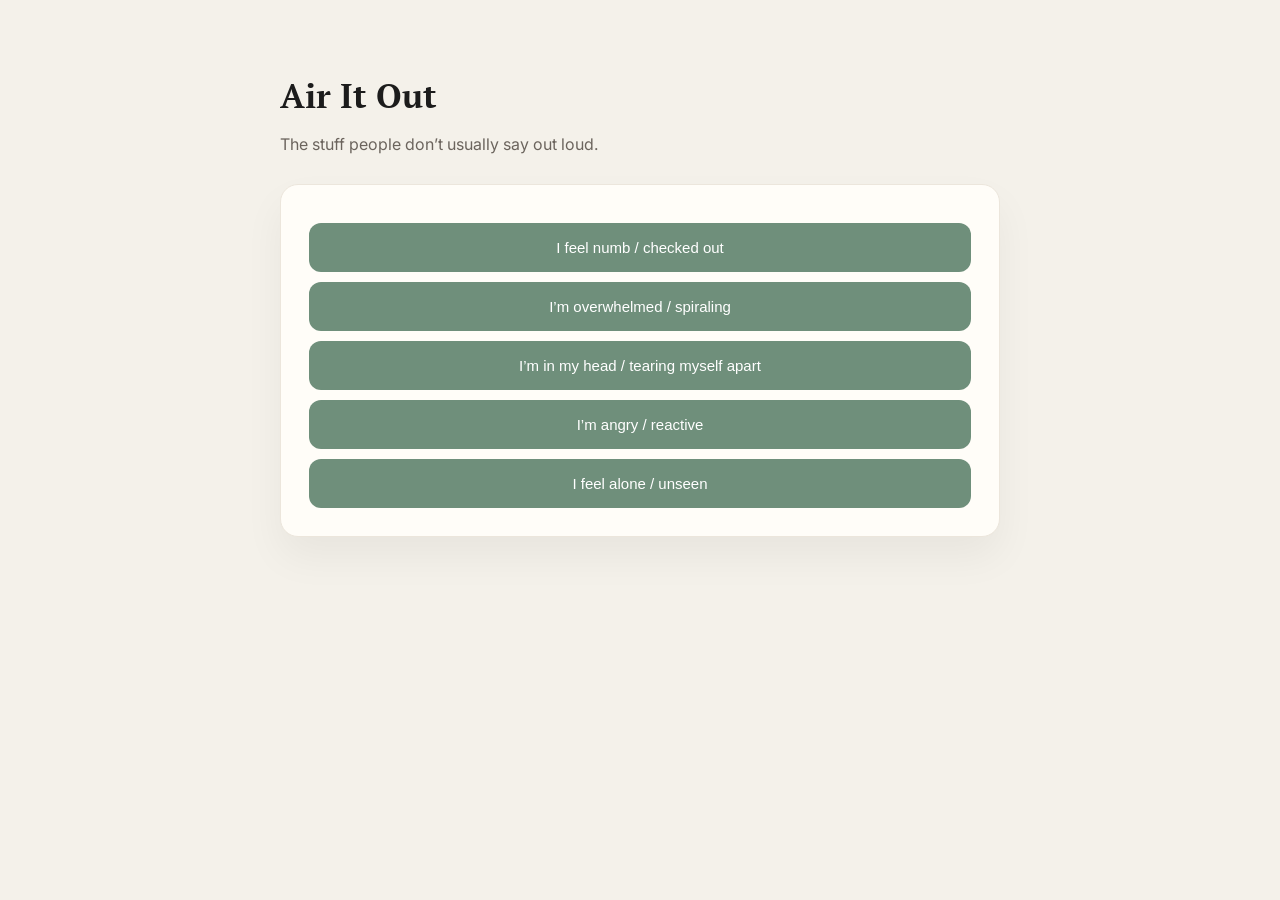
==== air-it-out.html @ 424b5f76 "Rename app.html to air-it-out.html" ====
<!DOCTYPE html>
<html lang="en">
<head>
<meta charset="UTF-8">
<meta name="viewport" content="width=device-width, initial-scale=1.0">
<title>Air It Out</title>

<link href="https://fonts.googleapis.com/css2?family=PT+Serif:wght@400;700&family=Inter:wght@300;400;500&display=swap" rel="stylesheet">

<style>
body{
margin:0;
background:#f4f1ea;
font-family:'Inter',sans-serif;
color:#1c1c1c;
}

.container{
max-width:720px;
margin:auto;
padding:50px 20px;
}

h1{
font-family:'PT Serif',serif;
font-size:34px;
margin-bottom:10px;
}

.tagline{
color:#6b645d;
margin-bottom:30px;
}

.card{
background:#fffdf8;
padding:28px;
border-radius:18px;
margin-top:20px;
box-shadow:0 20px 40px rgba(0,0,0,0.05);
border:1px solid #ece6dc;
animation:fade 0.5s ease;
}

@keyframes fade{
from{opacity:0; transform:translateY(10px);}
to{opacity:1; transform:translateY(0);}
}

button{
width:100%;
padding:16px;
margin-top:10px;
border:none;
border-radius:12px;
background:#6f8f7b;
color:white;
font-size:15px;
cursor:pointer;
}

button:hover{
background:#5e7c6b;
}

.secondary{
background:#e8e3ef;
color:#2d2633;
}

.hidden{
display:none;
}

textarea{
width:100%;
min-height:140px;
margin-top:12px;
padding:12px;
border-radius:10px;
border:1px solid #ddd;
}

.section{
margin-top:16px;
line-height:1.7;
}

.diagram{
background:#f3efe9;
padding:14px;
border-radius:10px;
margin-top:10px;
font-size:14px;
color:#555;
}
</style>
</head>

<body>

<div class="container">

<h1>Air It Out</h1>
<p class="tagline">The stuff people don’t usually say out loud.</p>

<!-- HOME -->

<div class="card" id="home">

<button onclick="start('numb')">I feel numb / checked out</button>
<button onclick="start('overwhelm')">I’m overwhelmed / spiraling</button>
<button onclick="start('self')">I’m in my head / tearing myself apart</button>
<button onclick="start('anger')">I’m angry / reactive</button>
<button onclick="start('invisible')">I feel alone / unseen</button>

</div>

<!-- MODULE -->

<div class="card hidden" id="module">

<div class="section" id="content"></div>

<button onclick="next()">continue</button>

</div>

<!-- ACTION -->

<div class="card hidden" id="action">

<div class="section" id="tool"></div>

<button onclick="next2()">continue</button>

</div>

<!-- REFLECTION -->

<div class="card hidden" id="reflectionCard">

<p><strong>say it how it actually is</strong></p>

<textarea id="reflection" placeholder="no filter. no perfect wording. just be honest."></textarea>

<button onclick="save()">save</button>
<button class="secondary" onclick="restart()">start over</button>

</div>

</div>

<script>

let state="";

function start(s){
state=s;
document.getElementById("home").classList.add("hidden");
document.getElementById("module").classList.remove("hidden");
loadContent();
}

function loadContent(){

let data={

numb:`
<strong>you’re not lazy. you just checked out.</strong><br><br>

at some point things got heavy<br>
and instead of breaking down<br>
you shut it off<br><br>

and now you’re here<br>
not really feeling anything<br>
but also not feeling good either<br><br>

you didn’t choose this randomly<br>
this is what happens when you’ve been pushing through too much<br><br>

you already know what needs to be done<br>
you’re not confused<br>
you’re just disconnected<br><br>

you’re not broken<br>
you’re just tired<br><br>

what you’ve been through didn’t break you<br>
it shaped how you move through the world<br>
and your story is becoming fuel for something
`,

overwhelm:`
<strong>you’re not losing control. you’re overloaded.</strong><br><br>

this isn’t just anxiety<br>
this is everything hitting at once<br><br>

everything you didn’t process<br>
everything you pushed through<br><br>

and now it’s all here<br><br>

the frustrating part is<br>
you already understand it<br><br>

but your body hasn’t caught up yet<br><br>

so you feel like you’re spiraling<br><br>

you’re not<br>
you’re just finally feeling it<br><br>

and you don’t need to solve everything tonight
`,

self:`
<strong>that voice in your head didn’t start with you.</strong><br><br>

the one telling you you’re not enough<br>
not attractive enough<br>
not good enough<br><br>

it feels like truth<br>
but it’s not neutral<br><br>

and yeah<br>
you know logically it’s not true<br><br>

but that doesn’t make it go away<br><br>

you don’t need to jump to loving yourself<br><br>

just start here:<br><br>

“maybe this voice isn’t the full truth either”
`,

anger:`
<strong>this isn’t just anger. this is buildup.</strong><br><br>

things you didn’t say<br>
things you let slide<br><br>

it stacked up<br><br>

and now it’s coming out<br><br>

you’re not crazy<br>
you hit a limit<br><br>

something in you needed to be heard
`,

invisible:`
<strong>feeling unseen hits deeper than people admit.</strong><br><br>

it makes you stop trying<br><br>

because what’s the point if no one really sees you<br><br>

but just because you’ve felt invisible<br>
doesn’t mean you are<br><br>

it just means you’ve been in spaces<br>
that didn’t know how to see you
`

};

document.getElementById("content").innerHTML=data[state];

document.getElementById("tool").innerHTML=`
<strong>don’t overthink this — just try one:</strong><br><br>

• press your feet into the ground<br>
• look around and name 5 things you see<br>
• write everything in your head without stopping for 2 minutes<br><br>

<strong>real talk:</strong><br>
you don’t need to fix everything right now
`;

}

function next(){
document.getElementById("module").classList.add("hidden");
document.getElementById("action").classList.remove("hidden");
}

function next2(){
document.getElementById("action").classList.add("hidden");
document.getElementById("reflectionCard").classList.remove("hidden");
}

function save(){
localStorage.setItem("air_it_out_reflection", document.getElementById("reflection").value);
alert("saved.");
}

function restart(){
location.reload();
}

</script>

</body>
</html>
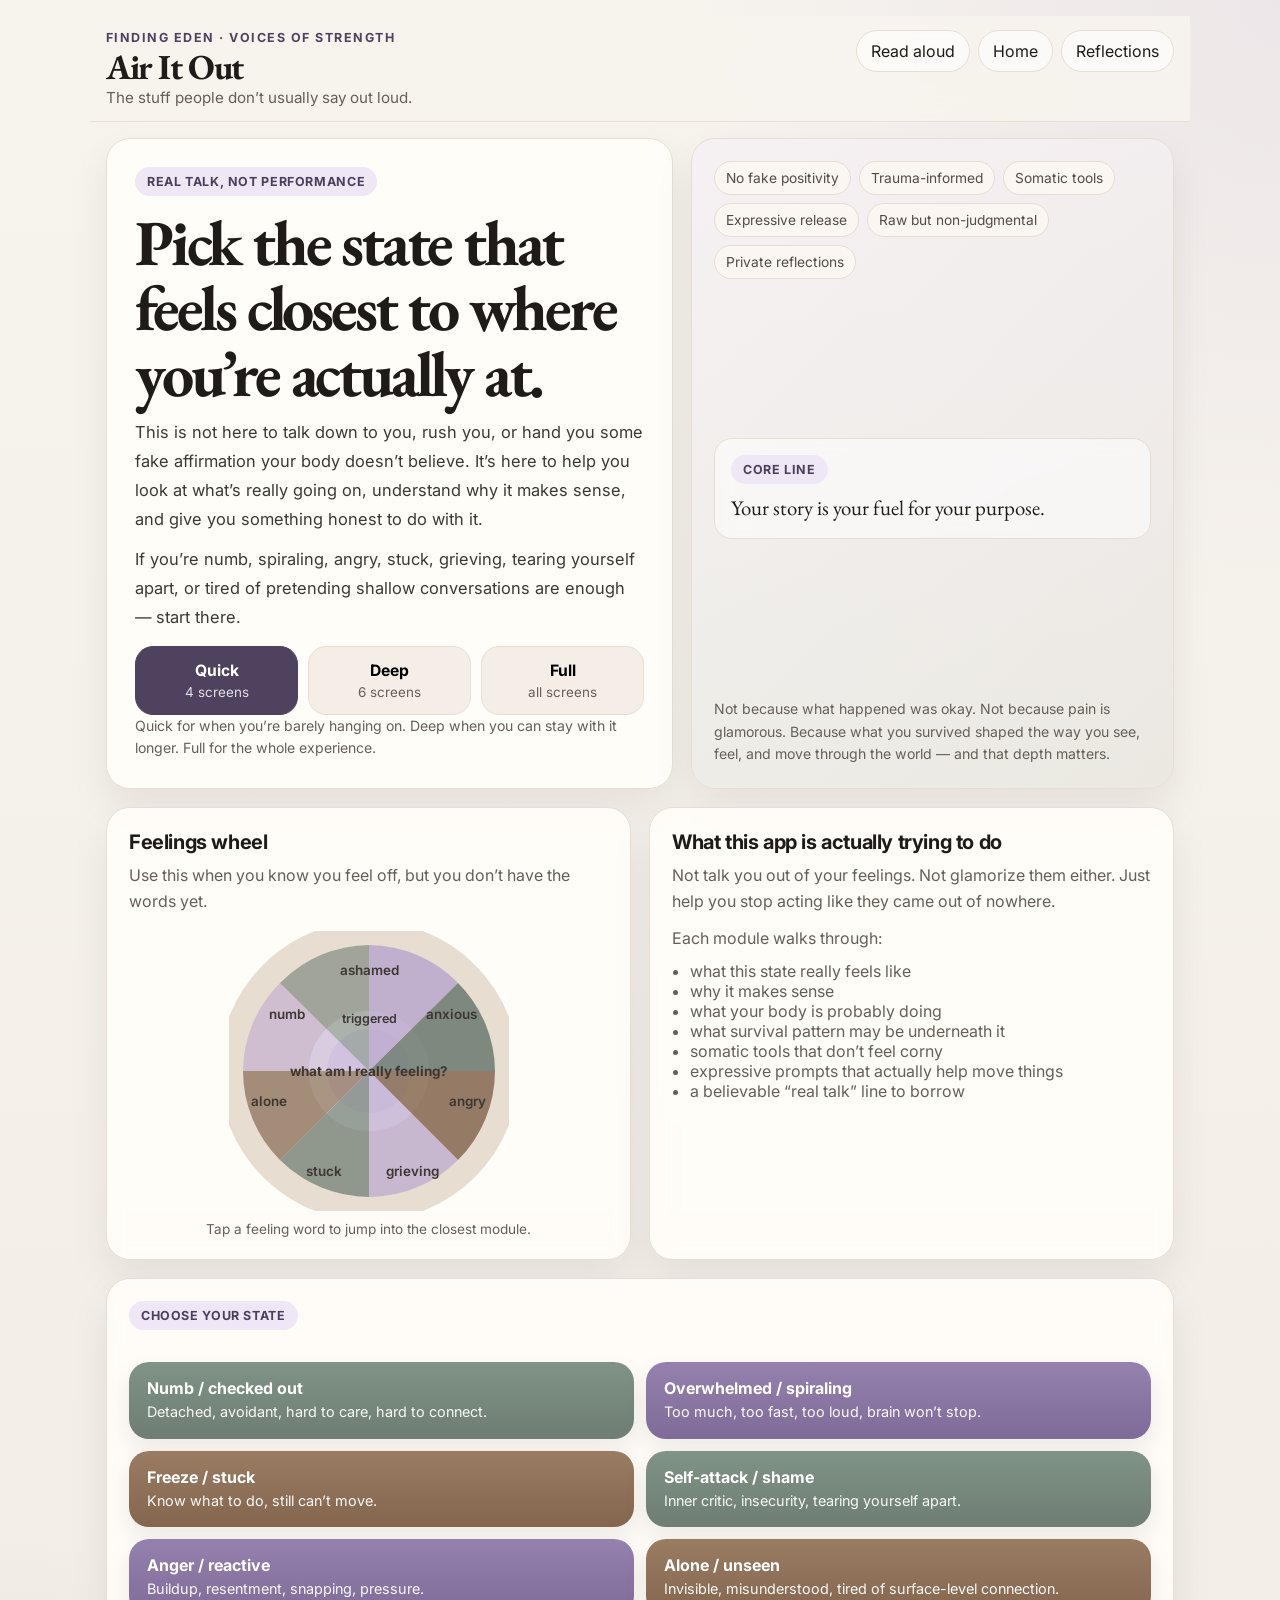
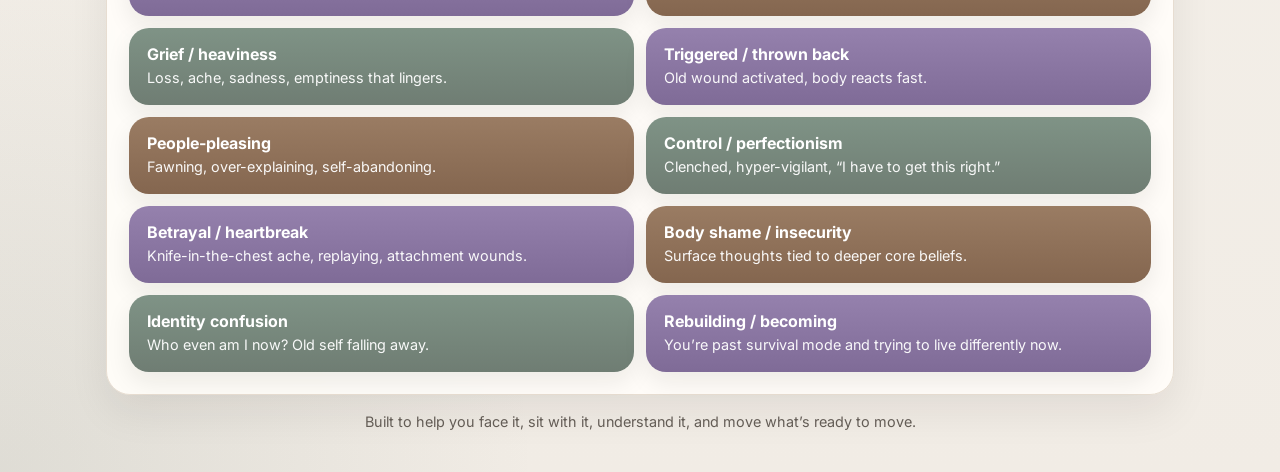
==== commit ff22e744: "Update air-it-out.html" ====
--- a/air-it-out.html
+++ b/air-it-out.html
@@ -1,310 +1,2348 @@
 <!DOCTYPE html>
 <html lang="en">
 <head>
-<meta charset="UTF-8">
-<meta name="viewport" content="width=device-width, initial-scale=1.0">
-<title>Air It Out</title>
-
-<link href="https://fonts.googleapis.com/css2?family=PT+Serif:wght@400;700&family=Inter:wght@300;400;500&display=swap" rel="stylesheet">
-
-<style>
-body{
-margin:0;
-background:#f4f1ea;
-font-family:'Inter',sans-serif;
-color:#1c1c1c;
-}
-
-.container{
-max-width:720px;
-margin:auto;
-padding:50px 20px;
-}
-
-h1{
-font-family:'PT Serif',serif;
-font-size:34px;
-margin-bottom:10px;
-}
-
-.tagline{
-color:#6b645d;
-margin-bottom:30px;
-}
-
-.card{
-background:#fffdf8;
-padding:28px;
-border-radius:18px;
-margin-top:20px;
-box-shadow:0 20px 40px rgba(0,0,0,0.05);
-border:1px solid #ece6dc;
-animation:fade 0.5s ease;
-}
-
-@keyframes fade{
-from{opacity:0; transform:translateY(10px);}
-to{opacity:1; transform:translateY(0);}
-}
-
-button{
-width:100%;
-padding:16px;
-margin-top:10px;
-border:none;
-border-radius:12px;
-background:#6f8f7b;
-color:white;
-font-size:15px;
-cursor:pointer;
-}
-
-button:hover{
-background:#5e7c6b;
-}
-
-.secondary{
-background:#e8e3ef;
-color:#2d2633;
-}
-
-.hidden{
-display:none;
-}
-
-textarea{
-width:100%;
-min-height:140px;
-margin-top:12px;
-padding:12px;
-border-radius:10px;
-border:1px solid #ddd;
-}
-
-.section{
-margin-top:16px;
-line-height:1.7;
-}
-
-.diagram{
-background:#f3efe9;
-padding:14px;
-border-radius:10px;
-margin-top:10px;
-font-size:14px;
-color:#555;
-}
-</style>
+  <meta charset="UTF-8" />
+  <meta name="viewport" content="width=device-width, initial-scale=1.0, viewport-fit=cover" />
+  <title>Air It Out</title>
+  <meta name="theme-color" content="#6f7d73" />
+  <meta name="apple-mobile-web-app-capable" content="yes" />
+  <meta name="apple-mobile-web-app-status-bar-style" content="default" />
+  <link rel="preconnect" href="https://fonts.googleapis.com">
+  <link rel="preconnect" href="https://fonts.gstatic.com" crossorigin>
+  <link href="https://fonts.googleapis.com/css2?family=EB+Garamond:wght@400;500;600;700&family=Inter:wght@400;500;600;700&display=swap" rel="stylesheet">
+
+  <style>
+    :root{
+      --bg:#f5f2ec;
+      --bg-soft:#fbf8f4;
+      --card:#fffdf9;
+      --text:#1f1b18;
+      --muted:#665f58;
+      --line:#e7ddd1;
+      --sage:#6f7d73;
+      --sage-deep:#57625a;
+      --lav:#bca9cf;
+      --lav-deep:#7e6798;
+      --wood:#8a6e57;
+      --wood-deep:#6f5645;
+      --vos:#4e425f;
+      --cream:#f1ebe3;
+      --shadow:0 18px 40px rgba(28,20,12,.07);
+      --radius:24px;
+      --radius-sm:16px;
+      --transition:.28s ease;
+    }
+
+    *{box-sizing:border-box}
+    html{scroll-behavior:smooth}
+    body{
+      margin:0;
+      font-family:"Inter",sans-serif;
+      color:var(--text);
+      background:
+        radial-gradient(circle at top right, rgba(188,169,207,.18), transparent 25%),
+        radial-gradient(circle at bottom left, rgba(111,125,115,.14), transparent 22%),
+        linear-gradient(180deg,#f7f4ee 0%, #f1ece5 100%);
+      -webkit-font-smoothing:antialiased;
+      min-height:100vh;
+    }
+
+    button,input,textarea,select{font:inherit}
+    .hidden{display:none !important}
+
+    .app{
+      max-width:1100px;
+      margin:0 auto;
+      padding:16px 16px 42px;
+    }
+
+    .topbar{
+      position:sticky;
+      top:0;
+      z-index:50;
+      margin:0 -16px 16px;
+      padding:0 16px;
+      background:rgba(247,244,238,.86);
+      backdrop-filter:blur(16px);
+      border-bottom:1px solid rgba(231,221,209,.85);
+    }
+
+    .topbar-inner{
+      max-width:1100px;
+      margin:0 auto;
+      padding:14px 0;
+      display:flex;
+      justify-content:space-between;
+      align-items:flex-start;
+      gap:12px;
+      flex-wrap:wrap;
+    }
+
+    .brand-wrap{display:flex;flex-direction:column;gap:4px}
+    .brand-kicker{
+      font-size:.78rem;
+      text-transform:uppercase;
+      letter-spacing:.12em;
+      color:var(--vos);
+      font-weight:700;
+    }
+    .brand{
+      margin:0;
+      font-family:"EB Garamond",serif;
+      font-size:2.2rem;
+      line-height:1;
+      letter-spacing:-.04em;
+    }
+    .tagline{margin:0;color:var(--muted);font-size:.95rem}
+    .top-actions{display:flex;gap:8px;flex-wrap:wrap}
+
+    .ghost-btn{
+      border:none;
+      background:rgba(255,255,255,.62);
+      border:1px solid var(--line);
+      color:var(--text);
+      border-radius:999px;
+      padding:10px 14px;
+      cursor:pointer;
+      transition:var(--transition);
+    }
+    .ghost-btn:hover{background:#fff;transform:translateY(-1px)}
+
+    .view{display:none;animation:fadeUp .32s ease}
+    .view.active{display:block}
+
+    @keyframes fadeUp{
+      from{opacity:0;transform:translateY(10px)}
+      to{opacity:1;transform:translateY(0)}
+    }
+
+    .hero{
+      display:grid;
+      grid-template-columns:1.08fr .92fr;
+      gap:18px;
+      margin-bottom:18px;
+    }
+
+    .card{
+      background:rgba(255,253,249,.94);
+      border:1px solid var(--line);
+      border-radius:var(--radius);
+      box-shadow:var(--shadow);
+      backdrop-filter:blur(8px);
+    }
+
+    .hero-main{padding:28px}
+    .eyebrow{
+      display:inline-block;
+      padding:7px 12px;
+      border-radius:999px;
+      background:#efe7f6;
+      color:#4c3f5b;
+      font-size:.78rem;
+      font-weight:700;
+      text-transform:uppercase;
+      letter-spacing:.05em;
+      margin-bottom:14px;
+    }
+    .hero-title{
+      margin:0 0 12px;
+      font-family:"EB Garamond",serif;
+      font-size:clamp(2.2rem,5vw,4rem);
+      line-height:1.02;
+      letter-spacing:-.05em;
+    }
+    .hero-copy{
+      margin:0 0 12px;
+      color:#3d3833;
+      font-size:1.03rem;
+      line-height:1.75;
+    }
+    .hero-side{
+      padding:22px;
+      background:
+        linear-gradient(180deg, rgba(188,169,207,.14), rgba(111,125,115,.09)),
+        linear-gradient(135deg,#fffdf9 0%, #f7f3ed 100%);
+      display:flex;
+      flex-direction:column;
+      gap:14px;
+      justify-content:space-between;
+    }
+
+    .pills{display:flex;flex-wrap:wrap;gap:8px}
+    .pill{
+      padding:8px 11px;
+      border-radius:999px;
+      background:#faf6f2;
+      border:1px solid var(--line);
+      color:#534c45;
+      font-size:.86rem;
+    }
+
+    .mode-row{
+      display:grid;
+      grid-template-columns:repeat(3,1fr);
+      gap:10px;
+      margin-top:14px;
+    }
+    .mode-btn{
+      border:none;
+      background:#f4eee6;
+      border:1px solid var(--line);
+      border-radius:18px;
+      padding:14px 12px;
+      text-align:center;
+      cursor:pointer;
+      transition:var(--transition);
+    }
+    .mode-btn strong{display:block;margin-bottom:4px;font-size:.98rem}
+    .mode-btn span{display:block;color:var(--muted);font-size:.84rem}
+    .mode-btn.active{
+      background:var(--vos);
+      border-color:var(--vos);
+      color:white;
+    }
+    .mode-btn.active span{color:rgba(255,255,255,.84)}
+    .small-note{
+      color:var(--muted);
+      font-size:.88rem;
+      line-height:1.6;
+      margin:0;
+    }
+
+    .utility-grid{
+      display:grid;
+      grid-template-columns:1fr 1fr;
+      gap:18px;
+      margin-bottom:18px;
+    }
+    .utility-card{padding:22px}
+    .utility-card h3{
+      margin:0 0 8px;
+      font-size:1.25rem;
+      letter-spacing:-.02em;
+    }
+    .utility-card p{margin:0;color:var(--muted);line-height:1.65}
+
+    .feelings-wheel-wrap{
+      margin-top:16px;
+      display:flex;
+      justify-content:center;
+      align-items:center;
+    }
+    .wheel-note{
+      margin-top:10px;
+      text-align:center;
+      color:var(--muted);
+      font-size:.85rem;
+    }
+    .wheel-label{
+      font-size:.84rem;
+      font-weight:600;
+      fill:#3d3731;
+      cursor:pointer;
+      transition:fill var(--transition);
+      user-select:none;
+    }
+    .wheel-label:hover{fill:var(--vos)}
+
+    .states-grid{
+      display:grid;
+      grid-template-columns:repeat(2,1fr);
+      gap:12px;
+      margin-top:18px;
+    }
+    .state-btn{
+      border:none;
+      width:100%;
+      text-align:left;
+      border-radius:20px;
+      padding:16px 18px;
+      cursor:pointer;
+      color:white;
+      box-shadow:0 10px 24px rgba(31,24,18,.08);
+      transition:var(--transition);
+    }
+    .state-btn:hover{transform:translateY(-2px);filter:brightness(1.02)}
+    .state-btn strong{display:block;margin-bottom:4px;font-size:1rem}
+    .state-btn span{display:block;font-size:.9rem;line-height:1.45;opacity:.95}
+
+    .sage{background:linear-gradient(180deg,#7f9386 0%, #6f7d73 100%)}
+    .lav{background:linear-gradient(180deg,#9581ad 0%, #7f6b97 100%)}
+    .wood{background:linear-gradient(180deg,#9a7c63 0%, #84664f 100%)}
+
+    .journey-layout{
+      display:grid;
+      grid-template-columns:.88fr 1.12fr;
+      gap:18px;
+    }
+    .side-nav,.screen-shell,.journal-shell{padding:22px}
+
+    .side-nav h3,.journal-shell h3{
+      margin:0 0 8px;
+      font-size:1.28rem;
+      letter-spacing:-.02em;
+    }
+    .side-nav p,.journal-shell p{
+      margin:0;
+      color:var(--muted);
+      line-height:1.65;
+    }
+
+    .module-list{
+      display:flex;
+      flex-direction:column;
+      gap:10px;
+      margin-top:16px;
+      max-height:70vh;
+      overflow:auto;
+      padding-right:4px;
+    }
+    .module-btn{
+      width:100%;
+      border:none;
+      background:#fbf8f3;
+      border:1px solid var(--line);
+      border-radius:18px;
+      padding:14px;
+      text-align:left;
+      cursor:pointer;
+      transition:var(--transition);
+      color:var(--text);
+    }
+    .module-btn:hover{
+      transform:translateY(-1px);
+      box-shadow:0 10px 24px rgba(28,20,12,.06);
+    }
+    .module-btn.active{
+      background:var(--vos);
+      border-color:var(--vos);
+      color:#fff;
+    }
+    .module-btn strong{display:block;margin-bottom:4px;font-size:.98rem}
+    .module-btn span{
+      display:block;
+      font-size:.86rem;
+      line-height:1.45;
+      opacity:.9;
+      color:inherit;
+    }
+
+    .progress-wrap{margin-bottom:14px}
+    .progress-top{
+      display:flex;
+      justify-content:space-between;
+      align-items:center;
+      gap:8px;
+      margin-bottom:8px;
+    }
+    .progress-top small{color:var(--muted);font-size:.82rem}
+    .progress-bar{
+      height:8px;
+      border-radius:999px;
+      background:#ede5da;
+      overflow:hidden;
+    }
+    .progress-fill{
+      height:100%;
+      width:0%;
+      border-radius:999px;
+      background:linear-gradient(90deg,var(--lav-deep), var(--sage));
+      transition:width .32s ease;
+    }
+
+    .step-bar{
+      display:flex;
+      flex-wrap:wrap;
+      gap:8px;
+      margin:0 0 14px;
+    }
+    .step{
+      padding:8px 12px;
+      border-radius:999px;
+      font-size:.82rem;
+      background:#f1ebe3;
+      border:1px solid var(--line);
+      color:#5c534b;
+    }
+    .step.active{
+      background:var(--sage);
+      border-color:var(--sage);
+      color:white;
+    }
+
+    .screen-tag{
+      display:inline-block;
+      padding:6px 10px;
+      border-radius:999px;
+      background:#efe7f6;
+      color:#4d405c;
+      font-size:.77rem;
+      font-weight:700;
+      text-transform:uppercase;
+      letter-spacing:.05em;
+      margin-bottom:10px;
+    }
+    .screen-title{
+      margin:0 0 12px;
+      font-family:"EB Garamond",serif;
+      font-size:2.05rem;
+      line-height:1.06;
+      letter-spacing:-.04em;
+    }
+    .screen-copy{
+      white-space:pre-line;
+      color:#3d3833;
+      font-size:1.04rem;
+      line-height:1.8;
+    }
+
+    .callout,.tool-box,.prompt-box,.diagram-box,.mantra{
+      border-radius:18px;
+      padding:16px;
+      margin-top:16px;
+    }
+    .callout{
+      background:#f5efe6;
+      border-left:4px solid var(--wood);
+      color:#473e36;
+    }
+    .diagram-box{
+      background:#f7f2fb;
+      border:1px solid #e5d8ef;
+      color:#453953;
+    }
+    .diagram-box h4,.tool-box h4,.prompt-box h4{
+      margin:0 0 8px;
+      font-size:1rem;
+      letter-spacing:-.01em;
+    }
+    .diagram-flow{
+      display:grid;
+      gap:10px;
+      margin-top:10px;
+    }
+    .diagram-step{
+      padding:10px 12px;
+      border-radius:14px;
+      border:1px solid rgba(126,103,152,.28);
+      background:rgba(255,255,255,.65);
+      font-size:.92rem;
+    }
+    .tool-box{
+      background:#f6f9f7;
+      border:1px solid #d9e3dd;
+    }
+    .tool-box ul,.prompt-box ul{
+      margin:10px 0 0;
+      padding-left:18px;
+    }
+    .tool-box li,.prompt-box li{margin:8px 0}
+    .prompt-box{
+      background:#fbf7f1;
+      border:1px dashed #d5c5b6;
+    }
+    .mantra{
+      background:linear-gradient(180deg,#f1ece6 0%, #fbf8f3 100%);
+      border:1px solid var(--line);
+      color:#342d28;
+    }
+    .mantra strong{
+      display:block;
+      margin-bottom:8px;
+      font-size:.82rem;
+      color:var(--wood);
+      text-transform:uppercase;
+      letter-spacing:.08em;
+    }
+
+    .action-row{
+      display:flex;
+      gap:10px;
+      margin-top:18px;
+    }
+    .action-btn{
+      flex:1;
+      border:none;
+      border-radius:16px;
+      padding:15px 14px;
+      cursor:pointer;
+      transition:var(--transition);
+    }
+    .action-btn:hover{transform:translateY(-1px)}
+    .action-btn.primary{background:var(--sage);color:white}
+    .action-btn.secondary{background:#ece5f3;color:#31293a}
+
+    .journal-input,.journal-title{
+      width:100%;
+      border:1px solid var(--line);
+      border-radius:18px;
+      padding:14px 16px;
+      background:#fff;
+      color:var(--text);
+      margin-top:12px;
+    }
+    .journal-input{min-height:170px;resize:vertical}
+
+    .saved-list{
+      display:grid;
+      gap:12px;
+      margin-top:18px;
+      max-height:52vh;
+      overflow:auto;
+      padding-right:2px;
+    }
+    .saved-item{
+      padding:14px;
+      border-radius:18px;
+      background:#fbf8f3;
+      border:1px solid var(--line);
+    }
+    .saved-meta{
+      color:var(--muted);
+      font-size:.82rem;
+      margin-bottom:8px;
+    }
+    .saved-title{
+      font-weight:700;
+      margin-bottom:6px;
+    }
+    .saved-body{
+      white-space:pre-line;
+      color:#3d3833;
+    }
+    .saved-actions{
+      display:flex;
+      gap:8px;
+      flex-wrap:wrap;
+      margin-top:10px;
+    }
+    .saved-actions button{
+      border:none;
+      border-radius:12px;
+      padding:10px 12px;
+      background:#ede6dd;
+      cursor:pointer;
+    }
+
+    .footer-note{
+      text-align:center;
+      color:var(--muted);
+      font-size:.9rem;
+      margin-top:18px;
+    }
+
+    @media (max-width:900px){
+      .hero,.utility-grid,.journey-layout{grid-template-columns:1fr}
+      .module-list{max-height:none}
+      .saved-list{max-height:none}
+    }
+    @media (max-width:560px){
+      .states-grid{grid-template-columns:1fr}
+      .mode-row{grid-template-columns:1fr}
+      .action-row{flex-direction:column}
+      .screen-title{font-size:1.8rem}
+      .hero-title{font-size:2.35rem}
+    }
+  </style>
 </head>
-
 <body>
-
-<div class="container">
-
-<h1>Air It Out</h1>
-<p class="tagline">The stuff people don’t usually say out loud.</p>
-
-<!-- HOME -->
-
-<div class="card" id="home">
-
-<button onclick="start('numb')">I feel numb / checked out</button>
-<button onclick="start('overwhelm')">I’m overwhelmed / spiraling</button>
-<button onclick="start('self')">I’m in my head / tearing myself apart</button>
-<button onclick="start('anger')">I’m angry / reactive</button>
-<button onclick="start('invisible')">I feel alone / unseen</button>
-
-</div>
-
-<!-- MODULE -->
-
-<div class="card hidden" id="module">
-
-<div class="section" id="content"></div>
-
-<button onclick="next()">continue</button>
-
-</div>
-
-<!-- ACTION -->
-
-<div class="card hidden" id="action">
-
-<div class="section" id="tool"></div>
-
-<button onclick="next2()">continue</button>
-
-</div>
-
-<!-- REFLECTION -->
-
-<div class="card hidden" id="reflectionCard">
-
-<p><strong>say it how it actually is</strong></p>
-
-<textarea id="reflection" placeholder="no filter. no perfect wording. just be honest."></textarea>
-
-<button onclick="save()">save</button>
-<button class="secondary" onclick="restart()">start over</button>
-
-</div>
-
-</div>
-
-<script>
-
-let state="";
-
-function start(s){
-state=s;
-document.getElementById("home").classList.add("hidden");
-document.getElementById("module").classList.remove("hidden");
-loadContent();
-}
-
-function loadContent(){
-
-let data={
-
-numb:`
-<strong>you’re not lazy. you just checked out.</strong><br><br>
-
-at some point things got heavy<br>
-and instead of breaking down<br>
-you shut it off<br><br>
-
-and now you’re here<br>
-not really feeling anything<br>
-but also not feeling good either<br><br>
-
-you didn’t choose this randomly<br>
-this is what happens when you’ve been pushing through too much<br><br>
-
-you already know what needs to be done<br>
-you’re not confused<br>
-you’re just disconnected<br><br>
-
-you’re not broken<br>
-you’re just tired<br><br>
-
-what you’ve been through didn’t break you<br>
-it shaped how you move through the world<br>
-and your story is becoming fuel for something
-`,
-
-overwhelm:`
-<strong>you’re not losing control. you’re overloaded.</strong><br><br>
-
-this isn’t just anxiety<br>
-this is everything hitting at once<br><br>
-
-everything you didn’t process<br>
-everything you pushed through<br><br>
-
-and now it’s all here<br><br>
-
-the frustrating part is<br>
-you already understand it<br><br>
-
-but your body hasn’t caught up yet<br><br>
-
-so you feel like you’re spiraling<br><br>
-
-you’re not<br>
-you’re just finally feeling it<br><br>
-
-and you don’t need to solve everything tonight
-`,
-
-self:`
-<strong>that voice in your head didn’t start with you.</strong><br><br>
-
-the one telling you you’re not enough<br>
-not attractive enough<br>
-not good enough<br><br>
-
-it feels like truth<br>
-but it’s not neutral<br><br>
-
-and yeah<br>
-you know logically it’s not true<br><br>
-
-but that doesn’t make it go away<br><br>
-
-you don’t need to jump to loving yourself<br><br>
-
-just start here:<br><br>
-
-“maybe this voice isn’t the full truth either”
-`,
-
-anger:`
-<strong>this isn’t just anger. this is buildup.</strong><br><br>
-
-things you didn’t say<br>
-things you let slide<br><br>
-
-it stacked up<br><br>
-
-and now it’s coming out<br><br>
-
-you’re not crazy<br>
-you hit a limit<br><br>
-
-something in you needed to be heard
-`,
-
-invisible:`
-<strong>feeling unseen hits deeper than people admit.</strong><br><br>
-
-it makes you stop trying<br><br>
-
-because what’s the point if no one really sees you<br><br>
-
-but just because you’ve felt invisible<br>
-doesn’t mean you are<br><br>
-
-it just means you’ve been in spaces<br>
-that didn’t know how to see you
-`
-
-};
-
-document.getElementById("content").innerHTML=data[state];
-
-document.getElementById("tool").innerHTML=`
-<strong>don’t overthink this — just try one:</strong><br><br>
-
-• press your feet into the ground<br>
-• look around and name 5 things you see<br>
-• write everything in your head without stopping for 2 minutes<br><br>
-
-<strong>real talk:</strong><br>
-you don’t need to fix everything right now
-`;
-
-}
-
-function next(){
-document.getElementById("module").classList.add("hidden");
-document.getElementById("action").classList.remove("hidden");
-}
-
-function next2(){
-document.getElementById("action").classList.add("hidden");
-document.getElementById("reflectionCard").classList.remove("hidden");
-}
-
-function save(){
-localStorage.setItem("air_it_out_reflection", document.getElementById("reflection").value);
-alert("saved.");
-}
-
-function restart(){
-location.reload();
-}
-
-</script>
-
+  <div class="app">
+    <div class="topbar">
+      <div class="topbar-inner">
+        <div class="brand-wrap">
+          <div class="brand-kicker">Finding Eden · Voices of Strength</div>
+          <h1 class="brand">Air It Out</h1>
+          <p class="tagline">The stuff people don’t usually say out loud.</p>
+        </div>
+        <div class="top-actions">
+          <button class="ghost-btn" id="speakBtn" type="button">Read aloud</button>
+          <button class="ghost-btn" id="goHomeTop" type="button">Home</button>
+          <button class="ghost-btn" id="goJournalTop" type="button">Reflections</button>
+        </div>
+      </div>
+    </div>
+
+    <section class="view active" id="homeView">
+      <div class="hero">
+        <div class="card hero-main">
+          <div class="eyebrow">Real talk, not performance</div>
+          <h2 class="hero-title">Pick the state that feels closest to where you’re actually at.</h2>
+          <p class="hero-copy">
+            This is not here to talk down to you, rush you, or hand you some fake affirmation your body doesn’t believe.
+            It’s here to help you look at what’s really going on, understand why it makes sense, and give you something honest to do with it.
+          </p>
+          <p class="hero-copy">
+            If you’re numb, spiraling, angry, stuck, grieving, tearing yourself apart, or tired of pretending shallow conversations are enough — start there.
+          </p>
+
+          <div class="mode-row">
+            <button class="mode-btn active" data-mode="quick">
+              <strong>Quick</strong>
+              <span>4 screens</span>
+            </button>
+            <button class="mode-btn" data-mode="deep">
+              <strong>Deep</strong>
+              <span>6 screens</span>
+            </button>
+            <button class="mode-btn" data-mode="full">
+              <strong>Full</strong>
+              <span>all screens</span>
+            </button>
+          </div>
+          <p class="small-note">Quick for when you’re barely hanging on. Deep when you can stay with it longer. Full for the whole experience.</p>
+        </div>
+
+        <div class="card hero-side">
+          <div class="pills">
+            <div class="pill">No fake positivity</div>
+            <div class="pill">Trauma-informed</div>
+            <div class="pill">Somatic tools</div>
+            <div class="pill">Expressive release</div>
+            <div class="pill">Raw but non-judgmental</div>
+            <div class="pill">Private reflections</div>
+          </div>
+          <div class="card" style="background:rgba(255,255,255,.55); box-shadow:none; border-radius:18px; padding:16px; border:1px solid var(--line);">
+            <div class="eyebrow" style="margin-bottom:10px;">Core line</div>
+            <div style="font-family:'EB Garamond',serif; font-size:1.3rem; line-height:1.35;">
+              Your story is your fuel for your purpose.
+            </div>
+          </div>
+          <div class="small-note">
+            Not because what happened was okay. Not because pain is glamorous. Because what you survived shaped the way you see, feel, and move through the world — and that depth matters.
+          </div>
+        </div>
+      </div>
+
+      <div class="utility-grid">
+        <div class="card utility-card">
+          <h3>Feelings wheel</h3>
+          <p>Use this when you know you feel off, but you don’t have the words yet.</p>
+          <div class="feelings-wheel-wrap">
+            <svg width="280" height="280" viewBox="0 0 280 280" role="img" aria-label="Feelings wheel">
+              <circle cx="140" cy="140" r="42" fill="#f0e8f6"></circle>
+              <circle cx="140" cy="140" r="84" fill="none" stroke="#e7ddd1" stroke-width="48"></circle>
+              <circle cx="140" cy="140" r="126" fill="none" stroke="#e7ddd1" stroke-width="48"></circle>
+
+              <path d="M140 140 L140 14 A126 126 0 0 1 229 52 Z" fill="#bca9cf" opacity=".88"></path>
+              <path d="M140 140 L229 52 A126 126 0 0 1 266 140 Z" fill="#6f7d73" opacity=".88"></path>
+              <path d="M140 140 L266 140 A126 126 0 0 1 229 229 Z" fill="#8a6e57" opacity=".88"></path>
+              <path d="M140 140 L229 229 A126 126 0 0 1 140 266 Z" fill="#bca9cf" opacity=".72"></path>
+              <path d="M140 140 L140 266 A126 126 0 0 1 51 229 Z" fill="#6f7d73" opacity=".72"></path>
+              <path d="M140 140 L51 229 A126 126 0 0 1 14 140 Z" fill="#8a6e57" opacity=".72"></path>
+              <path d="M140 140 L14 140 A126 126 0 0 1 51 52 Z" fill="#bca9cf" opacity=".58"></path>
+              <path d="M140 140 L51 52 A126 126 0 0 1 140 14 Z" fill="#6f7d73" opacity=".58"></path>
+
+              <text x="140" y="145" text-anchor="middle" class="wheel-label" style="font-weight:700;">what am I really feeling?</text>
+
+              <text x="140" y="44" text-anchor="middle" class="wheel-label" data-module="selfAttack">ashamed</text>
+              <text x="222" y="88" text-anchor="middle" class="wheel-label" data-module="overwhelm">anxious</text>
+              <text x="238" y="175" text-anchor="middle" class="wheel-label" data-module="anger">angry</text>
+              <text x="183" y="245" text-anchor="middle" class="wheel-label" data-module="grief">grieving</text>
+              <text x="95" y="245" text-anchor="middle" class="wheel-label" data-module="freeze">stuck</text>
+              <text x="40" y="175" text-anchor="middle" class="wheel-label" data-module="unseen">alone</text>
+              <text x="58" y="88" text-anchor="middle" class="wheel-label" data-module="numb">numb</text>
+              <text x="140" y="92" text-anchor="middle" class="wheel-label" style="font-size:.78rem;" data-module="triggered">triggered</text>
+            </svg>
+          </div>
+          <div class="wheel-note">Tap a feeling word to jump into the closest module.</div>
+        </div>
+
+        <div class="card utility-card">
+          <h3>What this app is actually trying to do</h3>
+          <p>
+            Not talk you out of your feelings. Not glamorize them either. Just help you stop acting like they came out of nowhere.
+          </p>
+          <p style="margin-top:10px;">
+            Each module walks through:
+          </p>
+          <ul style="margin:10px 0 0; padding-left:18px; color:var(--muted);">
+            <li>what this state really feels like</li>
+            <li>why it makes sense</li>
+            <li>what your body is probably doing</li>
+            <li>what survival pattern may be underneath it</li>
+            <li>somatic tools that don’t feel corny</li>
+            <li>expressive prompts that actually help move things</li>
+            <li>a believable “real talk” line to borrow</li>
+          </ul>
+        </div>
+      </div>
+
+      <div class="card" style="padding:22px;">
+        <div class="eyebrow">Choose your state</div>
+        <div class="states-grid">
+          <button class="state-btn sage" data-module="numb"><strong>Numb / checked out</strong><span>Detached, avoidant, hard to care, hard to connect.</span></button>
+          <button class="state-btn lav" data-module="overwhelm"><strong>Overwhelmed / spiraling</strong><span>Too much, too fast, too loud, brain won’t stop.</span></button>
+          <button class="state-btn wood" data-module="freeze"><strong>Freeze / stuck</strong><span>Know what to do, still can’t move.</span></button>
+          <button class="state-btn sage" data-module="selfAttack"><strong>Self-attack / shame</strong><span>Inner critic, insecurity, tearing yourself apart.</span></button>
+          <button class="state-btn lav" data-module="anger"><strong>Anger / reactive</strong><span>Buildup, resentment, snapping, pressure.</span></button>
+          <button class="state-btn wood" data-module="unseen"><strong>Alone / unseen</strong><span>Invisible, misunderstood, tired of surface-level connection.</span></button>
+          <button class="state-btn sage" data-module="grief"><strong>Grief / heaviness</strong><span>Loss, ache, sadness, emptiness that lingers.</span></button>
+          <button class="state-btn lav" data-module="triggered"><strong>Triggered / thrown back</strong><span>Old wound activated, body reacts fast.</span></button>
+          <button class="state-btn wood" data-module="peoplePleasing"><strong>People-pleasing</strong><span>Fawning, over-explaining, self-abandoning.</span></button>
+          <button class="state-btn sage" data-module="control"><strong>Control / perfectionism</strong><span>Clenched, hyper-vigilant, “I have to get this right.”</span></button>
+          <button class="state-btn lav" data-module="betrayal"><strong>Betrayal / heartbreak</strong><span>Knife-in-the-chest ache, replaying, attachment wounds.</span></button>
+          <button class="state-btn wood" data-module="insecurity"><strong>Body shame / insecurity</strong><span>Surface thoughts tied to deeper core beliefs.</span></button>
+          <button class="state-btn sage" data-module="identity"><strong>Identity confusion</strong><span>Who even am I now? Old self falling away.</span></button>
+          <button class="state-btn lav" data-module="rebuilding"><strong>Rebuilding / becoming</strong><span>You’re past survival mode and trying to live differently now.</span></button>
+        </div>
+      </div>
+
+      <div class="footer-note">Built to help you face it, sit with it, understand it, and move what’s ready to move.</div>
+    </section>
+
+    <section class="view" id="journeyView">
+      <div class="journey-layout">
+        <div class="card side-nav">
+          <h3>Your process</h3>
+          <p>This isn’t about fixing you. It’s about understanding what’s actually happening so it stops controlling you.</p>
+          <div class="module-list" id="moduleList"></div>
+        </div>
+
+        <div class="card screen-shell">
+          <div class="progress-wrap">
+            <div class="progress-top">
+              <small id="progressText">Step 1</small>
+              <small id="progressPercent">0%</small>
+            </div>
+            <div class="progress-bar">
+              <div class="progress-fill" id="progressFill"></div>
+            </div>
+          </div>
+
+          <div class="step-bar" id="stepBar"></div>
+          <div id="screenContent"></div>
+
+          <div class="action-row">
+            <button class="action-btn secondary" id="backBtn" type="button">Back</button>
+            <button class="action-btn primary" id="nextBtn" type="button">Continue</button>
+          </div>
+        </div>
+
+        <div class="card journal-shell" id="journalView">
+          <h3>Private reflections</h3>
+          <p>No one sees this. It saves only on this device.</p>
+
+          <input class="journal-title" id="journalTitle" placeholder="Give this reflection a name (optional)" />
+          <textarea class="journal-input" id="journalInput" placeholder="Write what you actually feel. No filtering."></textarea>
+
+          <div class="action-row">
+            <button class="action-btn primary" id="saveReflection" type="button">Save reflection</button>
+          </div>
+
+          <div class="saved-list" id="savedList"></div>
+        </div>
+      </div>
+    </section>
+  </div>
+
+  <script>
+    const MODULES = {
+      numb: {
+        label: "Numb / checked out",
+        short: "Detached, flat, avoiding everything.",
+        steps: [
+          {
+            tag: "Witness",
+            title: "You’re not lazy. You checked out.",
+            body: `This is not peace.
+It’s not rest.
+It’s not calm.
+
+It’s what happens when your system has been carrying too much for too long and finally decides it can’t keep feeling all of it the same way.
+
+So instead of breaking down out loud, you go quiet.
+You disconnect.
+You scroll.
+You delay.
+You stop reaching for things you actually care about.
+
+And then, because this world only respects visible struggle, you judge yourself for it.
+
+But a person doesn’t get this detached for no reason.`,
+            callout: `A lot of people call themselves lazy when what they really are is overloaded, under-supported, and emotionally maxed out.`
+          },
+          {
+            tag: "Meaning",
+            title: "You probably already know what needs to be done.",
+            body: `That’s what makes this state so frustrating.
+
+Your logical brain may still know the answer.
+You know the task.
+You know what you “should” do.
+You know the text you need to answer, the room you need to clean, the thing you need to face.
+
+But knowing is not the same thing as being connected enough to act.
+
+This state is usually less about confusion and more about disconnection.`
+          },
+          {
+            tag: "Pattern",
+            title: "What the numb loop usually looks like",
+            body: `The more disconnected you feel, the easier it is to avoid.
+The more you avoid, the more guilt builds.
+The more guilt builds, the more your system wants to shut down again.`,
+            diagram: [
+              "too much for too long",
+              "push through it anyway",
+              "disconnect to survive it",
+              "judge yourself for disconnecting",
+              "pull back even more"
+            ]
+          },
+          {
+            tag: "Body",
+            title: "Start smaller than motivation.",
+            body: `Do not ask your body for a whole new life right now.
+Ask it for contact.
+
+The goal is not to suddenly become inspired.
+The goal is to feel one click more present than you did 2 minutes ago.`,
+            toolTitle: "Somatic reset",
+            toolCopy: `
+              <ul>
+                <li>Press both feet into the floor for 10 seconds.</li>
+                <li>Rub your hands together until they feel warm.</li>
+                <li>Touch your arms, neck, or face and notice texture and temperature.</li>
+                <li>Lift your shoulders, hold for 3 seconds, and let them drop.</li>
+                <li>Look around the room and name 5 things you can see.</li>
+              </ul>
+            `
+          },
+          {
+            tag: "Release",
+            title: "Give the numbness somewhere to go that isn’t silence.",
+            body: `You do not need insight first.
+You do not need the perfect journal prompt.
+You just need a crack in the shutdown.`,
+            promptTitle: "Expressive release",
+            promptCopy: `
+              <ul>
+                <li>Write: “Right now I don’t want to…” and keep going for 2 minutes.</li>
+                <li>Make a list called: “What I’ve been pretending doesn’t affect me.”</li>
+                <li>Take one pen or color and cover a page with quick marks that match how shut down you feel.</li>
+                <li>Record a private voice memo saying the honest version of what you’ve gone quiet about.</li>
+              </ul>
+            `
+          },
+          {
+            tag: "Rewire",
+            title: "Don’t force a fake positive thought.",
+            body: `If your mind is saying:
+“I’m lazy.”
+“I ruin everything.”
+“I can’t follow through.”
+…you are not going to magically believe some polished affirmation.
+
+So don’t use one.
+
+Use something honest enough that your body doesn’t reject it.`,
+            mantra: `REAL TALK TO BORROW:
+“I’ve been carrying more than I let myself admit.
+No wonder I shut down.
+That doesn’t mean I’m hopeless.
+It means something in me needs care before it can reconnect.”`
+          },
+          {
+            tag: "Shift",
+            title: "One move. Not ten.",
+            body: `Pick one thing that brings you 2% more online.
+
+Not a whole plan.
+Not a life overhaul.
+One thing.
+
+Stand outside.
+Drink water.
+Shower.
+Reply with one sentence.
+Wash one dish.
+
+You are building contact, not proving worth.`,
+            callout: `What you’ve been through didn’t break you.
+It shaped the way you move through the world.
+And whether you realize it yet or not, your story is becoming fuel for something.`
+          }
+        ]
+      },
+
+      overwhelm: {
+        label: "Overwhelmed / spiraling",
+        short: "Too much at once. Brain won’t stop.",
+        steps: [
+          {
+            tag: "Witness",
+            title: "You’re not overreacting. You’re overloaded.",
+            body: `This isn’t just anxiety.
+This is what it feels like when too many things have been building at the same time.
+
+The conversation you didn’t finish.
+The fear you keep shoving down.
+The future you keep trying to control.
+The grief you keep calling stress.
+The pressure your body has been carrying quietly for too long.
+
+And the worst part is you probably already know the situation.
+Your logical brain may not be confused.
+Your body just hasn’t caught up yet.`,
+            callout: `It is exhausting to understand the situation and still feel completely hijacked by it.`
+          },
+          {
+            tag: "Pattern",
+            title: "What the spiral usually does",
+            body: `Overwhelm makes everything feel equally urgent.
+
+That’s why you can’t prioritize.
+That’s why one text can feel like a collapse.
+That’s why your brain starts scanning every possible outcome at once.`,
+            diagram: [
+              "stress builds quietly",
+              "your mind tries to get ahead of it",
+              "you think harder and harder",
+              "your body reads that as danger",
+              "panic grows because nothing feels resolved"
+            ]
+          },
+          {
+            tag: "Body",
+            title: "You don’t need to calm down. You need to downshift.",
+            body: `Trying to “calm down” can feel insulting when you’re maxed out.
+Downshifting just means giving your system less to fight with for a minute.`,
+            toolTitle: "Somatic downshift",
+            toolCopy: `
+              <ul>
+                <li>Unclench your jaw.</li>
+                <li>Exhale longer than you inhale 6 times.</li>
+                <li>Press your back into a chair or wall.</li>
+                <li>Move only your eyes slowly from left to right across the room.</li>
+                <li>Put one hand on your chest and one lower on your stomach and say nothing for 20 seconds.</li>
+              </ul>
+            `
+          },
+          {
+            tag: "Release",
+            title: "Get the charge out of your head and into something else.",
+            body: `Overwhelm gets worse when everything stays abstract.
+Make it visible.
+Make it physical.
+Externalize it.`,
+            promptTitle: "Expressive release",
+            promptCopy: `
+              <ul>
+                <li>Type: “Everything in my head right now is…” without stopping for 2 minutes.</li>
+                <li>Write 3 columns: “actual emergency / feels urgent / can wait.”</li>
+                <li>Draw circles, scratches, or blocks that match the pressure level in your body.</li>
+                <li>Record a private voice memo saying the uncensored version of what’s overwhelming you.</li>
+              </ul>
+            `
+          },
+          {
+            tag: "Rewire",
+            title: "Use a line your body can actually work with.",
+            body: `You do not need to tell yourself:
+“I’m peaceful.”
+“I’m calm.”
+“I’m fine.”
+
+If your system doesn’t buy it, it just becomes another layer of pressure.`,
+            mantra: `REAL TALK TO BORROW:
+“I do not need to solve my whole life tonight.
+This feeling is real, but it is not the whole truth.
+I can slow this down one piece at a time.”`
+          },
+          {
+            tag: "Shift",
+            title: "Shrink the frame.",
+            body: `Not your whole week.
+Not your future.
+Not all possible outcomes.
+
+Just this hour.
+Maybe just the next 10 minutes.
+
+Overwhelm loses some power when you stop handing it your entire future at once.`,
+            callout: `This didn’t come out of nowhere.
+It makes sense that your system is acting like too much is happening, because for you, too much has been happening.`
+          }
+        ]
+      },
+
+      freeze: {
+        label: "Freeze / stuck",
+        short: "Know what to do, still can’t move.",
+        steps: [
+          {
+            tag: "Witness",
+            title: "You didn’t lose motivation. Your body hit the brakes.",
+            body: `This state gets mislabeled all the time.
+
+People call it laziness.
+Lack of discipline.
+Procrastination.
+Lack of ambition.
+
+But a lot of the time, what’s really happening is that your system does not feel safe taking the next step, even if your mind says it should.
+
+So you stall.
+Delay.
+Distract.
+Hover.
+Think about moving.
+Hate yourself for not moving.
+And somehow still stay still.`,
+            callout: `A frozen system can look calm on the outside while feeling trapped on the inside.`
+          },
+          {
+            tag: "Pattern",
+            title: "The trap is waiting to feel ready first.",
+            body: `Freeze convinces you that once you feel different, then you’ll act.
+
+But for most people it works in reverse.
+Tiny action creates a little momentum.
+Momentum creates a little energy.
+Energy creates a little trust.`,
+            diagram: [
+              "pressure builds",
+              "your system reads movement as risky",
+              "you freeze and delay",
+              "delay creates shame",
+              "shame makes movement feel even harder"
+            ]
+          },
+          {
+            tag: "Body",
+            title: "Your body needs movement before your mind buys in.",
+            body: `Not a whole workout.
+Not a giant productive day.
+Movement that tells your nervous system: we are not trapped here forever.`,
+            toolTitle: "Somatic thaw",
+            toolCopy: `
+              <ul>
+                <li>Stand up and sway side to side for 20 seconds.</li>
+                <li>Roll your shoulders back slowly 10 times.</li>
+                <li>March in place for 30 seconds.</li>
+                <li>Shake out your hands and arms.</li>
+                <li>Touch a doorway and walk through it on purpose as a cue that you are moving states.</li>
+              </ul>
+            `
+          },
+          {
+            tag: "Release",
+            title: "Name what moving forward would actually bring up.",
+            body: `A lot of freeze loosens when you stop pretending the next step is just a task and admit what it means emotionally.`,
+            promptTitle: "Expressive release",
+            promptCopy: `
+              <ul>
+                <li>Write: “If I really moved forward, I’d have to face…”</li>
+                <li>Make a list called: “What staying stuck protects me from.”</li>
+                <li>Draw the version of your life that feels paused, then mark where movement wants to happen first.</li>
+              </ul>
+            `
+          },
+          {
+            tag: "Rewire",
+            title: "Use something more believable than fake confidence.",
+            body: `You do not need “I’m unstoppable.”
+You need something your system can work with.`,
+            mantra: `REAL TALK TO BORROW:
+“I do not need to feel fully ready to start moving.
+I just need to make one honest move and let my body catch up after.”`
+          },
+          {
+            tag: "Shift",
+            title: "The next step should feel almost too small.",
+            body: `Open the document.
+Walk outside.
+Put on shoes.
+Move one object.
+Write one sentence.
+
+Tiny movement is still movement.
+And it matters.`,
+            callout: `Your story is not over because you paused.
+Sometimes pause is where the next version of you is forming.`
+          }
+        ]
+      },
+
+      selfAttack: {
+        label: "Self-attack / shame",
+        short: "Inner critic, not enoughness, tearing yourself apart.",
+        steps: [
+          {
+            tag: "Witness",
+            title: "That voice in your head didn’t start with you.",
+            body: `The one that says:
+you’re not enough,
+not attractive enough,
+not lovable enough,
+too much in the wrong places and not enough in the right ones.
+
+It feels like your voice because you’ve heard it for so long.
+
+But that still doesn’t make it neutral.
+And it definitely doesn’t make it the truth.
+
+The hardest part is that your logical brain often knows exactly how distorted it is.
+And still, the feeling lands like fact.`,
+            callout: `If a belief has been talking over you for years, of course it’s not going to vanish just because you can intellectually challenge it.`
+          },
+          {
+            tag: "Pattern",
+            title: "This isn’t vanity. It’s usually much deeper than that.",
+            body: `A lot of self-attack starts looking superficial on the surface.
+
+Looks.
+Body.
+Age.
+How someone looked at you.
+Who chose you.
+Who didn’t.
+
+But underneath that is often a much older question:
+“If I’m really seen, am I still enough?”`,
+            diagram: [
+              "something triggers old self-doubt",
+              "your mind zooms in on what’s wrong",
+              "you treat the thought like a fact",
+              "you pull away, obsess, compare, or fixate",
+              "the belief feels even more true"
+            ]
+          },
+          {
+            tag: "Body",
+            title: "Check where the self-attack lands physically.",
+            body: `Before you argue with the thought, locate where it hits.
+
+Chest.
+Throat.
+Stomach.
+Face.
+Jaw.
+Behind your eyes.`,
+            toolTitle: "Somatic interruption",
+            toolCopy: `
+              <ul>
+                <li>Look at yourself in the mirror for 10 seconds without adjusting anything.</li>
+                <li>Notice where your body tightens first.</li>
+                <li>Put one hand there and press lightly.</li>
+                <li>Exhale through your mouth like you’re fogging a mirror.</li>
+                <li>Unclench your face on purpose.</li>
+              </ul>
+            `
+          },
+          {
+            tag: "Release",
+            title: "Expose the voice to daylight.",
+            body: `You do not need to bypass the ugly thought.
+You need to let it be seen clearly enough that it stops pretending to be absolute truth.`,
+            promptTitle: "Expressive release",
+            promptCopy: `
+              <ul>
+                <li>Write: “The voice in my head says…” and let it say everything.</li>
+                <li>Then write: “A more honest version is…”</li>
+                <li>Split a page in two: “What I fear people see” / “What people don’t see I’m carrying.”</li>
+              </ul>
+            `
+          },
+          {
+            tag: "Rewire",
+            title: "Don’t jump to a lie your system won’t believe.",
+            body: `If “I love myself” makes you roll your eyes, don’t use it.
+Go for the middle.
+Go for honest enough.`,
+            mantra: `REAL TALK TO BORROW:
+“I don’t fully believe the best about myself yet.
+But I also know the voice tearing me down is not fair, neutral, or complete.
+I do not have to worship the worst voice in my head.”`
+          },
+          {
+            tag: "Shift",
+            title: "What if the goal isn’t confidence first?",
+            body: `What if the goal is just not abandoning yourself every time shame shows up?
+
+Not fixing your face.
+Not proving your worth.
+Not spiraling into who would choose you and why.
+
+Just staying with yourself instead of turning on yourself.`,
+            callout: `Your story didn’t just give you pain.
+It gave you awareness.
+And that awareness can become power when you stop using it only to attack yourself.`
+          }
+        ]
+      },
+
+      anger: {
+        label: "Anger / reactive",
+        short: "Buildup, resentment, snapping, pressure.",
+        steps: [
+          {
+            tag: "Witness",
+            title: "This usually isn’t just anger. It’s buildup.",
+            body: `A lot of people think anger is the whole story.
+It usually isn’t.
+
+A lot of the time it’s what happens when:
+you keep swallowing what bothers you,
+you keep over-accommodating,
+you keep trying to be understanding,
+you keep talking yourself out of what hurt,
+until eventually your body says: enough.`,
+            callout: `Anger is often the smoke.
+It’s worth asking what’s been burning underneath it.`
+          },
+          {
+            tag: "Pattern",
+            title: "What anger often protects",
+            body: `Anger can protect you from feeling powerless.
+Humiliated.
+Used.
+Dismissed.
+Hurt.
+Trapped.
+Invisible.
+
+That’s why it can feel easier to stay in anger than drop into the softer truth underneath it.`,
+            diagram: [
+              "something crosses a line",
+              "you talk yourself out of it at first",
+              "pressure builds under the surface",
+              "you react bigger later",
+              "then you judge yourself for reacting"
+            ]
+          },
+          {
+            tag: "Body",
+            title: "Move the charge before you try to reason with it.",
+            body: `Anger is a high-energy state.
+If you stay completely still while trying to talk yourself down, the charge often just circles.`,
+            toolTitle: "Somatic discharge",
+            toolCopy: `
+              <ul>
+                <li>Stand up and press both palms into a wall for 15 seconds. Release. Repeat 3 times.</li>
+                <li>Stomp in place for 20 seconds if your body wants movement.</li>
+                <li>Shake out your hands, jaw, shoulders, and chest.</li>
+                <li>Exhale hard through your mouth.</li>
+                <li>If safe, say out loud: “This crossed a line for me.”</li>
+              </ul>
+            `
+          },
+          {
+            tag: "Release",
+            title: "Give the unsaid version somewhere to live.",
+            body: `A lot of anger starts soft and gets explosive only because it had nowhere honest to go earlier.`,
+            promptTitle: "Expressive release",
+            promptCopy: `
+              <ul>
+                <li>Write the message you will never send.</li>
+                <li>Start with: “What I’m actually angry about is…”</li>
+                <li>Use big, aggressive marks on paper to match the pressure level in your body.</li>
+                <li>Record a private voice memo saying the sentence you keep censoring.</li>
+              </ul>
+            `
+          },
+          {
+            tag: "Rewire",
+            title: "Use a line that doesn’t shame the anger or hand it the wheel.",
+            body: `You do not need:
+“I shouldn’t feel this.”
+“I need to calm down.”
+“I’m being too much.”`,
+            mantra: `REAL TALK TO BORROW:
+“Something in me is not okay with this.
+I can respect that signal without letting it blow up my whole life.
+There’s more under this, and I can hear that too.”`
+          },
+          {
+            tag: "Shift",
+            title: "Ask the harder question.",
+            body: `What boundary did I notice too late?
+What hurt did I talk myself out of?
+Where did I go against myself before I got here?`,
+            callout: `Your reactions didn’t come from nowhere.
+They came from everything that built up before this moment.`
+          }
+        ]
+      },
+
+      unseen: {
+        label: "Alone / unseen",
+        short: "Invisible, misunderstood, hungry for depth.",
+        steps: [
+          {
+            tag: "Witness",
+            title: "Feeling unseen hits deeper than people admit.",
+            body: `It’s not just loneliness.
+It’s not just wanting attention.
+
+It’s the specific ache of feeling like:
+even when you show up,
+even when you care,
+even when you try,
+something about you still doesn’t fully land.
+
+And after enough of that, you stop trying in the same way.`,
+            callout: `A lot of people don’t shut down because they don’t want connection.
+They shut down because they’re tired of reaching for it and missing.`
+          },
+          {
+            tag: "Pattern",
+            title: "This is where people start shrinking.",
+            body: `When being unseen becomes familiar, a lot of people start filtering themselves before anyone else even gets the chance.
+
+You downplay.
+You keep conversations fun.
+You act like it doesn’t matter.
+You tell yourself not to need more.`,
+            diagram: [
+              "you want real connection",
+              "you brace for not being met",
+              "you hold back parts of yourself",
+              "the interaction stays shallow",
+              "you feel even more unseen"
+            ]
+          },
+          {
+            tag: "Body",
+            title: "Notice where this ache sits in you.",
+            body: `For a lot of people this lands in the chest, throat, or behind the eyes.
+Before you make a story out of it, just find where it lives physically.`,
+            toolTitle: "Somatic contact",
+            toolCopy: `
+              <ul>
+                <li>Put one hand on your chest and one hand over your throat or stomach.</li>
+                <li>Stay there for 20 seconds without trying to change anything.</li>
+                <li>Look around the room and let your eyes land on something steady.</li>
+                <li>Say quietly: “I’m here.”</li>
+              </ul>
+            `
+          },
+          {
+            tag: "Release",
+            title: "Let the version you usually hide have a voice.",
+            body: `This is not about being dramatic.
+It’s about being honest.`,
+            promptTitle: "Expressive release",
+            promptCopy: `
+              <ul>
+                <li>Write: “What I wish someone had noticed is…”</li>
+                <li>Write a letter from the version of you that is tired of pretending shallow connection is enough.</li>
+                <li>Draw two circles: “what I show” and “what I wish people saw.” Fill them in honestly.</li>
+              </ul>
+            `
+          },
+          {
+            tag: "Rewire",
+            title: "Don’t jump to something your system rejects.",
+            body: `Go smaller.
+Go more honest.
+Something your body doesn’t fight immediately.`,
+            mantra: `REAL TALK TO BORROW:
+“Just because I’ve felt unseen before doesn’t mean I don’t matter.
+It may just mean I’ve been in spaces that didn’t know how to meet me.”`
+          },
+          {
+            tag: "Shift",
+            title: "Ask what kind of connection actually nourishes you.",
+            body: `Not what looks fine.
+Not what keeps everyone comfortable.
+
+What kind of conversation, honesty, and closeness actually make you feel alive?`,
+            callout: `What you’ve been through didn’t make you harder to love.
+It clarified what real connection feels like to you.`
+          }
+        ]
+      },
+
+      grief: {
+        label: "Grief / heaviness",
+        short: "Loss, ache, sadness, emptiness that lingers.",
+        steps: [
+          {
+            tag: "Witness",
+            title: "Some things are heavy because they mattered.",
+            body: `Not everything painful needs to be turned into a lesson immediately.
+
+Some things are just sad.
+Some things are just gone.
+Some things leave a kind of ache that doesn’t fit into ordinary conversation.
+
+And this world is weirdly uncomfortable with that.
+It wants you productive, positive, grateful, moving on.`,
+            callout: `What you’re carrying matters because what you lost mattered.`
+          },
+          {
+            tag: "Pattern",
+            title: "A lot of grief gets relabeled.",
+            body: `Stress.
+Burnout.
+I’m just off.
+I’m tired.
+I’m weird lately.
+
+Sometimes grief stays diffuse because naming it makes it feel too real.
+So it leaks into everything instead.`,
+            diagram: [
+              "you try to keep functioning",
+              "the loss stays unprocessed",
+              "the body keeps carrying it",
+              "you call it something else",
+              "it keeps showing up anyway"
+            ]
+          },
+          {
+            tag: "Body",
+            title: "Let the grief have a body, not just a story.",
+            body: `You do not need to explain it well.
+Just notice how it lands.`,
+            toolTitle: "Somatic support",
+            toolCopy: `
+              <ul>
+                <li>Wrap your arms around yourself or hold a pillow against your chest.</li>
+                <li>Exhale with sound if it wants to come out.</li>
+                <li>Rock gently side to side.</li>
+                <li>Put your hand where the ache feels strongest and stay there for 20 seconds.</li>
+              </ul>
+            `
+          },
+          {
+            tag: "Release",
+            title: "Make room for what the world doesn’t know how to hold.",
+            body: `Grief often needs a witness, even if that witness is only the page at first.`,
+            promptTitle: "Expressive release",
+            promptCopy: `
+              <ul>
+                <li>Write: “What I miss is…” and don’t stop too soon.</li>
+                <li>Create a list called: “What changed when this happened.”</li>
+                <li>Make a playlist for the exact chapter you’re grieving.</li>
+                <li>Draw or collage what was lost, what remained, and what is still unresolved.</li>
+              </ul>
+            `
+          },
+          {
+            tag: "Rewire",
+            title: "Use a line that honors the weight.",
+            body: `No fake gratitude.
+No forced silver lining.`,
+            mantra: `REAL TALK TO BORROW:
+“This still hurts because it mattered.
+I do not need to rush my way out of that.
+I can carry this honestly without letting it erase me.”`
+          },
+          {
+            tag: "Shift",
+            title: "Ask what grief needs from you today, not forever.",
+            body: `Maybe it needs rest.
+Maybe honesty.
+Maybe tears.
+Maybe less pretending.
+Maybe one conversation that actually goes there.`,
+            callout: `What you’ve been through didn’t just scar you.
+It deepened your capacity to recognize what’s real.`
+          }
+        ]
+      },
+
+      triggered: {
+        label: "Triggered / thrown back",
+        short: "Old wound activated, body reacts fast.",
+        steps: [
+          {
+            tag: "Witness",
+            title: "Your reaction makes more sense than you think.",
+            body: `Sometimes something small hits your system like something huge.
+
+A tone.
+A silence.
+A delay.
+A look.
+A phrase.
+A body sensation.
+
+And suddenly you’re not just in this moment anymore.
+Your body is reacting like the old thing is here again.`,
+            callout: `A trigger is not you being dramatic.
+It’s your body recognizing danger before your conscious mind catches up.`
+          },
+          {
+            tag: "Pattern",
+            title: "The body often remembers before the mind does.",
+            body: `That’s why you can feel activated before you even have words for why.
+
+It isn’t fake.
+It isn’t weakness.
+And it isn’t always proof that your current situation is unsafe.
+
+It often means something current touched something old.`,
+            diagram: [
+              "something in the present feels familiar",
+              "your body reacts fast",
+              "your mind tries to catch up",
+              "you feel ashamed of the intensity",
+              "the reaction gets bigger because now you’re fighting it too"
+            ]
+          },
+          {
+            tag: "Body",
+            title: "Get yourself back into now before analyzing it.",
+            body: `Orientation matters here.
+So does pressure.
+So does reminding your system where and when you are.`,
+            toolTitle: "Somatic grounding for triggers",
+            toolCopy: `
+              <ul>
+                <li>Look around the room slowly and name 5 objects.</li>
+                <li>Press both feet hard into the floor for 10 seconds. Repeat.</li>
+                <li>Touch a solid surface and describe it: cold, smooth, rough, warm.</li>
+                <li>Say today’s date, your age, and where you are.</li>
+                <li>If helpful, wrap a blanket around your shoulders or hold something weighted.</li>
+              </ul>
+            `
+          },
+          {
+            tag: "Release",
+            title: "Name what feels familiar about this.",
+            body: `Not the story you want to tell.
+What actually feels familiar in your body.`,
+            promptTitle: "Expressive release",
+            promptCopy: `
+              <ul>
+                <li>Write: “This reminds my body of…”</li>
+                <li>List the first 3 body sensations that showed up.</li>
+                <li>Draw where the trigger landed in your body and label it with sensations, not explanations.</li>
+              </ul>
+            `
+          },
+          {
+            tag: "Rewire",
+            title: "Bring yourself into the present without denying the past.",
+            body: `You do not need:
+“I’m fine.”
+“This is nothing.”
+“I shouldn’t be reacting.”`,
+            mantra: `REAL TALK TO BORROW:
+“My body got thrown back for a second.
+That makes sense.
+But I am here now, and I can help myself come back into this moment.”`
+          },
+          {
+            tag: "Shift",
+            title: "Ask two questions separately.",
+            body: `What is true about right now?
+What is this touching from before?
+
+Keeping those separate helps you stop collapsing the whole timeline into one moment.`,
+            callout: `The reaction did not come from nowhere.
+It came from a nervous system that has learned to protect you fast.`
+          }
+        ]
+      },
+
+      peoplePleasing: {
+        label: "People-pleasing",
+        short: "Fawning, over-explaining, self-abandoning.",
+        steps: [
+          {
+            tag: "Witness",
+            title: "You probably learned that keeping the peace felt safer than being honest.",
+            body: `This doesn’t usually come from being too nice.
+
+A lot of it comes from learning that conflict cost too much.
+That displeasing people felt dangerous.
+That reading the room mattered more than reading yourself.
+
+So now you scan.
+You explain.
+You soften.
+You over-give.
+You say yes before you even know what you feel.`,
+            callout: `When someone has spent years keeping everyone else comfortable, it can feel deeply unnatural to tell the truth in real time.`
+          },
+          {
+            tag: "Pattern",
+            title: "This is how self-abandonment starts looking normal.",
+            body: `You get so used to monitoring other people’s feelings that your own needs start feeling secondary, dramatic, or inconvenient.
+
+And after a while, you don’t even notice how often you leave yourself until the resentment shows up.`,
+            diagram: [
+              "you sense possible tension",
+              "you move to smooth it over",
+              "you say yes or stay quiet",
+              "you leave your real feeling behind",
+              "resentment builds later"
+            ]
+          },
+          {
+            tag: "Body",
+            title: "Notice what your body does before you override yourself.",
+            body: `There is usually a signal before the people-pleasing move.
+
+A tightening.
+A sinking feeling.
+A throat clench.
+A chest drop.`,
+            toolTitle: "Somatic boundary check",
+            toolCopy: `
+              <ul>
+                <li>Think about the thing you’re about to say yes to.</li>
+                <li>Notice your stomach, throat, chest, and shoulders.</li>
+                <li>If your body contracts, pause before answering.</li>
+                <li>Put one hand on your chest and say: “Give me a second.”</li>
+              </ul>
+            `
+          },
+          {
+            tag: "Release",
+            title: "Let the unsaid no have a place to go.",
+            body: `A lot of people-pleasing loosens when the censored truth finally has somewhere to exist.`,
+            promptTitle: "Expressive release",
+            promptCopy: `
+              <ul>
+                <li>Write: “What I actually wanted to say was…”</li>
+                <li>Make a list of where you perform ease instead of honesty.</li>
+                <li>Write 5 boundary sentences you wish felt natural.</li>
+              </ul>
+            `
+          },
+          {
+            tag: "Rewire",
+            title: "Use a line that helps you stay with yourself.",
+            body: `No fake empowerment.
+No pretending boundaries suddenly feel easy.`,
+            mantra: `REAL TALK TO BORROW:
+“I am allowed to pause before I agree.
+Someone else’s comfort does not automatically matter more than my truth.
+I can be kind without disappearing.”`
+          },
+          {
+            tag: "Shift",
+            title: "Start with one honest pause.",
+            body: `Not a dramatic confrontation.
+Not a whole personality transplant.
+
+Just:
+“Let me think about that.”
+“That doesn’t work for me.”
+“I can’t do that tonight.”`,
+            callout: `You do not owe everyone immediate access to your yes.`
+          }
+        ]
+      },
+
+      control: {
+        label: "Control / perfectionism",
+        short: "Clenched, hyper-vigilant, trying to get it right.",
+        steps: [
+          {
+            tag: "Witness",
+            title: "Control often looks cleaner than fear, but it’s still fear.",
+            body: `This state can look high-functioning.
+Responsible.
+Capable.
+Disciplined.
+
+But under it is often a deep belief that if you loosen your grip, something will fall apart.
+
+So you over-plan.
+Over-fix.
+Over-perfect.
+And when other people don’t move the way you need them to, your system starts buzzing.`,
+            callout: `Trying to control everything is often a nervous system strategy, not a personality flaw.`
+          },
+          {
+            tag: "Pattern",
+            title: "Perfectionism usually promises relief it cannot actually give you.",
+            body: `It tells you:
+if I do this right enough, prepare enough, stay ahead enough… then I’ll finally feel settled.
+
+But control rarely creates peace.
+It usually creates temporary relief followed by more pressure.`,
+            diagram: [
+              "uncertainty shows up",
+              "you tighten your grip",
+              "you get temporary relief",
+              "something still stays uncertain",
+              "you double down on control"
+            ]
+          },
+          {
+            tag: "Body",
+            title: "Your body usually shows you control before your mind admits it.",
+            body: `Jaw.
+Forehead.
+Chest.
+Hands.
+Stomach.
+
+Control often feels like holding physically.`,
+            toolTitle: "Somatic release for gripping",
+            toolCopy: `
+              <ul>
+                <li>Unclench your jaw and spread your fingers wide.</li>
+                <li>Inhale normally, exhale with a sigh.</li>
+                <li>Drop your shoulders and soften your belly on purpose.</li>
+                <li>Choose one thing to leave imperfect for the next hour.</li>
+              </ul>
+            `
+          },
+          {
+            tag: "Release",
+            title: "Write the fear underneath the standard.",
+            body: `A lot of perfectionism gets clearer when you stop calling it standards and ask what you’re really scared of.`,
+            promptTitle: "Expressive release",
+            promptCopy: `
+              <ul>
+                <li>Write: “If I don’t control this, I’m scared that…”</li>
+                <li>Make 2 columns: “what I’m trying to perfect” / “what fear is underneath it.”</li>
+                <li>Draw what your life feels like when everything is clenched versus when one thing is allowed to be loose.</li>
+              </ul>
+            `
+          },
+          {
+            tag: "Rewire",
+            title: "Use a line that your system won’t laugh at.",
+            body: `You do not need “I surrender to the universe.”`,
+            mantra: `REAL TALK TO BORROW:
+“Control is the strategy I reach for when I don’t feel safe.
+I can loosen one grip without everything falling apart.”`
+          },
+          {
+            tag: "Shift",
+            title: "Practice tolerating one loose end.",
+            body: `Reply later.
+Leave one typo.
+Let someone else do it differently.
+Walk away before it feels finished.
+
+You’re not lowering your worth.
+You’re widening your tolerance for reality.`,
+            callout: `Peace usually does not come from getting everything right.
+It often comes from surviving what you couldn’t control.`
+          }
+        ]
+      },
+
+      betrayal: {
+        label: "Betrayal / heartbreak",
+        short: "Knife-in-the-chest ache, replaying, attachment wounds.",
+        steps: [
+          {
+            tag: "Witness",
+            title: "This kind of pain is not small just because other people minimize it.",
+            body: `Betrayal can make you question everything.
+
+Not just them.
+You.
+
+Your judgment.
+Your worth.
+Your memory.
+Your body.
+Your ability to trust what felt real.
+
+That’s why heartbreak is not just sadness.
+It’s disorientation.
+It’s withdrawal.
+It’s panic.
+It’s grief and humiliation and longing and anger all stacked together.`,
+            callout: `Some pain hurts because someone left.
+Some pain hurts because they made you doubt yourself on the way out.`
+          },
+          {
+            tag: "Pattern",
+            title: "Why you keep replaying it",
+            body: `Your brain is not replaying it because you’re weak.
+It’s trying to make sense of the rupture.
+
+It keeps circling:
+What did I miss?
+What was real?
+Why wasn’t I enough?
+How could they say that and do this?
+How did I let this happen?`,
+            diagram: [
+              "rupture or betrayal happens",
+              "your system loses a sense of safety",
+              "your mind replays to regain control",
+              "the replay deepens the wound",
+              "you feel stuck inside the loop"
+            ]
+          },
+          {
+            tag: "Body",
+            title: "Heartbreak is physical too.",
+            body: `A lot of people feel betrayal in the chest, throat, stomach, or behind the eyes.
+
+Before you analyze it again, check where the ache lives physically.`,
+            toolTitle: "Somatic support for heartbreak",
+            toolCopy: `
+              <ul>
+                <li>Put one hand on your chest and one on your stomach.</li>
+                <li>Exhale slowly through your mouth.</li>
+                <li>Wrap your arms around yourself or hold a pillow against your body.</li>
+                <li>Rock gently side to side for 30 seconds.</li>
+              </ul>
+            `
+          },
+          {
+            tag: "Release",
+            title: "Give the unsent truth somewhere to go.",
+            body: `Your body often needs a place to put what never got resolved.`,
+            promptTitle: "Expressive release",
+            promptCopy: `
+              <ul>
+                <li>Write the message you will never send.</li>
+                <li>Start with: “What hurt most was…”</li>
+                <li>Write 2 lists: “what I lost” and “what I refuse to lose about myself.”</li>
+                <li>Make a page of ripped paper layers labeled: hurt / anger / truth / what remains.</li>
+              </ul>
+            `
+          },
+          {
+            tag: "Rewire",
+            title: "Use a line that doesn’t gaslight your pain.",
+            body: `You do not need to say “everything happens for a reason.”
+You do not need to rush into gratitude.`,
+            mantra: `REAL TALK TO BORROW:
+“What happened hurt me for real.
+That does not mean I deserved it.
+And it does not mean this wound gets to define my future forever.”`
+          },
+          {
+            tag: "Shift",
+            title: "The question is not just why they did it.",
+            body: `It’s also:
+What do I need now to come back to myself?
+What did this teach me about where I disappeared?
+What truth have I been resisting because it hurts?`,
+            callout: `Your story is your fuel for your purpose.
+Not because betrayal was a gift.
+Because what you survived taught you how deeply truth matters.`
+          }
+        ]
+      },
+
+      insecurity: {
+        label: "Body shame / insecurity",
+        short: "Surface thoughts tied to deeper core beliefs.",
+        steps: [
+          {
+            tag: "Witness",
+            title: "This is not really about your face. Or your body.",
+            body: `It feels like it is.
+But usually it’s not.
+
+It’s about the belief underneath it:
+Something about me isn’t enough.
+
+Your brain latched onto appearance because it’s visible.
+It’s measurable.
+It’s something you can scan, fixate on, compare, and try to control.`,
+            callout: `A lot of body insecurity is really old pain wearing a surface-level mask.`
+          },
+          {
+            tag: "Pattern",
+            title: "Why it feels so real",
+            body: `You didn’t randomly decide to feel this way.
+
+At some point you were:
+compared,
+judged,
+overlooked,
+or made to feel like how you looked mattered more than who you were.
+
+So now your brain scans constantly.
+Not because you’re shallow.
+Because you’re trying to stay safe.`,
+            diagram: [
+              "old not-enough wound gets triggered",
+              "your mind zooms in on appearance",
+              "you compare, inspect, or obsess",
+              "the body goes into threat mode",
+              "the belief feels even more true"
+            ]
+          },
+          {
+            tag: "Body",
+            title: "Your nervous system is involved in this too.",
+            body: `That’s why it feels physical.
+Tight chest.
+Stomach drop.
+Facial tension.
+Hyper-awareness.
+Replay after replay.`,
+            toolTitle: "Somatic reset for body insecurity",
+            toolCopy: `
+              <ul>
+                <li>Look around your space instead of at yourself.</li>
+                <li>Find 5 neutral objects and describe them quietly.</li>
+                <li>Put one hand on your chest and one on your stomach.</li>
+                <li>Exhale slower than feels natural.</li>
+                <li>Unclench your face on purpose.</li>
+              </ul>
+            `
+          },
+          {
+            tag: "Release",
+            title: "Say the thought exactly how it sounds in your head.",
+            body: `Not to reinforce it.
+To expose it clearly enough that it stops hiding as truth.`,
+            promptTitle: "Expressive release",
+            promptCopy: `
+              <ul>
+                <li>Write: “What I’m actually afraid people see when they look at me is…”</li>
+                <li>Then write: “What this fear is really trying to protect me from is…”</li>
+                <li>Draw a body outline and write your core beliefs around it. Then write what you know is deeper underneath them.</li>
+              </ul>
+            `
+          },
+          {
+            tag: "Rewire",
+            title: "Do not force a confidence line you don’t believe.",
+            body: `If “I am beautiful” feels fake, skip it.
+Use something honest enough your body won’t reject.`,
+            mantra: `REAL TALK TO BORROW:
+“My brain learned this somewhere.
+That doesn’t make it truth.
+I do not have to agree with the cruelest thing my mind says about me.”`
+          },
+          {
+            tag: "Shift",
+            title: "The goal is not instant self-love.",
+            body: `The goal is less self-abandonment.
+
+Less worshipping the worst voice in your head.
+Less treating insecurity like evidence.
+More honesty.
+More steadiness.
+More space between the thought and your identity.`,
+            callout: `You do not need to feel beautiful to stop being cruel to yourself.`
+          }
+        ]
+      },
+
+      identity: {
+        label: "Identity confusion",
+        short: "Who even am I now? Old self falling away.",
+        steps: [
+          {
+            tag: "Witness",
+            title: "Sometimes the confusion is the transition.",
+            body: `This state can feel scary because it’s not just pain.
+It’s unfamiliarity.
+
+Maybe the old version of you doesn’t fit anymore.
+Maybe what used to work doesn’t work now.
+Maybe you’re outgrowing patterns, people, roles, or coping strategies that once felt like home.
+
+That can feel like losing yourself when it may actually be part of meeting yourself more honestly.`,
+            callout: `Not knowing who you are right now does not mean you have no identity.
+Sometimes it means an old one is ending.`
+          },
+          {
+            tag: "Pattern",
+            title: "Why this can feel like freefall",
+            body: `When you’ve spent years surviving one way, even healthier change can feel destabilizing.
+
+You may miss old versions of yourself even if they were exhausted, reactive, numb, or shrinking.
+Familiar does not always mean aligned.
+It just means known.`,
+            diagram: [
+              "old identity stops fitting",
+              "you try to force it anyway",
+              "you feel fake or lost",
+              "uncertainty rises",
+              "you question everything"
+            ]
+          },
+          {
+            tag: "Body",
+            title: "Ground before you define.",
+            body: `You do not need to solve your whole identity tonight.
+Start with safety before clarity.`,
+            toolTitle: "Somatic grounding for identity shifts",
+            toolCopy: `
+              <ul>
+                <li>Stand and feel both feet fully on the floor.</li>
+                <li>Press one hand to your chest and say your name out loud.</li>
+                <li>Name 3 things that are true about this current moment.</li>
+                <li>Breathe slowly and let your shoulders drop.</li>
+              </ul>
+            `
+          },
+          {
+            tag: "Release",
+            title: "Let yourself grieve who you were without forcing yourself back there.",
+            body: `There may be loss here.
+There may also be relief.
+Both can be true.`,
+            promptTitle: "Expressive release",
+            promptCopy: `
+              <ul>
+                <li>Write: “The version of me I’m outgrowing is…”</li>
+                <li>Then write: “The version of me I’m becoming wants…”</li>
+                <li>Make two columns: “what I’m ready to leave” / “what I want to protect.”</li>
+              </ul>
+            `
+          },
+          {
+            tag: "Rewire",
+            title: "Use a line that respects uncertainty.",
+            body: `You do not need a perfect identity statement right now.`,
+            mantra: `REAL TALK TO BORROW:
+“I may be between versions of myself right now.
+That does not mean I’m empty.
+It means something real is changing.”`
+          },
+          {
+            tag: "Shift",
+            title: "Follow what feels honest, not what feels familiar.",
+            body: `That may be slower.
+It may also be the first time you’re actually building from truth instead of survival.`,
+            callout: `Your story is your fuel for your purpose.
+Even the chapters where you had no idea who you were are teaching you what is actually yours.`
+          }
+        ]
+      },
+
+      rebuilding: {
+        label: "Rebuilding / becoming",
+        short: "Trying to live differently now.",
+        steps: [
+          {
+            tag: "Witness",
+            title: "This part matters too.",
+            body: `A lot of people know how to survive.
+Far fewer know how to rebuild.
+
+Rebuilding is weird because there may not be one giant crisis anymore.
+Now it’s the quieter work:
+making different choices,
+trusting yourself,
+not going back to what once felt familiar just because it’s familiar.`,
+            callout: `Healing is not only the breakdown.
+It’s also what you build after you stop worshipping what hurt you.`
+          },
+          {
+            tag: "Pattern",
+            title: "Old patterns still pull, even when you know better.",
+            body: `That doesn’t mean you’re fake.
+It means your nervous system remembers.
+
+A new life can feel unfamiliar before it feels safe.
+That’s normal.`,
+            diagram: [
+              "you choose differently",
+              "old pattern still calls to you",
+              "you feel tempted to go backward",
+              "you stay with the discomfort",
+              "new trust slowly builds"
+            ]
+          },
+          {
+            tag: "Body",
+            title: "Let your body learn that new can also be safe.",
+            body: `A lot of rebuilding is repetition.
+Not intensity.
+Repetition.`,
+            toolTitle: "Somatic anchoring for rebuilding",
+            toolCopy: `
+              <ul>
+                <li>Place one hand on your chest and one on your stomach.</li>
+                <li>Take 5 slow exhales.</li>
+                <li>Stand tall without forcing confidence and feel your feet on the ground.</li>
+                <li>Say one true sentence about the life you are trying to build.</li>
+              </ul>
+            `
+          },
+          {
+            tag: "Release",
+            title: "Name what you are done outsourcing.",
+            body: `Rebuilding often means reclaiming parts of yourself you used to hand away for survival, approval, or attachment.`,
+            promptTitle: "Expressive release",
+            promptCopy: `
+              <ul>
+                <li>Write: “I’m done letting ___ decide my worth.”</li>
+                <li>Make a page called: “What I want my life to feel like now.”</li>
+                <li>List 5 ways your current self is already different from your survival self.</li>
+              </ul>
+            `
+          },
+          {
+            tag: "Rewire",
+            title: "Use a line that respects the work of becoming.",
+            body: `No fake certainty required.`,
+            mantra: `REAL TALK TO BORROW:
+“I am allowed to build a life that feels more honest than familiar.
+New does not mean wrong.
+Different does not mean unsafe.”`
+          },
+          {
+            tag: "Shift",
+            title: "Keep choosing what aligns, not just what relieves.",
+            body: `Short-term relief is not always long-term peace.
+You know that now.
+That knowing matters.`,
+            callout: `Your story is your fuel for your purpose.
+Not just the pain.
+Also the way you chose to rise differently after it.`
+          }
+        ]
+      }
+    };
+
+    let currentMode = "quick";
+    let currentModuleKey = null;
+    let currentSteps = [];
+    let currentStepIndex = 0;
+    const REFLECTION_KEY = "air_it_out_reflections_final";
+
+    const homeView = document.getElementById("homeView");
+    const journeyView = document.getElementById("journeyView");
+    const journalView = document.getElementById("journalView");
+
+    const moduleList = document.getElementById("moduleList");
+    const screenContent = document.getElementById("screenContent");
+    const stepBar = document.getElementById("stepBar");
+    const progressText = document.getElementById("progressText");
+    const progressPercent = document.getElementById("progressPercent");
+    const progressFill = document.getElementById("progressFill");
+
+    const journalTitle = document.getElementById("journalTitle");
+    const journalInput = document.getElementById("journalInput");
+    const savedList = document.getElementById("savedList");
+
+    document.querySelectorAll(".mode-btn").forEach(btn => {
+      btn.addEventListener("click", () => {
+        document.querySelectorAll(".mode-btn").forEach(b => b.classList.remove("active"));
+        btn.classList.add("active");
+        currentMode = btn.dataset.mode;
+      });
+    });
+
+    document.querySelectorAll(".state-btn").forEach(btn => {
+      btn.addEventListener("click", () => startModule(btn.dataset.module));
+    });
+
+    document.querySelectorAll(".wheel-label[data-module]").forEach(label => {
+      label.addEventListener("click", () => startModule(label.dataset.module));
+    });
+
+    document.getElementById("goHomeTop").addEventListener("click", () => showView("home"));
+    document.getElementById("goJournalTop").addEventListener("click", () => showView("journey"));
+
+    document.getElementById("backBtn").addEventListener("click", () => {
+      if (!currentSteps.length) return;
+      if (currentStepIndex === 0) {
+        showView("home");
+      } else {
+        currentStepIndex -= 1;
+        renderStep();
+      }
+    });
+
+    document.getElementById("nextBtn").addEventListener("click", () => {
+      if (!currentSteps.length) return;
+      if (currentStepIndex < currentSteps.length - 1) {
+        currentStepIndex += 1;
+        renderStep();
+      } else {
+        journalInput.value = `Module: ${MODULES[currentModuleKey].label}\n\nWhat hit me most:\n\nWhat I’m not saying out loud is:\n\nWhat I want to remember from this:\n`;
+        journalInput.focus();
+        document.getElementById("journalView").scrollIntoView({behavior:"smooth", block:"start"});
+      }
+    });
+
+    document.getElementById("saveReflection").addEventListener("click", saveReflection);
+
+    document.getElementById("speakBtn").addEventListener("click", () => {
+      if (!("speechSynthesis" in window)) return;
+      window.speechSynthesis.cancel();
+      const text = screenContent.innerText || "Air It Out";
+      const utter = new SpeechSynthesisUtterance(text);
+      utter.rate = 0.94;
+      utter.pitch = 0.95;
+      speechSynthesis.speak(utter);
+    });
+
+    function showView(view){
+      homeView.classList.remove("active");
+      journeyView.classList.remove("active");
+      if (view === "home") homeView.classList.add("active");
+      if (view === "journey") journeyView.classList.add("active");
+    }
+
+    function getStepsForMode(steps){
+      if (currentMode === "quick") {
+        return [steps[0], steps[2], steps[4], steps[steps.length - 1]].filter(Boolean);
+      }
+      if (currentMode === "deep") {
+        return [steps[0], steps[1], steps[2], steps[3], steps[4], steps[steps.length - 1]].filter(Boolean);
+      }
+      return steps;
+    }
+
+    function startModule(key){
+      currentModuleKey = key;
+      currentSteps = getStepsForMode(MODULES[key].steps);
+      currentStepIndex = 0;
+      buildModuleList();
+      showView("journey");
+      renderStep();
+    }
+
+    function buildModuleList(){
+      moduleList.innerHTML = "";
+      Object.entries(MODULES).forEach(([key, value]) => {
+        const button = document.createElement("button");
+        button.className = "module-btn" + (key === currentModuleKey ? " active" : "");
+        button.innerHTML = `<strong>${value.label}</strong><span>${value.short}</span>`;
+        button.addEventListener("click", () => startModule(key));
+        moduleList.appendChild(button);
+      });
+    }
+
+    function renderStep(){
+      const step = currentSteps[currentStepIndex];
+      const pct = Math.round(((currentStepIndex + 1) / currentSteps.length) * 100);
+
+      progressText.textContent = `Step ${currentStepIndex + 1} of ${currentSteps.length}`;
+      progressPercent.textContent = `${pct}%`;
+      progressFill.style.width = `${pct}%`;
+
+      stepBar.innerHTML = "";
+      currentSteps.forEach((s, i) => {
+        const el = document.createElement("div");
+        el.className = "step" + (i === currentStepIndex ? " active" : "");
+        el.textContent = s.tag;
+        stepBar.appendChild(el);
+      });
+
+      let html = `
+        <div class="screen-tag">${step.tag}</div>
+        <h2 class="screen-title">${escapeHtml(step.title)}</h2>
+        <div class="screen-copy">${escapeHtml(step.body)}</div>
+      `;
+
+      if (step.callout) {
+        html += `<div class="callout">${escapeHtml(step.callout)}</div>`;
+      }
+
+      if (step.diagram) {
+        html += `<div class="diagram-box"><h4>What the loop usually looks like</h4><div class="diagram-flow">`;
+        step.diagram.forEach(item => {
+          html += `<div class="diagram-step">${escapeHtml(item)}</div>`;
+        });
+        html += `</div></div>`;
+      }
+
+      if (step.toolCopy) {
+        html += `
+          <div class="tool-box">
+            <h4>${escapeHtml(step.toolTitle || "Somatic tool")}</h4>
+            ${step.toolCopy}
+          </div>
+        `;
+      }
+
+      if (step.promptCopy) {
+        html += `
+          <div class="prompt-box">
+            <h4>${escapeHtml(step.promptTitle || "Prompt")}</h4>
+            ${step.promptCopy}
+          </div>
+        `;
+      }
+
+      if (step.mantra) {
+        html += `<div class="mantra"><strong>Real talk to borrow</strong>${escapeHtml(step.mantra).replace(/\n/g,"<br>")}</div>`;
+      }
+
+      screenContent.innerHTML = html;
+      document.getElementById("nextBtn").textContent = currentStepIndex === currentSteps.length - 1 ? "Reflect" : "Continue";
+      document.getElementById("backBtn").textContent = currentStepIndex === 0 ? "Home" : "Back";
+      window.scrollTo({top:0, behavior:"smooth"});
+    }
+
+    function saveReflection(){
+      const title = journalTitle.value.trim() || "Untitled reflection";
+      const body = journalInput.value.trim();
+      if (!body) return;
+
+      const items = JSON.parse(localStorage.getItem(REFLECTION_KEY) || "[]");
+      items.unshift({
+        id: Date.now(),
+        title,
+        body,
+        date: new Date().toLocaleString(),
+        module: currentModuleKey ? MODULES[currentModuleKey].label : "General"
+      });
+      localStorage.setItem(REFLECTION_KEY, JSON.stringify(items));
+      journalTitle.value = "";
+      journalInput.value = "";
+      renderReflections();
+    }
+
+    function renderReflections(){
+      const items = JSON.parse(localStorage.getItem(REFLECTION_KEY) || "[]");
+      savedList.innerHTML = "";
+
+      if (!items.length) {
+        savedList.innerHTML = `
+          <div class="saved-item">
+            <div class="saved-meta">Nothing saved yet</div>
+            <div class="saved-body">Your saved reflections will appear here on this device.</div>
+          </div>
+        `;
+        return;
+      }
+
+      items.forEach(item => {
+        const div = document.createElement("div");
+        div.className = "saved-item";
+        div.innerHTML = `
+          <div class="saved-meta">${escapeHtml(item.date)} · ${escapeHtml(item.module)}</div>
+          <div class="saved-title">${escapeHtml(item.title)}</div>
+          <div class="saved-body">${escapeHtml(item.body)}</div>
+          <div class="saved-actions">
+            <button type="button" data-copy="${item.id}">Copy</button>
+            <button type="button" data-delete="${item.id}">Delete</button>
+          </div>
+        `;
+        savedList.appendChild(div);
+      });
+
+      savedList.querySelectorAll("[data-copy]").forEach(btn => {
+        btn.addEventListener("click", () => {
+          const items = JSON.parse(localStorage.getItem(REFLECTION_KEY) || "[]");
+          const item = items.find(x => String(x.id) === btn.dataset.copy);
+          if (!item) return;
+          navigator.clipboard.writeText(`${item.title}\n\n${item.body}`);
+          btn.textContent = "Copied";
+          setTimeout(() => btn.textContent = "Copy", 1200);
+        });
+      });
+
+      savedList.querySelectorAll("[data-delete]").forEach(btn => {
+        btn.addEventListener("click", () => {
+          const items = JSON.parse(localStorage.getItem(REFLECTION_KEY) || "[]");
+          const next = items.filter(x => String(x.id) !== btn.dataset.delete);
+          localStorage.setItem(REFLECTION_KEY, JSON.stringify(next));
+          renderReflections();
+        });
+      });
+    }
+
+    function escapeHtml(str){
+      return String(str)
+        .replace(/&/g,"&amp;")
+        .replace(/</g,"&lt;")
+        .replace(/>/g,"&gt;")
+        .replace(/"/g,"&quot;")
+        .replace(/'/g,"&#039;");
+    }
+
+    renderReflections();
+  </script>
 </body>
 </html>
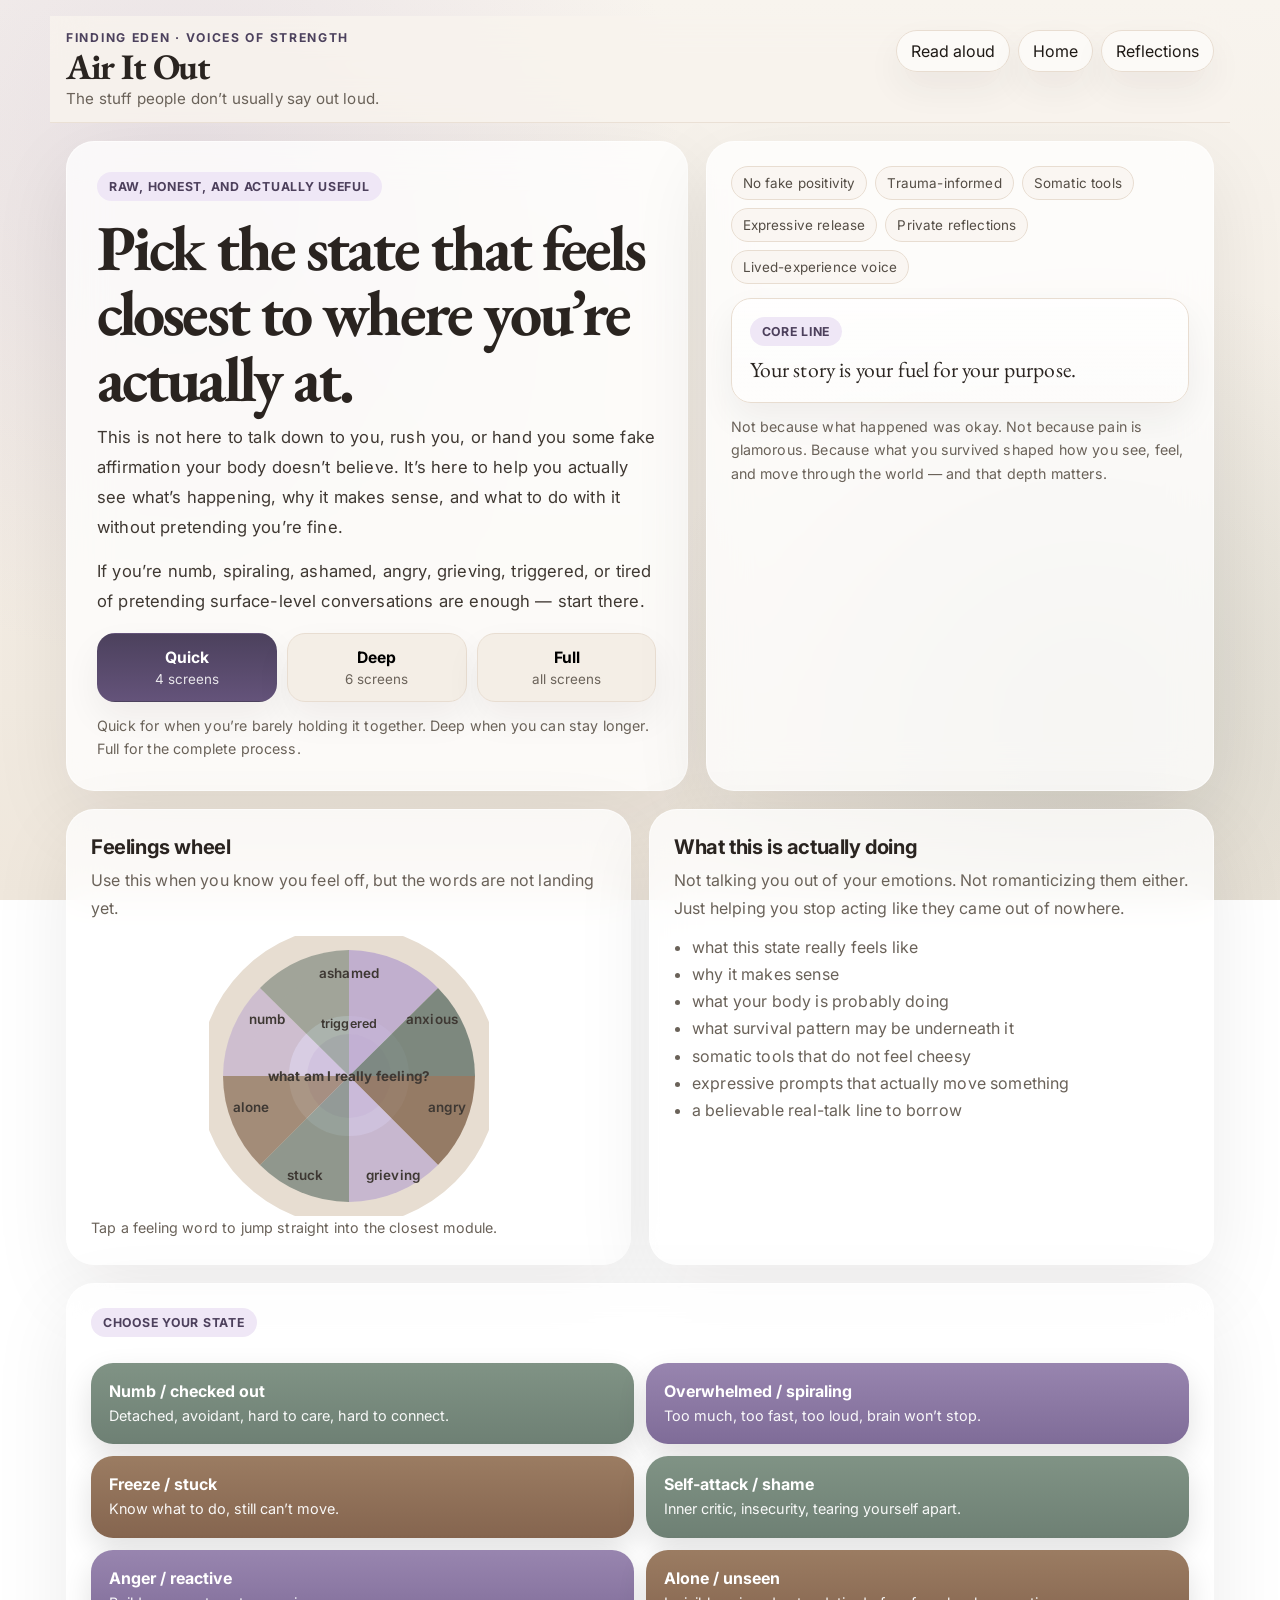
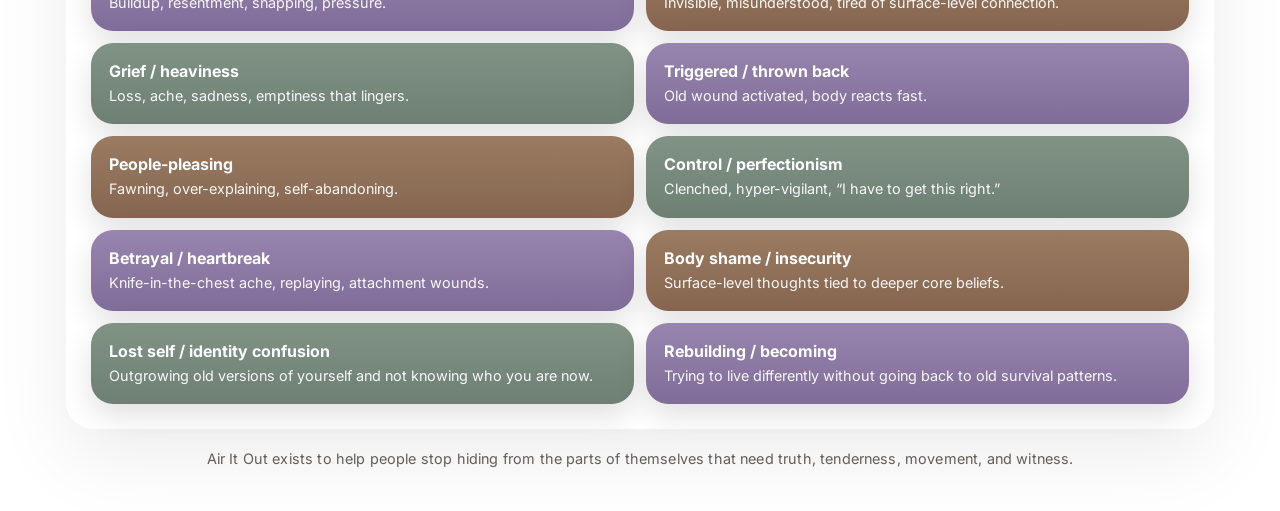
==== commit 22615732: "Update air-it-out.html" ====
--- a/air-it-out.html
+++ b/air-it-out.html
@@ -9,28 +9,35 @@
   <meta name="apple-mobile-web-app-status-bar-style" content="default" />
   <link rel="preconnect" href="https://fonts.googleapis.com">
   <link rel="preconnect" href="https://fonts.gstatic.com" crossorigin>
-  <link href="https://fonts.googleapis.com/css2?family=EB+Garamond:wght@400;500;600;700&family=Inter:wght@400;500;600;700&display=swap" rel="stylesheet">
+  <link href="https://fonts.googleapis.com/css2?family=EB+Garamond:wght@400;500;600;700&family=Inter:wght@300;400;500;600;700&display=swap" rel="stylesheet">
 
   <style>
     :root{
-      --bg:#f5f2ec;
+      --bg:#f4f0e8;
       --bg-soft:#fbf8f4;
-      --card:#fffdf9;
-      --text:#1f1b18;
-      --muted:#665f58;
-      --line:#e7ddd1;
-      --sage:#6f7d73;
-      --sage-deep:#57625a;
-      --lav:#bca9cf;
+      --card:rgba(255,255,255,.76);
+      --card-strong:rgba(255,255,255,.88);
+      --text:#1f1a16;
+      --muted:#6a6259;
+      --line:#e8ddd1;
+
+      --sage:#6e8074;
+      --sage-deep:#536157;
+      --lav:#b8a5c9;
       --lav-deep:#7e6798;
-      --wood:#8a6e57;
-      --wood-deep:#6f5645;
-      --vos:#4e425f;
+      --wood:#8b6e57;
+      --wood-deep:#6c5545;
       --cream:#f1ebe3;
-      --shadow:0 18px 40px rgba(28,20,12,.07);
-      --radius:24px;
-      --radius-sm:16px;
-      --transition:.28s ease;
+      --ink:#2a2420;
+      --vos:#4c415d;
+      --danger:#8c5c5c;
+
+      --shadow:0 26px 80px rgba(28,18,10,.08);
+      --shadow-soft:0 16px 36px rgba(28,18,10,.06);
+      --radius:28px;
+      --radius-sm:18px;
+      --transition:.32s ease;
+      --max:1180px;
     }
 
     *{box-sizing:border-box}
@@ -40,35 +47,37 @@
       font-family:"Inter",sans-serif;
       color:var(--text);
       background:
-        radial-gradient(circle at top right, rgba(188,169,207,.18), transparent 25%),
-        radial-gradient(circle at bottom left, rgba(111,125,115,.14), transparent 22%),
-        linear-gradient(180deg,#f7f4ee 0%, #f1ece5 100%);
+        radial-gradient(circle at 14% 18%, rgba(184,165,201,.24), transparent 38%),
+        radial-gradient(circle at 85% 78%, rgba(110,128,116,.18), transparent 34%),
+        linear-gradient(180deg,#f8f4ee 0%, #efe7dc 100%);
+      background-attachment: fixed;
       -webkit-font-smoothing:antialiased;
       min-height:100vh;
+      letter-spacing:.01em;
     }
 
     button,input,textarea,select{font:inherit}
-    .hidden{display:none !important}
+    .hidden{display:none!important}
 
     .app{
-      max-width:1100px;
+      max-width:var(--max);
       margin:0 auto;
-      padding:16px 16px 42px;
+      padding:16px 16px 40px;
     }
 
     .topbar{
       position:sticky;
       top:0;
       z-index:50;
-      margin:0 -16px 16px;
+      margin:0 -16px 18px;
       padding:0 16px;
-      background:rgba(247,244,238,.86);
-      backdrop-filter:blur(16px);
-      border-bottom:1px solid rgba(231,221,209,.85);
+      background:rgba(248,244,238,.84);
+      backdrop-filter:blur(18px);
+      border-bottom:1px solid rgba(232,221,209,.86);
     }
 
     .topbar-inner{
-      max-width:1100px;
+      max-width:var(--max);
       margin:0 auto;
       padding:14px 0;
       display:flex;
@@ -80,92 +89,108 @@
 
     .brand-wrap{display:flex;flex-direction:column;gap:4px}
     .brand-kicker{
-      font-size:.78rem;
+      font-size:.76rem;
       text-transform:uppercase;
-      letter-spacing:.12em;
+      letter-spacing:.14em;
       color:var(--vos);
       font-weight:700;
     }
     .brand{
       margin:0;
       font-family:"EB Garamond",serif;
-      font-size:2.2rem;
+      font-size:2.25rem;
       line-height:1;
       letter-spacing:-.04em;
-    }
-    .tagline{margin:0;color:var(--muted);font-size:.95rem}
-    .top-actions{display:flex;gap:8px;flex-wrap:wrap}
+      color:var(--ink);
+    }
+    .tagline{
+      margin:0;
+      color:var(--muted);
+      font-size:.95rem;
+    }
+
+    .top-actions{
+      display:flex;
+      gap:8px;
+      flex-wrap:wrap;
+    }
 
     .ghost-btn{
       border:none;
-      background:rgba(255,255,255,.62);
+      background:rgba(255,255,255,.56);
       border:1px solid var(--line);
       color:var(--text);
       border-radius:999px;
       padding:10px 14px;
       cursor:pointer;
       transition:var(--transition);
-    }
-    .ghost-btn:hover{background:#fff;transform:translateY(-1px)}
-
-    .view{display:none;animation:fadeUp .32s ease}
+      box-shadow:var(--shadow-soft);
+    }
+    .ghost-btn:hover{
+      background:#fff;
+      transform:translateY(-1px);
+    }
+
+    .view{display:none;animation:fadeUp .34s ease}
     .view.active{display:block}
 
     @keyframes fadeUp{
-      from{opacity:0;transform:translateY(10px)}
+      from{opacity:0;transform:translateY(12px)}
       to{opacity:1;transform:translateY(0)}
     }
 
     .hero{
       display:grid;
-      grid-template-columns:1.08fr .92fr;
+      grid-template-columns:1.1fr .9fr;
       gap:18px;
       margin-bottom:18px;
     }
 
     .card{
-      background:rgba(255,253,249,.94);
-      border:1px solid var(--line);
+      background:var(--card);
+      backdrop-filter:blur(20px);
+      border:1px solid rgba(255,255,255,.55);
       border-radius:var(--radius);
       box-shadow:var(--shadow);
-      backdrop-filter:blur(8px);
-    }
-
-    .hero-main{padding:28px}
+      transition:transform .35s ease, box-shadow .35s ease, background .35s ease;
+    }
+    .card:hover{
+      transform:translateY(-3px);
+      box-shadow:0 32px 100px rgba(28,18,10,.11);
+    }
+
+    .hero-main{padding:30px}
+    .hero-side{padding:24px}
+
     .eyebrow{
       display:inline-block;
       padding:7px 12px;
       border-radius:999px;
       background:#efe7f6;
-      color:#4c3f5b;
-      font-size:.78rem;
+      color:#4d405c;
+      font-size:.77rem;
       font-weight:700;
       text-transform:uppercase;
-      letter-spacing:.05em;
+      letter-spacing:.06em;
       margin-bottom:14px;
     }
-    .hero-title{
+
+    .hero-title,.screen-title,.journal-heading,.section-title{
       margin:0 0 12px;
       font-family:"EB Garamond",serif;
-      font-size:clamp(2.2rem,5vw,4rem);
+      letter-spacing:-.045em;
+      color:var(--ink);
+    }
+
+    .hero-title{
+      font-size:clamp(2.4rem,5vw,4.4rem);
       line-height:1.02;
-      letter-spacing:-.05em;
     }
     .hero-copy{
-      margin:0 0 12px;
-      color:#3d3833;
-      font-size:1.03rem;
-      line-height:1.75;
-    }
-    .hero-side{
-      padding:22px;
-      background:
-        linear-gradient(180deg, rgba(188,169,207,.14), rgba(111,125,115,.09)),
-        linear-gradient(135deg,#fffdf9 0%, #f7f3ed 100%);
-      display:flex;
-      flex-direction:column;
-      gap:14px;
-      justify-content:space-between;
+      margin:0 0 14px;
+      color:#3f3832;
+      font-size:1.04rem;
+      line-height:1.8;
     }
 
     .pills{display:flex;flex-wrap:wrap;gap:8px}
@@ -174,15 +199,30 @@
       border-radius:999px;
       background:#faf6f2;
       border:1px solid var(--line);
-      color:#534c45;
-      font-size:.86rem;
+      color:#544d45;
+      font-size:.84rem;
+    }
+
+    .core-quote{
+      margin-top:14px;
+      padding:18px;
+      border-radius:20px;
+      border:1px solid var(--line);
+      background:linear-gradient(180deg, rgba(255,255,255,.72), rgba(255,255,255,.42));
+      box-shadow:var(--shadow-soft);
+    }
+    .core-quote .line{
+      font-family:"EB Garamond",serif;
+      font-size:1.35rem;
+      line-height:1.28;
+      color:var(--ink);
     }
 
     .mode-row{
       display:grid;
       grid-template-columns:repeat(3,1fr);
       gap:10px;
-      margin-top:14px;
+      margin-top:16px;
     }
     .mode-btn{
       border:none;
@@ -193,20 +233,22 @@
       text-align:center;
       cursor:pointer;
       transition:var(--transition);
-    }
-    .mode-btn strong{display:block;margin-bottom:4px;font-size:.98rem}
+      box-shadow:var(--shadow-soft);
+    }
+    .mode-btn strong{display:block;font-size:.98rem;margin-bottom:4px}
     .mode-btn span{display:block;color:var(--muted);font-size:.84rem}
     .mode-btn.active{
-      background:var(--vos);
-      border-color:var(--vos);
+      background:linear-gradient(180deg,var(--vos),#64537a);
       color:white;
-    }
-    .mode-btn.active span{color:rgba(255,255,255,.84)}
+      border-color:transparent;
+    }
+    .mode-btn.active span{color:rgba(255,255,255,.86)}
+
     .small-note{
+      margin:12px 0 0;
       color:var(--muted);
-      font-size:.88rem;
-      line-height:1.6;
-      margin:0;
+      font-size:.89rem;
+      line-height:1.65;
     }
 
     .utility-grid{
@@ -215,77 +257,95 @@
       gap:18px;
       margin-bottom:18px;
     }
-    .utility-card{padding:22px}
+    .utility-card{padding:24px}
     .utility-card h3{
       margin:0 0 8px;
-      font-size:1.25rem;
+      font-size:1.26rem;
       letter-spacing:-.02em;
-    }
-    .utility-card p{margin:0;color:var(--muted);line-height:1.65}
-
-    .feelings-wheel-wrap{
-      margin-top:16px;
+      color:var(--ink);
+    }
+    .utility-card p{
+      margin:0;
+      color:var(--muted);
+      line-height:1.7;
+    }
+
+    .wheel-wrap{
       display:flex;
       justify-content:center;
       align-items:center;
-    }
-    .wheel-note{
-      margin-top:10px;
-      text-align:center;
-      color:var(--muted);
-      font-size:.85rem;
+      margin-top:14px;
     }
     .wheel-label{
       font-size:.84rem;
       font-weight:600;
-      fill:#3d3731;
+      fill:#3e3833;
       cursor:pointer;
       transition:fill var(--transition);
       user-select:none;
     }
     .wheel-label:hover{fill:var(--vos)}
 
+    .states-card{padding:24px}
     .states-grid{
       display:grid;
       grid-template-columns:repeat(2,1fr);
       gap:12px;
-      margin-top:18px;
-    }
+      margin-top:12px;
+    }
+
     .state-btn{
+      position:relative;
+      overflow:hidden;
       border:none;
       width:100%;
       text-align:left;
-      border-radius:20px;
-      padding:16px 18px;
+      border-radius:22px;
+      padding:18px;
       cursor:pointer;
       color:white;
-      box-shadow:0 10px 24px rgba(31,24,18,.08);
       transition:var(--transition);
-    }
-    .state-btn:hover{transform:translateY(-2px);filter:brightness(1.02)}
-    .state-btn strong{display:block;margin-bottom:4px;font-size:1rem}
-    .state-btn span{display:block;font-size:.9rem;line-height:1.45;opacity:.95}
-
-    .sage{background:linear-gradient(180deg,#7f9386 0%, #6f7d73 100%)}
-    .lav{background:linear-gradient(180deg,#9581ad 0%, #7f6b97 100%)}
-    .wood{background:linear-gradient(180deg,#9a7c63 0%, #84664f 100%)}
+      box-shadow:0 12px 30px rgba(20,10,0,.12);
+    }
+    .state-btn::after{
+      content:"";
+      position:absolute;
+      inset:0;
+      background:linear-gradient(120deg, transparent 0%, rgba(255,255,255,.2) 45%, transparent 80%);
+      transform:translateX(-120%);
+      transition:transform .8s ease;
+    }
+    .state-btn:hover{
+      transform:translateY(-2px);
+      filter:brightness(1.02);
+    }
+    .state-btn:hover::after{
+      transform:translateX(140%);
+    }
+
+    .state-btn strong{display:block;font-size:1rem;margin-bottom:4px}
+    .state-btn span{display:block;font-size:.9rem;line-height:1.48;opacity:.95}
+
+    .sage{background:linear-gradient(180deg,#809385 0%, #6e8074 100%)}
+    .lav{background:linear-gradient(180deg,#9885af 0%, #7f6c98 100%)}
+    .wood{background:linear-gradient(180deg,#9b7c62 0%, #85654f 100%)}
 
     .journey-layout{
       display:grid;
-      grid-template-columns:.88fr 1.12fr;
+      grid-template-columns:.9fr 1.1fr;
       gap:18px;
     }
-    .side-nav,.screen-shell,.journal-shell{padding:22px}
-
-    .side-nav h3,.journal-shell h3{
+
+    .side-nav,.screen-shell,.journal-shell{padding:24px}
+    .side-nav h3,.journal-heading{
       margin:0 0 8px;
-      font-size:1.28rem;
-      letter-spacing:-.02em;
+      font-size:1.32rem;
+      color:var(--ink);
     }
     .side-nav p,.journal-shell p{
       margin:0;
       color:var(--muted);
-      line-height:1.65;
+      line-height:1.7;
     }
 
     .module-list{
@@ -293,39 +353,35 @@
       flex-direction:column;
       gap:10px;
       margin-top:16px;
-      max-height:70vh;
+      max-height:680px;
       overflow:auto;
       padding-right:4px;
     }
+
     .module-btn{
       width:100%;
       border:none;
       background:#fbf8f3;
       border:1px solid var(--line);
-      border-radius:18px;
-      padding:14px;
+      border-radius:20px;
+      padding:15px;
       text-align:left;
       cursor:pointer;
       transition:var(--transition);
       color:var(--text);
+      box-shadow:var(--shadow-soft);
     }
     .module-btn:hover{
       transform:translateY(-1px);
-      box-shadow:0 10px 24px rgba(28,20,12,.06);
+      background:#fff;
     }
     .module-btn.active{
-      background:var(--vos);
-      border-color:var(--vos);
+      background:linear-gradient(180deg,var(--vos),#5f4e74);
+      border-color:transparent;
       color:#fff;
     }
     .module-btn strong{display:block;margin-bottom:4px;font-size:.98rem}
-    .module-btn span{
-      display:block;
-      font-size:.86rem;
-      line-height:1.45;
-      opacity:.9;
-      color:inherit;
-    }
+    .module-btn span{display:block;font-size:.86rem;line-height:1.45;opacity:.92;color:inherit}
 
     .progress-wrap{margin-bottom:14px}
     .progress-top{
@@ -347,7 +403,7 @@
       width:0%;
       border-radius:999px;
       background:linear-gradient(90deg,var(--lav-deep), var(--sage));
-      transition:width .32s ease;
+      transition:width .34s ease;
     }
 
     .step-bar{
@@ -359,14 +415,14 @@
     .step{
       padding:8px 12px;
       border-radius:999px;
-      font-size:.82rem;
+      font-size:.8rem;
       background:#f1ebe3;
       border:1px solid var(--line);
-      color:#5c534b;
+      color:#5d544b;
     }
     .step.active{
       background:var(--sage);
-      border-color:var(--sage);
+      border-color:transparent;
       color:white;
     }
 
@@ -382,30 +438,62 @@
       letter-spacing:.05em;
       margin-bottom:10px;
     }
+
     .screen-title{
-      margin:0 0 12px;
-      font-family:"EB Garamond",serif;
-      font-size:2.05rem;
+      font-size:2.2rem;
       line-height:1.06;
-      letter-spacing:-.04em;
-    }
+    }
+
+    .module-visual{
+      height:190px;
+      border-radius:22px;
+      margin:0 0 16px;
+      position:relative;
+      overflow:hidden;
+      border:1px solid rgba(255,255,255,.5);
+      box-shadow:var(--shadow-soft);
+      background:
+        radial-gradient(circle at 20% 20%, rgba(255,255,255,.42), transparent 30%),
+        linear-gradient(135deg, rgba(255,255,255,.15), rgba(255,255,255,0)),
+        linear-gradient(135deg, var(--sage), var(--lav));
+    }
+    .module-visual::before{
+      content:"";
+      position:absolute;
+      inset:0;
+      background:
+        linear-gradient(120deg, transparent 10%, rgba(255,255,255,.18) 45%, transparent 75%);
+      animation:shimmer 7s linear infinite;
+    }
+    @keyframes shimmer{
+      from{transform:translateX(-110%)}
+      to{transform:translateX(110%)}
+    }
+
     .screen-copy{
       white-space:pre-line;
       color:#3d3833;
-      font-size:1.04rem;
-      line-height:1.8;
-    }
-
-    .callout,.tool-box,.prompt-box,.diagram-box,.mantra{
-      border-radius:18px;
+      font-size:1.03rem;
+      line-height:1.82;
+    }
+
+    .callout,
+    .tool-box,
+    .prompt-box,
+    .diagram-box,
+    .mantra{
+      border-radius:20px;
       padding:16px;
       margin-top:16px;
-    }
+      box-shadow:var(--shadow-soft);
+    }
+
     .callout{
-      background:#f5efe6;
+      background:#f5eee6;
       border-left:4px solid var(--wood);
       color:#473e36;
     }
+
     .diagram-box{
       background:#f7f2fb;
       border:1px solid #e5d8ef;
@@ -428,6 +516,7 @@
       background:rgba(255,255,255,.65);
       font-size:.92rem;
     }
+
     .tool-box{
       background:#f6f9f7;
       border:1px solid #d9e3dd;
@@ -436,11 +525,16 @@
       margin:10px 0 0;
       padding-left:18px;
     }
-    .tool-box li,.prompt-box li{margin:8px 0}
+    .tool-box li,.prompt-box li{
+      margin:8px 0;
+      line-height:1.65;
+    }
+
     .prompt-box{
       background:#fbf7f1;
       border:1px dashed #d5c5b6;
     }
+
     .mantra{
       background:linear-gradient(180deg,#f1ece6 0%, #fbf8f3 100%);
       border:1px solid var(--line);
@@ -467,12 +561,19 @@
       padding:15px 14px;
       cursor:pointer;
       transition:var(--transition);
+      box-shadow:var(--shadow-soft);
     }
     .action-btn:hover{transform:translateY(-1px)}
-    .action-btn.primary{background:var(--sage);color:white}
-    .action-btn.secondary{background:#ece5f3;color:#31293a}
-
-    .journal-input,.journal-title{
+    .action-btn.primary{
+      background:linear-gradient(180deg,var(--sage),var(--sage-deep));
+      color:white;
+    }
+    .action-btn.secondary{
+      background:#ece5f3;
+      color:#31293a;
+    }
+
+    .journal-title,.journal-input{
       width:100%;
       border:1px solid var(--line);
       border-radius:18px;
@@ -480,22 +581,29 @@
       background:#fff;
       color:var(--text);
       margin-top:12px;
-    }
-    .journal-input{min-height:170px;resize:vertical}
+      box-shadow:var(--shadow-soft);
+    }
+    .journal-input{
+      min-height:180px;
+      resize:vertical;
+      line-height:1.7;
+    }
 
     .saved-list{
       display:grid;
       gap:12px;
       margin-top:18px;
-      max-height:52vh;
+      max-height:480px;
       overflow:auto;
-      padding-right:2px;
-    }
+      padding-right:4px;
+    }
+
     .saved-item{
       padding:14px;
       border-radius:18px;
       background:#fbf8f3;
       border:1px solid var(--line);
+      box-shadow:var(--shadow-soft);
     }
     .saved-meta{
       color:var(--muted);
@@ -509,6 +617,7 @@
     .saved-body{
       white-space:pre-line;
       color:#3d3833;
+      line-height:1.65;
     }
     .saved-actions{
       display:flex;
@@ -529,19 +638,21 @@
       color:var(--muted);
       font-size:.9rem;
       margin-top:18px;
-    }
-
-    @media (max-width:900px){
+      line-height:1.65;
+    }
+
+    @media (max-width:940px){
       .hero,.utility-grid,.journey-layout{grid-template-columns:1fr}
-      .module-list{max-height:none}
-      .saved-list{max-height:none}
-    }
+      .module-list,.saved-list{max-height:none}
+    }
+
     @media (max-width:560px){
       .states-grid{grid-template-columns:1fr}
       .mode-row{grid-template-columns:1fr}
       .action-row{flex-direction:column}
-      .screen-title{font-size:1.8rem}
-      .hero-title{font-size:2.35rem}
+      .screen-title{font-size:1.85rem}
+      .hero-title{font-size:2.5rem}
+      .module-visual{height:150px}
     }
   </style>
 </head>
@@ -565,14 +676,14 @@
     <section class="view active" id="homeView">
       <div class="hero">
         <div class="card hero-main">
-          <div class="eyebrow">Real talk, not performance</div>
+          <div class="eyebrow">Raw, honest, and actually useful</div>
           <h2 class="hero-title">Pick the state that feels closest to where you’re actually at.</h2>
           <p class="hero-copy">
             This is not here to talk down to you, rush you, or hand you some fake affirmation your body doesn’t believe.
-            It’s here to help you look at what’s really going on, understand why it makes sense, and give you something honest to do with it.
+            It’s here to help you actually see what’s happening, why it makes sense, and what to do with it without pretending you’re fine.
           </p>
           <p class="hero-copy">
-            If you’re numb, spiraling, angry, stuck, grieving, tearing yourself apart, or tired of pretending shallow conversations are enough — start there.
+            If you’re numb, spiraling, ashamed, angry, grieving, triggered, or tired of pretending surface-level conversations are enough — start there.
           </p>
 
           <div class="mode-row">
@@ -589,7 +700,7 @@
               <span>all screens</span>
             </button>
           </div>
-          <p class="small-note">Quick for when you’re barely hanging on. Deep when you can stay with it longer. Full for the whole experience.</p>
+          <p class="small-note">Quick for when you’re barely holding it together. Deep when you can stay longer. Full for the complete process.</p>
         </div>
 
         <div class="card hero-side">
@@ -598,26 +709,26 @@
             <div class="pill">Trauma-informed</div>
             <div class="pill">Somatic tools</div>
             <div class="pill">Expressive release</div>
-            <div class="pill">Raw but non-judgmental</div>
             <div class="pill">Private reflections</div>
+            <div class="pill">Lived-experience voice</div>
           </div>
-          <div class="card" style="background:rgba(255,255,255,.55); box-shadow:none; border-radius:18px; padding:16px; border:1px solid var(--line);">
+
+          <div class="core-quote">
             <div class="eyebrow" style="margin-bottom:10px;">Core line</div>
-            <div style="font-family:'EB Garamond',serif; font-size:1.3rem; line-height:1.35;">
-              Your story is your fuel for your purpose.
-            </div>
+            <div class="line">Your story is your fuel for your purpose.</div>
           </div>
-          <div class="small-note">
-            Not because what happened was okay. Not because pain is glamorous. Because what you survived shaped the way you see, feel, and move through the world — and that depth matters.
-          </div>
+
+          <p class="small-note">
+            Not because what happened was okay. Not because pain is glamorous. Because what you survived shaped how you see, feel, and move through the world — and that depth matters.
+          </p>
         </div>
       </div>
 
       <div class="utility-grid">
         <div class="card utility-card">
           <h3>Feelings wheel</h3>
-          <p>Use this when you know you feel off, but you don’t have the words yet.</p>
-          <div class="feelings-wheel-wrap">
+          <p>Use this when you know you feel off, but the words are not landing yet.</p>
+          <div class="wheel-wrap">
             <svg width="280" height="280" viewBox="0 0 280 280" role="img" aria-label="Feelings wheel">
               <circle cx="140" cy="140" r="42" fill="#f0e8f6"></circle>
               <circle cx="140" cy="140" r="84" fill="none" stroke="#e7ddd1" stroke-width="48"></circle>
@@ -633,41 +744,37 @@
               <path d="M140 140 L51 52 A126 126 0 0 1 140 14 Z" fill="#6f7d73" opacity=".58"></path>
 
               <text x="140" y="145" text-anchor="middle" class="wheel-label" style="font-weight:700;">what am I really feeling?</text>
-
-              <text x="140" y="44" text-anchor="middle" class="wheel-label" data-module="selfAttack">ashamed</text>
-              <text x="222" y="88" text-anchor="middle" class="wheel-label" data-module="overwhelm">anxious</text>
-              <text x="238" y="175" text-anchor="middle" class="wheel-label" data-module="anger">angry</text>
-              <text x="183" y="245" text-anchor="middle" class="wheel-label" data-module="grief">grieving</text>
-              <text x="95" y="245" text-anchor="middle" class="wheel-label" data-module="freeze">stuck</text>
-              <text x="40" y="175" text-anchor="middle" class="wheel-label" data-module="unseen">alone</text>
+              <text x="140" y="42" text-anchor="middle" class="wheel-label" data-module="selfAttack">ashamed</text>
+              <text x="223" y="88" text-anchor="middle" class="wheel-label" data-module="overwhelm">anxious</text>
+              <text x="238" y="176" text-anchor="middle" class="wheel-label" data-module="anger">angry</text>
+              <text x="184" y="244" text-anchor="middle" class="wheel-label" data-module="grief">grieving</text>
+              <text x="96" y="244" text-anchor="middle" class="wheel-label" data-module="freeze">stuck</text>
+              <text x="42" y="176" text-anchor="middle" class="wheel-label" data-module="unseen">alone</text>
               <text x="58" y="88" text-anchor="middle" class="wheel-label" data-module="numb">numb</text>
               <text x="140" y="92" text-anchor="middle" class="wheel-label" style="font-size:.78rem;" data-module="triggered">triggered</text>
             </svg>
           </div>
-          <div class="wheel-note">Tap a feeling word to jump into the closest module.</div>
+          <p class="small-note">Tap a feeling word to jump straight into the closest module.</p>
         </div>
 
         <div class="card utility-card">
-          <h3>What this app is actually trying to do</h3>
+          <h3>What this is actually doing</h3>
           <p>
-            Not talk you out of your feelings. Not glamorize them either. Just help you stop acting like they came out of nowhere.
+            Not talking you out of your emotions. Not romanticizing them either. Just helping you stop acting like they came out of nowhere.
           </p>
-          <p style="margin-top:10px;">
-            Each module walks through:
-          </p>
-          <ul style="margin:10px 0 0; padding-left:18px; color:var(--muted);">
+          <ul style="margin:12px 0 0; padding-left:18px; color:var(--muted); line-height:1.7;">
             <li>what this state really feels like</li>
             <li>why it makes sense</li>
             <li>what your body is probably doing</li>
             <li>what survival pattern may be underneath it</li>
-            <li>somatic tools that don’t feel corny</li>
-            <li>expressive prompts that actually help move things</li>
-            <li>a believable “real talk” line to borrow</li>
+            <li>somatic tools that do not feel cheesy</li>
+            <li>expressive prompts that actually move something</li>
+            <li>a believable real-talk line to borrow</li>
           </ul>
         </div>
       </div>
 
-      <div class="card" style="padding:22px;">
+      <div class="card states-card">
         <div class="eyebrow">Choose your state</div>
         <div class="states-grid">
           <button class="state-btn sage" data-module="numb"><strong>Numb / checked out</strong><span>Detached, avoidant, hard to care, hard to connect.</span></button>
@@ -681,20 +788,18 @@
           <button class="state-btn wood" data-module="peoplePleasing"><strong>People-pleasing</strong><span>Fawning, over-explaining, self-abandoning.</span></button>
           <button class="state-btn sage" data-module="control"><strong>Control / perfectionism</strong><span>Clenched, hyper-vigilant, “I have to get this right.”</span></button>
           <button class="state-btn lav" data-module="betrayal"><strong>Betrayal / heartbreak</strong><span>Knife-in-the-chest ache, replaying, attachment wounds.</span></button>
-          <button class="state-btn wood" data-module="insecurity"><strong>Body shame / insecurity</strong><span>Surface thoughts tied to deeper core beliefs.</span></button>
-          <button class="state-btn sage" data-module="identity"><strong>Identity confusion</strong><span>Who even am I now? Old self falling away.</span></button>
-          <button class="state-btn lav" data-module="rebuilding"><strong>Rebuilding / becoming</strong><span>You’re past survival mode and trying to live differently now.</span></button>
+          <button class="state-btn wood" data-module="insecurity"><strong>Body shame / insecurity</strong><span>Surface-level thoughts tied to deeper core beliefs.</span></button>
+          <button class="state-btn sage" data-module="identity"><strong>Lost self / identity confusion</strong><span>Outgrowing old versions of yourself and not knowing who you are now.</span></button>
+          <button class="state-btn lav" data-module="rebuild"><strong>Rebuilding / becoming</strong><span>Trying to live differently without going back to old survival patterns.</span></button>
         </div>
       </div>
-
-      <div class="footer-note">Built to help you face it, sit with it, understand it, and move what’s ready to move.</div>
     </section>
 
     <section class="view" id="journeyView">
       <div class="journey-layout">
         <div class="card side-nav">
-          <h3>Your process</h3>
-          <p>This isn’t about fixing you. It’s about understanding what’s actually happening so it stops controlling you.</p>
+          <h3 class="section-title">Your process</h3>
+          <p>This is not about fixing you. It’s about understanding what is actually happening so it stops running you from the dark.</p>
           <div class="module-list" id="moduleList"></div>
         </div>
 
@@ -719,11 +824,11 @@
         </div>
 
         <div class="card journal-shell" id="journalView">
-          <h3>Private reflections</h3>
-          <p>No one sees this. It saves only on this device.</p>
+          <h3 class="journal-heading">Private reflections</h3>
+          <p>No one sees this. It saves only in this browser on this device.</p>
 
           <input class="journal-title" id="journalTitle" placeholder="Give this reflection a name (optional)" />
-          <textarea class="journal-input" id="journalInput" placeholder="Write what you actually feel. No filtering."></textarea>
+          <textarea class="journal-input" id="journalInput" placeholder="Write what you actually feel. No filtering. No cleanup."></textarea>
 
           <div class="action-row">
             <button class="action-btn primary" id="saveReflection" type="button">Save reflection</button>
@@ -733,52 +838,55 @@
         </div>
       </div>
     </section>
+
+    <div class="footer-note">Air It Out exists to help people stop hiding from the parts of themselves that need truth, tenderness, movement, and witness.</div>
   </div>
 
   <script>
-    const MODULES = {
+    const STORAGE_KEY = "air_it_out_reflections_final_premium";
+    let currentMode = "quick";
+    let currentModuleKey = null;
+    let currentScreens = [];
+    let currentScreenIndex = 0;
+
+    const modules = {
       numb: {
-        label: "Numb / checked out",
-        short: "Detached, flat, avoiding everything.",
-        steps: [
+        title: "Numb / checked out",
+        desc: "Detached, avoidant, hard to care, hard to connect.",
+        colors: ["#6e8074","#b8a5c9"],
+        screens: [
           {
             tag: "Witness",
             title: "You’re not lazy. You checked out.",
-            body: `This is not peace.
-It’s not rest.
-It’s not calm.
-
-It’s what happens when your system has been carrying too much for too long and finally decides it can’t keep feeling all of it the same way.
-
-So instead of breaking down out loud, you go quiet.
-You disconnect.
-You scroll.
-You delay.
-You stop reaching for things you actually care about.
-
-And then, because this world only respects visible struggle, you judge yourself for it.
-
-But a person doesn’t get this detached for no reason.`,
-            callout: `A lot of people call themselves lazy when what they really are is overloaded, under-supported, and emotionally maxed out.`
+            copy: `This isn’t peace.
+It isn’t rest either.
+
+It’s what happens when your system has been carrying too much for too long and finally stops letting you feel all of it the same way.
+
+A lot of people judge themselves hard in this state.
+They call themselves lazy. Unmotivated. Wasting time. Disconnected. Hard to help.
+
+But people do not usually go numb for no reason.
+They usually do it because feeling everything became too expensive.`
           },
           {
             tag: "Meaning",
-            title: "You probably already know what needs to be done.",
-            body: `That’s what makes this state so frustrating.
+            title: "You probably still know what needs to be done.",
+            copy: `That’s what makes this state so frustrating.
 
 Your logical brain may still know the answer.
 You know the task.
 You know what you “should” do.
-You know the text you need to answer, the room you need to clean, the thing you need to face.
-
-But knowing is not the same thing as being connected enough to act.
-
-This state is usually less about confusion and more about disconnection.`
+You know what would probably help.
+
+But knowing is not the same thing as being connected enough to act on what you know.
+
+A shut-down system can understand everything and still feel completely unreachable from the inside.`
           },
           {
             tag: "Pattern",
-            title: "What the numb loop usually looks like",
-            body: `The more disconnected you feel, the easier it is to avoid.
+            title: "The numb loop feeds itself.",
+            copy: `The more disconnected you feel, the easier it is to avoid.
 The more you avoid, the more guilt builds.
 The more guilt builds, the more your system wants to shut down again.`,
             diagram: [
@@ -792,46 +900,38 @@
           {
             tag: "Body",
             title: "Start smaller than motivation.",
-            body: `Do not ask your body for a whole new life right now.
+            copy: `Do not ask your body for a whole new life right now.
 Ask it for contact.
 
-The goal is not to suddenly become inspired.
-The goal is to feel one click more present than you did 2 minutes ago.`,
+You are not trying to become productive in this moment.
+You are trying to come back online 5%.`,
             toolTitle: "Somatic reset",
-            toolCopy: `
-              <ul>
-                <li>Press both feet into the floor for 10 seconds.</li>
-                <li>Rub your hands together until they feel warm.</li>
-                <li>Touch your arms, neck, or face and notice texture and temperature.</li>
-                <li>Lift your shoulders, hold for 3 seconds, and let them drop.</li>
-                <li>Look around the room and name 5 things you can see.</li>
-              </ul>
-            `
+            toolCopy: `<ul>
+              <li>Press both feet into the floor for 10 seconds.</li>
+              <li>Rub your hands together until you feel heat.</li>
+              <li>Touch your neck, arms, or face and notice pressure and temperature.</li>
+              <li>Lift your shoulders up, hold for 3 seconds, then drop them.</li>
+              <li>Look around slowly and name 5 things you can see.</li>
+            </ul>`
           },
           {
             tag: "Release",
-            title: "Give the numbness somewhere to go that isn’t silence.",
-            body: `You do not need insight first.
+            title: "Give the numbness somewhere to go besides silence.",
+            copy: `You do not need insight first.
 You do not need the perfect journal prompt.
 You just need a crack in the shutdown.`,
-            promptTitle: "Expressive release",
-            promptCopy: `
-              <ul>
-                <li>Write: “Right now I don’t want to…” and keep going for 2 minutes.</li>
-                <li>Make a list called: “What I’ve been pretending doesn’t affect me.”</li>
-                <li>Take one pen or color and cover a page with quick marks that match how shut down you feel.</li>
-                <li>Record a private voice memo saying the honest version of what you’ve gone quiet about.</li>
-              </ul>
-            `
+            promptTitle: "Expressive prompt",
+            promptCopy: `<ul>
+              <li>Write: “Right now I don’t want to…” and keep going for 2 minutes.</li>
+              <li>Make a list called: “What I’ve been pretending doesn’t affect me.”</li>
+              <li>Take one color and fill a page with it. No art skills. Just pressure and movement.</li>
+              <li>Record a voice memo saying the honest version of what you’ve gone quiet about.</li>
+            </ul>`
           },
           {
             tag: "Rewire",
-            title: "Don’t force a fake positive thought.",
-            body: `If your mind is saying:
-“I’m lazy.”
-“I ruin everything.”
-“I can’t follow through.”
-…you are not going to magically believe some polished affirmation.
+            title: "Don’t force fake positivity here.",
+            copy: `If your mind has been saying “I’m lazy” for years, you are not going to override that with some polished affirmation and suddenly believe it.
 
 So don’t use one.
 
@@ -843,57 +943,56 @@
 It means something in me needs care before it can reconnect.”`
           },
           {
-            tag: "Shift",
-            title: "One move. Not ten.",
-            body: `Pick one thing that brings you 2% more online.
-
-Not a whole plan.
-Not a life overhaul.
-One thing.
-
-Stand outside.
-Drink water.
-Shower.
-Reply with one sentence.
-Wash one dish.
-
-You are building contact, not proving worth.`,
-            callout: `What you’ve been through didn’t break you.
-It shaped the way you move through the world.
-And whether you realize it yet or not, your story is becoming fuel for something.`
+            tag: "Close",
+            title: "Contact matters more than perfection.",
+            copy: `If you feel even a little more present than you did when you opened this, that counts.
+
+This is not a performance.
+This is contact.
+And contact is where change starts.`,
+            callout: `Your story is your fuel for your purpose. Even your numb chapters are telling the truth about what your system had to do to survive.`
           }
         ]
       },
 
       overwhelm: {
-        label: "Overwhelmed / spiraling",
-        short: "Too much at once. Brain won’t stop.",
-        steps: [
+        title: "Overwhelmed / spiraling",
+        desc: "Too much, too fast, too loud, brain won’t stop.",
+        colors: ["#b8a5c9","#8b6e57"],
+        screens: [
           {
             tag: "Witness",
             title: "You’re not overreacting. You’re overloaded.",
-            body: `This isn’t just anxiety.
-This is what it feels like when too many things have been building at the same time.
+            copy: `This isn’t just “stress.”
+This is what it feels like when too many things have been building inside your system at once.
 
 The conversation you didn’t finish.
 The fear you keep shoving down.
+The thing you know is changing.
 The future you keep trying to control.
 The grief you keep calling stress.
 The pressure your body has been carrying quietly for too long.
 
-And the worst part is you probably already know the situation.
-Your logical brain may not be confused.
-Your body just hasn’t caught up yet.`,
-            callout: `It is exhausting to understand the situation and still feel completely hijacked by it.`
+A lot of the time your logical brain already knows what’s happening.
+That’s not the problem.
+The problem is your body hasn’t caught up yet.`
+          },
+          {
+            tag: "Meaning",
+            title: "This is what makes spiraling so exhausting.",
+            copy: `You’re not always confused.
+Sometimes you know exactly what the reality is.
+
+But your nervous system is still acting like everything is urgent, everything is dangerous, and everything must be solved right now.
+
+That split between what you know and what you feel is brutal.`
           },
           {
             tag: "Pattern",
-            title: "What the spiral usually does",
-            body: `Overwhelm makes everything feel equally urgent.
-
+            title: "The spiral makes everything feel equally urgent.",
+            copy: `That’s why one text can feel like a collapse.
 That’s why you can’t prioritize.
-That’s why one text can feel like a collapse.
-That’s why your brain starts scanning every possible outcome at once.`,
+That’s why your mind starts scanning every possible outcome at once.`,
             diagram: [
               "stress builds quietly",
               "your mind tries to get ahead of it",
@@ -905,96 +1004,100 @@
           {
             tag: "Body",
             title: "You don’t need to calm down. You need to downshift.",
-            body: `Trying to “calm down” can feel insulting when you’re maxed out.
-Downshifting just means giving your system less to fight with for a minute.`,
+            copy: `Trying to “calm down” can feel insulting when you’re maxed out.
+
+Downshifting just means giving your nervous system less to fight with for a minute.`,
             toolTitle: "Somatic downshift",
-            toolCopy: `
-              <ul>
-                <li>Unclench your jaw.</li>
-                <li>Exhale longer than you inhale 6 times.</li>
-                <li>Press your back into a chair or wall.</li>
-                <li>Move only your eyes slowly from left to right across the room.</li>
-                <li>Put one hand on your chest and one lower on your stomach and say nothing for 20 seconds.</li>
-              </ul>
-            `
+            toolCopy: `<ul>
+              <li>Unclench your jaw on purpose.</li>
+              <li>Exhale longer than you inhale 6 times.</li>
+              <li>Press your back into a chair or wall and feel the support.</li>
+              <li>Move only your eyes slowly from left to right across the room.</li>
+              <li>Put one hand on your chest and one lower on your stomach for 20 seconds.</li>
+            </ul>`
           },
           {
             tag: "Release",
-            title: "Get the charge out of your head and into something else.",
-            body: `Overwhelm gets worse when everything stays abstract.
-Make it visible.
-Make it physical.
+            title: "Get the pressure out of your head and into something else.",
+            copy: `Overwhelm gets worse when everything stays abstract.
 Externalize it.`,
-            promptTitle: "Expressive release",
-            promptCopy: `
-              <ul>
-                <li>Type: “Everything in my head right now is…” without stopping for 2 minutes.</li>
-                <li>Write 3 columns: “actual emergency / feels urgent / can wait.”</li>
-                <li>Draw circles, scratches, or blocks that match the pressure level in your body.</li>
-                <li>Record a private voice memo saying the uncensored version of what’s overwhelming you.</li>
-              </ul>
-            `
+            promptTitle: "Expressive prompt",
+            promptCopy: `<ul>
+              <li>Type: “Everything in my head right now is…” without stopping for 2 minutes.</li>
+              <li>Make 3 columns: “actual emergency / feels urgent / can wait.”</li>
+              <li>Draw shapes, blocks, or pressure marks that match how your system feels right now.</li>
+              <li>Record the uncensored version in a private voice note.</li>
+            </ul>`
           },
           {
             tag: "Rewire",
-            title: "Use a line your body can actually work with.",
-            body: `You do not need to tell yourself:
-“I’m peaceful.”
-“I’m calm.”
-“I’m fine.”
-
-If your system doesn’t buy it, it just becomes another layer of pressure.`,
+            title: "Borrow a line your body can actually work with.",
+            copy: `You do not need “I’m calm.”
+You do not need “I’m peaceful.”
+You need something more honest than that.`,
             mantra: `REAL TALK TO BORROW:
 “I do not need to solve my whole life tonight.
 This feeling is real, but it is not the whole truth.
 I can slow this down one piece at a time.”`
           },
           {
-            tag: "Shift",
+            tag: "Close",
             title: "Shrink the frame.",
-            body: `Not your whole week.
-Not your future.
-Not all possible outcomes.
+            copy: `Not your whole future.
+Not every possible outcome.
+Not the entire relationship, identity crisis, or decision tree.
 
 Just this hour.
 Maybe just the next 10 minutes.
 
-Overwhelm loses some power when you stop handing it your entire future at once.`,
-            callout: `This didn’t come out of nowhere.
-It makes sense that your system is acting like too much is happening, because for you, too much has been happening.`
+Overwhelm loses power when you stop handing it your whole future at once.`,
+            callout: `This didn’t come out of nowhere. It makes sense that your system is acting like too much is happening, because for you, too much has been happening.`
           }
         ]
       },
 
       freeze: {
-        label: "Freeze / stuck",
-        short: "Know what to do, still can’t move.",
-        steps: [
+        title: "Freeze / stuck",
+        desc: "Know what to do, still can’t move.",
+        colors: ["#6e8074","#8b6e57"],
+        screens: [
           {
             tag: "Witness",
             title: "You didn’t lose motivation. Your body hit the brakes.",
-            body: `This state gets mislabeled all the time.
-
-People call it laziness.
-Lack of discipline.
-Procrastination.
-Lack of ambition.
+            copy: `This state gets misread constantly.
+
+People call it procrastination. Laziness. Lack of discipline. Avoidance.
 
 But a lot of the time, what’s really happening is that your system does not feel safe taking the next step, even if your mind says it should.
 
 So you stall.
-Delay.
 Distract.
-Hover.
+Doom scroll.
 Think about moving.
 Hate yourself for not moving.
-And somehow still stay still.`,
-            callout: `A frozen system can look calm on the outside while feeling trapped on the inside.`
+And somehow still stay still.
+
+That doesn’t mean you don’t care.
+It often means movement feels loaded.`
+          },
+          {
+            tag: "Meaning",
+            title: "Freeze is not always fear in a dramatic form.",
+            copy: `Sometimes it looks quiet.
+Still.
+Passive.
+Flat.
+
+But under that can be a lot of pressure:
+what if I fail,
+what if it changes everything,
+what if I can’t handle what comes next,
+what if I move and regret it?`
           },
           {
             tag: "Pattern",
             title: "The trap is waiting to feel ready first.",
-            body: `Freeze convinces you that once you feel different, then you’ll act.
+            copy: `Freeze keeps saying you’ll move when you feel different.
 
 But for most people it works in reverse.
 Tiny action creates a little momentum.
@@ -1011,202 +1114,202 @@
           {
             tag: "Body",
             title: "Your body needs movement before your mind buys in.",
-            body: `Not a whole workout.
-Not a giant productive day.
-Movement that tells your nervous system: we are not trapped here forever.`,
+            copy: `Not a whole workout.
+Not a huge productive day.
+Just enough movement to tell your nervous system: we are not trapped here forever.`,
             toolTitle: "Somatic thaw",
-            toolCopy: `
-              <ul>
-                <li>Stand up and sway side to side for 20 seconds.</li>
-                <li>Roll your shoulders back slowly 10 times.</li>
-                <li>March in place for 30 seconds.</li>
-                <li>Shake out your hands and arms.</li>
-                <li>Touch a doorway and walk through it on purpose as a cue that you are moving states.</li>
-              </ul>
-            `
+            toolCopy: `<ul>
+              <li>Stand up and sway side to side for 20 seconds.</li>
+              <li>Roll your shoulders back slowly 10 times.</li>
+              <li>March in place for 30 seconds.</li>
+              <li>Shake out your hands and arms.</li>
+              <li>Walk through a doorway on purpose as a cue that you are changing states.</li>
+            </ul>`
           },
           {
             tag: "Release",
-            title: "Name what moving forward would actually bring up.",
-            body: `A lot of freeze loosens when you stop pretending the next step is just a task and admit what it means emotionally.`,
-            promptTitle: "Expressive release",
-            promptCopy: `
-              <ul>
-                <li>Write: “If I really moved forward, I’d have to face…”</li>
-                <li>Make a list called: “What staying stuck protects me from.”</li>
-                <li>Draw the version of your life that feels paused, then mark where movement wants to happen first.</li>
-              </ul>
-            `
+            title: "Name what movement would actually bring up.",
+            copy: `A lot of freeze loosens when you stop pretending the next step is just a task and admit what it means emotionally.`,
+            promptTitle: "Expressive prompt",
+            promptCopy: `<ul>
+              <li>Write: “If I really moved forward, I’d have to face…”</li>
+              <li>Make a list called: “What staying stuck protects me from.”</li>
+              <li>Draw your life as it feels paused right now, then circle where movement wants to happen first.</li>
+            </ul>`
           },
           {
             tag: "Rewire",
-            title: "Use something more believable than fake confidence.",
-            body: `You do not need “I’m unstoppable.”
-You need something your system can work with.`,
+            title: "Use something honest, not grand.",
+            copy: `You do not need “I’m unstoppable.”
+You need something your body can believe.`,
             mantra: `REAL TALK TO BORROW:
 “I do not need to feel fully ready to start moving.
 I just need to make one honest move and let my body catch up after.”`
           },
           {
-            tag: "Shift",
-            title: "The next step should feel almost too small.",
-            body: `Open the document.
+            tag: "Close",
+            title: "The goal is not speed. It’s thawing.",
+            copy: `Open the document.
 Walk outside.
 Put on shoes.
 Move one object.
-Write one sentence.
+Say one honest thing.
 
 Tiny movement is still movement.
-And it matters.`,
-            callout: `Your story is not over because you paused.
-Sometimes pause is where the next version of you is forming.`
+And it matters.`
           }
         ]
       },
 
       selfAttack: {
-        label: "Self-attack / shame",
-        short: "Inner critic, not enoughness, tearing yourself apart.",
-        steps: [
+        title: "Self-attack / shame",
+        desc: "Inner critic, insecurity, tearing yourself apart.",
+        colors: ["#8b6e57","#b8a5c9"],
+        screens: [
           {
             tag: "Witness",
             title: "That voice in your head didn’t start with you.",
-            body: `The one that says:
+            copy: `The one that says:
 you’re not enough,
-not attractive enough,
+not good enough,
 not lovable enough,
 too much in the wrong places and not enough in the right ones.
 
 It feels like your voice because you’ve heard it for so long.
 
 But that still doesn’t make it neutral.
-And it definitely doesn’t make it the truth.
-
-The hardest part is that your logical brain often knows exactly how distorted it is.
-And still, the feeling lands like fact.`,
-            callout: `If a belief has been talking over you for years, of course it’s not going to vanish just because you can intellectually challenge it.`
+And it definitely doesn’t make it true.
+
+A lot of the time your logical brain already knows how distorted it is.
+That doesn’t stop it from hurting.`
+          },
+          {
+            tag: "Meaning",
+            title: "Knowing it isn’t fully true doesn’t stop the impact.",
+            copy: `That’s what makes this state so exhausting.
+
+Your logical brain may be able to point out the distortion.
+But your body still reacts like the criticism is fact.
+That split is real.`
           },
           {
             tag: "Pattern",
-            title: "This isn’t vanity. It’s usually much deeper than that.",
-            body: `A lot of self-attack starts looking superficial on the surface.
+            title: "This usually isn’t about vanity. It’s deeper than that.",
+            copy: `A lot of self-attack starts looking superficial on the surface.
 
 Looks.
-Body.
-Age.
-How someone looked at you.
-Who chose you.
-Who didn’t.
+Worth.
+How people see you.
+Whether you were chosen.
+Whether you are enough.
 
 But underneath that is often a much older question:
 “If I’m really seen, am I still enough?”`,
             diagram: [
               "something triggers old self-doubt",
               "your mind zooms in on what’s wrong",
-              "you treat the thought like a fact",
-              "you pull away, obsess, compare, or fixate",
+              "you treat the thought like fact",
+              "you compare, obsess, or hide",
               "the belief feels even more true"
             ]
           },
           {
             tag: "Body",
-            title: "Check where the self-attack lands physically.",
-            body: `Before you argue with the thought, locate where it hits.
+            title: "Locate where the shame lands physically.",
+            copy: `This kind of self-attack usually lives in the body before it becomes a full spiral.
 
 Chest.
-Throat.
-Stomach.
 Face.
 Jaw.
+Stomach.
+Throat.
 Behind your eyes.`,
             toolTitle: "Somatic interruption",
-            toolCopy: `
-              <ul>
-                <li>Look at yourself in the mirror for 10 seconds without adjusting anything.</li>
-                <li>Notice where your body tightens first.</li>
-                <li>Put one hand there and press lightly.</li>
-                <li>Exhale through your mouth like you’re fogging a mirror.</li>
-                <li>Unclench your face on purpose.</li>
-              </ul>
-            `
+            toolCopy: `<ul>
+              <li>Look in the mirror for 10 seconds without adjusting anything.</li>
+              <li>Notice where your body contracts first.</li>
+              <li>Put one hand there and press lightly.</li>
+              <li>Exhale through your mouth like you’re fogging a mirror.</li>
+              <li>Unclench your face on purpose.</li>
+            </ul>`
           },
           {
             tag: "Release",
-            title: "Expose the voice to daylight.",
-            body: `You do not need to bypass the ugly thought.
-You need to let it be seen clearly enough that it stops pretending to be absolute truth.`,
-            promptTitle: "Expressive release",
-            promptCopy: `
-              <ul>
-                <li>Write: “The voice in my head says…” and let it say everything.</li>
-                <li>Then write: “A more honest version is…”</li>
-                <li>Split a page in two: “What I fear people see” / “What people don’t see I’m carrying.”</li>
-              </ul>
-            `
+            title: "Expose the voice instead of letting it run in the dark.",
+            copy: `You do not need to bypass the ugly thought.
+You need to stop letting it speak like it’s gospel.`,
+            promptTitle: "Expressive prompt",
+            promptCopy: `<ul>
+              <li>Write: “The voice in my head says…” and let it say everything.</li>
+              <li>Then write: “A more honest version is…”</li>
+              <li>Split a page: “What I fear people see” / “What I know I reduce myself to.”</li>
+            </ul>`
           },
           {
             tag: "Rewire",
-            title: "Don’t jump to a lie your system won’t believe.",
-            body: `If “I love myself” makes you roll your eyes, don’t use it.
-Go for the middle.
-Go for honest enough.`,
+            title: "Do not jump to a line your body rejects.",
+            copy: `If “I love myself” feels fake, skip it.
+
+Go smaller.
+Go more honest.
+Use something your system can actually hold.`,
             mantra: `REAL TALK TO BORROW:
 “I don’t fully believe the best about myself yet.
 But I also know the voice tearing me down is not fair, neutral, or complete.
 I do not have to worship the worst voice in my head.”`
           },
           {
-            tag: "Shift",
-            title: "What if the goal isn’t confidence first?",
-            body: `What if the goal is just not abandoning yourself every time shame shows up?
-
-Not fixing your face.
-Not proving your worth.
-Not spiraling into who would choose you and why.
-
-Just staying with yourself instead of turning on yourself.`,
-            callout: `Your story didn’t just give you pain.
-It gave you awareness.
-And that awareness can become power when you stop using it only to attack yourself.`
+            tag: "Close",
+            title: "You do not need confidence first.",
+            copy: `You do not need to feel beautiful, healed, or self-assured to stop being brutal with yourself.
+
+Less cruelty is a real shift.
+More steadiness is a real shift.
+That counts.`
           }
         ]
       },
 
       anger: {
-        label: "Anger / reactive",
-        short: "Buildup, resentment, snapping, pressure.",
-        steps: [
+        title: "Anger / reactive",
+        desc: "Buildup, resentment, snapping, pressure.",
+        colors: ["#8b6e57","#6e8074"],
+        screens: [
           {
             tag: "Witness",
             title: "This usually isn’t just anger. It’s buildup.",
-            body: `A lot of people think anger is the whole story.
+            copy: `A lot of people think anger is the whole story.
 It usually isn’t.
 
 A lot of the time it’s what happens when:
 you keep swallowing what bothers you,
 you keep over-accommodating,
+you keep talking yourself out of what hurt,
 you keep trying to be understanding,
-you keep talking yourself out of what hurt,
-until eventually your body says: enough.`,
-            callout: `Anger is often the smoke.
-It’s worth asking what’s been burning underneath it.`
+until eventually your body says enough.
+
+Then it comes out sharper and later than you wanted it to.`
+          },
+          {
+            tag: "Meaning",
+            title: "Anger often protects something softer underneath it.",
+            copy: `Powerlessness.
+Humiliation.
+Being used.
+Being dismissed.
+Being hurt.
+Being trapped.
+
+That is why it can feel easier to stay in anger than drop into the softer truth underneath it.`
           },
           {
             tag: "Pattern",
-            title: "What anger often protects",
-            body: `Anger can protect you from feeling powerless.
-Humiliated.
-Used.
-Dismissed.
-Hurt.
-Trapped.
-Invisible.
-
-That’s why it can feel easier to stay in anger than drop into the softer truth underneath it.`,
+            title: "The pressure usually builds quietly first.",
+            copy: `By the time anger feels loud, it often has a history.`,
             diagram: [
               "something crosses a line",
               "you talk yourself out of it at first",
-              "pressure builds under the surface",
+              "pressure builds underneath",
               "you react bigger later",
               "then you judge yourself for reacting"
             ]
@@ -1214,215 +1317,214 @@
           {
             tag: "Body",
             title: "Move the charge before you try to reason with it.",
-            body: `Anger is a high-energy state.
-If you stay completely still while trying to talk yourself down, the charge often just circles.`,
+            copy: `Anger is a high-energy state.
+If you stay completely still and try to “be rational,” the charge often just circles.`,
             toolTitle: "Somatic discharge",
-            toolCopy: `
-              <ul>
-                <li>Stand up and press both palms into a wall for 15 seconds. Release. Repeat 3 times.</li>
-                <li>Stomp in place for 20 seconds if your body wants movement.</li>
-                <li>Shake out your hands, jaw, shoulders, and chest.</li>
-                <li>Exhale hard through your mouth.</li>
-                <li>If safe, say out loud: “This crossed a line for me.”</li>
-              </ul>
-            `
+            toolCopy: `<ul>
+              <li>Press both palms into a wall for 15 seconds. Release. Repeat 3 times.</li>
+              <li>Stomp in place for 20 seconds if your body wants movement.</li>
+              <li>Shake out your hands, jaw, shoulders, and chest.</li>
+              <li>Exhale hard through your mouth.</li>
+              <li>If safe, say out loud: “This crossed a line for me.”</li>
+            </ul>`
           },
           {
             tag: "Release",
-            title: "Give the unsaid version somewhere to live.",
-            body: `A lot of anger starts soft and gets explosive only because it had nowhere honest to go earlier.`,
-            promptTitle: "Expressive release",
-            promptCopy: `
-              <ul>
-                <li>Write the message you will never send.</li>
-                <li>Start with: “What I’m actually angry about is…”</li>
-                <li>Use big, aggressive marks on paper to match the pressure level in your body.</li>
-                <li>Record a private voice memo saying the sentence you keep censoring.</li>
-              </ul>
-            `
+            title: "Let the unsaid version exist somewhere.",
+            copy: `A lot of anger starts soft and only gets explosive because it had nowhere honest to go earlier.`,
+            promptTitle: "Expressive prompt",
+            promptCopy: `<ul>
+              <li>Write the message you will never send.</li>
+              <li>Start with: “What I’m actually angry about is…”</li>
+              <li>Use aggressive marks or pressure on paper to match the intensity in your body.</li>
+            </ul>`
           },
           {
             tag: "Rewire",
-            title: "Use a line that doesn’t shame the anger or hand it the wheel.",
-            body: `You do not need:
-“I shouldn’t feel this.”
-“I need to calm down.”
-“I’m being too much.”`,
+            title: "Do not shame the anger or hand it the wheel.",
+            copy: `You do not need “I shouldn’t feel this.”
+That usually just turns anger into shame.`,
             mantra: `REAL TALK TO BORROW:
 “Something in me is not okay with this.
 I can respect that signal without letting it blow up my whole life.
-There’s more under this, and I can hear that too.”`
-          },
-          {
-            tag: "Shift",
+There is more under this, and I can hear that too.”`
+          },
+          {
+            tag: "Close",
             title: "Ask the harder question.",
-            body: `What boundary did I notice too late?
+            copy: `What boundary did I notice too late?
 What hurt did I talk myself out of?
-Where did I go against myself before I got here?`,
-            callout: `Your reactions didn’t come from nowhere.
-They came from everything that built up before this moment.`
+Where did I go against myself before I got here?
+
+That is usually where the truth lives.`
           }
         ]
       },
 
       unseen: {
-        label: "Alone / unseen",
-        short: "Invisible, misunderstood, hungry for depth.",
-        steps: [
+        title: "Alone / unseen",
+        desc: "Invisible, misunderstood, tired of surface-level connection.",
+        colors: ["#6e8074","#b8a5c9"],
+        screens: [
           {
             tag: "Witness",
             title: "Feeling unseen hits deeper than people admit.",
-            body: `It’s not just loneliness.
+            copy: `It’s not just loneliness.
 It’s not just wanting attention.
 
-It’s the specific ache of feeling like:
+It’s the ache of feeling like:
 even when you show up,
 even when you care,
 even when you try,
 something about you still doesn’t fully land.
 
-And after enough of that, you stop trying in the same way.`,
-            callout: `A lot of people don’t shut down because they don’t want connection.
-They shut down because they’re tired of reaching for it and missing.`
+After enough of that, you start giving less of yourself to the room before the room even has the chance to miss you.`
+          },
+          {
+            tag: "Meaning",
+            title: "This is where people start shrinking.",
+            copy: `You say less.
+You downplay.
+You keep conversations “fun.”
+You act like it doesn’t matter.
+You tell yourself not to need more.
+
+But wanting depth does not make you too much.
+It just means surface-level connection does not feed you.`
           },
           {
             tag: "Pattern",
-            title: "This is where people start shrinking.",
-            body: `When being unseen becomes familiar, a lot of people start filtering themselves before anyone else even gets the chance.
-
-You downplay.
-You keep conversations fun.
-You act like it doesn’t matter.
-You tell yourself not to need more.`,
+            title: "The unseen loop reinforces itself.",
+            copy: `You brace to not be met.
+So you hide parts of yourself.
+Then people only meet the edited version.
+Then you feel even more unseen.`,
             diagram: [
               "you want real connection",
               "you brace for not being met",
-              "you hold back parts of yourself",
+              "you hold parts of yourself back",
               "the interaction stays shallow",
               "you feel even more unseen"
             ]
           },
           {
             tag: "Body",
-            title: "Notice where this ache sits in you.",
-            body: `For a lot of people this lands in the chest, throat, or behind the eyes.
+            title: "Notice where the ache sits in you.",
+            copy: `For a lot of people this lands in the chest, throat, or behind the eyes.
+
 Before you make a story out of it, just find where it lives physically.`,
             toolTitle: "Somatic contact",
-            toolCopy: `
-              <ul>
-                <li>Put one hand on your chest and one hand over your throat or stomach.</li>
-                <li>Stay there for 20 seconds without trying to change anything.</li>
-                <li>Look around the room and let your eyes land on something steady.</li>
-                <li>Say quietly: “I’m here.”</li>
-              </ul>
-            `
+            toolCopy: `<ul>
+              <li>Put one hand on your chest and one hand over your throat or stomach.</li>
+              <li>Stay there for 20 seconds without trying to change anything.</li>
+              <li>Look around the room and let your eyes land on something steady.</li>
+              <li>Say quietly: “I’m here.”</li>
+            </ul>`
           },
           {
             tag: "Release",
             title: "Let the version you usually hide have a voice.",
-            body: `This is not about being dramatic.
-It’s about being honest.`,
-            promptTitle: "Expressive release",
-            promptCopy: `
-              <ul>
-                <li>Write: “What I wish someone had noticed is…”</li>
-                <li>Write a letter from the version of you that is tired of pretending shallow connection is enough.</li>
-                <li>Draw two circles: “what I show” and “what I wish people saw.” Fill them in honestly.</li>
-              </ul>
-            `
+            copy: `This is not about being dramatic.
+It is about being honest.`,
+            promptTitle: "Expressive prompt",
+            promptCopy: `<ul>
+              <li>Write: “What I wish someone had noticed is…”</li>
+              <li>Write a letter from the version of you that is tired of pretending shallow connection is enough.</li>
+              <li>Draw two circles: “what I show” and “what I wish people saw.”</li>
+            </ul>`
           },
           {
             tag: "Rewire",
-            title: "Don’t jump to something your system rejects.",
-            body: `Go smaller.
-Go more honest.
-Something your body doesn’t fight immediately.`,
+            title: "Use a line your body won’t reject.",
+            copy: `You do not need “I am deeply loved” if your system does not buy it.
+
+Go smaller.
+Go more honest.`,
             mantra: `REAL TALK TO BORROW:
 “Just because I’ve felt unseen before doesn’t mean I don’t matter.
 It may just mean I’ve been in spaces that didn’t know how to meet me.”`
           },
           {
-            tag: "Shift",
-            title: "Ask what kind of connection actually nourishes you.",
-            body: `Not what looks fine.
-Not what keeps everyone comfortable.
-
-What kind of conversation, honesty, and closeness actually make you feel alive?`,
-            callout: `What you’ve been through didn’t make you harder to love.
-It clarified what real connection feels like to you.`
+            tag: "Close",
+            title: "You do not have to keep shrinking to survive shallow rooms.",
+            copy: `You are allowed to want more depth than that.
+You are allowed to want the real thing.`
           }
         ]
       },
 
       grief: {
-        label: "Grief / heaviness",
-        short: "Loss, ache, sadness, emptiness that lingers.",
-        steps: [
+        title: "Grief / heaviness",
+        desc: "Loss, ache, sadness, emptiness that lingers.",
+        colors: ["#8b6e57","#b8a5c9"],
+        screens: [
           {
             tag: "Witness",
             title: "Some things are heavy because they mattered.",
-            body: `Not everything painful needs to be turned into a lesson immediately.
+            copy: `Not everything painful needs to become a lesson immediately.
 
 Some things are just sad.
 Some things are just gone.
-Some things leave a kind of ache that doesn’t fit into ordinary conversation.
-
-And this world is weirdly uncomfortable with that.
-It wants you productive, positive, grateful, moving on.`,
-            callout: `What you’re carrying matters because what you lost mattered.`
+Some things leave an ache that does not fit into ordinary conversation.
+
+And this world is uncomfortable with that.
+It wants you functional, positive, moving on.
+
+Grief does not care about social timing.`
+          },
+          {
+            tag: "Meaning",
+            title: "A lot of grief gets mislabeled.",
+            copy: `Sometimes grief gets called stress.
+Burnout.
+Numbness.
+Being “off.”
+
+Because naming it as grief makes it feel too real.
+
+But it keeps showing up because it wants room, not just management.`
           },
           {
             tag: "Pattern",
-            title: "A lot of grief gets relabeled.",
-            body: `Stress.
-Burnout.
-I’m just off.
-I’m tired.
-I’m weird lately.
-
-Sometimes grief stays diffuse because naming it makes it feel too real.
-So it leaks into everything instead.`,
+            title: "The body keeps carrying what the mind has not made room for.",
+            copy: `That is why grief can leak into everything.`,
             diagram: [
               "you try to keep functioning",
               "the loss stays unprocessed",
               "the body keeps carrying it",
-              "you call it something else",
+              "you call it something smaller",
               "it keeps showing up anyway"
             ]
           },
           {
             tag: "Body",
-            title: "Let the grief have a body, not just a story.",
-            body: `You do not need to explain it well.
+            title: "Let grief have a body, not just a story.",
+            copy: `You do not need to explain it well.
 Just notice how it lands.`,
             toolTitle: "Somatic support",
-            toolCopy: `
-              <ul>
-                <li>Wrap your arms around yourself or hold a pillow against your chest.</li>
-                <li>Exhale with sound if it wants to come out.</li>
-                <li>Rock gently side to side.</li>
-                <li>Put your hand where the ache feels strongest and stay there for 20 seconds.</li>
-              </ul>
-            `
+            toolCopy: `<ul>
+              <li>Wrap your arms around yourself or hold a pillow to your chest.</li>
+              <li>Exhale with sound if it wants to come out.</li>
+              <li>Rock gently side to side.</li>
+              <li>Put your hand where the ache feels strongest and stay there for 20 seconds.</li>
+            </ul>`
           },
           {
             tag: "Release",
             title: "Make room for what the world doesn’t know how to hold.",
-            body: `Grief often needs a witness, even if that witness is only the page at first.`,
-            promptTitle: "Expressive release",
-            promptCopy: `
-              <ul>
-                <li>Write: “What I miss is…” and don’t stop too soon.</li>
-                <li>Create a list called: “What changed when this happened.”</li>
-                <li>Make a playlist for the exact chapter you’re grieving.</li>
-                <li>Draw or collage what was lost, what remained, and what is still unresolved.</li>
-              </ul>
-            `
+            copy: `Grief often needs a witness, even if that witness is only the page at first.`,
+            promptTitle: "Expressive prompt",
+            promptCopy: `<ul>
+              <li>Write: “What I miss is…” and do not stop too soon.</li>
+              <li>Create a list called: “What changed when this happened.”</li>
+              <li>Make a playlist for the exact chapter you are grieving.</li>
+              <li>Draw or collage what was lost, what remains, and what is unresolved.</li>
+            </ul>`
           },
           {
             tag: "Rewire",
             title: "Use a line that honors the weight.",
-            body: `No fake gratitude.
+            copy: `No fake gratitude.
 No forced silver lining.`,
             mantra: `REAL TALK TO BORROW:
 “This still hurts because it mattered.
@@ -1430,27 +1532,23 @@
 I can carry this honestly without letting it erase me.”`
           },
           {
-            tag: "Shift",
-            title: "Ask what grief needs from you today, not forever.",
-            body: `Maybe it needs rest.
-Maybe honesty.
-Maybe tears.
-Maybe less pretending.
-Maybe one conversation that actually goes there.`,
-            callout: `What you’ve been through didn’t just scar you.
-It deepened your capacity to recognize what’s real.`
+            tag: "Close",
+            title: "You are allowed to miss what mattered and still keep living.",
+            copy: `Those things can exist together.
+A lot of healing starts when you stop pretending they cannot.`
           }
         ]
       },
 
       triggered: {
-        label: "Triggered / thrown back",
-        short: "Old wound activated, body reacts fast.",
-        steps: [
+        title: "Triggered / thrown back",
+        desc: "Old wound activated, body reacts fast.",
+        colors: ["#b8a5c9","#6e8074"],
+        screens: [
           {
             tag: "Witness",
             title: "Your reaction makes more sense than you think.",
-            body: `Sometimes something small hits your system like something huge.
+            copy: `Sometimes something small hits your system like something huge.
 
 A tone.
 A silence.
@@ -1459,95 +1557,88 @@
 A phrase.
 A body sensation.
 
-And suddenly you’re not just in this moment anymore.
-Your body is reacting like the old thing is here again.`,
-            callout: `A trigger is not you being dramatic.
-It’s your body recognizing danger before your conscious mind catches up.`
+And suddenly you are not just in this moment anymore.
+
+That is why it can feel confusing.
+Because part of you knows what is happening right now is not equal to the size of the reaction.
+But your body is reacting to memory, pattern, and old survival wiring.`
+          },
+          {
+            tag: "Meaning",
+            title: "The body often remembers before the mind does.",
+            copy: `That is why you can feel activated before you even have words for why.
+
+It often means something current touched something old.`
           },
           {
             tag: "Pattern",
-            title: "The body often remembers before the mind does.",
-            body: `That’s why you can feel activated before you even have words for why.
-
-It isn’t fake.
-It isn’t weakness.
-And it isn’t always proof that your current situation is unsafe.
-
-It often means something current touched something old.`,
+            title: "The activation loop gets worse when you fight the reaction itself.",
+            copy: `Now you are triggered and ashamed of being triggered at the same time.`,
             diagram: [
               "something in the present feels familiar",
               "your body reacts fast",
               "your mind tries to catch up",
-              "you feel ashamed of the intensity",
+              "you feel ashamed about the intensity",
               "the reaction gets bigger because now you’re fighting it too"
             ]
           },
           {
             tag: "Body",
             title: "Get yourself back into now before analyzing it.",
-            body: `Orientation matters here.
+            copy: `Orientation matters here.
 So does pressure.
 So does reminding your system where and when you are.`,
-            toolTitle: "Somatic grounding for triggers",
-            toolCopy: `
-              <ul>
-                <li>Look around the room slowly and name 5 objects.</li>
-                <li>Press both feet hard into the floor for 10 seconds. Repeat.</li>
-                <li>Touch a solid surface and describe it: cold, smooth, rough, warm.</li>
-                <li>Say today’s date, your age, and where you are.</li>
-                <li>If helpful, wrap a blanket around your shoulders or hold something weighted.</li>
-              </ul>
-            `
+            toolTitle: "Somatic grounding",
+            toolCopy: `<ul>
+              <li>Look around the room slowly and name 5 objects.</li>
+              <li>Press both feet hard into the floor for 10 seconds. Release. Repeat.</li>
+              <li>Touch a solid surface and describe it: cold, smooth, rough, warm.</li>
+              <li>Say today’s date, your age, and where you are.</li>
+              <li>Use a blanket or something weighted if that helps.</li>
+            </ul>`
           },
           {
             tag: "Release",
             title: "Name what feels familiar about this.",
-            body: `Not the story you want to tell.
+            copy: `Not the story you want to tell.
 What actually feels familiar in your body.`,
-            promptTitle: "Expressive release",
-            promptCopy: `
-              <ul>
-                <li>Write: “This reminds my body of…”</li>
-                <li>List the first 3 body sensations that showed up.</li>
-                <li>Draw where the trigger landed in your body and label it with sensations, not explanations.</li>
-              </ul>
-            `
+            promptTitle: "Expressive prompt",
+            promptCopy: `<ul>
+              <li>Write: “This reminds my body of…”</li>
+              <li>List the first 3 sensations that showed up.</li>
+              <li>Draw where the trigger landed in your body and label it with sensations, not explanations.</li>
+            </ul>`
           },
           {
             tag: "Rewire",
             title: "Bring yourself into the present without denying the past.",
-            body: `You do not need:
-“I’m fine.”
-“This is nothing.”
-“I shouldn’t be reacting.”`,
+            copy: `You do not need “I’m fine.”
+You do not need “This is nothing.”`,
             mantra: `REAL TALK TO BORROW:
 “My body got thrown back for a second.
 That makes sense.
 But I am here now, and I can help myself come back into this moment.”`
           },
           {
-            tag: "Shift",
-            title: "Ask two questions separately.",
-            body: `What is true about right now?
-What is this touching from before?
-
-Keeping those separate helps you stop collapsing the whole timeline into one moment.`,
-            callout: `The reaction did not come from nowhere.
-It came from a nervous system that has learned to protect you fast.`
+            tag: "Close",
+            title: "Needing time to come back down is not weakness.",
+            copy: `It is what care can look like after activation.
+Take the time.`
           }
         ]
       },
 
       peoplePleasing: {
-        label: "People-pleasing",
-        short: "Fawning, over-explaining, self-abandoning.",
-        steps: [
+        title: "People-pleasing",
+        desc: "Fawning, over-explaining, self-abandoning.",
+        colors: ["#6e8074","#8b6e57"],
+        screens: [
           {
             tag: "Witness",
             title: "You probably learned that keeping the peace felt safer than being honest.",
-            body: `This doesn’t usually come from being too nice.
-
-A lot of it comes from learning that conflict cost too much.
+            copy: `This state usually does not come from simply being “too nice.”
+
+A lot of it comes from learning early that conflict cost too much.
 That displeasing people felt dangerous.
 That reading the room mattered more than reading yourself.
 
@@ -1555,15 +1646,19 @@
 You explain.
 You soften.
 You over-give.
-You say yes before you even know what you feel.`,
-            callout: `When someone has spent years keeping everyone else comfortable, it can feel deeply unnatural to tell the truth in real time.`
+You say yes before you even know what you feel.`
+          },
+          {
+            tag: "Meaning",
+            title: "This is how self-abandonment starts looking normal.",
+            copy: `You get so used to monitoring other people’s feelings that your own needs start feeling secondary, dramatic, or inconvenient.
+
+Then later you feel resentful, absent, or weirdly disconnected from your own life.`
           },
           {
             tag: "Pattern",
-            title: "This is how self-abandonment starts looking normal.",
-            body: `You get so used to monitoring other people’s feelings that your own needs start feeling secondary, dramatic, or inconvenient.
-
-And after a while, you don’t even notice how often you leave yourself until the resentment shows up.`,
+            title: "The people-pleasing loop feels protective until it doesn’t.",
+            copy: `It gives short-term relief and long-term emptiness.`,
             diagram: [
               "you sense possible tension",
               "you move to smooth it over",
@@ -1575,39 +1670,35 @@
           {
             tag: "Body",
             title: "Notice what your body does before you override yourself.",
-            body: `There is usually a signal before the people-pleasing move.
-
-A tightening.
-A sinking feeling.
+            copy: `There is usually a signal before the people-pleasing move.
+
 A throat clench.
-A chest drop.`,
+A chest drop.
+A stomach sink.
+A quick “I don’t want to” that gets silenced fast.`,
             toolTitle: "Somatic boundary check",
-            toolCopy: `
-              <ul>
-                <li>Think about the thing you’re about to say yes to.</li>
-                <li>Notice your stomach, throat, chest, and shoulders.</li>
-                <li>If your body contracts, pause before answering.</li>
-                <li>Put one hand on your chest and say: “Give me a second.”</li>
-              </ul>
-            `
+            toolCopy: `<ul>
+              <li>Think about the thing you’re about to agree to.</li>
+              <li>Notice your stomach, throat, chest, and shoulders.</li>
+              <li>If your body contracts, pause before answering.</li>
+              <li>Put one hand on your chest and say: “Give me a second.”</li>
+            </ul>`
           },
           {
             tag: "Release",
-            title: "Let the unsaid no have a place to go.",
-            body: `A lot of people-pleasing loosens when the censored truth finally has somewhere to exist.`,
-            promptTitle: "Expressive release",
-            promptCopy: `
-              <ul>
-                <li>Write: “What I actually wanted to say was…”</li>
-                <li>Make a list of where you perform ease instead of honesty.</li>
-                <li>Write 5 boundary sentences you wish felt natural.</li>
-              </ul>
-            `
+            title: "Let the unsaid no have somewhere to go.",
+            copy: `A lot of people-pleasing loosens when the censored truth finally has a place to exist.`,
+            promptTitle: "Expressive prompt",
+            promptCopy: `<ul>
+              <li>Write: “What I actually wanted to say was…”</li>
+              <li>Make a list of where you perform ease instead of honesty.</li>
+              <li>Write 5 boundary sentences you wish felt natural.</li>
+            </ul>`
           },
           {
             tag: "Rewire",
-            title: "Use a line that helps you stay with yourself.",
-            body: `No fake empowerment.
+            title: "Stay on your own side.",
+            copy: `No fake empowerment.
 No pretending boundaries suddenly feel easy.`,
             mantra: `REAL TALK TO BORROW:
 “I am allowed to pause before I agree.
@@ -1615,48 +1706,53 @@
 I can be kind without disappearing.”`
           },
           {
-            tag: "Shift",
+            tag: "Close",
             title: "Start with one honest pause.",
-            body: `Not a dramatic confrontation.
+            copy: `Not a dramatic confrontation.
 Not a whole personality transplant.
 
 Just:
 “Let me think about that.”
+“I can’t do that tonight.”
 “That doesn’t work for me.”
-“I can’t do that tonight.”`,
-            callout: `You do not owe everyone immediate access to your yes.`
+
+That is enough to start changing the pattern.`
           }
         ]
       },
 
       control: {
-        label: "Control / perfectionism",
-        short: "Clenched, hyper-vigilant, trying to get it right.",
-        steps: [
+        title: "Control / perfectionism",
+        desc: "Clenched, hyper-vigilant, “I have to get this right.”",
+        colors: ["#8b6e57","#b8a5c9"],
+        screens: [
           {
             tag: "Witness",
-            title: "Control often looks cleaner than fear, but it’s still fear.",
-            body: `This state can look high-functioning.
-Responsible.
-Capable.
-Disciplined.
-
-But under it is often a deep belief that if you loosen your grip, something will fall apart.
+            title: "Control often looks cleaner than fear, but it is still fear.",
+            copy: `This state can look responsible, capable, disciplined, high-functioning.
+
+But underneath it is often a deep belief that if you loosen your grip, something will fall apart.
 
 So you over-plan.
+Over-perfect.
+Over-carry.
 Over-fix.
-Over-perfect.
-And when other people don’t move the way you need them to, your system starts buzzing.`,
-            callout: `Trying to control everything is often a nervous system strategy, not a personality flaw.`
+
+That does not mean you are “just controlling.”
+A lot of the time it means your body does not trust uncertainty.`
+          },
+          {
+            tag: "Meaning",
+            title: "Perfectionism promises relief it cannot actually give.",
+            copy: `It tells you:
+if I do this right enough, prepare enough, stay ahead enough… then I’ll finally feel settled.
+
+But control usually creates temporary relief followed by more pressure.`
           },
           {
             tag: "Pattern",
-            title: "Perfectionism usually promises relief it cannot actually give you.",
-            body: `It tells you:
-if I do this right enough, prepare enough, stay ahead enough… then I’ll finally feel settled.
-
-But control rarely creates peace.
-It usually creates temporary relief followed by more pressure.`,
+            title: "The control loop keeps moving the goalpost.",
+            copy: `You never get to finally arrive because uncertainty always regenerates.`,
             diagram: [
               "uncertainty shows up",
               "you tighten your grip",
@@ -1667,670 +1763,517 @@
           },
           {
             tag: "Body",
-            title: "Your body usually shows you control before your mind admits it.",
-            body: `Jaw.
+            title: "Your body shows control before your mind admits it.",
+            copy: `Jaw.
 Forehead.
 Chest.
+Stomach.
 Hands.
-Stomach.
+Shoulders.
 
 Control often feels like holding physically.`,
             toolTitle: "Somatic release for gripping",
-            toolCopy: `
-              <ul>
-                <li>Unclench your jaw and spread your fingers wide.</li>
-                <li>Inhale normally, exhale with a sigh.</li>
-                <li>Drop your shoulders and soften your belly on purpose.</li>
-                <li>Choose one thing to leave imperfect for the next hour.</li>
-              </ul>
-            `
+            toolCopy: `<ul>
+              <li>Unclench your jaw and spread your fingers wide.</li>
+              <li>Inhale normally, exhale with a sigh.</li>
+              <li>Drop your shoulders and soften your belly on purpose.</li>
+              <li>Choose one thing to leave imperfect for the next hour.</li>
+            </ul>`
           },
           {
             tag: "Release",
             title: "Write the fear underneath the standard.",
-            body: `A lot of perfectionism gets clearer when you stop calling it standards and ask what you’re really scared of.`,
-            promptTitle: "Expressive release",
-            promptCopy: `
-              <ul>
-                <li>Write: “If I don’t control this, I’m scared that…”</li>
-                <li>Make 2 columns: “what I’m trying to perfect” / “what fear is underneath it.”</li>
-                <li>Draw what your life feels like when everything is clenched versus when one thing is allowed to be loose.</li>
-              </ul>
-            `
+            copy: `A lot of perfectionism gets clearer when you stop calling it standards and ask what you are really scared of.`,
+            promptTitle: "Expressive prompt",
+            promptCopy: `<ul>
+              <li>Write: “If I don’t control this, I’m scared that…”</li>
+              <li>Make 2 columns: “what I’m trying to perfect” / “what fear is underneath it.”</li>
+              <li>Draw what your life feels like when everything is clenched versus when one thing is allowed to be loose.</li>
+            </ul>`
           },
           {
             tag: "Rewire",
-            title: "Use a line that your system won’t laugh at.",
-            body: `You do not need “I surrender to the universe.”`,
+            title: "Use something more honest than surrender language.",
+            copy: `You do not need “I surrender to the universe.”`,
             mantra: `REAL TALK TO BORROW:
 “Control is the strategy I reach for when I don’t feel safe.
 I can loosen one grip without everything falling apart.”`
           },
           {
-            tag: "Shift",
+            tag: "Close",
             title: "Practice tolerating one loose end.",
-            body: `Reply later.
+            copy: `Reply later.
 Leave one typo.
+Walk away before it feels finished.
 Let someone else do it differently.
-Walk away before it feels finished.
-
-You’re not lowering your worth.
-You’re widening your tolerance for reality.`,
-            callout: `Peace usually does not come from getting everything right.
-It often comes from surviving what you couldn’t control.`
+
+You are not lowering your worth.
+You are widening your tolerance for reality.`
           }
         ]
       },
 
       betrayal: {
-        label: "Betrayal / heartbreak",
-        short: "Knife-in-the-chest ache, replaying, attachment wounds.",
-        steps: [
+        title: "Betrayal / heartbreak",
+        desc: "Knife-in-the-chest ache, replaying, attachment wounds.",
+        colors: ["#8b6e57","#6e8074"],
+        screens: [
           {
             tag: "Witness",
-            title: "This kind of pain is not small just because other people minimize it.",
-            body: `Betrayal can make you question everything.
-
-Not just them.
-You.
-
-Your judgment.
-Your worth.
-Your memory.
-Your body.
-Your ability to trust what felt real.
-
-That’s why heartbreak is not just sadness.
-It’s disorientation.
-It’s withdrawal.
-It’s panic.
-It’s grief and humiliation and longing and anger all stacked together.`,
-            callout: `Some pain hurts because someone left.
-Some pain hurts because they made you doubt yourself on the way out.`
+            title: "This one hurts in a way that feels physical.",
+            copy: `Betrayal does not just hurt emotionally.
+It can feel like a knife in the chest.
+A body drop.
+A wave of disbelief.
+A replay loop you cannot shut off.
+
+Because betrayal is not just pain.
+It is pain plus confusion.
+Pain plus broken trust.
+Pain plus the question: how did I not see this?`
+          },
+          {
+            tag: "Meaning",
+            title: "Your mind keeps replaying because it wants the wound to make sense.",
+            copy: `The brain often thinks if it replays hard enough, it can find the missing answer and finally settle.
+
+But a lot of heartbreak loops are not really about information.
+They are about trying to metabolize a reality your system did not want to accept.`
           },
           {
             tag: "Pattern",
-            title: "Why you keep replaying it",
-            body: `Your brain is not replaying it because you’re weak.
-It’s trying to make sense of the rupture.
-
-It keeps circling:
-What did I miss?
-What was real?
-Why wasn’t I enough?
-How could they say that and do this?
-How did I let this happen?`,
+            title: "The replay loop keeps reopening the same cut.",
+            copy: `You circle the moment because the moment never got metabolized.`,
             diagram: [
-              "rupture or betrayal happens",
-              "your system loses a sense of safety",
-              "your mind replays to regain control",
-              "the replay deepens the wound",
-              "you feel stuck inside the loop"
+              "you replay the moment",
+              "you search for the missed sign",
+              "you blame yourself or them or both",
+              "the body stays activated",
+              "you replay it again"
             ]
           },
           {
             tag: "Body",
-            title: "Heartbreak is physical too.",
-            body: `A lot of people feel betrayal in the chest, throat, stomach, or behind the eyes.
-
-Before you analyze it again, check where the ache lives physically.`,
+            title: "Work with the body pain directly.",
+            copy: `Heartbreak often lands in the chest, stomach, throat, or behind the ribs.`,
             toolTitle: "Somatic support for heartbreak",
-            toolCopy: `
-              <ul>
-                <li>Put one hand on your chest and one on your stomach.</li>
-                <li>Exhale slowly through your mouth.</li>
-                <li>Wrap your arms around yourself or hold a pillow against your body.</li>
-                <li>Rock gently side to side for 30 seconds.</li>
-              </ul>
-            `
+            toolCopy: `<ul>
+              <li>Put one hand on your chest and one below your ribs.</li>
+              <li>Exhale longer than you inhale 8 times.</li>
+              <li>Lean your back into something solid and let it support you.</li>
+              <li>If tears come, let them. If they do not, that is okay too.</li>
+            </ul>`
           },
           {
             tag: "Release",
-            title: "Give the unsent truth somewhere to go.",
-            body: `Your body often needs a place to put what never got resolved.`,
-            promptTitle: "Expressive release",
-            promptCopy: `
-              <ul>
-                <li>Write the message you will never send.</li>
-                <li>Start with: “What hurt most was…”</li>
-                <li>Write 2 lists: “what I lost” and “what I refuse to lose about myself.”</li>
-                <li>Make a page of ripped paper layers labeled: hurt / anger / truth / what remains.</li>
-              </ul>
-            `
+            title: "Give the unsent conversation somewhere to go.",
+            copy: `A lot of heartbreak softens when the words stop living only in your body.`,
+            promptTitle: "Expressive prompt",
+            promptCopy: `<ul>
+              <li>Write the full unsent letter.</li>
+              <li>Finish: “What hurt most was…” and “What I still don’t understand is…”</li>
+              <li>Make 2 lists: “what I lost” and “what I learned was never safe to rely on.”</li>
+            </ul>`
           },
           {
             tag: "Rewire",
-            title: "Use a line that doesn’t gaslight your pain.",
-            body: `You do not need to say “everything happens for a reason.”
-You do not need to rush into gratitude.`,
+            title: "Do not force a lesson too fast.",
+            copy: `You do not need “everything happens for a reason.”`,
             mantra: `REAL TALK TO BORROW:
-“What happened hurt me for real.
-That does not mean I deserved it.
-And it does not mean this wound gets to define my future forever.”`
-          },
-          {
-            tag: "Shift",
-            title: "The question is not just why they did it.",
-            body: `It’s also:
-What do I need now to come back to myself?
-What did this teach me about where I disappeared?
-What truth have I been resisting because it hurts?`,
-            callout: `Your story is your fuel for your purpose.
-Not because betrayal was a gift.
-Because what you survived taught you how deeply truth matters.`
+“This cut deep because I cared deeply.
+I do not need to minimize that.
+What happened says something about the wound, not my worth.”`
+          },
+          {
+            tag: "Close",
+            title: "You are allowed to stop interrogating yourself.",
+            copy: `Some betrayals reveal more about what someone was capable of than what you should have predicted.
+
+You can stop making yourself the crime scene.`
           }
         ]
       },
 
       insecurity: {
-        label: "Body shame / insecurity",
-        short: "Surface thoughts tied to deeper core beliefs.",
-        steps: [
+        title: "Body shame / insecurity",
+        desc: "Surface-level thoughts tied to deeper core beliefs.",
+        colors: ["#b8a5c9","#8b6e57"],
+        screens: [
           {
             tag: "Witness",
             title: "This is not really about your face. Or your body.",
-            body: `It feels like it is.
-But usually it’s not.
-
-It’s about the belief underneath it:
-Something about me isn’t enough.
-
-Your brain latched onto appearance because it’s visible.
-It’s measurable.
-It’s something you can scan, fixate on, compare, and try to control.`,
-            callout: `A lot of body insecurity is really old pain wearing a surface-level mask.`
+            copy: `It feels like it is.
+But underneath it is often a deeper belief:
+something about me is not enough.
+
+A lot of people know logically that the thought is distorted.
+That does not stop it from landing like truth.
+
+That is what most people miss.
+Intellectual awareness does not automatically dissolve a core belief that has been rehearsing itself for years.`
+          },
+          {
+            tag: "Meaning",
+            title: "Your brain latched onto appearance because it feels concrete.",
+            copy: `When worth feels shaky, the mind often zooms in on something visible.
+
+Looks.
+Weight.
+Skin.
+Aging.
+How you came across.
+How someone looked at you.
+
+Not because you are shallow.
+Because it is easier to obsess over what feels concrete than face the deeper ache underneath.`
           },
           {
             tag: "Pattern",
-            title: "Why it feels so real",
-            body: `You didn’t randomly decide to feel this way.
-
-At some point you were:
-compared,
-judged,
-overlooked,
-or made to feel like how you looked mattered more than who you were.
-
-So now your brain scans constantly.
-Not because you’re shallow.
-Because you’re trying to stay safe.`,
+            title: "The insecurity loop pulls the same wound closer every time.",
+            copy: `It starts with a trigger and ends with you treating the thought like evidence.`,
             diagram: [
-              "old not-enough wound gets triggered",
+              "old self-doubt gets triggered",
               "your mind zooms in on appearance",
-              "you compare, inspect, or obsess",
-              "the body goes into threat mode",
-              "the belief feels even more true"
+              "you treat the thought like fact",
+              "you compare, obsess, fixate, or hide",
+              "the belief feels even more real"
             ]
           },
           {
             tag: "Body",
-            title: "Your nervous system is involved in this too.",
-            body: `That’s why it feels physical.
-Tight chest.
-Stomach drop.
-Facial tension.
-Hyper-awareness.
-Replay after replay.`,
-            toolTitle: "Somatic reset for body insecurity",
-            toolCopy: `
-              <ul>
-                <li>Look around your space instead of at yourself.</li>
-                <li>Find 5 neutral objects and describe them quietly.</li>
-                <li>Put one hand on your chest and one on your stomach.</li>
-                <li>Exhale slower than feels natural.</li>
-                <li>Unclench your face on purpose.</li>
-              </ul>
-            `
+            title: "Check where the insecurity lands physically.",
+            copy: `Shame is physical before it becomes a full spiral.
+
+Chest.
+Face.
+Jaw.
+Stomach.
+Throat.
+Shoulders.`,
+            toolTitle: "Somatic interruption",
+            toolCopy: `<ul>
+              <li>Look in the mirror for 10 seconds without adjusting anything.</li>
+              <li>Notice where your body contracts first.</li>
+              <li>Put one hand there and press lightly.</li>
+              <li>Exhale through your mouth like you are fogging a mirror.</li>
+              <li>Unclench your face on purpose.</li>
+            </ul>`
           },
           {
             tag: "Release",
-            title: "Say the thought exactly how it sounds in your head.",
-            body: `Not to reinforce it.
-To expose it clearly enough that it stops hiding as truth.`,
-            promptTitle: "Expressive release",
-            promptCopy: `
-              <ul>
-                <li>Write: “What I’m actually afraid people see when they look at me is…”</li>
-                <li>Then write: “What this fear is really trying to protect me from is…”</li>
-                <li>Draw a body outline and write your core beliefs around it. Then write what you know is deeper underneath them.</li>
-              </ul>
-            `
+            title: "Expose the deeper belief instead of only fighting the surface thought.",
+            copy: `This is usually where the real work is.`,
+            promptTitle: "Expressive prompt",
+            promptCopy: `<ul>
+              <li>Write: “What I’m actually afraid people see when they look at me is…”</li>
+              <li>Then write: “If that were true, I would believe…”</li>
+              <li>Draw yourself as a silhouette and write the beliefs you carry around it.</li>
+            </ul>`
           },
           {
             tag: "Rewire",
-            title: "Do not force a confidence line you don’t believe.",
-            body: `If “I am beautiful” feels fake, skip it.
-Use something honest enough your body won’t reject.`,
+            title: "Do not force “I’m beautiful” if your body rejects it.",
+            copy: `You do not need to jump from self-hate to self-love in one sentence.`,
             mantra: `REAL TALK TO BORROW:
-“My brain learned this somewhere.
-That doesn’t make it truth.
-I do not have to agree with the cruelest thing my mind says about me.”`
-          },
-          {
-            tag: "Shift",
+“I don’t fully believe the best about myself yet.
+But I also know the voice tearing me down is not neutral or fair.
+That thought is familiar, not factual.”`
+          },
+          {
+            tag: "Close",
             title: "The goal is not instant self-love.",
-            body: `The goal is less self-abandonment.
-
-Less worshipping the worst voice in your head.
+            copy: `The goal is less self-abandonment.
 Less treating insecurity like evidence.
-More honesty.
-More steadiness.
-More space between the thought and your identity.`,
-            callout: `You do not need to feel beautiful to stop being cruel to yourself.`
+Less giving the loudest cruel thought the final vote.
+
+That is real progress.`
           }
         ]
       },
 
       identity: {
-        label: "Identity confusion",
-        short: "Who even am I now? Old self falling away.",
-        steps: [
+        title: "Lost self / identity confusion",
+        desc: "Outgrowing old versions of yourself and not knowing who you are now.",
+        colors: ["#6e8074","#b8a5c9"],
+        screens: [
           {
             tag: "Witness",
-            title: "Sometimes the confusion is the transition.",
-            body: `This state can feel scary because it’s not just pain.
-It’s unfamiliarity.
-
-Maybe the old version of you doesn’t fit anymore.
-Maybe what used to work doesn’t work now.
-Maybe you’re outgrowing patterns, people, roles, or coping strategies that once felt like home.
-
-That can feel like losing yourself when it may actually be part of meeting yourself more honestly.`,
-            callout: `Not knowing who you are right now does not mean you have no identity.
-Sometimes it means an old one is ending.`
+            title: "This can feel like grief mixed with emptiness.",
+            copy: `Sometimes you outgrow a version of yourself and do not immediately know who comes next.
+
+That can happen after heartbreak, healing, burnout, leaving survival mode, changing environments, or finally seeing old patterns clearly.
+
+And it is weird because part of you knows you cannot go back.
+But part of you does not yet know what living forward is supposed to look like.`
+          },
+          {
+            tag: "Meaning",
+            title: "The in-between is disorienting because the old self no longer fits.",
+            copy: `The familiar version of you may not work anymore.
+The new version is still forming.
+
+That can feel like losing yourself when it may actually be the start of meeting yourself more honestly.`
           },
           {
             tag: "Pattern",
-            title: "Why this can feel like freefall",
-            body: `When you’ve spent years surviving one way, even healthier change can feel destabilizing.
-
-You may miss old versions of yourself even if they were exhausted, reactive, numb, or shrinking.
-Familiar does not always mean aligned.
-It just means known.`,
+            title: "Identity confusion often shows up after a real internal shift.",
+            copy: `What is familiar and what is aligned are not always the same thing.`,
             diagram: [
               "old identity stops fitting",
-              "you try to force it anyway",
-              "you feel fake or lost",
-              "uncertainty rises",
-              "you question everything"
+              "you lose familiar coping patterns",
+              "the new version is not solid yet",
+              "you feel untethered",
+              "you start questioning everything"
             ]
           },
           {
             tag: "Body",
             title: "Ground before you define.",
-            body: `You do not need to solve your whole identity tonight.
+            copy: `You do not need to solve your whole identity tonight.
 Start with safety before clarity.`,
-            toolTitle: "Somatic grounding for identity shifts",
-            toolCopy: `
-              <ul>
-                <li>Stand and feel both feet fully on the floor.</li>
-                <li>Press one hand to your chest and say your name out loud.</li>
-                <li>Name 3 things that are true about this current moment.</li>
-                <li>Breathe slowly and let your shoulders drop.</li>
-              </ul>
-            `
+            toolTitle: "Somatic anchor",
+            toolCopy: `<ul>
+              <li>Stand with both feet planted and feel your weight evenly.</li>
+              <li>Put one hand on your chest and say your name out loud.</li>
+              <li>Name 3 things that are true about your life right now.</li>
+              <li>Name 3 things you know you no longer want.</li>
+            </ul>`
           },
           {
             tag: "Release",
-            title: "Let yourself grieve who you were without forcing yourself back there.",
-            body: `There may be loss here.
-There may also be relief.
-Both can be true.`,
-            promptTitle: "Expressive release",
-            promptCopy: `
-              <ul>
-                <li>Write: “The version of me I’m outgrowing is…”</li>
-                <li>Then write: “The version of me I’m becoming wants…”</li>
-                <li>Make two columns: “what I’m ready to leave” / “what I want to protect.”</li>
-              </ul>
-            `
+            title: "Let the in-between speak without forcing clarity too fast.",
+            copy: `You do not need your whole identity figured out tonight.`,
+            promptTitle: "Expressive prompt",
+            promptCopy: `<ul>
+              <li>Write: “I am no longer…” and keep going.</li>
+              <li>Then write: “I might be becoming someone who…”</li>
+              <li>Create a collage or list of what feels dead, what feels alive, and what feels unknown.</li>
+            </ul>`
           },
           {
             tag: "Rewire",
-            title: "Use a line that respects uncertainty.",
-            body: `You do not need a perfect identity statement right now.`,
+            title: "You can be in transition without being lost forever.",
+            copy: `The in-between is not proof you are broken.
+It can be proof you are changing.`,
             mantra: `REAL TALK TO BORROW:
-“I may be between versions of myself right now.
-That does not mean I’m empty.
-It means something real is changing.”`
-          },
-          {
-            tag: "Shift",
-            title: "Follow what feels honest, not what feels familiar.",
-            body: `That may be slower.
-It may also be the first time you’re actually building from truth instead of survival.`,
-            callout: `Your story is your fuel for your purpose.
-Even the chapters where you had no idea who you were are teaching you what is actually yours.`
+“I am not behind because I am in transition.
+Not knowing exactly who I am right now does not mean I am nothing.
+It means something real is shifting.”`
+          },
+          {
+            tag: "Close",
+            title: "You do not need to rush the becoming.",
+            copy: `Sometimes clarity comes after you stop trying to force a neat identity out of a real transformation.`
           }
         ]
       },
 
-      rebuilding: {
-        label: "Rebuilding / becoming",
-        short: "Trying to live differently now.",
-        steps: [
+      rebuild: {
+        title: "Rebuilding / becoming",
+        desc: "Trying to live differently without going back to old survival patterns.",
+        colors: ["#8b6e57","#6e8074"],
+        screens: [
           {
             tag: "Witness",
-            title: "This part matters too.",
-            body: `A lot of people know how to survive.
-Far fewer know how to rebuild.
-
-Rebuilding is weird because there may not be one giant crisis anymore.
-Now it’s the quieter work:
-making different choices,
-trusting yourself,
-not going back to what once felt familiar just because it’s familiar.`,
-            callout: `Healing is not only the breakdown.
-It’s also what you build after you stop worshipping what hurt you.`
+            title: "This stage is quieter, but it is still hard.",
+            copy: `A lot of people think the hard part is only the breakdown.
+
+But rebuilding can be its own kind of challenge.
+
+Because now you are trying to live differently without sliding back into the same survival moves.
+You are trying to become someone more honest without turning that into another performance.
+You are trying to hold growth without using it as a new way to judge yourself.`
+          },
+          {
+            tag: "Meaning",
+            title: "The old self still shows up even when you know better.",
+            copy: `That does not mean you have failed.
+It means patterns have momentum.
+
+A new life usually gets built through repetition, not one breakthrough moment.`
           },
           {
             tag: "Pattern",
-            title: "Old patterns still pull, even when you know better.",
-            body: `That doesn’t mean you’re fake.
-It means your nervous system remembers.
-
-A new life can feel unfamiliar before it feels safe.
-That’s normal.`,
+            title: "Rebuilding asks you to choose what aligns, not what simply relieves.",
+            copy: `That difference is a real one.`,
             diagram: [
-              "you choose differently",
-              "old pattern still calls to you",
-              "you feel tempted to go backward",
-              "you stay with the discomfort",
-              "new trust slowly builds"
+              "you notice an old pattern",
+              "you feel frustrated it is still there",
+              "you judge yourself for not being further along",
+              "shame pulls you toward the old coping move",
+              "you start over again"
             ]
           },
           {
             tag: "Body",
-            title: "Let your body learn that new can also be safe.",
-            body: `A lot of rebuilding is repetition.
-Not intensity.
-Repetition.`,
-            toolTitle: "Somatic anchoring for rebuilding",
-            toolCopy: `
-              <ul>
-                <li>Place one hand on your chest and one on your stomach.</li>
-                <li>Take 5 slow exhales.</li>
-                <li>Stand tall without forcing confidence and feel your feet on the ground.</li>
-                <li>Say one true sentence about the life you are trying to build.</li>
-              </ul>
-            `
+            title: "Practice safety inside the new version of you.",
+            copy: `Rebuilding is not only mental. Your body has to learn it too.`,
+            toolTitle: "Somatic integration",
+            toolCopy: `<ul>
+              <li>Stand tall and take up slightly more space than usual.</li>
+              <li>Breathe into your lower ribs and let your shoulders stay down.</li>
+              <li>Say out loud one thing you are doing differently now.</li>
+              <li>Notice what part of your body resists that truth.</li>
+            </ul>`
           },
           {
             tag: "Release",
-            title: "Name what you are done outsourcing.",
-            body: `Rebuilding often means reclaiming parts of yourself you used to hand away for survival, approval, or attachment.`,
-            promptTitle: "Expressive release",
-            promptCopy: `
-              <ul>
-                <li>Write: “I’m done letting ___ decide my worth.”</li>
-                <li>Make a page called: “What I want my life to feel like now.”</li>
-                <li>List 5 ways your current self is already different from your survival self.</li>
-              </ul>
-            `
+            title: "Name what you are no longer willing to keep repeating.",
+            copy: `Rebuilding gets stronger when you stop speaking in vague terms and get specific.`,
+            promptTitle: "Expressive prompt",
+            promptCopy: `<ul>
+              <li>Write: “The version of me I am outgrowing still wants to…”</li>
+              <li>Then write: “The version of me I am building knows…”</li>
+              <li>Make a list called: “What I refuse to keep confusing with love, safety, or self-worth.”</li>
+            </ul>`
           },
           {
             tag: "Rewire",
-            title: "Use a line that respects the work of becoming.",
-            body: `No fake certainty required.`,
+            title: "Support process, not perfection.",
+            copy: `You do not need to be fully healed to live differently.`,
             mantra: `REAL TALK TO BORROW:
-“I am allowed to build a life that feels more honest than familiar.
-New does not mean wrong.
-Different does not mean unsafe.”`
-          },
-          {
-            tag: "Shift",
-            title: "Keep choosing what aligns, not just what relieves.",
-            body: `Short-term relief is not always long-term peace.
-You know that now.
-That knowing matters.`,
-            callout: `Your story is your fuel for your purpose.
-Not just the pain.
-Also the way you chose to rise differently after it.`
+“I am allowed to build this slowly.
+The fact that I still have old impulses does not erase the new choices I’m making.
+My story is my fuel for my purpose.”`
+          },
+          {
+            tag: "Close",
+            title: "This is what becoming can actually look like.",
+            copy: `Not polished.
+Not linear.
+Not perfectly regulated all the time.
+
+Just more honest.
+More aware.
+More willing to stay with yourself.
+
+That is real growth.`
           }
         ]
       }
     };
 
-    let currentMode = "quick";
-    let currentModuleKey = null;
-    let currentSteps = [];
-    let currentStepIndex = 0;
-    const REFLECTION_KEY = "air_it_out_reflections_final";
-
     const homeView = document.getElementById("homeView");
     const journeyView = document.getElementById("journeyView");
     const journalView = document.getElementById("journalView");
-
     const moduleList = document.getElementById("moduleList");
     const screenContent = document.getElementById("screenContent");
     const stepBar = document.getElementById("stepBar");
     const progressText = document.getElementById("progressText");
     const progressPercent = document.getElementById("progressPercent");
     const progressFill = document.getElementById("progressFill");
-
+    const backBtn = document.getElementById("backBtn");
+    const nextBtn = document.getElementById("nextBtn");
     const journalTitle = document.getElementById("journalTitle");
     const journalInput = document.getElementById("journalInput");
     const savedList = document.getElementById("savedList");
-
-    document.querySelectorAll(".mode-btn").forEach(btn => {
-      btn.addEventListener("click", () => {
-        document.querySelectorAll(".mode-btn").forEach(b => b.classList.remove("active"));
-        btn.classList.add("active");
-        currentMode = btn.dataset.mode;
-      });
-    });
-
-    document.querySelectorAll(".state-btn").forEach(btn => {
-      btn.addEventListener("click", () => startModule(btn.dataset.module));
-    });
-
-    document.querySelectorAll(".wheel-label[data-module]").forEach(label => {
-      label.addEventListener("click", () => startModule(label.dataset.module));
-    });
-
-    document.getElementById("goHomeTop").addEventListener("click", () => showView("home"));
-    document.getElementById("goJournalTop").addEventListener("click", () => showView("journey"));
-
-    document.getElementById("backBtn").addEventListener("click", () => {
-      if (!currentSteps.length) return;
-      if (currentStepIndex === 0) {
-        showView("home");
-      } else {
-        currentStepIndex -= 1;
-        renderStep();
-      }
-    });
-
-    document.getElementById("nextBtn").addEventListener("click", () => {
-      if (!currentSteps.length) return;
-      if (currentStepIndex < currentSteps.length - 1) {
-        currentStepIndex += 1;
-        renderStep();
-      } else {
-        journalInput.value = `Module: ${MODULES[currentModuleKey].label}\n\nWhat hit me most:\n\nWhat I’m not saying out loud is:\n\nWhat I want to remember from this:\n`;
-        journalInput.focus();
-        document.getElementById("journalView").scrollIntoView({behavior:"smooth", block:"start"});
-      }
-    });
-
-    document.getElementById("saveReflection").addEventListener("click", saveReflection);
-
-    document.getElementById("speakBtn").addEventListener("click", () => {
-      if (!("speechSynthesis" in window)) return;
-      window.speechSynthesis.cancel();
-      const text = screenContent.innerText || "Air It Out";
-      const utter = new SpeechSynthesisUtterance(text);
-      utter.rate = 0.94;
-      utter.pitch = 0.95;
-      speechSynthesis.speak(utter);
-    });
+    const speakBtn = document.getElementById("speakBtn");
 
     function showView(view){
       homeView.classList.remove("active");
       journeyView.classList.remove("active");
-      if (view === "home") homeView.classList.add("active");
-      if (view === "journey") journeyView.classList.add("active");
-    }
-
-    function getStepsForMode(steps){
-      if (currentMode === "quick") {
-        return [steps[0], steps[2], steps[4], steps[steps.length - 1]].filter(Boolean);
+      if(view === "home") homeView.classList.add("active");
+      if(view === "journey") journeyView.classList.add("active");
+      window.scrollTo({top:0, behavior:"smooth"});
+    }
+
+    function setMode(mode){
+      currentMode = mode;
+      document.querySelectorAll(".mode-btn").forEach(btn => {
+        btn.classList.toggle("active", btn.dataset.mode === mode);
+      });
+      if(currentModuleKey){
+        startModule(currentModuleKey);
       }
-      if (currentMode === "deep") {
-        return [steps[0], steps[1], steps[2], steps[3], steps[4], steps[steps.length - 1]].filter(Boolean);
+    }
+
+    function getScreensForMode(screens){
+      if(currentMode === "quick"){
+        return [screens[0], screens[2], screens[4], screens[screens.length - 1]].filter(Boolean);
       }
-      return steps;
+      if(currentMode === "deep"){
+        return [screens[0], screens[1], screens[2], screens[3], screens[4], screens[screens.length - 1]].filter(Boolean);
+      }
+      return screens;
     }
 
     function startModule(key){
       currentModuleKey = key;
-      currentSteps = getStepsForMode(MODULES[key].steps);
-      currentStepIndex = 0;
+      currentScreens = getScreensForMode(modules[key].screens);
+      currentScreenIndex = 0;
       buildModuleList();
+      renderScreen();
       showView("journey");
-      renderStep();
     }
 
     function buildModuleList(){
       moduleList.innerHTML = "";
-      Object.entries(MODULES).forEach(([key, value]) => {
-        const button = document.createElement("button");
-        button.className = "module-btn" + (key === currentModuleKey ? " active" : "");
-        button.innerHTML = `<strong>${value.label}</strong><span>${value.short}</span>`;
-        button.addEventListener("click", () => startModule(key));
-        moduleList.appendChild(button);
+      Object.keys(modules).forEach(key => {
+        const mod = modules[key];
+        const btn = document.createElement("button");
+        btn.className = "module-btn" + (key === currentModuleKey ? " active" : "");
+        btn.innerHTML = `<strong>${mod.title}</strong><span>${mod.desc}</span>`;
+        btn.addEventListener("click", () => startModule(key));
+        moduleList.appendChild(btn);
       });
     }
 
-    function renderStep(){
-      const step = currentSteps[currentStepIndex];
-      const pct = Math.round(((currentStepIndex + 1) / currentSteps.length) * 100);
-
-      progressText.textContent = `Step ${currentStepIndex + 1} of ${currentSteps.length}`;
+    function renderScreen(){
+      const mod = modules[currentModuleKey];
+      const screen = currentScreens[currentScreenIndex];
+      const pct = Math.round(((currentScreenIndex + 1) / currentScreens.length) * 100);
+
+      progressText.textContent = `Step ${currentScreenIndex + 1} of ${currentScreens.length}`;
       progressPercent.textContent = `${pct}%`;
       progressFill.style.width = `${pct}%`;
 
       stepBar.innerHTML = "";
-      currentSteps.forEach((s, i) => {
+      currentScreens.forEach((s,i) => {
         const el = document.createElement("div");
-        el.className = "step" + (i === currentStepIndex ? " active" : "");
+        el.className = "step" + (i === currentScreenIndex ? " active" : "");
         el.textContent = s.tag;
         stepBar.appendChild(el);
       });
 
+      const visualStyle = `background:
+        radial-gradient(circle at 22% 20%, rgba(255,255,255,.42), transparent 30%),
+        linear-gradient(135deg, rgba(255,255,255,.12), rgba(255,255,255,0)),
+        linear-gradient(135deg, ${mod.colors[0]}, ${mod.colors[1]});`;
+
       let html = `
-        <div class="screen-tag">${step.tag}</div>
-        <h2 class="screen-title">${escapeHtml(step.title)}</h2>
-        <div class="screen-copy">${escapeHtml(step.body)}</div>
+        <div class="screen-tag">${screen.tag}</div>
+        <div class="module-visual" style="${visualStyle}"></div>
+        <h2 class="screen-title">${escapeHtml(screen.title)}</h2>
+        <div class="screen-copy">${escapeHtml(screen.copy).replace(/\n/g,"<br>")}</div>
       `;
 
-      if (step.callout) {
-        html += `<div class="callout">${escapeHtml(step.callout)}</div>`;
+      if(screen.callout){
+        html += `<div class="callout">${escapeHtml(screen.callout).replace(/\n/g,"<br>")}</div>`;
       }
 
-      if (step.diagram) {
+      if(screen.diagram){
         html += `<div class="diagram-box"><h4>What the loop usually looks like</h4><div class="diagram-flow">`;
-        step.diagram.forEach(item => {
+        screen.diagram.forEach(item => {
           html += `<div class="diagram-step">${escapeHtml(item)}</div>`;
         });
         html += `</div></div>`;
       }
 
-      if (step.toolCopy) {
-        html += `
-          <div class="tool-box">
-            <h4>${escapeHtml(step.toolTitle || "Somatic tool")}</h4>
-            ${step.toolCopy}
-          </div>
-        `;
+      if(screen.toolCopy){
+        html += `<div class="tool-box"><h4>${escapeHtml(screen.toolTitle || "Somatic tool")}</h4>${screen.toolCopy}</div>`;
       }
 
-      if (step.promptCopy) {
-        html += `
-          <div class="prompt-box">
-            <h4>${escapeHtml(step.promptTitle || "Prompt")}</h4>
-            ${step.promptCopy}
-          </div>
-        `;
+      if(screen.promptCopy){
+        html += `<div class="prompt-box"><h4>${escapeHtml(screen.promptTitle || "Expressive prompt")}</h4>${screen.promptCopy}</div>`;
       }
 
-      if (step.mantra) {
-        html += `<div class="mantra"><strong>Real talk to borrow</strong>${escapeHtml(step.mantra).replace(/\n/g,"<br>")}</div>`;
+      if(screen.mantra){
+        html += `<div class="mantra"><strong>Real talk to borrow</strong>${escapeHtml(screen.mantra).replace(/\n/g,"<br>")}</div>`;
       }
 
       screenContent.innerHTML = html;
-      document.getElementById("nextBtn").textContent = currentStepIndex === currentSteps.length - 1 ? "Reflect" : "Continue";
-      document.getElementById("backBtn").textContent = currentStepIndex === 0 ? "Home" : "Back";
-      window.scrollTo({top:0, behavior:"smooth"});
-    }
-
-    function saveReflection(){
-      const title = journalTitle.value.trim() || "Untitled reflection";
-      const body = journalInput.value.trim();
-      if (!body) return;
-
-      const items = JSON.parse(localStorage.getItem(REFLECTION_KEY) || "[]");
-      items.unshift({
-        id: Date.now(),
-        title,
-        body,
-        date: new Date().toLocaleString(),
-        module: currentModuleKey ? MODULES[currentModuleKey].label : "General"
-      });
-      localStorage.setItem(REFLECTION_KEY, JSON.stringify(items));
-      journalTitle.value = "";
-      journalInput.value = "";
-      renderReflections();
-    }
-
-    function renderReflections(){
-      const items = JSON.parse(localStorage.getItem(REFLECTION_KEY) || "[]");
-      savedList.innerHTML = "";
-
-      if (!items.length) {
-        savedList.innerHTML = `
-          <div class="saved-item">
-            <div class="saved-meta">Nothing saved yet</div>
-            <div class="saved-body">Your saved reflections will appear here on this device.</div>
-          </div>
-        `;
-        return;
-      }
-
-      items.forEach(item => {
-        const div = document.createElement("div");
-        div.className = "saved-item";
-        div.innerHTML = `
-          <div class="saved-meta">${escapeHtml(item.date)} · ${escapeHtml(item.module)}</div>
-          <div class="saved-title">${escapeHtml(item.title)}</div>
-          <div class="saved-body">${escapeHtml(item.body)}</div>
-          <div class="saved-actions">
-            <button type="button" data-copy="${item.id}">Copy</button>
-            <button type="button" data-delete="${item.id}">Delete</button>
-          </div>
-        `;
-        savedList.appendChild(div);
-      });
-
-      savedList.querySelectorAll("[data-copy]").forEach(btn => {
-        btn.addEventListener("click", () => {
-          const items = JSON.parse(localStorage.getItem(REFLECTION_KEY) || "[]");
-          const item = items.find(x => String(x.id) === btn.dataset.copy);
-          if (!item) return;
-          navigator.clipboard.writeText(`${item.title}\n\n${item.body}`);
-          btn.textContent = "Copied";
-          setTimeout(() => btn.textContent = "Copy", 1200);
-        });
-      });
-
-      savedList.querySelectorAll("[data-delete]").forEach(btn => {
-        btn.addEventListener("click", () => {
-          const items = JSON.parse(localStorage.getItem(REFLECTION_KEY) || "[]");
-          const next = items.filter(x => String(x.id) !== btn.dataset.delete);
-          localStorage.setItem(REFLECTION_KEY, JSON.stringify(next));
-          renderReflections();
-        });
-      });
+      backBtn.textContent = currentScreenIndex === 0 ? "Home" : "Back";
+      nextBtn.textContent = currentScreenIndex === currentScreens.length - 1 ? "Finish" : "Continue";
     }
 
     function escapeHtml(str){
@@ -2342,7 +2285,130 @@
         .replace(/'/g,"&#039;");
     }
 
-    renderReflections();
+    function saveReflection(){
+      const title = journalTitle.value.trim() || "Untitled reflection";
+      const body = journalInput.value.trim();
+      if(!body) return;
+
+      const items = JSON.parse(localStorage.getItem(STORAGE_KEY) || "[]");
+      items.unshift({
+        id: Date.now(),
+        title,
+        body,
+        module: currentModuleKey ? modules[currentModuleKey].title : "General",
+        createdAt: new Date().toLocaleString()
+      });
+      localStorage.setItem(STORAGE_KEY, JSON.stringify(items));
+      journalTitle.value = "";
+      journalInput.value = "";
+      renderSaved();
+    }
+
+    function renderSaved(){
+      const items = JSON.parse(localStorage.getItem(STORAGE_KEY) || "[]");
+      savedList.innerHTML = "";
+      if(!items.length){
+        savedList.innerHTML = `
+          <div class="saved-item">
+            <div class="saved-meta">No saved reflections yet</div>
+            <div class="saved-body">Anything you save here stays only in this browser on this device.</div>
+          </div>
+        `;
+        return;
+      }
+
+      items.forEach(item => {
+        const wrap = document.createElement("div");
+        wrap.className = "saved-item";
+        wrap.innerHTML = `
+          <div class="saved-meta">${escapeHtml(item.createdAt)} · ${escapeHtml(item.module)}</div>
+          <div class="saved-title">${escapeHtml(item.title)}</div>
+          <div class="saved-body">${escapeHtml(item.body).replace(/\n/g,"<br>")}</div>
+          <div class="saved-actions">
+            <button type="button" data-copy="${item.id}">Copy</button>
+            <button type="button" data-delete="${item.id}">Delete</button>
+          </div>
+        `;
+        savedList.appendChild(wrap);
+      });
+
+      savedList.querySelectorAll("[data-copy]").forEach(btn => {
+        btn.addEventListener("click", () => {
+          const id = Number(btn.dataset.copy);
+          const items = JSON.parse(localStorage.getItem(STORAGE_KEY) || "[]");
+          const found = items.find(i => i.id === id);
+          if(found){
+            navigator.clipboard.writeText(`${found.title}\n\n${found.body}`);
+            btn.textContent = "Copied";
+            setTimeout(() => btn.textContent = "Copy", 1200);
+          }
+        });
+      });
+
+      savedList.querySelectorAll("[data-delete]").forEach(btn => {
+        btn.addEventListener("click", () => {
+          const id = Number(btn.dataset.delete);
+          const items = JSON.parse(localStorage.getItem(STORAGE_KEY) || "[]").filter(i => i.id !== id);
+          localStorage.setItem(STORAGE_KEY, JSON.stringify(items));
+          renderSaved();
+        });
+      });
+    }
+
+    document.querySelectorAll(".mode-btn").forEach(btn => {
+      btn.addEventListener("click", () => setMode(btn.dataset.mode));
+    });
+
+    document.querySelectorAll(".state-btn").forEach(btn => {
+      btn.addEventListener("click", () => startModule(btn.dataset.module));
+    });
+
+    document.querySelectorAll(".wheel-label[data-module]").forEach(label => {
+      label.addEventListener("click", () => startModule(label.dataset.module));
+    });
+
+    document.getElementById("goHomeTop").addEventListener("click", () => showView("home"));
+    document.getElementById("goJournalTop").addEventListener("click", () => showView("journey"));
+
+    backBtn.addEventListener("click", () => {
+      if(currentScreenIndex === 0){
+        showView("home");
+      } else {
+        currentScreenIndex -= 1;
+        renderScreen();
+      }
+    });
+
+    nextBtn.addEventListener("click", () => {
+      if(currentScreenIndex < currentScreens.length - 1){
+        currentScreenIndex += 1;
+        renderScreen();
+        window.scrollTo({top:0, behavior:"smooth"});
+      } else {
+        journalTitle.value = modules[currentModuleKey].title;
+        journalInput.focus();
+        document.getElementById("journalView").scrollIntoView({behavior:"smooth", block:"start"});
+      }
+    });
+
+    document.getElementById("saveReflection").addEventListener("click", saveReflection);
+
+    speakBtn.addEventListener("click", () => {
+      if(!("speechSynthesis" in window)) return;
+      window.speechSynthesis.cancel();
+      let text = "Air It Out. The stuff people don’t usually say out loud.";
+      if(currentModuleKey && currentScreens.length){
+        const s = currentScreens[currentScreenIndex];
+        text = `${s.title}. ${s.copy}`;
+      }
+      const utter = new SpeechSynthesisUtterance(text);
+      utter.rate = 0.94;
+      utter.pitch = 0.96;
+      utter.volume = 1;
+      speechSynthesis.speak(utter);
+    });
+
+    renderSaved();
   </script>
 </body>
 </html>
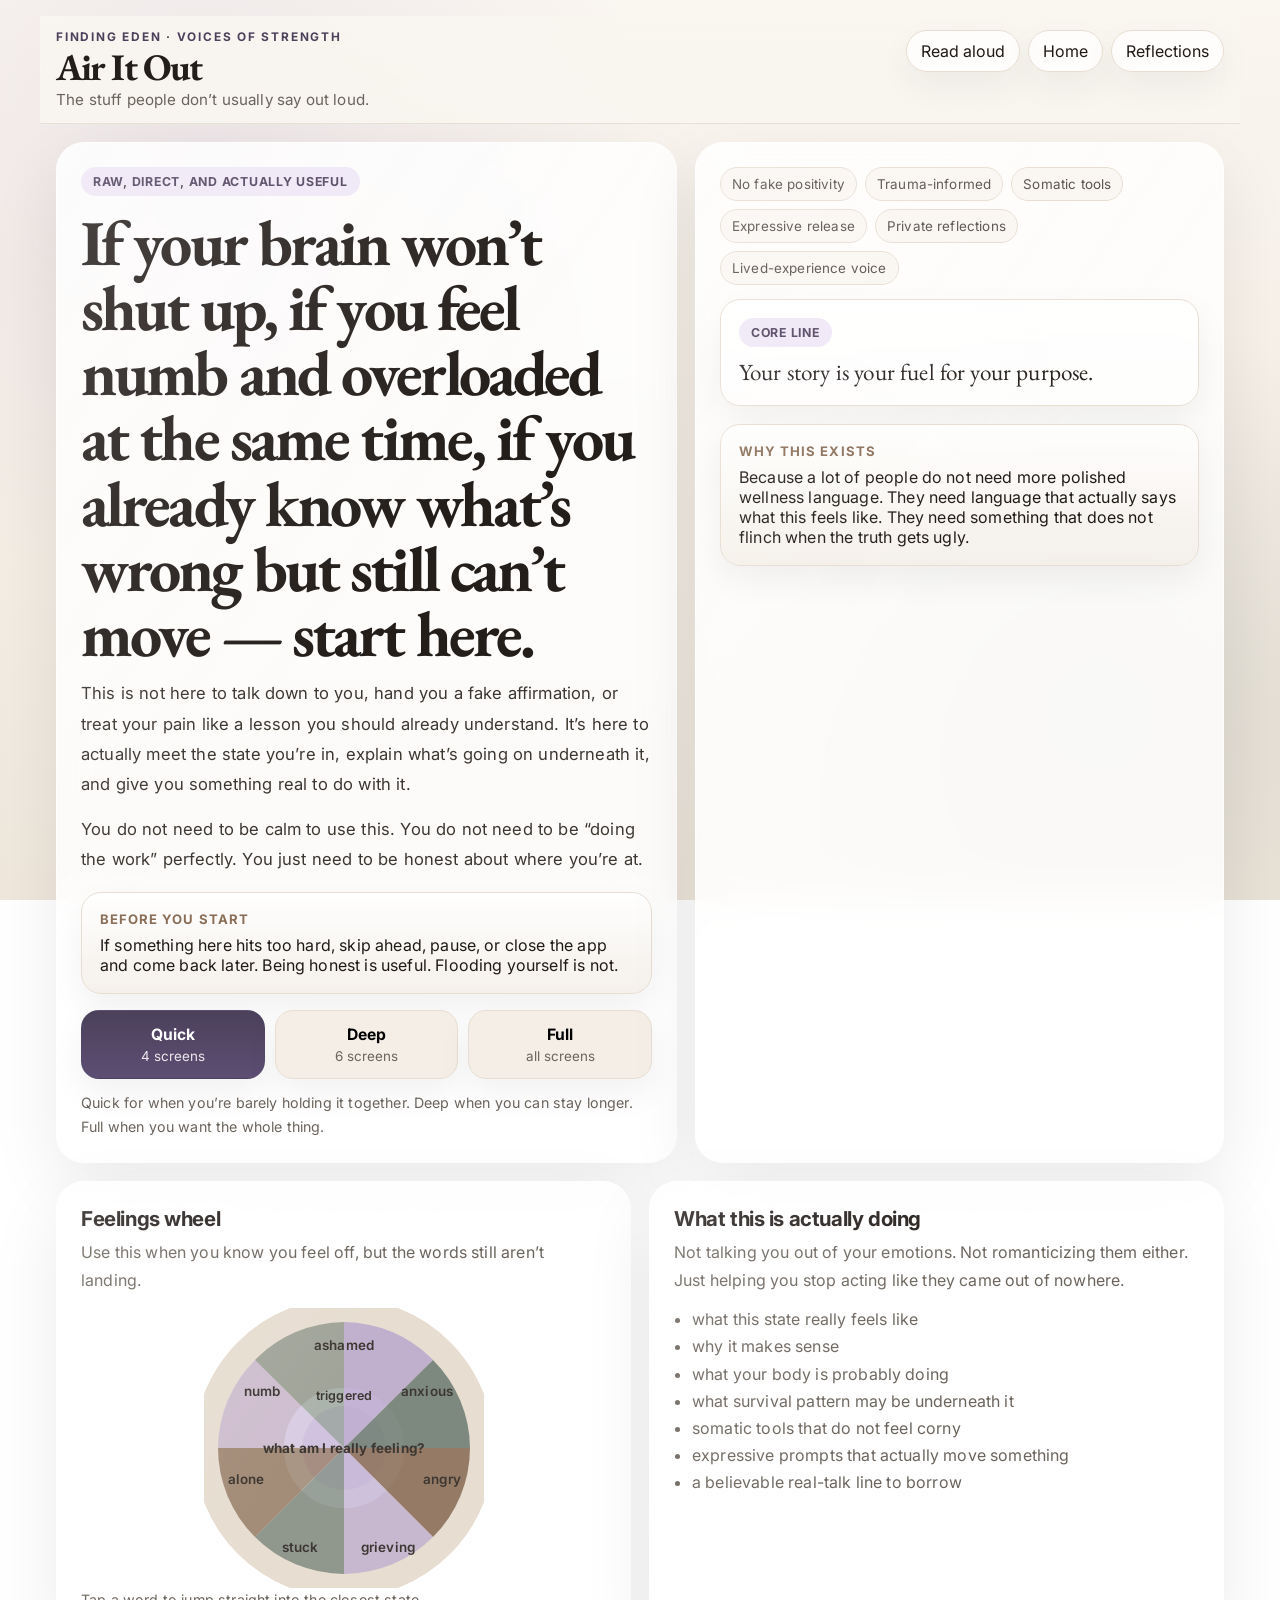
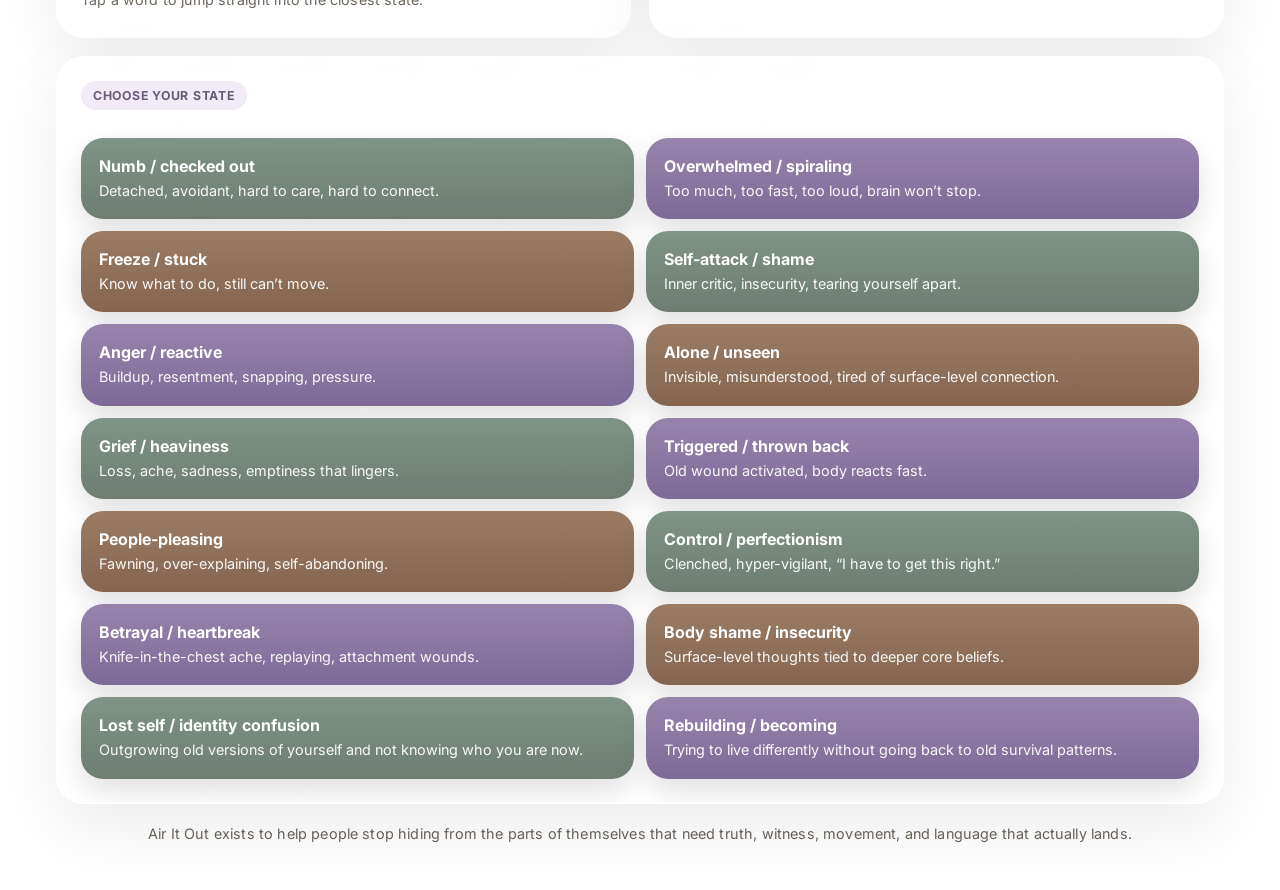
==== commit 9267f070: "Update air-it-out.html" ====
--- a/air-it-out.html
+++ b/air-it-out.html
@@ -7,37 +7,36 @@
   <meta name="theme-color" content="#6f7d73" />
   <meta name="apple-mobile-web-app-capable" content="yes" />
   <meta name="apple-mobile-web-app-status-bar-style" content="default" />
+
   <link rel="preconnect" href="https://fonts.googleapis.com">
   <link rel="preconnect" href="https://fonts.gstatic.com" crossorigin>
   <link href="https://fonts.googleapis.com/css2?family=EB+Garamond:wght@400;500;600;700&family=Inter:wght@300;400;500;600;700&display=swap" rel="stylesheet">
 
   <style>
     :root{
-      --bg:#f4f0e8;
+      --bg:#f6f2eb;
       --bg-soft:#fbf8f4;
-      --card:rgba(255,255,255,.76);
-      --card-strong:rgba(255,255,255,.88);
-      --text:#1f1a16;
-      --muted:#6a6259;
-      --line:#e8ddd1;
-
-      --sage:#6e8074;
-      --sage-deep:#536157;
-      --lav:#b8a5c9;
-      --lav-deep:#7e6798;
-      --wood:#8b6e57;
-      --wood-deep:#6c5545;
+      --card:rgba(255,255,255,.82);
+      --card-strong:rgba(255,255,255,.92);
+      --text:#201a17;
+      --muted:#6b645c;
+      --line:#e7ddd1;
+
+      --sage:#6f7d73;
+      --sage-deep:#506056;
+      --lav:#bca9cf;
+      --lav-deep:#7d6796;
+      --wood:#8a6e57;
+      --wood-deep:#6b5446;
+      --vos:#4b415b;
       --cream:#f1ebe3;
-      --ink:#2a2420;
-      --vos:#4c415d;
-      --danger:#8c5c5c;
-
-      --shadow:0 26px 80px rgba(28,18,10,.08);
-      --shadow-soft:0 16px 36px rgba(28,18,10,.06);
+      --gold:#b39a7a;
+      --shadow:0 24px 70px rgba(24,14,8,.08);
+      --shadow-soft:0 14px 34px rgba(24,14,8,.06);
       --radius:28px;
       --radius-sm:18px;
-      --transition:.32s ease;
-      --max:1180px;
+      --transition:.28s ease;
+      --max:1200px;
     }
 
     *{box-sizing:border-box}
@@ -47,12 +46,12 @@
       font-family:"Inter",sans-serif;
       color:var(--text);
       background:
-        radial-gradient(circle at 14% 18%, rgba(184,165,201,.24), transparent 38%),
-        radial-gradient(circle at 85% 78%, rgba(110,128,116,.18), transparent 34%),
-        linear-gradient(180deg,#f8f4ee 0%, #efe7dc 100%);
-      background-attachment: fixed;
+        radial-gradient(circle at 16% 18%, rgba(188,169,207,.20), transparent 34%),
+        radial-gradient(circle at 86% 78%, rgba(111,125,115,.16), transparent 30%),
+        linear-gradient(180deg,#faf6f0 0%, #efe7dc 100%);
+      background-attachment:fixed;
+      min-height:100vh;
       -webkit-font-smoothing:antialiased;
-      min-height:100vh;
       letter-spacing:.01em;
     }
 
@@ -62,18 +61,18 @@
     .app{
       max-width:var(--max);
       margin:0 auto;
-      padding:16px 16px 40px;
+      padding:16px 16px 44px;
     }
 
     .topbar{
       position:sticky;
       top:0;
-      z-index:50;
+      z-index:70;
       margin:0 -16px 18px;
       padding:0 16px;
-      background:rgba(248,244,238,.84);
+      background:rgba(250,246,240,.86);
       backdrop-filter:blur(18px);
-      border-bottom:1px solid rgba(232,221,209,.86);
+      border-bottom:1px solid rgba(231,221,209,.86);
     }
 
     .topbar-inner{
@@ -89,19 +88,19 @@
 
     .brand-wrap{display:flex;flex-direction:column;gap:4px}
     .brand-kicker{
-      font-size:.76rem;
+      font-size:.74rem;
       text-transform:uppercase;
-      letter-spacing:.14em;
+      letter-spacing:.15em;
       color:var(--vos);
       font-weight:700;
     }
     .brand{
       margin:0;
       font-family:"EB Garamond",serif;
-      font-size:2.25rem;
+      font-size:2.35rem;
       line-height:1;
-      letter-spacing:-.04em;
-      color:var(--ink);
+      letter-spacing:-.05em;
+      color:#241e1b;
     }
     .tagline{
       margin:0;
@@ -111,13 +110,13 @@
 
     .top-actions{
       display:flex;
+      flex-wrap:wrap;
       gap:8px;
-      flex-wrap:wrap;
     }
 
     .ghost-btn{
       border:none;
-      background:rgba(255,255,255,.56);
+      background:rgba(255,255,255,.66);
       border:1px solid var(--line);
       color:var(--text);
       border-radius:999px;
@@ -133,34 +132,45 @@
 
     .view{display:none;animation:fadeUp .34s ease}
     .view.active{display:block}
-
     @keyframes fadeUp{
-      from{opacity:0;transform:translateY(12px)}
+      from{opacity:0;transform:translateY(10px)}
       to{opacity:1;transform:translateY(0)}
     }
 
     .hero{
       display:grid;
-      grid-template-columns:1.1fr .9fr;
+      grid-template-columns:1.08fr .92fr;
       gap:18px;
       margin-bottom:18px;
     }
 
     .card{
+      position:relative;
+      overflow:hidden;
       background:var(--card);
-      backdrop-filter:blur(20px);
-      border:1px solid rgba(255,255,255,.55);
+      border:1px solid rgba(255,255,255,.58);
       border-radius:var(--radius);
       box-shadow:var(--shadow);
-      transition:transform .35s ease, box-shadow .35s ease, background .35s ease;
+      backdrop-filter:blur(20px);
+      transition:transform .34s ease, box-shadow .34s ease;
     }
     .card:hover{
       transform:translateY(-3px);
-      box-shadow:0 32px 100px rgba(28,18,10,.11);
-    }
-
-    .hero-main{padding:30px}
-    .hero-side{padding:24px}
+      box-shadow:0 34px 100px rgba(24,14,8,.10);
+    }
+    .card::before{
+      content:"";
+      position:absolute;
+      inset:0;
+      background:linear-gradient(125deg, rgba(255,255,255,.18), transparent 48%);
+      pointer-events:none;
+    }
+
+    .hero-main,.hero-side,.utility-card,.states-card,.side-nav,.screen-shell,.journal-shell{
+      position:relative;
+      z-index:1;
+      padding:24px;
+    }
 
     .eyebrow{
       display:inline-block;
@@ -175,22 +185,39 @@
       margin-bottom:14px;
     }
 
-    .hero-title,.screen-title,.journal-heading,.section-title{
+    .hero-title,.screen-title,.section-title,.journal-heading{
       margin:0 0 12px;
       font-family:"EB Garamond",serif;
       letter-spacing:-.045em;
-      color:var(--ink);
+      color:#241e1b;
     }
 
     .hero-title{
-      font-size:clamp(2.4rem,5vw,4.4rem);
+      font-size:clamp(2.4rem,5vw,4.6rem);
       line-height:1.02;
     }
     .hero-copy{
       margin:0 0 14px;
-      color:#3f3832;
+      color:#3d3732;
       font-size:1.04rem;
-      line-height:1.8;
+      line-height:1.82;
+    }
+
+    .interrupt{
+      margin-top:18px;
+      padding:18px;
+      border-radius:20px;
+      background:linear-gradient(180deg, rgba(255,255,255,.78), rgba(241,235,227,.74));
+      border:1px solid var(--line);
+      box-shadow:var(--shadow-soft);
+    }
+    .interrupt strong{
+      display:block;
+      margin-bottom:8px;
+      font-size:.82rem;
+      text-transform:uppercase;
+      letter-spacing:.08em;
+      color:var(--wood);
     }
 
     .pills{display:flex;flex-wrap:wrap;gap:8px}
@@ -199,7 +226,7 @@
       border-radius:999px;
       background:#faf6f2;
       border:1px solid var(--line);
-      color:#544d45;
+      color:#534c45;
       font-size:.84rem;
     }
 
@@ -208,14 +235,14 @@
       padding:18px;
       border-radius:20px;
       border:1px solid var(--line);
-      background:linear-gradient(180deg, rgba(255,255,255,.72), rgba(255,255,255,.42));
+      background:linear-gradient(180deg, rgba(255,255,255,.78), rgba(255,255,255,.48));
       box-shadow:var(--shadow-soft);
     }
     .core-quote .line{
       font-family:"EB Garamond",serif;
-      font-size:1.35rem;
-      line-height:1.28;
-      color:var(--ink);
+      font-size:1.45rem;
+      line-height:1.32;
+      color:#241e1b;
     }
 
     .mode-row{
@@ -238,12 +265,11 @@
     .mode-btn strong{display:block;font-size:.98rem;margin-bottom:4px}
     .mode-btn span{display:block;color:var(--muted);font-size:.84rem}
     .mode-btn.active{
-      background:linear-gradient(180deg,var(--vos),#64537a);
-      color:white;
+      background:linear-gradient(180deg,var(--vos),#5d4e73);
       border-color:transparent;
-    }
-    .mode-btn.active span{color:rgba(255,255,255,.86)}
-
+      color:#fff;
+    }
+    .mode-btn.active span{color:rgba(255,255,255,.88)}
     .small-note{
       margin:12px 0 0;
       color:var(--muted);
@@ -257,17 +283,16 @@
       gap:18px;
       margin-bottom:18px;
     }
-    .utility-card{padding:24px}
     .utility-card h3{
       margin:0 0 8px;
-      font-size:1.26rem;
+      font-size:1.28rem;
       letter-spacing:-.02em;
-      color:var(--ink);
+      color:#241e1b;
     }
     .utility-card p{
       margin:0;
       color:var(--muted);
-      line-height:1.7;
+      line-height:1.72;
     }
 
     .wheel-wrap{
@@ -279,19 +304,18 @@
     .wheel-label{
       font-size:.84rem;
       font-weight:600;
-      fill:#3e3833;
+      fill:#3d3732;
       cursor:pointer;
       transition:fill var(--transition);
       user-select:none;
     }
     .wheel-label:hover{fill:var(--vos)}
 
-    .states-card{padding:24px}
     .states-grid{
       display:grid;
       grid-template-columns:repeat(2,1fr);
       gap:12px;
-      margin-top:12px;
+      margin-top:14px;
     }
 
     .state-btn{
@@ -303,7 +327,7 @@
       border-radius:22px;
       padding:18px;
       cursor:pointer;
-      color:white;
+      color:#fff;
       transition:var(--transition);
       box-shadow:0 12px 30px rgba(20,10,0,.12);
     }
@@ -311,41 +335,36 @@
       content:"";
       position:absolute;
       inset:0;
-      background:linear-gradient(120deg, transparent 0%, rgba(255,255,255,.2) 45%, transparent 80%);
+      background:linear-gradient(120deg, transparent 0%, rgba(255,255,255,.18) 45%, transparent 80%);
       transform:translateX(-120%);
       transition:transform .8s ease;
     }
     .state-btn:hover{
       transform:translateY(-2px);
-      filter:brightness(1.02);
-    }
-    .state-btn:hover::after{
-      transform:translateX(140%);
-    }
-
+      filter:brightness(1.03);
+    }
+    .state-btn:hover::after{transform:translateX(140%)}
     .state-btn strong{display:block;font-size:1rem;margin-bottom:4px}
     .state-btn span{display:block;font-size:.9rem;line-height:1.48;opacity:.95}
-
-    .sage{background:linear-gradient(180deg,#809385 0%, #6e8074 100%)}
-    .lav{background:linear-gradient(180deg,#9885af 0%, #7f6c98 100%)}
-    .wood{background:linear-gradient(180deg,#9b7c62 0%, #85654f 100%)}
+    .sage{background:linear-gradient(180deg,#7f9386 0%, #6f7d73 100%)}
+    .lav{background:linear-gradient(180deg,#9784ad 0%, #7e6a98 100%)}
+    .wood{background:linear-gradient(180deg,#9b7c63 0%, #856550 100%)}
 
     .journey-layout{
       display:grid;
-      grid-template-columns:.9fr 1.1fr;
+      grid-template-columns:.88fr 1.12fr;
       gap:18px;
     }
 
-    .side-nav,.screen-shell,.journal-shell{padding:24px}
     .side-nav h3,.journal-heading{
       margin:0 0 8px;
-      font-size:1.32rem;
-      color:var(--ink);
+      font-size:1.34rem;
+      color:#241e1b;
     }
     .side-nav p,.journal-shell p{
       margin:0;
       color:var(--muted);
-      line-height:1.7;
+      line-height:1.72;
     }
 
     .module-list{
@@ -353,11 +372,10 @@
       flex-direction:column;
       gap:10px;
       margin-top:16px;
-      max-height:680px;
+      max-height:740px;
       overflow:auto;
       padding-right:4px;
     }
-
     .module-btn{
       width:100%;
       border:none;
@@ -376,12 +394,12 @@
       background:#fff;
     }
     .module-btn.active{
-      background:linear-gradient(180deg,var(--vos),#5f4e74);
+      background:linear-gradient(180deg,var(--vos),#5c4d72);
       border-color:transparent;
       color:#fff;
     }
     .module-btn strong{display:block;margin-bottom:4px;font-size:.98rem}
-    .module-btn span{display:block;font-size:.86rem;line-height:1.45;opacity:.92;color:inherit}
+    .module-btn span{display:block;font-size:.86rem;line-height:1.46;opacity:.92;color:inherit}
 
     .progress-wrap{margin-bottom:14px}
     .progress-top{
@@ -402,7 +420,7 @@
       height:100%;
       width:0%;
       border-radius:999px;
-      background:linear-gradient(90deg,var(--lav-deep), var(--sage));
+      background:linear-gradient(90deg,var(--lav-deep),var(--sage));
       transition:width .34s ease;
     }
 
@@ -418,12 +436,12 @@
       font-size:.8rem;
       background:#f1ebe3;
       border:1px solid var(--line);
-      color:#5d544b;
+      color:#5c534b;
     }
     .step.active{
       background:var(--sage);
       border-color:transparent;
-      color:white;
+      color:#fff;
     }
 
     .screen-tag{
@@ -438,56 +456,99 @@
       letter-spacing:.05em;
       margin-bottom:10px;
     }
-
     .screen-title{
       font-size:2.2rem;
       line-height:1.06;
     }
 
     .module-visual{
-      height:190px;
+      height:200px;
       border-radius:22px;
       margin:0 0 16px;
       position:relative;
       overflow:hidden;
-      border:1px solid rgba(255,255,255,.5);
+      border:1px solid rgba(255,255,255,.56);
       box-shadow:var(--shadow-soft);
-      background:
-        radial-gradient(circle at 20% 20%, rgba(255,255,255,.42), transparent 30%),
-        linear-gradient(135deg, rgba(255,255,255,.15), rgba(255,255,255,0)),
-        linear-gradient(135deg, var(--sage), var(--lav));
     }
     .module-visual::before{
       content:"";
       position:absolute;
       inset:0;
       background:
-        linear-gradient(120deg, transparent 10%, rgba(255,255,255,.18) 45%, transparent 75%);
-      animation:shimmer 7s linear infinite;
+        radial-gradient(circle at 22% 18%, rgba(255,255,255,.38), transparent 30%),
+        linear-gradient(135deg, rgba(255,255,255,.14), rgba(255,255,255,0));
+      pointer-events:none;
+    }
+    .module-visual::after{
+      content:"";
+      position:absolute;
+      inset:0;
+      background:linear-gradient(120deg, transparent 0%, rgba(255,255,255,.15) 48%, transparent 82%);
+      transform:translateX(-120%);
+      animation:shimmer 8s linear infinite;
+      pointer-events:none;
     }
     @keyframes shimmer{
-      from{transform:translateX(-110%)}
-      to{transform:translateX(110%)}
+      from{transform:translateX(-120%)}
+      to{transform:translateX(130%)}
     }
 
     .screen-copy{
       white-space:pre-line;
       color:#3d3833;
-      font-size:1.03rem;
-      line-height:1.82;
-    }
-
-    .callout,
-    .tool-box,
-    .prompt-box,
-    .diagram-box,
-    .mantra{
+      font-size:1.04rem;
+      line-height:1.85;
+    }
+
+    .checkin-wrap,.callout,.tool-box,.prompt-box,.diagram-box,.mantra,.pause-box{
       border-radius:20px;
       padding:16px;
       margin-top:16px;
       box-shadow:var(--shadow-soft);
     }
 
+    .checkin-wrap{
+      background:#f7f2fb;
+      border:1px solid #e4d9ee;
+    }
+    .checkin-wrap h4,.diagram-box h4,.tool-box h4,.prompt-box h4{
+      margin:0 0 8px;
+      font-size:1rem;
+      letter-spacing:-.01em;
+    }
+
+    .choice-grid{
+      display:flex;
+      flex-wrap:wrap;
+      gap:8px;
+      margin-top:8px;
+    }
+    .choice-chip{
+      border:none;
+      border-radius:999px;
+      padding:10px 12px;
+      cursor:pointer;
+      background:#fff;
+      color:#3f3832;
+      border:1px solid var(--line);
+      transition:var(--transition);
+    }
+    .choice-chip:hover{
+      transform:translateY(-1px);
+      background:#fdfcff;
+    }
+    .choice-chip.active{
+      background:var(--vos);
+      color:#fff;
+      border-color:transparent;
+    }
+    .mini-note{
+      margin-top:10px;
+      color:var(--muted);
+      font-size:.9rem;
+      line-height:1.65;
+    }
+
     .callout{
       background:#f5eee6;
       border-left:4px solid var(--wood);
@@ -499,11 +560,6 @@
       border:1px solid #e5d8ef;
       color:#453953;
     }
-    .diagram-box h4,.tool-box h4,.prompt-box h4{
-      margin:0 0 8px;
-      font-size:1rem;
-      letter-spacing:-.01em;
-    }
     .diagram-flow{
       display:grid;
       gap:10px;
@@ -513,7 +569,7 @@
       padding:10px 12px;
       border-radius:14px;
       border:1px solid rgba(126,103,152,.28);
-      background:rgba(255,255,255,.65);
+      background:rgba(255,255,255,.68);
       font-size:.92rem;
     }
 
@@ -527,7 +583,7 @@
     }
     .tool-box li,.prompt-box li{
       margin:8px 0;
-      line-height:1.65;
+      line-height:1.7;
     }
 
     .prompt-box{
@@ -547,6 +603,30 @@
       color:var(--wood);
       text-transform:uppercase;
       letter-spacing:.08em;
+    }
+
+    .pause-box{
+      background:linear-gradient(180deg, rgba(255,255,255,.78), rgba(241,235,227,.78));
+      border:1px solid var(--line);
+    }
+    .pause-box strong{
+      display:block;
+      margin-bottom:8px;
+      text-transform:uppercase;
+      letter-spacing:.08em;
+      font-size:.8rem;
+      color:var(--wood);
+    }
+
+    .inline-reflection{
+      width:100%;
+      min-height:100px;
+      margin-top:10px;
+      border-radius:16px;
+      border:1px solid var(--line);
+      padding:12px 14px;
+      background:#fff;
+      resize:vertical;
     }
 
     .action-row{
@@ -566,7 +646,7 @@
     .action-btn:hover{transform:translateY(-1px)}
     .action-btn.primary{
       background:linear-gradient(180deg,var(--sage),var(--sage-deep));
-      color:white;
+      color:#fff;
     }
     .action-btn.secondary{
       background:#ece5f3;
@@ -584,9 +664,29 @@
       box-shadow:var(--shadow-soft);
     }
     .journal-input{
-      min-height:180px;
+      min-height:200px;
       resize:vertical;
       line-height:1.7;
+    }
+
+    .starter-prompts{
+      display:flex;
+      flex-wrap:wrap;
+      gap:8px;
+      margin-top:14px;
+    }
+    .starter-btn{
+      border:none;
+      border-radius:999px;
+      padding:10px 12px;
+      background:#f3ede6;
+      border:1px solid var(--line);
+      cursor:pointer;
+      transition:var(--transition);
+    }
+    .starter-btn:hover{
+      background:#fff;
+      transform:translateY(-1px);
     }
 
     .saved-list{
@@ -597,7 +697,6 @@
       overflow:auto;
       padding-right:4px;
     }
-
     .saved-item{
       padding:14px;
       border-radius:18px;
@@ -650,8 +749,8 @@
       .states-grid{grid-template-columns:1fr}
       .mode-row{grid-template-columns:1fr}
       .action-row{flex-direction:column}
-      .screen-title{font-size:1.85rem}
-      .hero-title{font-size:2.5rem}
+      .screen-title{font-size:1.86rem}
+      .hero-title{font-size:2.55rem}
       .module-visual{height:150px}
     }
   </style>
@@ -676,15 +775,23 @@
     <section class="view active" id="homeView">
       <div class="hero">
         <div class="card hero-main">
-          <div class="eyebrow">Raw, honest, and actually useful</div>
-          <h2 class="hero-title">Pick the state that feels closest to where you’re actually at.</h2>
+          <div class="eyebrow">Raw, direct, and actually useful</div>
+          <h2 class="hero-title">If your brain won’t shut up, if you feel numb and overloaded at the same time, if you already know what’s wrong but still can’t move — start here.</h2>
           <p class="hero-copy">
-            This is not here to talk down to you, rush you, or hand you some fake affirmation your body doesn’t believe.
-            It’s here to help you actually see what’s happening, why it makes sense, and what to do with it without pretending you’re fine.
+            This is not here to talk down to you, hand you a fake affirmation, or treat your pain like a lesson you should already understand.
+            It’s here to actually meet the state you’re in, explain what’s going on underneath it, and give you something real to do with it.
           </p>
           <p class="hero-copy">
-            If you’re numb, spiraling, ashamed, angry, grieving, triggered, or tired of pretending surface-level conversations are enough — start there.
+            You do not need to be calm to use this.
+            You do not need to be “doing the work” perfectly.
+            You just need to be honest about where you’re at.
           </p>
+
+          <div class="interrupt">
+            <strong>Before you start</strong>
+            If something here hits too hard, skip ahead, pause, or close the app and come back later.
+            Being honest is useful. Flooding yourself is not.
+          </div>
 
           <div class="mode-row">
             <button class="mode-btn active" data-mode="quick">
@@ -700,7 +807,7 @@
               <span>all screens</span>
             </button>
           </div>
-          <p class="small-note">Quick for when you’re barely holding it together. Deep when you can stay longer. Full for the complete process.</p>
+          <p class="small-note">Quick for when you’re barely holding it together. Deep when you can stay longer. Full when you want the whole thing.</p>
         </div>
 
         <div class="card hero-side">
@@ -718,16 +825,19 @@
             <div class="line">Your story is your fuel for your purpose.</div>
           </div>
 
-          <p class="small-note">
-            Not because what happened was okay. Not because pain is glamorous. Because what you survived shaped how you see, feel, and move through the world — and that depth matters.
-          </p>
+          <div class="interrupt">
+            <strong>Why this exists</strong>
+            Because a lot of people do not need more polished wellness language.
+            They need language that actually says what this feels like.
+            They need something that does not flinch when the truth gets ugly.
+          </div>
         </div>
       </div>
 
       <div class="utility-grid">
         <div class="card utility-card">
           <h3>Feelings wheel</h3>
-          <p>Use this when you know you feel off, but the words are not landing yet.</p>
+          <p>Use this when you know you feel off, but the words still aren’t landing.</p>
           <div class="wheel-wrap">
             <svg width="280" height="280" viewBox="0 0 280 280" role="img" aria-label="Feelings wheel">
               <circle cx="140" cy="140" r="42" fill="#f0e8f6"></circle>
@@ -754,20 +864,18 @@
               <text x="140" y="92" text-anchor="middle" class="wheel-label" style="font-size:.78rem;" data-module="triggered">triggered</text>
             </svg>
           </div>
-          <p class="small-note">Tap a feeling word to jump straight into the closest module.</p>
+          <p class="small-note">Tap a word to jump straight into the closest state.</p>
         </div>
 
         <div class="card utility-card">
           <h3>What this is actually doing</h3>
-          <p>
-            Not talking you out of your emotions. Not romanticizing them either. Just helping you stop acting like they came out of nowhere.
-          </p>
+          <p>Not talking you out of your emotions. Not romanticizing them either. Just helping you stop acting like they came out of nowhere.</p>
           <ul style="margin:12px 0 0; padding-left:18px; color:var(--muted); line-height:1.7;">
             <li>what this state really feels like</li>
             <li>why it makes sense</li>
             <li>what your body is probably doing</li>
             <li>what survival pattern may be underneath it</li>
-            <li>somatic tools that do not feel cheesy</li>
+            <li>somatic tools that do not feel corny</li>
             <li>expressive prompts that actually move something</li>
             <li>a believable real-talk line to borrow</li>
           </ul>
@@ -827,6 +935,13 @@
           <h3 class="journal-heading">Private reflections</h3>
           <p>No one sees this. It saves only in this browser on this device.</p>
 
+          <div class="starter-prompts">
+            <button class="starter-btn" type="button" data-starter="What am I not saying out loud?">What am I not saying out loud?</button>
+            <button class="starter-btn" type="button" data-starter="What hurt more than I admitted?">What hurt more than I admitted?</button>
+            <button class="starter-btn" type="button" data-starter="What am I pretending doesn’t affect me?">What am I pretending doesn’t affect me?</button>
+            <button class="starter-btn" type="button" data-starter="What truth do I keep circling but not fully facing?">What truth do I keep circling but not fully facing?</button>
+          </div>
+
           <input class="journal-title" id="journalTitle" placeholder="Give this reflection a name (optional)" />
           <textarea class="journal-input" id="journalInput" placeholder="Write what you actually feel. No filtering. No cleanup."></textarea>
 
@@ -839,11 +954,13 @@
       </div>
     </section>
 
-    <div class="footer-note">Air It Out exists to help people stop hiding from the parts of themselves that need truth, tenderness, movement, and witness.</div>
+    <div class="footer-note">Air It Out exists to help people stop hiding from the parts of themselves that need truth, witness, movement, and language that actually lands.</div>
   </div>
 
   <script>
-    const STORAGE_KEY = "air_it_out_reflections_final_premium";
+    const STORAGE_KEY = "air_it_out_reflections_full_depth_v4";
+    const DRAFT_KEY = "air_it_out_current_draft_v4";
+
     let currentMode = "quick";
     let currentModuleKey = null;
     let currentScreens = [];
@@ -853,42 +970,53 @@
       numb: {
         title: "Numb / checked out",
         desc: "Detached, avoidant, hard to care, hard to connect.",
-        colors: ["#6e8074","#b8a5c9"],
+        colors: ["#6f7d73","#bca9cf"],
         screens: [
           {
-            tag: "Witness",
-            title: "You’re not lazy. You checked out.",
-            copy: `This isn’t peace.
-It isn’t rest either.
-
-It’s what happens when your system has been carrying too much for too long and finally stops letting you feel all of it the same way.
-
-A lot of people judge themselves hard in this state.
-They call themselves lazy. Unmotivated. Wasting time. Disconnected. Hard to help.
-
-But people do not usually go numb for no reason.
-They usually do it because feeling everything became too expensive.`
-          },
-          {
-            tag: "Meaning",
-            title: "You probably still know what needs to be done.",
-            copy: `That’s what makes this state so frustrating.
-
-Your logical brain may still know the answer.
-You know the task.
-You know what you “should” do.
-You know what would probably help.
-
-But knowing is not the same thing as being connected enough to act on what you know.
-
-A shut-down system can understand everything and still feel completely unreachable from the inside.`
-          },
-          {
-            tag: "Pattern",
+            tag: "Mirror",
+            title: "This is the part where you’re technically still here, but not really in it.",
+            copy: `You answer people.
+You go through motions.
+You might even laugh, work, or get through the day.
+
+But you’re not fully in your life.
+You’re watching it from a slight distance.
+
+You care, but it feels muted.
+You know something is off, but you don’t fully have access to it.
+Then you get frustrated with yourself for not being more present, more productive, more alive.
+
+That frustration makes sense.
+But so does the numbness.
+
+People do not usually check out like this for no reason.
+They usually do it because feeling everything straight on got too expensive.`
+          },
+          {
+            tag: "Why",
+            title: "This doesn’t mean nothing is there. It usually means too much is there.",
+            copy: `Numbness is often not the absence of emotion.
+It’s your nervous system reducing access to the intensity of emotion because it has been too much, too constant, or too unresolved.
+
+That can happen after long stress.
+Long grief.
+Long uncertainty.
+Long emotional survival mode.
+Long periods of having to push through things you never really got to process.
+
+So yes, you may look flat.
+But underneath that flatness there is often a backlog of feeling your system is trying to pace out instead of flooding you with all of it at once.`
+          },
+          {
+            tag: "Loop",
             title: "The numb loop feeds itself.",
             copy: `The more disconnected you feel, the easier it is to avoid.
 The more you avoid, the more guilt builds.
-The more guilt builds, the more your system wants to shut down again.`,
+The more guilt builds, the more your system wants to shut down again.
+
+Then you start telling yourself you’re lazy, broken, wasting time, falling behind, or incapable of change.
+Now you’re numb and ashamed.
+That makes reconnection even harder.`,
             diagram: [
               "too much for too long",
               "push through it anyway",
@@ -898,44 +1026,59 @@
             ]
           },
           {
+            tag: "Check-in",
+            title: "Which part feels most true right now?",
+            copy: `Pick the one that hits closest.`,
+            choices: ["I feel flat", "I feel foggy", "I feel disconnected from myself", "I feel disconnected from other people", "I feel like I’m just going through motions"],
+            note: "You do not need the perfect answer. Just notice which one your body reacts to."
+          },
+          {
             tag: "Body",
-            title: "Start smaller than motivation.",
-            copy: `Do not ask your body for a whole new life right now.
-Ask it for contact.
-
-You are not trying to become productive in this moment.
-You are trying to come back online 5%.`,
+            title: "Do not ask your body for motivation first. Ask it for contact.",
+            copy: `You are not trying to become inspired in this moment.
+You are trying to come back online a little.
+
+The goal is not to suddenly feel everything.
+The goal is to feel one click more here than you did two minutes ago.`,
             toolTitle: "Somatic reset",
             toolCopy: `<ul>
               <li>Press both feet into the floor for 10 seconds.</li>
               <li>Rub your hands together until you feel heat.</li>
-              <li>Touch your neck, arms, or face and notice pressure and temperature.</li>
-              <li>Lift your shoulders up, hold for 3 seconds, then drop them.</li>
-              <li>Look around slowly and name 5 things you can see.</li>
+              <li>Touch your arms, neck, or face and notice pressure and temperature.</li>
+              <li>Lift your shoulders, hold for 3 seconds, then let them drop.</li>
+              <li>Look around the room and name 5 things you can see.</li>
+              <li>Run your hands under warm water if sensation helps you come back.</li>
             </ul>`
+          },
+          {
+            tag: "Pause",
+            title: "Pause before you keep reading.",
+            copy: `Do not scroll for a second.
+
+What are you pretending doesn’t affect you as much as it actually does?`,
+            reflectionPlaceholder: "Write the thing you keep minimizing."
           },
           {
             tag: "Release",
             title: "Give the numbness somewhere to go besides silence.",
             copy: `You do not need insight first.
-You do not need the perfect journal prompt.
+You do not need the perfect prompt.
 You just need a crack in the shutdown.`,
-            promptTitle: "Expressive prompt",
+            promptTitle: "Expressive release",
             promptCopy: `<ul>
               <li>Write: “Right now I don’t want to…” and keep going for 2 minutes.</li>
               <li>Make a list called: “What I’ve been pretending doesn’t affect me.”</li>
-              <li>Take one color and fill a page with it. No art skills. Just pressure and movement.</li>
+              <li>Take one color and cover a page with marks that match how muted or shut down you feel.</li>
               <li>Record a voice memo saying the honest version of what you’ve gone quiet about.</li>
             </ul>`
           },
           {
-            tag: "Rewire",
+            tag: "Truth",
             title: "Don’t force fake positivity here.",
-            copy: `If your mind has been saying “I’m lazy” for years, you are not going to override that with some polished affirmation and suddenly believe it.
-
-So don’t use one.
-
-Use something honest enough that your body doesn’t reject it.`,
+            copy: `If your mind has been saying “I’m lazy” or “I can’t follow through” for years, you are not going to override that with a polished quote and suddenly believe it.
+
+So don’t use a fake line.
+Use an honest one.`,
             mantra: `REAL TALK TO BORROW:
 “I’ve been carrying more than I let myself admit.
 No wonder I shut down.
@@ -944,13 +1087,16 @@
           },
           {
             tag: "Close",
-            title: "Contact matters more than perfection.",
-            copy: `If you feel even a little more present than you did when you opened this, that counts.
-
-This is not a performance.
+            title: "If you feel even a little more here, that counts.",
+            copy: `This is not a performance.
 This is contact.
-And contact is where change starts.`,
-            callout: `Your story is your fuel for your purpose. Even your numb chapters are telling the truth about what your system had to do to survive.`
+
+And contact matters more than perfection.
+
+You are not empty.
+You are protected.
+And protection can soften, safely, slowly, without forcing yourself into fake aliveness.`,
+            callout: `Your story is your fuel for your purpose. Even the numb chapters are telling the truth about what your system had to do to survive.`
           }
         ]
       },
@@ -958,41 +1104,45 @@
       overwhelm: {
         title: "Overwhelmed / spiraling",
         desc: "Too much, too fast, too loud, brain won’t stop.",
-        colors: ["#b8a5c9","#8b6e57"],
+        colors: ["#bca9cf","#8a6e57"],
         screens: [
           {
-            tag: "Witness",
-            title: "You’re not overreacting. You’re overloaded.",
-            copy: `This isn’t just “stress.”
-This is what it feels like when too many things have been building inside your system at once.
+            tag: "Mirror",
+            title: "This is the part where your brain keeps trying to solve everything at once and your body keeps paying the price for it.",
+            copy: `You keep replaying the same thing even though you already know the answer.
+You check your phone and feel worse.
+You try to distract yourself but your body will not let it go.
+You know you’re spiraling and that almost makes you angrier because you can see it happening and still can’t just switch it off.
+
+That is what makes this state so exhausting.
+It is not just panic.
+It is panic plus self-awareness plus frustration plus pressure.`
+          },
+          {
+            tag: "Why",
+            title: "You’re not overreacting. Your system is overloaded.",
+            copy: `This is what it feels like when too many things have been stacking in your nervous system at once.
 
 The conversation you didn’t finish.
 The fear you keep shoving down.
-The thing you know is changing.
 The future you keep trying to control.
 The grief you keep calling stress.
+The relationship dynamic you know is off.
+The choice you feel forced to make.
 The pressure your body has been carrying quietly for too long.
 
-A lot of the time your logical brain already knows what’s happening.
-That’s not the problem.
-The problem is your body hasn’t caught up yet.`
-          },
-          {
-            tag: "Meaning",
-            title: "This is what makes spiraling so exhausting.",
-            copy: `You’re not always confused.
-Sometimes you know exactly what the reality is.
-
-But your nervous system is still acting like everything is urgent, everything is dangerous, and everything must be solved right now.
-
-That split between what you know and what you feel is brutal.`
-          },
-          {
-            tag: "Pattern",
-            title: "The spiral makes everything feel equally urgent.",
-            copy: `That’s why one text can feel like a collapse.
-That’s why you can’t prioritize.
-That’s why your mind starts scanning every possible outcome at once.`,
+A lot of the time your logical brain is not confused.
+Your body just has not caught up to what your mind keeps trying to reason through.`
+          },
+          {
+            tag: "Loop",
+            title: "The spiral turns everything into an emergency.",
+            copy: `That is why one text can feel like a collapse.
+That is why you can’t prioritize.
+That is why your mind starts scanning every possible outcome at once.
+
+The spiral does not only amplify fear.
+It flattens everything into equal urgency.`,
             diagram: [
               "stress builds quietly",
               "your mind tries to get ahead of it",
@@ -1002,26 +1152,42 @@
             ]
           },
           {
+            tag: "Check-in",
+            title: "What is this feeling most like right now?",
+            copy: `Pick the one that feels closest.`,
+            choices: ["future dread", "panic", "mental noise", "too many open loops", "I feel like I’m failing at everything"],
+            note: "You are not trying to diagnose yourself. You are trying to narrow the target."
+          },
+          {
             tag: "Body",
-            title: "You don’t need to calm down. You need to downshift.",
-            copy: `Trying to “calm down” can feel insulting when you’re maxed out.
-
-Downshifting just means giving your nervous system less to fight with for a minute.`,
+            title: "You do not need to calm down. You need to downshift.",
+            copy: `Trying to “calm down” can feel insulting when you’re already maxed out.
+
+Downshifting means giving your system less to fight with for a minute.`,
             toolTitle: "Somatic downshift",
             toolCopy: `<ul>
               <li>Unclench your jaw on purpose.</li>
               <li>Exhale longer than you inhale 6 times.</li>
-              <li>Press your back into a chair or wall and feel the support.</li>
-              <li>Move only your eyes slowly from left to right across the room.</li>
+              <li>Press your back into a chair or wall and notice the support.</li>
+              <li>Move only your eyes slowly left to right across the room.</li>
               <li>Put one hand on your chest and one lower on your stomach for 20 seconds.</li>
+              <li>Say out loud: “Not all of this needs to be handled right now.”</li>
             </ul>`
           },
           {
+            tag: "Pause",
+            title: "Pause.",
+            copy: `Do not solve your whole life from this nervous system state.
+
+What is the one thing your mind keeps circling right now?`,
+            reflectionPlaceholder: "Name the main loop, not all the side loops."
+          },
+          {
             tag: "Release",
-            title: "Get the pressure out of your head and into something else.",
+            title: "Get the charge out of your head and into something else.",
             copy: `Overwhelm gets worse when everything stays abstract.
 Externalize it.`,
-            promptTitle: "Expressive prompt",
+            promptTitle: "Expressive release",
             promptCopy: `<ul>
               <li>Type: “Everything in my head right now is…” without stopping for 2 minutes.</li>
               <li>Make 3 columns: “actual emergency / feels urgent / can wait.”</li>
@@ -1030,7 +1196,7 @@
             </ul>`
           },
           {
-            tag: "Rewire",
+            tag: "Truth",
             title: "Borrow a line your body can actually work with.",
             copy: `You do not need “I’m calm.”
 You do not need “I’m peaceful.”
@@ -1045,7 +1211,7 @@
             title: "Shrink the frame.",
             copy: `Not your whole future.
 Not every possible outcome.
-Not the entire relationship, identity crisis, or decision tree.
+Not the entire decision tree.
 
 Just this hour.
 Maybe just the next 10 minutes.
@@ -1059,47 +1225,43 @@
       freeze: {
         title: "Freeze / stuck",
         desc: "Know what to do, still can’t move.",
-        colors: ["#6e8074","#8b6e57"],
+        colors: ["#6f7d73","#8a6e57"],
         screens: [
           {
-            tag: "Witness",
-            title: "You didn’t lose motivation. Your body hit the brakes.",
-            copy: `This state gets misread constantly.
-
-People call it procrastination. Laziness. Lack of discipline. Avoidance.
-
-But a lot of the time, what’s really happening is that your system does not feel safe taking the next step, even if your mind says it should.
-
-So you stall.
-Distract.
-Doom scroll.
-Think about moving.
-Hate yourself for not moving.
-And somehow still stay still.
-
-That doesn’t mean you don’t care.
-It often means movement feels loaded.`
-          },
-          {
-            tag: "Meaning",
-            title: "Freeze is not always fear in a dramatic form.",
-            copy: `Sometimes it looks quiet.
-Still.
-Passive.
-Flat.
-
-But under that can be a lot of pressure:
-what if I fail,
-what if it changes everything,
-what if I can’t handle what comes next,
-what if I move and regret it?`
-          },
-          {
-            tag: "Pattern",
-            title: "The trap is waiting to feel ready first.",
-            copy: `Freeze keeps saying you’ll move when you feel different.
-
-But for most people it works in reverse.
+            tag: "Mirror",
+            title: "This is the part where you know what needs to happen and still can’t get yourself to move.",
+            copy: `You know the answer.
+You know the task.
+You know what would help.
+You may even know exactly what you are avoiding.
+
+And still nothing happens.
+
+So now you are not just stuck.
+You are stuck and embarrassed about being stuck.
+Stuck and frustrated.
+Stuck and starting to question your own character because movement feels weirdly out of reach.
+
+That state is real.
+And it is not always laziness or lack of willpower.`
+          },
+          {
+            tag: "Why",
+            title: "Sometimes the problem is not that you don’t know. It’s that movement feels loaded.",
+            copy: `Freeze often shows up when the next step carries emotional meaning your system does not want to deal with.
+
+If I move forward, then it becomes real.
+If I answer, then I have to face what comes next.
+If I start, then I can fail.
+If I choose, then I lose the fantasy of all the other choices.
+
+So the body hits the brakes before the mind fully catches up.`
+          },
+          {
+            tag: "Loop",
+            title: "Freeze keeps telling you you’ll move once you feel ready.",
+            copy: `But for most people it works in reverse.
+
 Tiny action creates a little momentum.
 Momentum creates a little energy.
 Energy creates a little trust.`,
@@ -1112,11 +1274,18 @@
             ]
           },
           {
+            tag: "Check-in",
+            title: "What kind of stuck is this?",
+            copy: `Pick the one that fits best.`,
+            choices: ["I’m avoiding a hard truth", "I’m afraid of messing it up", "I’m exhausted", "I’m scared what happens after I act", "I’m numb and don’t feel urgency"],
+            note: "Naming the type of stuck often loosens it."
+          },
+          {
             tag: "Body",
-            title: "Your body needs movement before your mind buys in.",
+            title: "Your body needs movement before your mind fully buys in.",
             copy: `Not a whole workout.
-Not a huge productive day.
-Just enough movement to tell your nervous system: we are not trapped here forever.`,
+Not a giant productive day.
+Just enough movement to tell your system: we are not trapped here forever.`,
             toolTitle: "Somatic thaw",
             toolCopy: `<ul>
               <li>Stand up and sway side to side for 20 seconds.</li>
@@ -1124,13 +1293,20 @@
               <li>March in place for 30 seconds.</li>
               <li>Shake out your hands and arms.</li>
               <li>Walk through a doorway on purpose as a cue that you are changing states.</li>
+              <li>Do one action that takes less than 60 seconds.</li>
             </ul>`
+          },
+          {
+            tag: "Pause",
+            title: "Pause.",
+            copy: `What would moving forward force you to feel, know, or admit?`,
+            reflectionPlaceholder: "Write the part you usually skip over."
           },
           {
             tag: "Release",
             title: "Name what movement would actually bring up.",
             copy: `A lot of freeze loosens when you stop pretending the next step is just a task and admit what it means emotionally.`,
-            promptTitle: "Expressive prompt",
+            promptTitle: "Expressive release",
             promptCopy: `<ul>
               <li>Write: “If I really moved forward, I’d have to face…”</li>
               <li>Make a list called: “What staying stuck protects me from.”</li>
@@ -1138,7 +1314,7 @@
             </ul>`
           },
           {
-            tag: "Rewire",
+            tag: "Truth",
             title: "Use something honest, not grand.",
             copy: `You do not need “I’m unstoppable.”
 You need something your body can believe.`,
@@ -1164,47 +1340,40 @@
       selfAttack: {
         title: "Self-attack / shame",
         desc: "Inner critic, insecurity, tearing yourself apart.",
-        colors: ["#8b6e57","#b8a5c9"],
+        colors: ["#8a6e57","#bca9cf"],
         screens: [
           {
-            tag: "Witness",
-            title: "That voice in your head didn’t start with you.",
-            copy: `The one that says:
-you’re not enough,
-not good enough,
-not lovable enough,
-too much in the wrong places and not enough in the right ones.
-
-It feels like your voice because you’ve heard it for so long.
-
-But that still doesn’t make it neutral.
-And it definitely doesn’t make it true.
-
-A lot of the time your logical brain already knows how distorted it is.
+            tag: "Mirror",
+            title: "This is the part where the loudest voice in your head sounds like the truth just because it has been there so long.",
+            copy: `You don’t just feel bad.
+You start narrating yourself badly.
+
+You zoom in on what’s wrong.
+What’s embarrassing.
+What makes you unlovable.
+What makes you hard to choose.
+What makes you feel like you’re already failing before anyone even says a word.
+
+And the worst part is, you can often hear how unfair it is while it’s happening.
 That doesn’t stop it from hurting.`
           },
           {
-            tag: "Meaning",
-            title: "Knowing it isn’t fully true doesn’t stop the impact.",
-            copy: `That’s what makes this state so exhausting.
-
-Your logical brain may be able to point out the distortion.
-But your body still reacts like the criticism is fact.
-That split is real.`
-          },
-          {
-            tag: "Pattern",
-            title: "This usually isn’t about vanity. It’s deeper than that.",
-            copy: `A lot of self-attack starts looking superficial on the surface.
-
-Looks.
-Worth.
-How people see you.
-Whether you were chosen.
-Whether you are enough.
-
-But underneath that is often a much older question:
-“If I’m really seen, am I still enough?”`,
+            tag: "Why",
+            title: "That voice probably did not start as yours.",
+            copy: `It may sound like you now because you’ve repeated it for so long.
+But a lot of self-attack gets built from years of being compared, criticized, overlooked, not chosen, or made to feel like you had to earn softness.
+
+So now the brain attacks first.
+As if beating everyone else to it might somehow make it safer.
+
+It doesn’t.
+It just makes the inside of your own life feel hostile.`
+          },
+          {
+            tag: "Loop",
+            title: "The self-attack loop rewards itself with false certainty.",
+            copy: `It feels like if you can identify every flaw first, you will somehow stay in control.
+But all it really does is train your mind to look for evidence against you.`,
             diagram: [
               "something triggers old self-doubt",
               "your mind zooms in on what’s wrong",
@@ -1212,6 +1381,13 @@
               "you compare, obsess, or hide",
               "the belief feels even more true"
             ]
+          },
+          {
+            tag: "Check-in",
+            title: "What form is the self-attack taking right now?",
+            copy: `Pick the one that hits closest.`,
+            choices: ["appearance", "worth", "relationships", "failure", "being too much / not enough"],
+            note: "The surface target changes. The wound underneath is usually smaller in number and older in origin."
           },
           {
             tag: "Body",
@@ -1234,19 +1410,25 @@
             </ul>`
           },
           {
+            tag: "Pause",
+            title: "Pause.",
+            copy: `What is the cruelest sentence your mind is repeating right now?`,
+            reflectionPlaceholder: "Write it exactly how it sounds."
+          },
+          {
             tag: "Release",
             title: "Expose the voice instead of letting it run in the dark.",
             copy: `You do not need to bypass the ugly thought.
-You need to stop letting it speak like it’s gospel.`,
-            promptTitle: "Expressive prompt",
+You need to stop letting it speak like it’s neutral.`,
+            promptTitle: "Expressive release",
             promptCopy: `<ul>
               <li>Write: “The voice in my head says…” and let it say everything.</li>
               <li>Then write: “A more honest version is…”</li>
-              <li>Split a page: “What I fear people see” / “What I know I reduce myself to.”</li>
+              <li>Split a page into two columns: “What I fear people see” / “What I know I reduce myself to.”</li>
             </ul>`
           },
           {
-            tag: "Rewire",
+            tag: "Truth",
             title: "Do not jump to a line your body rejects.",
             copy: `If “I love myself” feels fake, skip it.
 
@@ -1273,39 +1455,32 @@
       anger: {
         title: "Anger / reactive",
         desc: "Buildup, resentment, snapping, pressure.",
-        colors: ["#8b6e57","#6e8074"],
+        colors: ["#8a6e57","#6f7d73"],
         screens: [
           {
-            tag: "Witness",
-            title: "This usually isn’t just anger. It’s buildup.",
-            copy: `A lot of people think anger is the whole story.
-It usually isn’t.
-
-A lot of the time it’s what happens when:
-you keep swallowing what bothers you,
-you keep over-accommodating,
-you keep talking yourself out of what hurt,
-you keep trying to be understanding,
-until eventually your body says enough.
-
-Then it comes out sharper and later than you wanted it to.`
-          },
-          {
-            tag: "Meaning",
-            title: "Anger often protects something softer underneath it.",
-            copy: `Powerlessness.
-Humiliation.
-Being used.
-Being dismissed.
-Being hurt.
-Being trapped.
-
-That is why it can feel easier to stay in anger than drop into the softer truth underneath it.`
-          },
-          {
-            tag: "Pattern",
-            title: "The pressure usually builds quietly first.",
-            copy: `By the time anger feels loud, it often has a history.`,
+            tag: "Mirror",
+            title: "This is the part where something in you is done swallowing it.",
+            copy: `You’re irritated faster.
+You have less patience.
+Everything feels closer to the surface.
+You may be snapping, shutting down, fantasizing about saying what you really think, or feeling pressure in your chest like something is trying to break out.
+
+And then, once it comes out, you may judge yourself for the size of the reaction.
+That does not erase the reason it built.`
+          },
+          {
+            tag: "Why",
+            title: "Anger is often not the first emotion. It’s the one that made it to the front.",
+            copy: `Under anger there is often hurt, humiliation, powerlessness, being dismissed, being used, or being forced to keep adapting to something that is not okay.
+
+A lot of people stay in anger because it feels stronger than the softer truth underneath it.
+And sometimes it is.
+It’s the only emotion that feels like it can push back.`
+          },
+          {
+            tag: "Loop",
+            title: "The build-up usually started earlier than the reaction.",
+            copy: `By the time anger feels loud, it usually has a history.`,
             diagram: [
               "something crosses a line",
               "you talk yourself out of it at first",
@@ -1315,10 +1490,17 @@
             ]
           },
           {
+            tag: "Check-in",
+            title: "What’s underneath the anger right now?",
+            copy: `Pick the one that fits most.`,
+            choices: ["hurt", "being disrespected", "being used", "not being heard", "being pushed too far"],
+            note: "Anger is valid. Knowing what it’s covering helps you use it instead of only exploding with it."
+          },
+          {
             tag: "Body",
             title: "Move the charge before you try to reason with it.",
             copy: `Anger is a high-energy state.
-If you stay completely still and try to “be rational,” the charge often just circles.`,
+If you stay still while trying to “be rational,” the charge often just circles.`,
             toolTitle: "Somatic discharge",
             toolCopy: `<ul>
               <li>Press both palms into a wall for 15 seconds. Release. Repeat 3 times.</li>
@@ -1329,10 +1511,16 @@
             </ul>`
           },
           {
+            tag: "Pause",
+            title: "Pause.",
+            copy: `What did you talk yourself out of feeling before it turned into anger?`,
+            reflectionPlaceholder: "Name the earlier hurt."
+          },
+          {
             tag: "Release",
             title: "Let the unsaid version exist somewhere.",
             copy: `A lot of anger starts soft and only gets explosive because it had nowhere honest to go earlier.`,
-            promptTitle: "Expressive prompt",
+            promptTitle: "Expressive release",
             promptCopy: `<ul>
               <li>Write the message you will never send.</li>
               <li>Start with: “What I’m actually angry about is…”</li>
@@ -1340,7 +1528,7 @@
             </ul>`
           },
           {
-            tag: "Rewire",
+            tag: "Truth",
             title: "Do not shame the anger or hand it the wheel.",
             copy: `You do not need “I shouldn’t feel this.”
 That usually just turns anger into shame.`,
@@ -1364,41 +1552,39 @@
       unseen: {
         title: "Alone / unseen",
         desc: "Invisible, misunderstood, tired of surface-level connection.",
-        colors: ["#6e8074","#b8a5c9"],
+        colors: ["#6f7d73","#bca9cf"],
         screens: [
           {
-            tag: "Witness",
-            title: "Feeling unseen hits deeper than people admit.",
-            copy: `It’s not just loneliness.
-It’s not just wanting attention.
-
-It’s the ache of feeling like:
-even when you show up,
-even when you care,
-even when you try,
-something about you still doesn’t fully land.
-
-After enough of that, you start giving less of yourself to the room before the room even has the chance to miss you.`
-          },
-          {
-            tag: "Meaning",
-            title: "This is where people start shrinking.",
-            copy: `You say less.
+            tag: "Mirror",
+            title: "This is the part where you can be around people and still feel emotionally alone.",
+            copy: `It is not just loneliness.
+It is the ache of not feeling met.
+
+You show up.
+You care.
+You listen.
+You know there is more in you than what’s being touched.
+And still something about the room feels shallow, disconnected, or unable to hold what’s real.
+
+After enough of that, you start giving less of yourself before anyone even has the chance to miss you.`
+          },
+          {
+            tag: "Why",
+            title: "Feeling unseen changes how much of yourself you bring into a room.",
+            copy: `When it becomes familiar to not be met deeply, you start protecting yourself by editing yourself first.
+
 You downplay.
-You keep conversations “fun.”
-You act like it doesn’t matter.
+You keep conversations fun.
+You stop going there.
 You tell yourself not to need more.
 
-But wanting depth does not make you too much.
-It just means surface-level connection does not feed you.`
-          },
-          {
-            tag: "Pattern",
+But wanting depth does not make you dramatic.
+It means surface-level connection doesn’t actually feed you.`
+          },
+          {
+            tag: "Loop",
             title: "The unseen loop reinforces itself.",
-            copy: `You brace to not be met.
-So you hide parts of yourself.
-Then people only meet the edited version.
-Then you feel even more unseen.`,
+            copy: `You brace for not being met, so you hide more, so people meet less, so you feel even more unseen.`,
             diagram: [
               "you want real connection",
               "you brace for not being met",
@@ -1406,6 +1592,13 @@
               "the interaction stays shallow",
               "you feel even more unseen"
             ]
+          },
+          {
+            tag: "Check-in",
+            title: "What kind of unseen is this?",
+            copy: `Pick the one that hits closest.`,
+            choices: ["misunderstood", "overlooked", "not chosen", "emotionally alone", "tired of performing ease"],
+            note: "Different forms of feeling unseen land differently in the body."
           },
           {
             tag: "Body",
@@ -1422,11 +1615,17 @@
             </ul>`
           },
           {
+            tag: "Pause",
+            title: "Pause.",
+            copy: `What do you wish someone would notice about you without you having to over-explain it?`,
+            reflectionPlaceholder: "Write the thing you wish was obvious to someone who actually saw you."
+          },
+          {
             tag: "Release",
             title: "Let the version you usually hide have a voice.",
             copy: `This is not about being dramatic.
-It is about being honest.`,
-            promptTitle: "Expressive prompt",
+It’s about being honest.`,
+            promptTitle: "Expressive release",
             promptCopy: `<ul>
               <li>Write: “What I wish someone had noticed is…”</li>
               <li>Write a letter from the version of you that is tired of pretending shallow connection is enough.</li>
@@ -1434,7 +1633,7 @@
             </ul>`
           },
           {
-            tag: "Rewire",
+            tag: "Truth",
             title: "Use a line your body won’t reject.",
             copy: `You do not need “I am deeply loved” if your system does not buy it.
 
@@ -1448,7 +1647,8 @@
             tag: "Close",
             title: "You do not have to keep shrinking to survive shallow rooms.",
             copy: `You are allowed to want more depth than that.
-You are allowed to want the real thing.`
+You are allowed to want the real thing.
+You are allowed to stop calling that “too much.”`
           }
         ]
       },
@@ -1456,38 +1656,45 @@
       grief: {
         title: "Grief / heaviness",
         desc: "Loss, ache, sadness, emptiness that lingers.",
-        colors: ["#8b6e57","#b8a5c9"],
+        colors: ["#8a6e57","#bca9cf"],
         screens: [
           {
-            tag: "Witness",
+            tag: "Mirror",
+            title: "This is the part where everything feels heavier than it looks from the outside.",
+            copy: `You may still be functioning.
+You may still be answering people, showing up, getting through the day.
+
+But underneath that there is an ache.
+A weight.
+A kind of emotional gravity that makes everything feel slower, dimmer, less reachable.
+
+And because grief doesn’t always look dramatic, people underestimate it.
+Sometimes you do too.`
+          },
+          {
+            tag: "Why",
             title: "Some things are heavy because they mattered.",
             copy: `Not everything painful needs to become a lesson immediately.
 
 Some things are just sad.
 Some things are just gone.
-Some things leave an ache that does not fit into ordinary conversation.
-
-And this world is uncomfortable with that.
-It wants you functional, positive, moving on.
-
-Grief does not care about social timing.`
-          },
-          {
-            tag: "Meaning",
+Some things leave an ache that doesn’t fit into ordinary conversation.
+
+And this world gets weirdly uncomfortable with that.
+It wants you functional, positive, grateful, moving forward.
+
+Grief does not care about timing that performs well.`
+          },
+          {
+            tag: "Loop",
             title: "A lot of grief gets mislabeled.",
-            copy: `Sometimes grief gets called stress.
+            copy: `Stress.
 Burnout.
-Numbness.
+Brain fog.
 Being “off.”
 
-Because naming it as grief makes it feel too real.
-
-But it keeps showing up because it wants room, not just management.`
-          },
-          {
-            tag: "Pattern",
-            title: "The body keeps carrying what the mind has not made room for.",
-            copy: `That is why grief can leak into everything.`,
+Sometimes grief keeps getting renamed because naming it directly would make it too real.
+But it keeps showing up because it wants room, not just management.`,
             diagram: [
               "you try to keep functioning",
               "the loss stays unprocessed",
@@ -1495,6 +1702,13 @@
               "you call it something smaller",
               "it keeps showing up anyway"
             ]
+          },
+          {
+            tag: "Check-in",
+            title: "What kind of grief is this?",
+            copy: `Pick the one that feels closest.`,
+            choices: ["a person", "a relationship", "a version of me", "time I can’t get back", "a future I thought I’d have"],
+            note: "All grief counts. It does not have to come from death to be real."
           },
           {
             tag: "Body",
@@ -1510,19 +1724,25 @@
             </ul>`
           },
           {
+            tag: "Pause",
+            title: "Pause.",
+            copy: `What are you still missing that other people seem to think you should be over by now?`,
+            reflectionPlaceholder: "Write what still hurts without defending it."
+          },
+          {
             tag: "Release",
             title: "Make room for what the world doesn’t know how to hold.",
             copy: `Grief often needs a witness, even if that witness is only the page at first.`,
-            promptTitle: "Expressive prompt",
+            promptTitle: "Expressive release",
             promptCopy: `<ul>
-              <li>Write: “What I miss is…” and do not stop too soon.</li>
+              <li>Write: “What I miss is…” and don’t stop too soon.</li>
               <li>Create a list called: “What changed when this happened.”</li>
               <li>Make a playlist for the exact chapter you are grieving.</li>
               <li>Draw or collage what was lost, what remains, and what is unresolved.</li>
             </ul>`
           },
           {
-            tag: "Rewire",
+            tag: "Truth",
             title: "Use a line that honors the weight.",
             copy: `No fake gratitude.
 No forced silver lining.`,
@@ -1535,7 +1755,7 @@
             tag: "Close",
             title: "You are allowed to miss what mattered and still keep living.",
             copy: `Those things can exist together.
-A lot of healing starts when you stop pretending they cannot.`
+A lot of healing starts when you stop pretending they can’t.`
           }
         ]
       },
@@ -1543,37 +1763,37 @@
       triggered: {
         title: "Triggered / thrown back",
         desc: "Old wound activated, body reacts fast.",
-        colors: ["#b8a5c9","#6e8074"],
+        colors: ["#bca9cf","#6f7d73"],
         screens: [
           {
-            tag: "Witness",
-            title: "Your reaction makes more sense than you think.",
-            copy: `Sometimes something small hits your system like something huge.
-
-A tone.
+            tag: "Mirror",
+            title: "This is the part where something small hits your body like something huge.",
+            copy: `A tone.
 A silence.
-A delay.
 A look.
 A phrase.
+A delay.
 A body sensation.
 
-And suddenly you are not just in this moment anymore.
-
-That is why it can feel confusing.
-Because part of you knows what is happening right now is not equal to the size of the reaction.
-But your body is reacting to memory, pattern, and old survival wiring.`
-          },
-          {
-            tag: "Meaning",
-            title: "The body often remembers before the mind does.",
+And suddenly the reaction is bigger than the moment seems to deserve.
+That can make you feel dramatic, embarrassed, confused, or ashamed.
+
+But what’s happening is often simpler than that:
+something current touched something older than your conscious mind had fully named in that second.`
+          },
+          {
+            tag: "Why",
+            title: "Your body often remembers before your mind does.",
             copy: `That is why you can feel activated before you even have words for why.
 
-It often means something current touched something old.`
-          },
-          {
-            tag: "Pattern",
-            title: "The activation loop gets worse when you fight the reaction itself.",
-            copy: `Now you are triggered and ashamed of being triggered at the same time.`,
+A trigger does not automatically mean the current moment is identical to the old one.
+It often means something about the present feels familiar enough to wake up a survival response fast.`
+          },
+          {
+            tag: "Loop",
+            title: "The reaction gets worse when you start judging the reaction itself.",
+            copy: `Now you are triggered and ashamed of being triggered at the same time.
+That piles fear on top of fear.`,
             diagram: [
               "something in the present feels familiar",
               "your body reacts fast",
@@ -1583,11 +1803,18 @@
             ]
           },
           {
+            tag: "Check-in",
+            title: "How is the activation showing up most clearly?",
+            copy: `Pick the one that fits closest.`,
+            choices: ["panic", "rage", "shutdown", "urge to run", "body tension / nausea / chest pain"],
+            note: "Different bodies express old danger in different ways."
+          },
+          {
             tag: "Body",
             title: "Get yourself back into now before analyzing it.",
             copy: `Orientation matters here.
 So does pressure.
-So does reminding your system where and when you are.`,
+So does reminding your nervous system where and when you are.`,
             toolTitle: "Somatic grounding",
             toolCopy: `<ul>
               <li>Look around the room slowly and name 5 objects.</li>
@@ -1598,11 +1825,17 @@
             </ul>`
           },
           {
+            tag: "Pause",
+            title: "Pause.",
+            copy: `What about this feels familiar to your body — not just your mind?`,
+            reflectionPlaceholder: "Describe the familiarity, not the whole story."
+          },
+          {
             tag: "Release",
-            title: "Name what feels familiar about this.",
-            copy: `Not the story you want to tell.
-What actually feels familiar in your body.`,
-            promptTitle: "Expressive prompt",
+            title: "Name the old echo underneath the current moment.",
+            copy: `Not the whole explanation.
+Just the piece your body keeps recognizing.`,
+            promptTitle: "Expressive release",
             promptCopy: `<ul>
               <li>Write: “This reminds my body of…”</li>
               <li>List the first 3 sensations that showed up.</li>
@@ -1610,7 +1843,7 @@
             </ul>`
           },
           {
-            tag: "Rewire",
+            tag: "Truth",
             title: "Bring yourself into the present without denying the past.",
             copy: `You do not need “I’m fine.”
 You do not need “This is nothing.”`,
@@ -1631,34 +1864,40 @@
       peoplePleasing: {
         title: "People-pleasing",
         desc: "Fawning, over-explaining, self-abandoning.",
-        colors: ["#6e8074","#8b6e57"],
+        colors: ["#6f7d73","#8a6e57"],
         screens: [
           {
-            tag: "Witness",
-            title: "You probably learned that keeping the peace felt safer than being honest.",
-            copy: `This state usually does not come from simply being “too nice.”
-
-A lot of it comes from learning early that conflict cost too much.
-That displeasing people felt dangerous.
-That reading the room mattered more than reading yourself.
-
-So now you scan.
-You explain.
-You soften.
-You over-give.
-You say yes before you even know what you feel.`
-          },
-          {
-            tag: "Meaning",
-            title: "This is how self-abandonment starts looking normal.",
-            copy: `You get so used to monitoring other people’s feelings that your own needs start feeling secondary, dramatic, or inconvenient.
-
-Then later you feel resentful, absent, or weirdly disconnected from your own life.`
-          },
-          {
-            tag: "Pattern",
-            title: "The people-pleasing loop feels protective until it doesn’t.",
-            copy: `It gives short-term relief and long-term emptiness.`,
+            tag: "Mirror",
+            title: "This is the part where you can feel yourself leaving yourself in real time just to keep things smooth.",
+            copy: `You explain more than you want to.
+You soften what you actually mean.
+You say yes before you even know how you feel.
+You make other people comfortable while your own body is quietly tightening underneath it all.
+
+Then later you feel drained, weirdly resentful, or frustrated that you did it again.
+
+That frustration makes sense.
+Because a part of you knows you abandoned yourself before anyone else even had the chance to.`
+          },
+          {
+            tag: "Why",
+            title: "This usually comes from learning that honesty felt riskier than adaptation.",
+            copy: `A lot of people-pleasing doesn’t come from being too nice.
+It comes from learning early that conflict cost too much, displeasing people felt dangerous, or staying likable felt safer than staying honest.
+
+So now you read the room before you read yourself.
+You manage tone.
+You over-explain.
+You smooth things over automatically.
+
+That’s not random.
+That’s a survival pattern that got really good at its job.`
+          },
+          {
+            tag: "Loop",
+            title: "People-pleasing creates short-term peace and long-term self-betrayal.",
+            copy: `It works fast, which is why it becomes automatic.
+But the cost shows up later.`,
             diagram: [
               "you sense possible tension",
               "you move to smooth it over",
@@ -1666,6 +1905,13 @@
               "you leave your real feeling behind",
               "resentment builds later"
             ]
+          },
+          {
+            tag: "Check-in",
+            title: "What does this pattern look like most for you?",
+            copy: `Pick the closest one.`,
+            choices: ["saying yes too fast", "over-explaining", "softening my real opinion", "feeling responsible for everyone’s emotions", "avoiding conflict at any cost"],
+            note: "The form matters because that’s where your next interruption starts."
           },
           {
             tag: "Body",
@@ -1685,10 +1931,16 @@
             </ul>`
           },
           {
+            tag: "Pause",
+            title: "Pause.",
+            copy: `What did you actually want to say before you edited it?`,
+            reflectionPlaceholder: "Write the uncensored version."
+          },
+          {
             tag: "Release",
             title: "Let the unsaid no have somewhere to go.",
             copy: `A lot of people-pleasing loosens when the censored truth finally has a place to exist.`,
-            promptTitle: "Expressive prompt",
+            promptTitle: "Expressive release",
             promptCopy: `<ul>
               <li>Write: “What I actually wanted to say was…”</li>
               <li>Make a list of where you perform ease instead of honesty.</li>
@@ -1696,7 +1948,7 @@
             </ul>`
           },
           {
-            tag: "Rewire",
+            tag: "Truth",
             title: "Stay on your own side.",
             copy: `No fake empowerment.
 No pretending boundaries suddenly feel easy.`,
@@ -1724,35 +1976,38 @@
       control: {
         title: "Control / perfectionism",
         desc: "Clenched, hyper-vigilant, “I have to get this right.”",
-        colors: ["#8b6e57","#b8a5c9"],
+        colors: ["#8a6e57","#bca9cf"],
         screens: [
           {
-            tag: "Witness",
-            title: "Control often looks cleaner than fear, but it is still fear.",
-            copy: `This state can look responsible, capable, disciplined, high-functioning.
-
-But underneath it is often a deep belief that if you loosen your grip, something will fall apart.
-
-So you over-plan.
-Over-perfect.
-Over-carry.
-Over-fix.
-
-That does not mean you are “just controlling.”
-A lot of the time it means your body does not trust uncertainty.`
-          },
-          {
-            tag: "Meaning",
-            title: "Perfectionism promises relief it cannot actually give.",
-            copy: `It tells you:
-if I do this right enough, prepare enough, stay ahead enough… then I’ll finally feel settled.
-
-But control usually creates temporary relief followed by more pressure.`
-          },
-          {
-            tag: "Pattern",
-            title: "The control loop keeps moving the goalpost.",
-            copy: `You never get to finally arrive because uncertainty always regenerates.`,
+            tag: "Mirror",
+            title: "This is the part where holding it together starts to feel like the only way to stay safe.",
+            copy: `You plan more.
+You check more.
+You correct more.
+You rehearse more.
+You over-carry because letting things stay loose makes your body feel weirdly exposed.
+
+And because this pattern often looks capable, it gets praised.
+From the outside it can look disciplined, sharp, high-functioning.
+
+From the inside it can feel exhausting, rigid, and impossible to ever fully finish.`
+          },
+          {
+            tag: "Why",
+            title: "Control often looks cleaner than fear, but it’s still fear.",
+            copy: `A lot of perfectionism is really a nervous system strategy.
+
+If I do this right enough, prepare enough, stay ahead enough, maybe nothing will fall apart.
+Maybe no one can judge me first.
+Maybe I can get out in front of the pain.
+
+That doesn’t mean you’re “just controlling.”
+It often means your body does not trust uncertainty yet.`
+          },
+          {
+            tag: "Loop",
+            title: "Perfectionism promises relief it cannot actually deliver.",
+            copy: `It gives temporary relief, then hands you more pressure.`,
             diagram: [
               "uncertainty shows up",
               "you tighten your grip",
@@ -1760,6 +2015,13 @@
               "something still stays uncertain",
               "you double down on control"
             ]
+          },
+          {
+            tag: "Check-in",
+            title: "What are you trying to control most right now?",
+            copy: `Pick the one that hits closest.`,
+            choices: ["how I’m seen", "whether I fail", "other people’s reactions", "my future", "every detail so nothing slips"],
+            note: "The target changes. The need for safety underneath it is usually more consistent."
           },
           {
             tag: "Body",
@@ -1781,10 +2043,16 @@
             </ul>`
           },
           {
+            tag: "Pause",
+            title: "Pause.",
+            copy: `If you stopped trying to control this so hard, what are you afraid would happen?`,
+            reflectionPlaceholder: "Write the fear underneath the grip."
+          },
+          {
             tag: "Release",
             title: "Write the fear underneath the standard.",
-            copy: `A lot of perfectionism gets clearer when you stop calling it standards and ask what you are really scared of.`,
-            promptTitle: "Expressive prompt",
+            copy: `A lot of perfectionism gets clearer when you stop calling it standards and ask what you are actually scared of.`,
+            promptTitle: "Expressive release",
             promptCopy: `<ul>
               <li>Write: “If I don’t control this, I’m scared that…”</li>
               <li>Make 2 columns: “what I’m trying to perfect” / “what fear is underneath it.”</li>
@@ -1792,7 +2060,7 @@
             </ul>`
           },
           {
-            tag: "Rewire",
+            tag: "Truth",
             title: "Use something more honest than surrender language.",
             copy: `You do not need “I surrender to the universe.”`,
             mantra: `REAL TALK TO BORROW:
@@ -1816,34 +2084,40 @@
       betrayal: {
         title: "Betrayal / heartbreak",
         desc: "Knife-in-the-chest ache, replaying, attachment wounds.",
-        colors: ["#8b6e57","#6e8074"],
+        colors: ["#8a6e57","#6f7d73"],
         screens: [
           {
-            tag: "Witness",
-            title: "This one hurts in a way that feels physical.",
-            copy: `Betrayal does not just hurt emotionally.
+            tag: "Mirror",
+            title: "This is the part where your body keeps trying to understand how something that felt real could still cut this deep.",
+            copy: `Betrayal doesn’t just hurt emotionally.
 It can feel like a knife in the chest.
 A body drop.
 A wave of disbelief.
-A replay loop you cannot shut off.
-
-Because betrayal is not just pain.
-It is pain plus confusion.
-Pain plus broken trust.
-Pain plus the question: how did I not see this?`
-          },
-          {
-            tag: "Meaning",
+A replay loop that will not shut up.
+
+You may keep rereading things in your head.
+Replaying the moment.
+Looking for the sign you missed.
+Questioning whether you were naive, blind, too hopeful, too trusting, too much, not enough.
+
+That is what betrayal does.
+It doesn’t just hurt.
+It destabilizes.`
+          },
+          {
+            tag: "Why",
             title: "Your mind keeps replaying because it wants the wound to make sense.",
             copy: `The brain often thinks if it replays hard enough, it can find the missing answer and finally settle.
 
 But a lot of heartbreak loops are not really about information.
-They are about trying to metabolize a reality your system did not want to accept.`
-          },
-          {
-            tag: "Pattern",
-            title: "The replay loop keeps reopening the same cut.",
-            copy: `You circle the moment because the moment never got metabolized.`,
+They are about trying to metabolize a reality your system did not want to accept.
+
+That’s why knowing the facts doesn’t always stop the pain.`
+          },
+          {
+            tag: "Loop",
+            title: "The replay keeps reopening the same cut.",
+            copy: `You circle the moment because the moment never got fully digested.`,
             diagram: [
               "you replay the moment",
               "you search for the missed sign",
@@ -1851,6 +2125,13 @@
               "the body stays activated",
               "you replay it again"
             ]
+          },
+          {
+            tag: "Check-in",
+            title: "What hurts most underneath this?",
+            copy: `Pick the closest one.`,
+            choices: ["being lied to", "being abandoned", "feeling replaceable", "losing trust in myself", "still wanting them despite everything"],
+            note: "This is not about making the pain neat. It’s about making it honest."
           },
           {
             tag: "Body",
@@ -1861,14 +2142,20 @@
               <li>Put one hand on your chest and one below your ribs.</li>
               <li>Exhale longer than you inhale 8 times.</li>
               <li>Lean your back into something solid and let it support you.</li>
-              <li>If tears come, let them. If they do not, that is okay too.</li>
+              <li>If tears come, let them. If they don’t, that’s okay too.</li>
             </ul>`
+          },
+          {
+            tag: "Pause",
+            title: "Pause.",
+            copy: `What question do you keep asking that still doesn’t actually give you peace?`,
+            reflectionPlaceholder: "Write the question you keep circling."
           },
           {
             tag: "Release",
             title: "Give the unsent conversation somewhere to go.",
             copy: `A lot of heartbreak softens when the words stop living only in your body.`,
-            promptTitle: "Expressive prompt",
+            promptTitle: "Expressive release",
             promptCopy: `<ul>
               <li>Write the full unsent letter.</li>
               <li>Finish: “What hurt most was…” and “What I still don’t understand is…”</li>
@@ -1876,7 +2163,7 @@
             </ul>`
           },
           {
-            tag: "Rewire",
+            tag: "Truth",
             title: "Do not force a lesson too fast.",
             copy: `You do not need “everything happens for a reason.”`,
             mantra: `REAL TALK TO BORROW:
@@ -1897,23 +2184,26 @@
       insecurity: {
         title: "Body shame / insecurity",
         desc: "Surface-level thoughts tied to deeper core beliefs.",
-        colors: ["#b8a5c9","#8b6e57"],
+        colors: ["#bca9cf","#8a6e57"],
         screens: [
           {
-            tag: "Witness",
-            title: "This is not really about your face. Or your body.",
-            copy: `It feels like it is.
-But underneath it is often a deeper belief:
+            tag: "Mirror",
+            title: "This is the part where your mind acts like your appearance is the whole issue, even though something deeper is underneath it.",
+            copy: `It feels like it’s about your face.
+Your body.
+How you looked in that moment.
+How someone looked at you.
+What they did or didn’t choose.
+
+But underneath that is often a more brutal belief:
 something about me is not enough.
 
-A lot of people know logically that the thought is distorted.
-That does not stop it from landing like truth.
-
-That is what most people miss.
-Intellectual awareness does not automatically dissolve a core belief that has been rehearsing itself for years.`
-          },
-          {
-            tag: "Meaning",
+A lot of people know logically the thought is distorted.
+That doesn’t stop it from landing like truth.
+That’s what makes it so exhausting.`
+          },
+          {
+            tag: "Why",
             title: "Your brain latched onto appearance because it feels concrete.",
             copy: `When worth feels shaky, the mind often zooms in on something visible.
 
@@ -1922,15 +2212,15 @@
 Skin.
 Aging.
 How you came across.
-How someone looked at you.
-
-Not because you are shallow.
-Because it is easier to obsess over what feels concrete than face the deeper ache underneath.`
-          },
-          {
-            tag: "Pattern",
-            title: "The insecurity loop pulls the same wound closer every time.",
-            copy: `It starts with a trigger and ends with you treating the thought like evidence.`,
+How someone responded.
+
+Not because you’re shallow.
+Because it’s easier to obsess over what feels concrete than face the older, deeper ache underneath it.`
+          },
+          {
+            tag: "Loop",
+            title: "The insecurity loop turns fear into evidence.",
+            copy: `A trigger becomes a belief, the belief becomes a lens, the lens finds more reasons to keep believing itself.`,
             diagram: [
               "old self-doubt gets triggered",
               "your mind zooms in on appearance",
@@ -1940,8 +2230,15 @@
             ]
           },
           {
+            tag: "Check-in",
+            title: "What’s the deeper fear under the insecurity?",
+            copy: `Pick the one that lands hardest.`,
+            choices: ["I’m not attractive enough", "I’m not worth choosing", "people will see what’s wrong with me", "I’m only okay if I look a certain way", "I’ll never feel enough"],
+            note: "The surface target shifts. The core wound is usually more stable."
+          },
+          {
             tag: "Body",
-            title: "Check where the insecurity lands physically.",
+            title: "Check where the shame lands physically.",
             copy: `Shame is physical before it becomes a full spiral.
 
 Chest.
@@ -1960,10 +2257,16 @@
             </ul>`
           },
           {
+            tag: "Pause",
+            title: "Pause.",
+            copy: `What are you actually afraid people see when they look at you?`,
+            reflectionPlaceholder: "Write the raw version, not the polished version."
+          },
+          {
             tag: "Release",
             title: "Expose the deeper belief instead of only fighting the surface thought.",
             copy: `This is usually where the real work is.`,
-            promptTitle: "Expressive prompt",
+            promptTitle: "Expressive release",
             promptCopy: `<ul>
               <li>Write: “What I’m actually afraid people see when they look at me is…”</li>
               <li>Then write: “If that were true, I would believe…”</li>
@@ -1971,7 +2274,7 @@
             </ul>`
           },
           {
-            tag: "Rewire",
+            tag: "Truth",
             title: "Do not force “I’m beautiful” if your body rejects it.",
             copy: `You do not need to jump from self-hate to self-love in one sentence.`,
             mantra: `REAL TALK TO BORROW:
@@ -1994,30 +2297,38 @@
       identity: {
         title: "Lost self / identity confusion",
         desc: "Outgrowing old versions of yourself and not knowing who you are now.",
-        colors: ["#6e8074","#b8a5c9"],
+        colors: ["#6f7d73","#bca9cf"],
         screens: [
           {
-            tag: "Witness",
-            title: "This can feel like grief mixed with emptiness.",
-            copy: `Sometimes you outgrow a version of yourself and do not immediately know who comes next.
-
-That can happen after heartbreak, healing, burnout, leaving survival mode, changing environments, or finally seeing old patterns clearly.
-
-And it is weird because part of you knows you cannot go back.
-But part of you does not yet know what living forward is supposed to look like.`
-          },
-          {
-            tag: "Meaning",
-            title: "The in-between is disorienting because the old self no longer fits.",
-            copy: `The familiar version of you may not work anymore.
-The new version is still forming.
-
-That can feel like losing yourself when it may actually be the start of meeting yourself more honestly.`
-          },
-          {
-            tag: "Pattern",
-            title: "Identity confusion often shows up after a real internal shift.",
-            copy: `What is familiar and what is aligned are not always the same thing.`,
+            tag: "Mirror",
+            title: "This is the part where the old version of you doesn’t fully fit anymore, but the new one isn’t fully solid yet.",
+            copy: `That can feel empty.
+Unsteady.
+Confusing.
+Almost like grief.
+
+You may know you can’t go back to who you were before.
+But you may not fully know who you are now, what you actually want, or how to move without the old patterns that used to organize your life.
+
+That in-between can feel terrifying because it doesn’t come with clean labels.`
+          },
+          {
+            tag: "Why",
+            title: "Not knowing who you are right now does not mean you are nothing.",
+            copy: `Sometimes identity confusion shows up because something real is changing.
+
+Old coping patterns stop fitting.
+Old roles stop making sense.
+Old relationships stop confirming the same version of you.
+Old dreams lose their charge.
+
+That doesn’t mean you’ve lost yourself forever.
+It can mean a false or outdated identity is loosening.`
+          },
+          {
+            tag: "Loop",
+            title: "The in-between gets scarier when you try to force certainty too fast.",
+            copy: `Trying to label everything immediately can become another way of panicking about transition.`,
             diagram: [
               "old identity stops fitting",
               "you lose familiar coping patterns",
@@ -2025,6 +2336,13 @@
               "you feel untethered",
               "you start questioning everything"
             ]
+          },
+          {
+            tag: "Check-in",
+            title: "What part of identity feels most unstable right now?",
+            copy: `Pick the one that hits closest.`,
+            choices: ["what I want", "how I see myself", "what kind of life fits me", "who I am without old roles", "who I’m becoming"],
+            note: "The confusion gets more workable when you narrow what part is actually moving."
           },
           {
             tag: "Body",
@@ -2040,10 +2358,16 @@
             </ul>`
           },
           {
+            tag: "Pause",
+            title: "Pause.",
+            copy: `What version of you are you already outgrowing, even if part of you still tries to go back?`,
+            reflectionPlaceholder: "Write who or what no longer fits."
+          },
+          {
             tag: "Release",
             title: "Let the in-between speak without forcing clarity too fast.",
             copy: `You do not need your whole identity figured out tonight.`,
-            promptTitle: "Expressive prompt",
+            promptTitle: "Expressive release",
             promptCopy: `<ul>
               <li>Write: “I am no longer…” and keep going.</li>
               <li>Then write: “I might be becoming someone who…”</li>
@@ -2051,7 +2375,7 @@
             </ul>`
           },
           {
-            tag: "Rewire",
+            tag: "Truth",
             title: "You can be in transition without being lost forever.",
             copy: `The in-between is not proof you are broken.
 It can be proof you are changing.`,
@@ -2071,31 +2395,34 @@
       rebuild: {
         title: "Rebuilding / becoming",
         desc: "Trying to live differently without going back to old survival patterns.",
-        colors: ["#8b6e57","#6e8074"],
+        colors: ["#8a6e57","#6f7d73"],
         screens: [
           {
-            tag: "Witness",
-            title: "This stage is quieter, but it is still hard.",
-            copy: `A lot of people think the hard part is only the breakdown.
-
-But rebuilding can be its own kind of challenge.
-
-Because now you are trying to live differently without sliding back into the same survival moves.
-You are trying to become someone more honest without turning that into another performance.
-You are trying to hold growth without using it as a new way to judge yourself.`
-          },
-          {
-            tag: "Meaning",
-            title: "The old self still shows up even when you know better.",
-            copy: `That does not mean you have failed.
+            tag: "Mirror",
+            title: "This is the part where the crisis might not be screaming anymore, but the work is still real.",
+            copy: `A lot of people know how to survive.
+Far fewer know how to rebuild.
+
+Because rebuilding is quieter.
+There may not be one dramatic moment to point to.
+It’s the day-to-day work of trying to live differently without sliding back into the same patterns, the same attachments, the same internal rules, the same ways of abandoning yourself.
+
+That work is real.
+And it still takes courage.`
+          },
+          {
+            tag: "Why",
+            title: "Old patterns can still pull even when you know better.",
+            copy: `That does not mean you’ve failed.
 It means patterns have momentum.
 
-A new life usually gets built through repetition, not one breakthrough moment.`
-          },
-          {
-            tag: "Pattern",
-            title: "Rebuilding asks you to choose what aligns, not what simply relieves.",
-            copy: `That difference is a real one.`,
+A new life often feels unfamiliar before it feels safe.
+So your system may still reach for what is known, even when you know it no longer aligns.`
+          },
+          {
+            tag: "Loop",
+            title: "Rebuilding can get interrupted by shame about not being further along.",
+            copy: `That shame can pull you right back toward the thing you’re trying not to build your life around anymore.`,
             diagram: [
               "you notice an old pattern",
               "you feel frustrated it is still there",
@@ -2103,6 +2430,13 @@
               "shame pulls you toward the old coping move",
               "you start over again"
             ]
+          },
+          {
+            tag: "Check-in",
+            title: "What are you most trying to build right now?",
+            copy: `Pick the one that feels most true.`,
+            choices: ["self-trust", "consistency", "healthier choices", "a calmer life", "a more honest version of me"],
+            note: "Naming what you are building helps you stop measuring yourself only by what you’re leaving behind."
           },
           {
             tag: "Body",
@@ -2117,10 +2451,16 @@
             </ul>`
           },
           {
+            tag: "Pause",
+            title: "Pause.",
+            copy: `What old pattern still tries to convince you it’s safer than the life you actually want?`,
+            reflectionPlaceholder: "Write the pull you still feel."
+          },
+          {
             tag: "Release",
             title: "Name what you are no longer willing to keep repeating.",
             copy: `Rebuilding gets stronger when you stop speaking in vague terms and get specific.`,
-            promptTitle: "Expressive prompt",
+            promptTitle: "Expressive release",
             promptCopy: `<ul>
               <li>Write: “The version of me I am outgrowing still wants to…”</li>
               <li>Then write: “The version of me I am building knows…”</li>
@@ -2128,7 +2468,7 @@
             </ul>`
           },
           {
-            tag: "Rewire",
+            tag: "Truth",
             title: "Support process, not perfection.",
             copy: `You do not need to be fully healed to live differently.`,
             mantra: `REAL TALK TO BORROW:
@@ -2167,7 +2507,6 @@
     const journalTitle = document.getElementById("journalTitle");
     const journalInput = document.getElementById("journalInput");
     const savedList = document.getElementById("savedList");
-    const speakBtn = document.getElementById("speakBtn");
 
     function showView(view){
       homeView.classList.remove("active");
@@ -2182,28 +2521,17 @@
       document.querySelectorAll(".mode-btn").forEach(btn => {
         btn.classList.toggle("active", btn.dataset.mode === mode);
       });
-      if(currentModuleKey){
-        startModule(currentModuleKey);
-      }
+      if(currentModuleKey) startModule(currentModuleKey);
     }
 
     function getScreensForMode(screens){
       if(currentMode === "quick"){
-        return [screens[0], screens[2], screens[4], screens[screens.length - 1]].filter(Boolean);
+        return [screens[0], screens[3], screens[5], screens[8]].filter(Boolean);
       }
       if(currentMode === "deep"){
-        return [screens[0], screens[1], screens[2], screens[3], screens[4], screens[screens.length - 1]].filter(Boolean);
+        return [screens[0], screens[1], screens[2], screens[4], screens[6], screens[8]].filter(Boolean);
       }
       return screens;
-    }
-
-    function startModule(key){
-      currentModuleKey = key;
-      currentScreens = getScreensForMode(modules[key].screens);
-      currentScreenIndex = 0;
-      buildModuleList();
-      renderScreen();
-      showView("journey");
     }
 
     function buildModuleList(){
@@ -2218,6 +2546,19 @@
       });
     }
 
+    function renderChoices(choices){
+      if(!choices || !choices.length) return "";
+      return `
+        <div class="checkin-wrap">
+          <h4>Pick what feels closest</h4>
+          <div class="choice-grid">
+            ${choices.map(choice => `<button class="choice-chip" type="button">${escapeHtml(choice)}</button>`).join("")}
+          </div>
+          <div class="mini-note">Tap the one that hits hardest. You do not need the perfect answer.</div>
+        </div>
+      `;
+    }
+
     function renderScreen(){
       const mod = modules[currentModuleKey];
       const screen = currentScreens[currentScreenIndex];
@@ -2235,13 +2576,10 @@
         stepBar.appendChild(el);
       });
 
-      const visualStyle = `background:
-        radial-gradient(circle at 22% 20%, rgba(255,255,255,.42), transparent 30%),
-        linear-gradient(135deg, rgba(255,255,255,.12), rgba(255,255,255,0)),
-        linear-gradient(135deg, ${mod.colors[0]}, ${mod.colors[1]});`;
+      const visualStyle = `background:linear-gradient(135deg, ${mod.colors[0]}, ${mod.colors[1]});`;
 
       let html = `
-        <div class="screen-tag">${screen.tag}</div>
+        <div class="screen-tag">${escapeHtml(screen.tag)}</div>
         <div class="module-visual" style="${visualStyle}"></div>
         <h2 class="screen-title">${escapeHtml(screen.title)}</h2>
         <div class="screen-copy">${escapeHtml(screen.copy).replace(/\n/g,"<br>")}</div>
@@ -2259,10 +2597,23 @@
         html += `</div></div>`;
       }
 
+      if(screen.choices){
+        html += renderChoices(screen.choices);
+      }
+
       if(screen.toolCopy){
         html += `<div class="tool-box"><h4>${escapeHtml(screen.toolTitle || "Somatic tool")}</h4>${screen.toolCopy}</div>`;
       }
 
+      if(screen.reflectionPlaceholder){
+        html += `
+          <div class="pause-box">
+            <strong>Pause</strong>
+            <textarea class="inline-reflection" id="inlineReflection" placeholder="${escapeHtml(screen.reflectionPlaceholder)}"></textarea>
+          </div>
+        `;
+      }
+
       if(screen.promptCopy){
         html += `<div class="prompt-box"><h4>${escapeHtml(screen.promptTitle || "Expressive prompt")}</h4>${screen.promptCopy}</div>`;
       }
@@ -2272,36 +2623,25 @@
       }
 
       screenContent.innerHTML = html;
+
+      screenContent.querySelectorAll(".choice-chip").forEach(btn => {
+        btn.addEventListener("click", () => {
+          screenContent.querySelectorAll(".choice-chip").forEach(b => b.classList.remove("active"));
+          btn.classList.add("active");
+        });
+      });
+
       backBtn.textContent = currentScreenIndex === 0 ? "Home" : "Back";
       nextBtn.textContent = currentScreenIndex === currentScreens.length - 1 ? "Finish" : "Continue";
     }
 
-    function escapeHtml(str){
-      return String(str)
-        .replace(/&/g,"&amp;")
-        .replace(/</g,"&lt;")
-        .replace(/>/g,"&gt;")
-        .replace(/"/g,"&quot;")
-        .replace(/'/g,"&#039;");
-    }
-
-    function saveReflection(){
-      const title = journalTitle.value.trim() || "Untitled reflection";
-      const body = journalInput.value.trim();
-      if(!body) return;
-
-      const items = JSON.parse(localStorage.getItem(STORAGE_KEY) || "[]");
-      items.unshift({
-        id: Date.now(),
-        title,
-        body,
-        module: currentModuleKey ? modules[currentModuleKey].title : "General",
-        createdAt: new Date().toLocaleString()
-      });
-      localStorage.setItem(STORAGE_KEY, JSON.stringify(items));
-      journalTitle.value = "";
-      journalInput.value = "";
-      renderSaved();
+    function startModule(key){
+      currentModuleKey = key;
+      currentScreens = getScreensForMode(modules[key].screens);
+      currentScreenIndex = 0;
+      buildModuleList();
+      renderScreen();
+      showView("journey");
     }
 
     function renderSaved(){
@@ -2318,9 +2658,9 @@
       }
 
       items.forEach(item => {
-        const wrap = document.createElement("div");
-        wrap.className = "saved-item";
-        wrap.innerHTML = `
+        const div = document.createElement("div");
+        div.className = "saved-item";
+        div.innerHTML = `
           <div class="saved-meta">${escapeHtml(item.createdAt)} · ${escapeHtml(item.module)}</div>
           <div class="saved-title">${escapeHtml(item.title)}</div>
           <div class="saved-body">${escapeHtml(item.body).replace(/\n/g,"<br>")}</div>
@@ -2329,7 +2669,7 @@
             <button type="button" data-delete="${item.id}">Delete</button>
           </div>
         `;
-        savedList.appendChild(wrap);
+        savedList.appendChild(div);
       });
 
       savedList.querySelectorAll("[data-copy]").forEach(btn => {
@@ -2355,6 +2695,35 @@
       });
     }
 
+    function saveReflection(){
+      const title = journalTitle.value.trim() || "Untitled reflection";
+      const body = journalInput.value.trim();
+      if(!body) return;
+
+      const items = JSON.parse(localStorage.getItem(STORAGE_KEY) || "[]");
+      items.unshift({
+        id: Date.now(),
+        title,
+        body,
+        module: currentModuleKey ? modules[currentModuleKey].title : "General",
+        createdAt: new Date().toLocaleString()
+      });
+      localStorage.setItem(STORAGE_KEY, JSON.stringify(items));
+      localStorage.removeItem(DRAFT_KEY);
+      journalTitle.value = "";
+      journalInput.value = "";
+      renderSaved();
+    }
+
+    function escapeHtml(str){
+      return String(str)
+        .replace(/&/g,"&amp;")
+        .replace(/</g,"&lt;")
+        .replace(/>/g,"&gt;")
+        .replace(/"/g,"&quot;")
+        .replace(/'/g,"&#039;");
+    }
+
     document.querySelectorAll(".mode-btn").forEach(btn => {
       btn.addEventListener("click", () => setMode(btn.dataset.mode));
     });
@@ -2368,7 +2737,11 @@
     });
 
     document.getElementById("goHomeTop").addEventListener("click", () => showView("home"));
-    document.getElementById("goJournalTop").addEventListener("click", () => showView("journey"));
+
+    document.getElementById("goJournalTop").addEventListener("click", () => {
+      showView("journey");
+      journalView.scrollIntoView({behavior:"smooth", block:"start"});
+    });
 
     backBtn.addEventListener("click", () => {
       if(currentScreenIndex === 0){
@@ -2376,6 +2749,7 @@
       } else {
         currentScreenIndex -= 1;
         renderScreen();
+        window.scrollTo({top:0, behavior:"smooth"});
       }
     });
 
@@ -2385,26 +2759,61 @@
         renderScreen();
         window.scrollTo({top:0, behavior:"smooth"});
       } else {
-        journalTitle.value = modules[currentModuleKey].title;
+        const mod = modules[currentModuleKey];
+        journalTitle.value = mod.title;
+        if(!journalInput.value.trim()){
+          journalInput.value = `What hit hardest for me:\n\nWhat I’m still not saying out loud:\n\nWhat I want to remember from this:\n`;
+        }
         journalInput.focus();
-        document.getElementById("journalView").scrollIntoView({behavior:"smooth", block:"start"});
+        journalView.scrollIntoView({behavior:"smooth", block:"start"});
       }
     });
 
     document.getElementById("saveReflection").addEventListener("click", saveReflection);
 
-    speakBtn.addEventListener("click", () => {
+    document.querySelectorAll(".starter-btn").forEach(btn => {
+      btn.addEventListener("click", () => {
+        const starter = btn.dataset.starter;
+        if(journalInput.value.trim()){
+          journalInput.value += `\n\n${starter}\n`;
+        } else {
+          journalInput.value = `${starter}\n`;
+        }
+        localStorage.setItem(DRAFT_KEY, journalInput.value);
+        journalInput.focus();
+      });
+    });
+
+    journalInput.addEventListener("input", () => {
+      localStorage.setItem(DRAFT_KEY, journalInput.value);
+    });
+
+    const existingDraft = localStorage.getItem(DRAFT_KEY);
+    if(existingDraft){
+      journalInput.value = existingDraft;
+    }
+
+    document.getElementById("speakBtn").addEventListener("click", () => {
       if(!("speechSynthesis" in window)) return;
       window.speechSynthesis.cancel();
-      let text = "Air It Out. The stuff people don’t usually say out loud.";
+
+      let text = "Air It Out. The stuff people do not usually say out loud.";
       if(currentModuleKey && currentScreens.length){
         const s = currentScreens[currentScreenIndex];
         text = `${s.title}. ${s.copy}`;
       }
+
       const utter = new SpeechSynthesisUtterance(text);
       utter.rate = 0.94;
       utter.pitch = 0.96;
       utter.volume = 1;
+
+      const voices = window.speechSynthesis.getVoices();
+      if(voices && voices.length){
+        const preferred = voices.find(v => /female|samantha|ava|victoria|karen/i.test(v.name)) || voices[0];
+        utter.voice = preferred;
+      }
+
       speechSynthesis.speak(utter);
     });
 
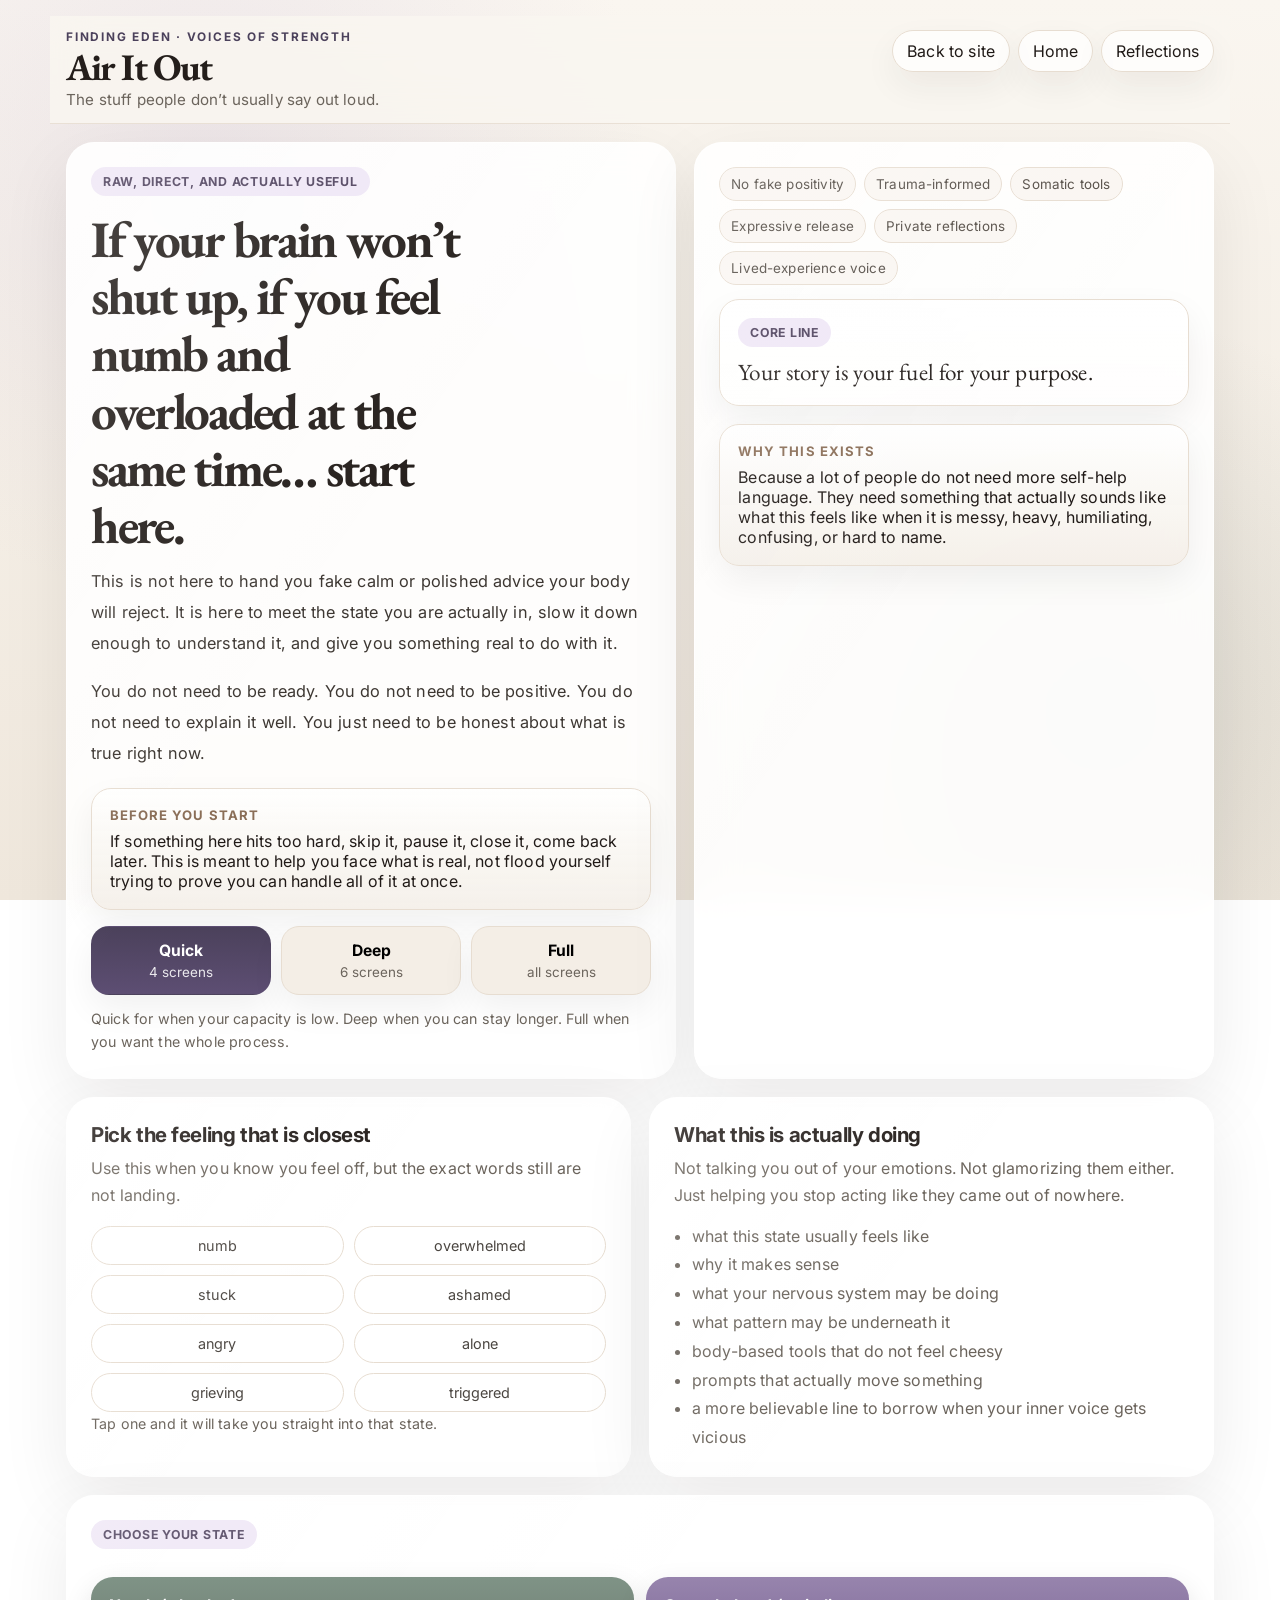
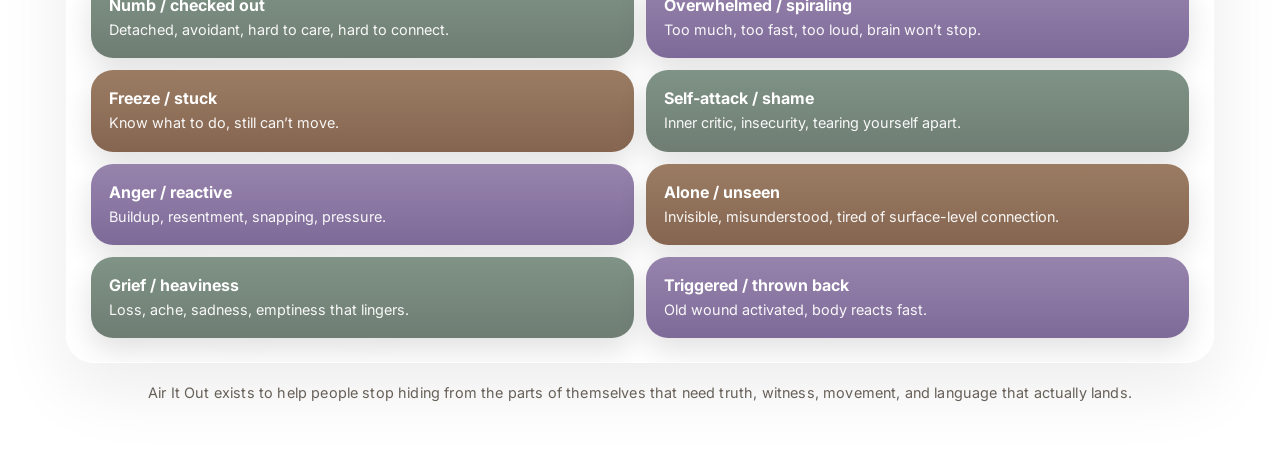
==== commit 5b65928b: "Update air-it-out.html" ====
--- a/air-it-out.html
+++ b/air-it-out.html
@@ -3,7 +3,7 @@
 <head>
   <meta charset="UTF-8" />
   <meta name="viewport" content="width=device-width, initial-scale=1.0, viewport-fit=cover" />
-  <title>Air It Out</title>
+  <title>Air It Out | Finding Eden</title>
   <meta name="theme-color" content="#6f7d73" />
   <meta name="apple-mobile-web-app-capable" content="yes" />
   <meta name="apple-mobile-web-app-status-bar-style" content="default" />
@@ -14,20 +14,19 @@
 
   <style>
     :root{
-      --bg:#f6f2eb;
+      --bg:#f7f3ee;
       --bg-soft:#fbf8f4;
-      --card:rgba(255,255,255,.82);
-      --card-strong:rgba(255,255,255,.92);
+      --card:rgba(255,255,255,.88);
+      --card-strong:#ffffff;
       --text:#201a17;
       --muted:#6b645c;
       --line:#e7ddd1;
-
       --sage:#6f7d73;
-      --sage-deep:#506056;
+      --sage-deep:#4f5f56;
       --lav:#bca9cf;
       --lav-deep:#7d6796;
       --wood:#8a6e57;
-      --wood-deep:#6b5446;
+      --wood-deep:#6d5446;
       --vos:#4b415b;
       --cream:#f1ebe3;
       --gold:#b39a7a;
@@ -36,7 +35,7 @@
       --radius:28px;
       --radius-sm:18px;
       --transition:.28s ease;
-      --max:1200px;
+      --max:1180px;
     }
 
     *{box-sizing:border-box}
@@ -56,6 +55,7 @@
     }
 
     button,input,textarea,select{font:inherit}
+    a{text-decoration:none;color:inherit}
     .hidden{display:none!important}
 
     .app{
@@ -155,7 +155,7 @@
       transition:transform .34s ease, box-shadow .34s ease;
     }
     .card:hover{
-      transform:translateY(-3px);
+      transform:translateY(-2px);
       box-shadow:0 34px 100px rgba(24,14,8,.10);
     }
     .card::before{
@@ -193,14 +193,16 @@
     }
 
     .hero-title{
-      font-size:clamp(2.4rem,5vw,4.6rem);
-      line-height:1.02;
+      font-size:clamp(2rem,4vw,3.3rem);
+      line-height:1.12;
+      max-width:14ch;
     }
     .hero-copy{
-      margin:0 0 14px;
+      margin:0 0 16px;
       color:#3d3732;
-      font-size:1.04rem;
-      line-height:1.82;
+      font-size:1.02rem;
+      line-height:1.92;
+      max-width:58ch;
     }
 
     .interrupt{
@@ -295,21 +297,27 @@
       line-height:1.72;
     }
 
-    .wheel-wrap{
-      display:flex;
-      justify-content:center;
-      align-items:center;
-      margin-top:14px;
-    }
-    .wheel-label{
-      font-size:.84rem;
-      font-weight:600;
-      fill:#3d3732;
+    .feel-grid{
+      display:grid;
+      grid-template-columns:repeat(2,1fr);
+      gap:10px;
+      margin-top:16px;
+    }
+    .feel-tag{
+      padding:10px 12px;
+      border-radius:999px;
+      background:#fff;
+      border:1px solid var(--line);
+      text-align:center;
       cursor:pointer;
-      transition:fill var(--transition);
-      user-select:none;
-    }
-    .wheel-label:hover{fill:var(--vos)}
+      transition:var(--transition);
+      color:#4b4641;
+      font-size:.9rem;
+    }
+    .feel-tag:hover{
+      background:#f4eee6;
+      transform:translateY(-1px);
+    }
 
     .states-grid{
       display:grid;
@@ -457,14 +465,15 @@
       margin-bottom:10px;
     }
     .screen-title{
-      font-size:2.2rem;
-      line-height:1.06;
+      font-size:1.95rem;
+      line-height:1.08;
+      max-width:18ch;
     }
 
     .module-visual{
-      height:200px;
+      height:170px;
       border-radius:22px;
-      margin:0 0 16px;
+      margin:0 0 18px;
       position:relative;
       overflow:hidden;
       border:1px solid rgba(255,255,255,.56);
@@ -479,25 +488,13 @@
         linear-gradient(135deg, rgba(255,255,255,.14), rgba(255,255,255,0));
       pointer-events:none;
     }
-    .module-visual::after{
-      content:"";
-      position:absolute;
-      inset:0;
-      background:linear-gradient(120deg, transparent 0%, rgba(255,255,255,.15) 48%, transparent 82%);
-      transform:translateX(-120%);
-      animation:shimmer 8s linear infinite;
-      pointer-events:none;
-    }
-    @keyframes shimmer{
-      from{transform:translateX(-120%)}
-      to{transform:translateX(130%)}
-    }
 
     .screen-copy{
       white-space:pre-line;
       color:#3d3833;
-      font-size:1.04rem;
-      line-height:1.85;
+      font-size:1rem;
+      line-height:1.95;
+      max-width:60ch;
     }
 
     .checkin-wrap,.callout,.tool-box,.prompt-box,.diagram-box,.mantra,.pause-box{
@@ -737,7 +734,8 @@
       color:var(--muted);
       font-size:.9rem;
       margin-top:18px;
-      line-height:1.65;
+      line-height:1.7;
+      padding:0 6px;
     }
 
     @media (max-width:940px){
@@ -746,12 +744,13 @@
     }
 
     @media (max-width:560px){
-      .states-grid{grid-template-columns:1fr}
+      .states-grid,.feel-grid{grid-template-columns:1fr}
       .mode-row{grid-template-columns:1fr}
       .action-row{flex-direction:column}
-      .screen-title{font-size:1.86rem}
-      .hero-title{font-size:2.55rem}
-      .module-visual{height:150px}
+      .screen-title{font-size:1.7rem}
+      .hero-title{font-size:2.2rem}
+      .module-visual{height:140px}
+      .top-actions{width:100%}
     }
   </style>
 </head>
@@ -765,7 +764,7 @@
           <p class="tagline">The stuff people don’t usually say out loud.</p>
         </div>
         <div class="top-actions">
-          <button class="ghost-btn" id="speakBtn" type="button">Read aloud</button>
+          <a class="ghost-btn" href="/">Back to site</a>
           <button class="ghost-btn" id="goHomeTop" type="button">Home</button>
           <button class="ghost-btn" id="goJournalTop" type="button">Reflections</button>
         </div>
@@ -776,21 +775,21 @@
       <div class="hero">
         <div class="card hero-main">
           <div class="eyebrow">Raw, direct, and actually useful</div>
-          <h2 class="hero-title">If your brain won’t shut up, if you feel numb and overloaded at the same time, if you already know what’s wrong but still can’t move — start here.</h2>
+          <h2 class="hero-title">If your brain won’t shut up, if you feel numb and overloaded at the same time… start here.</h2>
           <p class="hero-copy">
-            This is not here to talk down to you, hand you a fake affirmation, or treat your pain like a lesson you should already understand.
-            It’s here to actually meet the state you’re in, explain what’s going on underneath it, and give you something real to do with it.
+            This is not here to hand you fake calm or polished advice your body will reject.
+            It is here to meet the state you are actually in, slow it down enough to understand it,
+            and give you something real to do with it.
           </p>
           <p class="hero-copy">
-            You do not need to be calm to use this.
-            You do not need to be “doing the work” perfectly.
-            You just need to be honest about where you’re at.
+            You do not need to be ready. You do not need to be positive. You do not need to explain it well.
+            You just need to be honest about what is true right now.
           </p>
 
           <div class="interrupt">
             <strong>Before you start</strong>
-            If something here hits too hard, skip ahead, pause, or close the app and come back later.
-            Being honest is useful. Flooding yourself is not.
+            If something here hits too hard, skip it, pause it, close it, come back later.
+            This is meant to help you face what is real, not flood yourself trying to prove you can handle all of it at once.
           </div>
 
           <div class="mode-row">
@@ -807,7 +806,7 @@
               <span>all screens</span>
             </button>
           </div>
-          <p class="small-note">Quick for when you’re barely holding it together. Deep when you can stay longer. Full when you want the whole thing.</p>
+          <p class="small-note">Quick for when your capacity is low. Deep when you can stay longer. Full when you want the whole process.</p>
         </div>
 
         <div class="card hero-side">
@@ -827,57 +826,43 @@
 
           <div class="interrupt">
             <strong>Why this exists</strong>
-            Because a lot of people do not need more polished wellness language.
-            They need language that actually says what this feels like.
-            They need something that does not flinch when the truth gets ugly.
+            Because a lot of people do not need more self-help language.
+            They need something that actually sounds like what this feels like when it is messy, heavy, humiliating, confusing, or hard to name.
           </div>
         </div>
       </div>
 
       <div class="utility-grid">
         <div class="card utility-card">
-          <h3>Feelings wheel</h3>
-          <p>Use this when you know you feel off, but the words still aren’t landing.</p>
-          <div class="wheel-wrap">
-            <svg width="280" height="280" viewBox="0 0 280 280" role="img" aria-label="Feelings wheel">
-              <circle cx="140" cy="140" r="42" fill="#f0e8f6"></circle>
-              <circle cx="140" cy="140" r="84" fill="none" stroke="#e7ddd1" stroke-width="48"></circle>
-              <circle cx="140" cy="140" r="126" fill="none" stroke="#e7ddd1" stroke-width="48"></circle>
-
-              <path d="M140 140 L140 14 A126 126 0 0 1 229 52 Z" fill="#bca9cf" opacity=".88"></path>
-              <path d="M140 140 L229 52 A126 126 0 0 1 266 140 Z" fill="#6f7d73" opacity=".88"></path>
-              <path d="M140 140 L266 140 A126 126 0 0 1 229 229 Z" fill="#8a6e57" opacity=".88"></path>
-              <path d="M140 140 L229 229 A126 126 0 0 1 140 266 Z" fill="#bca9cf" opacity=".72"></path>
-              <path d="M140 140 L140 266 A126 126 0 0 1 51 229 Z" fill="#6f7d73" opacity=".72"></path>
-              <path d="M140 140 L51 229 A126 126 0 0 1 14 140 Z" fill="#8a6e57" opacity=".72"></path>
-              <path d="M140 140 L14 140 A126 126 0 0 1 51 52 Z" fill="#bca9cf" opacity=".58"></path>
-              <path d="M140 140 L51 52 A126 126 0 0 1 140 14 Z" fill="#6f7d73" opacity=".58"></path>
-
-              <text x="140" y="145" text-anchor="middle" class="wheel-label" style="font-weight:700;">what am I really feeling?</text>
-              <text x="140" y="42" text-anchor="middle" class="wheel-label" data-module="selfAttack">ashamed</text>
-              <text x="223" y="88" text-anchor="middle" class="wheel-label" data-module="overwhelm">anxious</text>
-              <text x="238" y="176" text-anchor="middle" class="wheel-label" data-module="anger">angry</text>
-              <text x="184" y="244" text-anchor="middle" class="wheel-label" data-module="grief">grieving</text>
-              <text x="96" y="244" text-anchor="middle" class="wheel-label" data-module="freeze">stuck</text>
-              <text x="42" y="176" text-anchor="middle" class="wheel-label" data-module="unseen">alone</text>
-              <text x="58" y="88" text-anchor="middle" class="wheel-label" data-module="numb">numb</text>
-              <text x="140" y="92" text-anchor="middle" class="wheel-label" style="font-size:.78rem;" data-module="triggered">triggered</text>
-            </svg>
+          <h3>Pick the feeling that is closest</h3>
+          <p>Use this when you know you feel off, but the exact words still are not landing.</p>
+          <div class="feel-grid">
+            <button class="feel-tag" data-module="numb">numb</button>
+            <button class="feel-tag" data-module="overwhelm">overwhelmed</button>
+            <button class="feel-tag" data-module="freeze">stuck</button>
+            <button class="feel-tag" data-module="selfAttack">ashamed</button>
+            <button class="feel-tag" data-module="anger">angry</button>
+            <button class="feel-tag" data-module="unseen">alone</button>
+            <button class="feel-tag" data-module="grief">grieving</button>
+            <button class="feel-tag" data-module="triggered">triggered</button>
           </div>
-          <p class="small-note">Tap a word to jump straight into the closest state.</p>
+          <p class="small-note">Tap one and it will take you straight into that state.</p>
         </div>
 
         <div class="card utility-card">
           <h3>What this is actually doing</h3>
-          <p>Not talking you out of your emotions. Not romanticizing them either. Just helping you stop acting like they came out of nowhere.</p>
-          <ul style="margin:12px 0 0; padding-left:18px; color:var(--muted); line-height:1.7;">
-            <li>what this state really feels like</li>
+          <p>
+            Not talking you out of your emotions. Not glamorizing them either.
+            Just helping you stop acting like they came out of nowhere.
+          </p>
+          <ul style="margin:12px 0 0; padding-left:18px; color:var(--muted); line-height:1.8;">
+            <li>what this state usually feels like</li>
             <li>why it makes sense</li>
-            <li>what your body is probably doing</li>
-            <li>what survival pattern may be underneath it</li>
-            <li>somatic tools that do not feel corny</li>
-            <li>expressive prompts that actually move something</li>
-            <li>a believable real-talk line to borrow</li>
+            <li>what your nervous system may be doing</li>
+            <li>what pattern may be underneath it</li>
+            <li>body-based tools that do not feel cheesy</li>
+            <li>prompts that actually move something</li>
+            <li>a more believable line to borrow when your inner voice gets vicious</li>
           </ul>
         </div>
       </div>
@@ -893,12 +878,6 @@
           <button class="state-btn wood" data-module="unseen"><strong>Alone / unseen</strong><span>Invisible, misunderstood, tired of surface-level connection.</span></button>
           <button class="state-btn sage" data-module="grief"><strong>Grief / heaviness</strong><span>Loss, ache, sadness, emptiness that lingers.</span></button>
           <button class="state-btn lav" data-module="triggered"><strong>Triggered / thrown back</strong><span>Old wound activated, body reacts fast.</span></button>
-          <button class="state-btn wood" data-module="peoplePleasing"><strong>People-pleasing</strong><span>Fawning, over-explaining, self-abandoning.</span></button>
-          <button class="state-btn sage" data-module="control"><strong>Control / perfectionism</strong><span>Clenched, hyper-vigilant, “I have to get this right.”</span></button>
-          <button class="state-btn lav" data-module="betrayal"><strong>Betrayal / heartbreak</strong><span>Knife-in-the-chest ache, replaying, attachment wounds.</span></button>
-          <button class="state-btn wood" data-module="insecurity"><strong>Body shame / insecurity</strong><span>Surface-level thoughts tied to deeper core beliefs.</span></button>
-          <button class="state-btn sage" data-module="identity"><strong>Lost self / identity confusion</strong><span>Outgrowing old versions of yourself and not knowing who you are now.</span></button>
-          <button class="state-btn lav" data-module="rebuild"><strong>Rebuilding / becoming</strong><span>Trying to live differently without going back to old survival patterns.</span></button>
         </div>
       </div>
     </section>
@@ -907,7 +886,7 @@
       <div class="journey-layout">
         <div class="card side-nav">
           <h3 class="section-title">Your process</h3>
-          <p>This is not about fixing you. It’s about understanding what is actually happening so it stops running you from the dark.</p>
+          <p>This is not about fixing you. It is about understanding what is actually happening so it stops running you from the dark.</p>
           <div class="module-list" id="moduleList"></div>
         </div>
 
@@ -933,7 +912,7 @@
 
         <div class="card journal-shell" id="journalView">
           <h3 class="journal-heading">Private reflections</h3>
-          <p>No one sees this. It saves only in this browser on this device.</p>
+          <p>Nothing here gets posted. It saves only in this browser on this device.</p>
 
           <div class="starter-prompts">
             <button class="starter-btn" type="button" data-starter="What am I not saying out loud?">What am I not saying out loud?</button>
@@ -958,9 +937,7 @@
   </div>
 
   <script>
-    const STORAGE_KEY = "air_it_out_reflections_full_depth_v4";
-    const DRAFT_KEY = "air_it_out_current_draft_v4";
-
+    const STORAGE_KEY = "air_it_out_reflections_premium_v1";
     let currentMode = "quick";
     let currentModuleKey = null;
     let currentScreens = [];
@@ -974,16 +951,16 @@
         screens: [
           {
             tag: "Mirror",
-            title: "This is the part where you’re technically still here, but not really in it.",
+            title: "This is the part where you are technically still here, but not really in it.",
             copy: `You answer people.
 You go through motions.
 You might even laugh, work, or get through the day.
 
-But you’re not fully in your life.
-You’re watching it from a slight distance.
+But you are not fully in your life.
+You are watching it from a slight distance.
 
 You care, but it feels muted.
-You know something is off, but you don’t fully have access to it.
+You know something is off, but you cannot fully access it.
 Then you get frustrated with yourself for not being more present, more productive, more alive.
 
 That frustration makes sense.
@@ -994,9 +971,9 @@
           },
           {
             tag: "Why",
-            title: "This doesn’t mean nothing is there. It usually means too much is there.",
+            title: "This does not mean nothing is there. It usually means too much is there.",
             copy: `Numbness is often not the absence of emotion.
-It’s your nervous system reducing access to the intensity of emotion because it has been too much, too constant, or too unresolved.
+It is your nervous system reducing access to the intensity of emotion because it has been too much, too constant, or too unresolved.
 
 That can happen after long stress.
 Long grief.
@@ -1012,11 +989,7 @@
             title: "The numb loop feeds itself.",
             copy: `The more disconnected you feel, the easier it is to avoid.
 The more you avoid, the more guilt builds.
-The more guilt builds, the more your system wants to shut down again.
-
-Then you start telling yourself you’re lazy, broken, wasting time, falling behind, or incapable of change.
-Now you’re numb and ashamed.
-That makes reconnection even harder.`,
+The more guilt builds, the more your system wants to shut down again.`,
             diagram: [
               "too much for too long",
               "push through it anyway",
@@ -1053,9 +1026,7 @@
           {
             tag: "Pause",
             title: "Pause before you keep reading.",
-            copy: `Do not scroll for a second.
-
-What are you pretending doesn’t affect you as much as it actually does?`,
+            copy: `What are you pretending does not affect you as much as it actually does?`,
             reflectionPlaceholder: "Write the thing you keep minimizing."
           },
           {
@@ -1074,15 +1045,15 @@
           },
           {
             tag: "Truth",
-            title: "Don’t force fake positivity here.",
+            title: "Do not force fake positivity here.",
             copy: `If your mind has been saying “I’m lazy” or “I can’t follow through” for years, you are not going to override that with a polished quote and suddenly believe it.
 
-So don’t use a fake line.
+So do not use a fake line.
 Use an honest one.`,
             mantra: `REAL TALK TO BORROW:
 “I’ve been carrying more than I let myself admit.
 No wonder I shut down.
-That doesn’t mean I’m hopeless.
+That does not mean I’m hopeless.
 It means something in me needs care before it can reconnect.”`
           },
           {
@@ -1108,11 +1079,11 @@
         screens: [
           {
             tag: "Mirror",
-            title: "This is the part where your brain keeps trying to solve everything at once and your body keeps paying the price for it.",
+            title: "This is the part where your brain keeps trying to solve everything at once and your body keeps paying for it.",
             copy: `You keep replaying the same thing even though you already know the answer.
 You check your phone and feel worse.
 You try to distract yourself but your body will not let it go.
-You know you’re spiraling and that almost makes you angrier because you can see it happening and still can’t just switch it off.
+You know you’re spiraling and that almost makes you angrier because you can see it happening and still cannot just switch it off.
 
 That is what makes this state so exhausting.
 It is not just panic.
@@ -1120,10 +1091,10 @@
           },
           {
             tag: "Why",
-            title: "You’re not overreacting. Your system is overloaded.",
+            title: "You are not overreacting. Your system is overloaded.",
             copy: `This is what it feels like when too many things have been stacking in your nervous system at once.
 
-The conversation you didn’t finish.
+The conversation you did not finish.
 The fear you keep shoving down.
 The future you keep trying to control.
 The grief you keep calling stress.
@@ -1138,11 +1109,8 @@
             tag: "Loop",
             title: "The spiral turns everything into an emergency.",
             copy: `That is why one text can feel like a collapse.
-That is why you can’t prioritize.
-That is why your mind starts scanning every possible outcome at once.
-
-The spiral does not only amplify fear.
-It flattens everything into equal urgency.`,
+That is why you cannot prioritize.
+That is why your mind starts scanning every possible outcome at once.`,
             diagram: [
               "stress builds quietly",
               "your mind tries to get ahead of it",
@@ -1161,7 +1129,7 @@
           {
             tag: "Body",
             title: "You do not need to calm down. You need to downshift.",
-            copy: `Trying to “calm down” can feel insulting when you’re already maxed out.
+            copy: `Trying to “calm down” can feel insulting when you are already maxed out.
 
 Downshifting means giving your system less to fight with for a minute.`,
             toolTitle: "Somatic downshift",
@@ -1177,9 +1145,7 @@
           {
             tag: "Pause",
             title: "Pause.",
-            copy: `Do not solve your whole life from this nervous system state.
-
-What is the one thing your mind keeps circling right now?`,
+            copy: `What is the one thing your mind keeps circling right now?`,
             reflectionPlaceholder: "Name the main loop, not all the side loops."
           },
           {
@@ -1214,10 +1180,8 @@
 Not the entire decision tree.
 
 Just this hour.
-Maybe just the next 10 minutes.
-
-Overwhelm loses power when you stop handing it your whole future at once.`,
-            callout: `This didn’t come out of nowhere. It makes sense that your system is acting like too much is happening, because for you, too much has been happening.`
+Maybe just the next 10 minutes.`,
+            callout: `Overwhelm loses power when you stop handing it your whole future at once.`
           }
         ]
       },
@@ -1229,7 +1193,7 @@
         screens: [
           {
             tag: "Mirror",
-            title: "This is the part where you know what needs to happen and still can’t get yourself to move.",
+            title: "This is the part where you know what needs to happen and still cannot get yourself to move.",
             copy: `You know the answer.
 You know the task.
 You know what would help.
@@ -1240,28 +1204,22 @@
 So now you are not just stuck.
 You are stuck and embarrassed about being stuck.
 Stuck and frustrated.
-Stuck and starting to question your own character because movement feels weirdly out of reach.
-
-That state is real.
-And it is not always laziness or lack of willpower.`
+Stuck and starting to question your own character because movement feels weirdly out of reach.`
           },
           {
             tag: "Why",
-            title: "Sometimes the problem is not that you don’t know. It’s that movement feels loaded.",
+            title: "Sometimes the problem is not that you do not know. It is that movement feels loaded.",
             copy: `Freeze often shows up when the next step carries emotional meaning your system does not want to deal with.
 
 If I move forward, then it becomes real.
 If I answer, then I have to face what comes next.
 If I start, then I can fail.
-If I choose, then I lose the fantasy of all the other choices.
-
-So the body hits the brakes before the mind fully catches up.`
+If I choose, then I lose the fantasy of all the other choices.`
           },
           {
             tag: "Loop",
             title: "Freeze keeps telling you you’ll move once you feel ready.",
             copy: `But for most people it works in reverse.
-
 Tiny action creates a little momentum.
 Momentum creates a little energy.
 Energy creates a little trust.`,
@@ -1272,13 +1230,6 @@
               "delay creates shame",
               "shame makes movement feel even harder"
             ]
-          },
-          {
-            tag: "Check-in",
-            title: "What kind of stuck is this?",
-            copy: `Pick the one that fits best.`,
-            choices: ["I’m avoiding a hard truth", "I’m afraid of messing it up", "I’m exhausted", "I’m scared what happens after I act", "I’m numb and don’t feel urgency"],
-            note: "Naming the type of stuck often loosens it."
           },
           {
             tag: "Body",
@@ -1297,34 +1248,8 @@
             </ul>`
           },
           {
-            tag: "Pause",
-            title: "Pause.",
-            copy: `What would moving forward force you to feel, know, or admit?`,
-            reflectionPlaceholder: "Write the part you usually skip over."
-          },
-          {
-            tag: "Release",
-            title: "Name what movement would actually bring up.",
-            copy: `A lot of freeze loosens when you stop pretending the next step is just a task and admit what it means emotionally.`,
-            promptTitle: "Expressive release",
-            promptCopy: `<ul>
-              <li>Write: “If I really moved forward, I’d have to face…”</li>
-              <li>Make a list called: “What staying stuck protects me from.”</li>
-              <li>Draw your life as it feels paused right now, then circle where movement wants to happen first.</li>
-            </ul>`
-          },
-          {
-            tag: "Truth",
-            title: "Use something honest, not grand.",
-            copy: `You do not need “I’m unstoppable.”
-You need something your body can believe.`,
-            mantra: `REAL TALK TO BORROW:
-“I do not need to feel fully ready to start moving.
-I just need to make one honest move and let my body catch up after.”`
-          },
-          {
             tag: "Close",
-            title: "The goal is not speed. It’s thawing.",
+            title: "The goal is not speed. It is thawing.",
             copy: `Open the document.
 Walk outside.
 Put on shoes.
@@ -1344,50 +1269,27 @@
         screens: [
           {
             tag: "Mirror",
-            title: "This is the part where the loudest voice in your head sounds like the truth just because it has been there so long.",
-            copy: `You don’t just feel bad.
+            title: "This is the part where the loudest voice in your head sounds like truth just because it has been there so long.",
+            copy: `You do not just feel bad.
 You start narrating yourself badly.
 
-You zoom in on what’s wrong.
-What’s embarrassing.
+You zoom in on what is wrong.
+What is embarrassing.
 What makes you unlovable.
 What makes you hard to choose.
-What makes you feel like you’re already failing before anyone even says a word.
-
-And the worst part is, you can often hear how unfair it is while it’s happening.
-That doesn’t stop it from hurting.`
+What makes you feel like you are already failing before anyone even says a word.
+
+And the worst part is, you can often hear how unfair it is while it is happening.
+That does not stop it from hurting.`
           },
           {
             tag: "Why",
             title: "That voice probably did not start as yours.",
-            copy: `It may sound like you now because you’ve repeated it for so long.
+            copy: `It may sound like you now because you have repeated it for so long.
 But a lot of self-attack gets built from years of being compared, criticized, overlooked, not chosen, or made to feel like you had to earn softness.
 
 So now the brain attacks first.
-As if beating everyone else to it might somehow make it safer.
-
-It doesn’t.
-It just makes the inside of your own life feel hostile.`
-          },
-          {
-            tag: "Loop",
-            title: "The self-attack loop rewards itself with false certainty.",
-            copy: `It feels like if you can identify every flaw first, you will somehow stay in control.
-But all it really does is train your mind to look for evidence against you.`,
-            diagram: [
-              "something triggers old self-doubt",
-              "your mind zooms in on what’s wrong",
-              "you treat the thought like fact",
-              "you compare, obsess, or hide",
-              "the belief feels even more true"
-            ]
-          },
-          {
-            tag: "Check-in",
-            title: "What form is the self-attack taking right now?",
-            copy: `Pick the one that hits closest.`,
-            choices: ["appearance", "worth", "relationships", "failure", "being too much / not enough"],
-            note: "The surface target changes. The wound underneath is usually smaller in number and older in origin."
+As if beating everyone else to it might somehow make it safer.`
           },
           {
             tag: "Body",
@@ -1405,26 +1307,8 @@
               <li>Look in the mirror for 10 seconds without adjusting anything.</li>
               <li>Notice where your body contracts first.</li>
               <li>Put one hand there and press lightly.</li>
-              <li>Exhale through your mouth like you’re fogging a mirror.</li>
+              <li>Exhale through your mouth like you are fogging a mirror.</li>
               <li>Unclench your face on purpose.</li>
-            </ul>`
-          },
-          {
-            tag: "Pause",
-            title: "Pause.",
-            copy: `What is the cruelest sentence your mind is repeating right now?`,
-            reflectionPlaceholder: "Write it exactly how it sounds."
-          },
-          {
-            tag: "Release",
-            title: "Expose the voice instead of letting it run in the dark.",
-            copy: `You do not need to bypass the ugly thought.
-You need to stop letting it speak like it’s neutral.`,
-            promptTitle: "Expressive release",
-            promptCopy: `<ul>
-              <li>Write: “The voice in my head says…” and let it say everything.</li>
-              <li>Then write: “A more honest version is…”</li>
-              <li>Split a page into two columns: “What I fear people see” / “What I know I reduce myself to.”</li>
             </ul>`
           },
           {
@@ -1443,9 +1327,7 @@
           {
             tag: "Close",
             title: "You do not need confidence first.",
-            copy: `You do not need to feel beautiful, healed, or self-assured to stop being brutal with yourself.
-
-Less cruelty is a real shift.
+            copy: `Less cruelty is a real shift.
 More steadiness is a real shift.
 That counts.`
           }
@@ -1460,41 +1342,17 @@
           {
             tag: "Mirror",
             title: "This is the part where something in you is done swallowing it.",
-            copy: `You’re irritated faster.
+            copy: `You are irritated faster.
 You have less patience.
 Everything feels closer to the surface.
-You may be snapping, shutting down, fantasizing about saying what you really think, or feeling pressure in your chest like something is trying to break out.
-
-And then, once it comes out, you may judge yourself for the size of the reaction.
-That does not erase the reason it built.`
+You may be snapping, shutting down, fantasizing about saying what you really think, or feeling pressure in your chest like something is trying to break out.`
           },
           {
             tag: "Why",
-            title: "Anger is often not the first emotion. It’s the one that made it to the front.",
+            title: "Anger is often not the first emotion. It is the one that made it to the front.",
             copy: `Under anger there is often hurt, humiliation, powerlessness, being dismissed, being used, or being forced to keep adapting to something that is not okay.
 
-A lot of people stay in anger because it feels stronger than the softer truth underneath it.
-And sometimes it is.
-It’s the only emotion that feels like it can push back.`
-          },
-          {
-            tag: "Loop",
-            title: "The build-up usually started earlier than the reaction.",
-            copy: `By the time anger feels loud, it usually has a history.`,
-            diagram: [
-              "something crosses a line",
-              "you talk yourself out of it at first",
-              "pressure builds underneath",
-              "you react bigger later",
-              "then you judge yourself for reacting"
-            ]
-          },
-          {
-            tag: "Check-in",
-            title: "What’s underneath the anger right now?",
-            copy: `Pick the one that fits most.`,
-            choices: ["hurt", "being disrespected", "being used", "not being heard", "being pushed too far"],
-            note: "Anger is valid. Knowing what it’s covering helps you use it instead of only exploding with it."
+A lot of people stay in anger because it feels stronger than the softer truth underneath it.`
           },
           {
             tag: "Body",
@@ -1507,44 +1365,22 @@
               <li>Stomp in place for 20 seconds if your body wants movement.</li>
               <li>Shake out your hands, jaw, shoulders, and chest.</li>
               <li>Exhale hard through your mouth.</li>
-              <li>If safe, say out loud: “This crossed a line for me.”</li>
-            </ul>`
-          },
-          {
-            tag: "Pause",
-            title: "Pause.",
-            copy: `What did you talk yourself out of feeling before it turned into anger?`,
-            reflectionPlaceholder: "Name the earlier hurt."
-          },
-          {
-            tag: "Release",
-            title: "Let the unsaid version exist somewhere.",
-            copy: `A lot of anger starts soft and only gets explosive because it had nowhere honest to go earlier.`,
-            promptTitle: "Expressive release",
-            promptCopy: `<ul>
-              <li>Write the message you will never send.</li>
-              <li>Start with: “What I’m actually angry about is…”</li>
-              <li>Use aggressive marks or pressure on paper to match the intensity in your body.</li>
             </ul>`
           },
           {
             tag: "Truth",
             title: "Do not shame the anger or hand it the wheel.",
-            copy: `You do not need “I shouldn’t feel this.”
-That usually just turns anger into shame.`,
+            copy: `You do not need “I shouldn’t feel this.”`,
             mantra: `REAL TALK TO BORROW:
 “Something in me is not okay with this.
-I can respect that signal without letting it blow up my whole life.
-There is more under this, and I can hear that too.”`
+I can respect that signal without letting it blow up my whole life.”`
           },
           {
             tag: "Close",
             title: "Ask the harder question.",
             copy: `What boundary did I notice too late?
 What hurt did I talk myself out of?
-Where did I go against myself before I got here?
-
-That is usually where the truth lives.`
+Where did I go against myself before I got here?`
           }
         ]
       },
@@ -1563,10 +1399,8 @@
 You show up.
 You care.
 You listen.
-You know there is more in you than what’s being touched.
-And still something about the room feels shallow, disconnected, or unable to hold what’s real.
-
-After enough of that, you start giving less of yourself before anyone even has the chance to miss you.`
+You know there is more in you than what is being touched.
+And still something about the room feels shallow, disconnected, or unable to hold what is real.`
           },
           {
             tag: "Why",
@@ -1576,36 +1410,12 @@
 You downplay.
 You keep conversations fun.
 You stop going there.
-You tell yourself not to need more.
-
-But wanting depth does not make you dramatic.
-It means surface-level connection doesn’t actually feed you.`
-          },
-          {
-            tag: "Loop",
-            title: "The unseen loop reinforces itself.",
-            copy: `You brace for not being met, so you hide more, so people meet less, so you feel even more unseen.`,
-            diagram: [
-              "you want real connection",
-              "you brace for not being met",
-              "you hold parts of yourself back",
-              "the interaction stays shallow",
-              "you feel even more unseen"
-            ]
-          },
-          {
-            tag: "Check-in",
-            title: "What kind of unseen is this?",
-            copy: `Pick the one that hits closest.`,
-            choices: ["misunderstood", "overlooked", "not chosen", "emotionally alone", "tired of performing ease"],
-            note: "Different forms of feeling unseen land differently in the body."
+You tell yourself not to need more.`
           },
           {
             tag: "Body",
             title: "Notice where the ache sits in you.",
-            copy: `For a lot of people this lands in the chest, throat, or behind the eyes.
-
-Before you make a story out of it, just find where it lives physically.`,
+            copy: `For a lot of people this lands in the chest, throat, or behind the eyes.`,
             toolTitle: "Somatic contact",
             toolCopy: `<ul>
               <li>Put one hand on your chest and one hand over your throat or stomach.</li>
@@ -1615,40 +1425,18 @@
             </ul>`
           },
           {
-            tag: "Pause",
-            title: "Pause.",
-            copy: `What do you wish someone would notice about you without you having to over-explain it?`,
-            reflectionPlaceholder: "Write the thing you wish was obvious to someone who actually saw you."
-          },
-          {
-            tag: "Release",
-            title: "Let the version you usually hide have a voice.",
-            copy: `This is not about being dramatic.
-It’s about being honest.`,
-            promptTitle: "Expressive release",
-            promptCopy: `<ul>
-              <li>Write: “What I wish someone had noticed is…”</li>
-              <li>Write a letter from the version of you that is tired of pretending shallow connection is enough.</li>
-              <li>Draw two circles: “what I show” and “what I wish people saw.”</li>
-            </ul>`
-          },
-          {
             tag: "Truth",
-            title: "Use a line your body won’t reject.",
-            copy: `You do not need “I am deeply loved” if your system does not buy it.
-
-Go smaller.
-Go more honest.`,
+            title: "Use a line your body will not reject.",
+            copy: `You do not need “I am deeply loved” if your system does not buy it.`,
             mantra: `REAL TALK TO BORROW:
-“Just because I’ve felt unseen before doesn’t mean I don’t matter.
-It may just mean I’ve been in spaces that didn’t know how to meet me.”`
+“Just because I’ve felt unseen before does not mean I don’t matter.
+It may mean I’ve been in spaces that did not know how to meet me.”`
           },
           {
             tag: "Close",
             title: "You do not have to keep shrinking to survive shallow rooms.",
             copy: `You are allowed to want more depth than that.
-You are allowed to want the real thing.
-You are allowed to stop calling that “too much.”`
+You are allowed to want the real thing.`
           }
         ]
       },
@@ -1666,10 +1454,7 @@
 
 But underneath that there is an ache.
 A weight.
-A kind of emotional gravity that makes everything feel slower, dimmer, less reachable.
-
-And because grief doesn’t always look dramatic, people underestimate it.
-Sometimes you do too.`
+A kind of emotional gravity that makes everything feel slower, dimmer, less reachable.`
           },
           {
             tag: "Why",
@@ -1678,37 +1463,7 @@
 
 Some things are just sad.
 Some things are just gone.
-Some things leave an ache that doesn’t fit into ordinary conversation.
-
-And this world gets weirdly uncomfortable with that.
-It wants you functional, positive, grateful, moving forward.
-
-Grief does not care about timing that performs well.`
-          },
-          {
-            tag: "Loop",
-            title: "A lot of grief gets mislabeled.",
-            copy: `Stress.
-Burnout.
-Brain fog.
-Being “off.”
-
-Sometimes grief keeps getting renamed because naming it directly would make it too real.
-But it keeps showing up because it wants room, not just management.`,
-            diagram: [
-              "you try to keep functioning",
-              "the loss stays unprocessed",
-              "the body keeps carrying it",
-              "you call it something smaller",
-              "it keeps showing up anyway"
-            ]
-          },
-          {
-            tag: "Check-in",
-            title: "What kind of grief is this?",
-            copy: `Pick the one that feels closest.`,
-            choices: ["a person", "a relationship", "a version of me", "time I can’t get back", "a future I thought I’d have"],
-            note: "All grief counts. It does not have to come from death to be real."
+Some things leave an ache that does not fit into ordinary conversation.`
           },
           {
             tag: "Body",
@@ -1724,38 +1479,18 @@
             </ul>`
           },
           {
-            tag: "Pause",
-            title: "Pause.",
-            copy: `What are you still missing that other people seem to think you should be over by now?`,
-            reflectionPlaceholder: "Write what still hurts without defending it."
-          },
-          {
-            tag: "Release",
-            title: "Make room for what the world doesn’t know how to hold.",
-            copy: `Grief often needs a witness, even if that witness is only the page at first.`,
-            promptTitle: "Expressive release",
-            promptCopy: `<ul>
-              <li>Write: “What I miss is…” and don’t stop too soon.</li>
-              <li>Create a list called: “What changed when this happened.”</li>
-              <li>Make a playlist for the exact chapter you are grieving.</li>
-              <li>Draw or collage what was lost, what remains, and what is unresolved.</li>
-            </ul>`
-          },
-          {
             tag: "Truth",
             title: "Use a line that honors the weight.",
             copy: `No fake gratitude.
 No forced silver lining.`,
             mantra: `REAL TALK TO BORROW:
 “This still hurts because it mattered.
-I do not need to rush my way out of that.
-I can carry this honestly without letting it erase me.”`
+I do not need to rush my way out of that.”`
           },
           {
             tag: "Close",
             title: "You are allowed to miss what mattered and still keep living.",
-            copy: `Those things can exist together.
-A lot of healing starts when you stop pretending they can’t.`
+            copy: `Those things can exist together.`
           }
         ]
       },
@@ -1775,39 +1510,14 @@
 A delay.
 A body sensation.
 
-And suddenly the reaction is bigger than the moment seems to deserve.
-That can make you feel dramatic, embarrassed, confused, or ashamed.
-
-But what’s happening is often simpler than that:
-something current touched something older than your conscious mind had fully named in that second.`
+And suddenly the reaction is bigger than the moment seems to deserve.`
           },
           {
             tag: "Why",
             title: "Your body often remembers before your mind does.",
             copy: `That is why you can feel activated before you even have words for why.
 
-A trigger does not automatically mean the current moment is identical to the old one.
-It often means something about the present feels familiar enough to wake up a survival response fast.`
-          },
-          {
-            tag: "Loop",
-            title: "The reaction gets worse when you start judging the reaction itself.",
-            copy: `Now you are triggered and ashamed of being triggered at the same time.
-That piles fear on top of fear.`,
-            diagram: [
-              "something in the present feels familiar",
-              "your body reacts fast",
-              "your mind tries to catch up",
-              "you feel ashamed about the intensity",
-              "the reaction gets bigger because now you’re fighting it too"
-            ]
-          },
-          {
-            tag: "Check-in",
-            title: "How is the activation showing up most clearly?",
-            copy: `Pick the one that fits closest.`,
-            choices: ["panic", "rage", "shutdown", "urge to run", "body tension / nausea / chest pain"],
-            note: "Different bodies express old danger in different ways."
+A trigger often means something about the present feels familiar enough to wake up a survival response fast.`
           },
           {
             tag: "Body",
@@ -1821,25 +1531,6 @@
               <li>Press both feet hard into the floor for 10 seconds. Release. Repeat.</li>
               <li>Touch a solid surface and describe it: cold, smooth, rough, warm.</li>
               <li>Say today’s date, your age, and where you are.</li>
-              <li>Use a blanket or something weighted if that helps.</li>
-            </ul>`
-          },
-          {
-            tag: "Pause",
-            title: "Pause.",
-            copy: `What about this feels familiar to your body — not just your mind?`,
-            reflectionPlaceholder: "Describe the familiarity, not the whole story."
-          },
-          {
-            tag: "Release",
-            title: "Name the old echo underneath the current moment.",
-            copy: `Not the whole explanation.
-Just the piece your body keeps recognizing.`,
-            promptTitle: "Expressive release",
-            promptCopy: `<ul>
-              <li>Write: “This reminds my body of…”</li>
-              <li>List the first 3 sensations that showed up.</li>
-              <li>Draw where the trigger landed in your body and label it with sensations, not explanations.</li>
             </ul>`
           },
           {
@@ -1855,639 +1546,7 @@
           {
             tag: "Close",
             title: "Needing time to come back down is not weakness.",
-            copy: `It is what care can look like after activation.
-Take the time.`
-          }
-        ]
-      },
-
-      peoplePleasing: {
-        title: "People-pleasing",
-        desc: "Fawning, over-explaining, self-abandoning.",
-        colors: ["#6f7d73","#8a6e57"],
-        screens: [
-          {
-            tag: "Mirror",
-            title: "This is the part where you can feel yourself leaving yourself in real time just to keep things smooth.",
-            copy: `You explain more than you want to.
-You soften what you actually mean.
-You say yes before you even know how you feel.
-You make other people comfortable while your own body is quietly tightening underneath it all.
-
-Then later you feel drained, weirdly resentful, or frustrated that you did it again.
-
-That frustration makes sense.
-Because a part of you knows you abandoned yourself before anyone else even had the chance to.`
-          },
-          {
-            tag: "Why",
-            title: "This usually comes from learning that honesty felt riskier than adaptation.",
-            copy: `A lot of people-pleasing doesn’t come from being too nice.
-It comes from learning early that conflict cost too much, displeasing people felt dangerous, or staying likable felt safer than staying honest.
-
-So now you read the room before you read yourself.
-You manage tone.
-You over-explain.
-You smooth things over automatically.
-
-That’s not random.
-That’s a survival pattern that got really good at its job.`
-          },
-          {
-            tag: "Loop",
-            title: "People-pleasing creates short-term peace and long-term self-betrayal.",
-            copy: `It works fast, which is why it becomes automatic.
-But the cost shows up later.`,
-            diagram: [
-              "you sense possible tension",
-              "you move to smooth it over",
-              "you say yes or stay quiet",
-              "you leave your real feeling behind",
-              "resentment builds later"
-            ]
-          },
-          {
-            tag: "Check-in",
-            title: "What does this pattern look like most for you?",
-            copy: `Pick the closest one.`,
-            choices: ["saying yes too fast", "over-explaining", "softening my real opinion", "feeling responsible for everyone’s emotions", "avoiding conflict at any cost"],
-            note: "The form matters because that’s where your next interruption starts."
-          },
-          {
-            tag: "Body",
-            title: "Notice what your body does before you override yourself.",
-            copy: `There is usually a signal before the people-pleasing move.
-
-A throat clench.
-A chest drop.
-A stomach sink.
-A quick “I don’t want to” that gets silenced fast.`,
-            toolTitle: "Somatic boundary check",
-            toolCopy: `<ul>
-              <li>Think about the thing you’re about to agree to.</li>
-              <li>Notice your stomach, throat, chest, and shoulders.</li>
-              <li>If your body contracts, pause before answering.</li>
-              <li>Put one hand on your chest and say: “Give me a second.”</li>
-            </ul>`
-          },
-          {
-            tag: "Pause",
-            title: "Pause.",
-            copy: `What did you actually want to say before you edited it?`,
-            reflectionPlaceholder: "Write the uncensored version."
-          },
-          {
-            tag: "Release",
-            title: "Let the unsaid no have somewhere to go.",
-            copy: `A lot of people-pleasing loosens when the censored truth finally has a place to exist.`,
-            promptTitle: "Expressive release",
-            promptCopy: `<ul>
-              <li>Write: “What I actually wanted to say was…”</li>
-              <li>Make a list of where you perform ease instead of honesty.</li>
-              <li>Write 5 boundary sentences you wish felt natural.</li>
-            </ul>`
-          },
-          {
-            tag: "Truth",
-            title: "Stay on your own side.",
-            copy: `No fake empowerment.
-No pretending boundaries suddenly feel easy.`,
-            mantra: `REAL TALK TO BORROW:
-“I am allowed to pause before I agree.
-Someone else’s comfort does not automatically matter more than my truth.
-I can be kind without disappearing.”`
-          },
-          {
-            tag: "Close",
-            title: "Start with one honest pause.",
-            copy: `Not a dramatic confrontation.
-Not a whole personality transplant.
-
-Just:
-“Let me think about that.”
-“I can’t do that tonight.”
-“That doesn’t work for me.”
-
-That is enough to start changing the pattern.`
-          }
-        ]
-      },
-
-      control: {
-        title: "Control / perfectionism",
-        desc: "Clenched, hyper-vigilant, “I have to get this right.”",
-        colors: ["#8a6e57","#bca9cf"],
-        screens: [
-          {
-            tag: "Mirror",
-            title: "This is the part where holding it together starts to feel like the only way to stay safe.",
-            copy: `You plan more.
-You check more.
-You correct more.
-You rehearse more.
-You over-carry because letting things stay loose makes your body feel weirdly exposed.
-
-And because this pattern often looks capable, it gets praised.
-From the outside it can look disciplined, sharp, high-functioning.
-
-From the inside it can feel exhausting, rigid, and impossible to ever fully finish.`
-          },
-          {
-            tag: "Why",
-            title: "Control often looks cleaner than fear, but it’s still fear.",
-            copy: `A lot of perfectionism is really a nervous system strategy.
-
-If I do this right enough, prepare enough, stay ahead enough, maybe nothing will fall apart.
-Maybe no one can judge me first.
-Maybe I can get out in front of the pain.
-
-That doesn’t mean you’re “just controlling.”
-It often means your body does not trust uncertainty yet.`
-          },
-          {
-            tag: "Loop",
-            title: "Perfectionism promises relief it cannot actually deliver.",
-            copy: `It gives temporary relief, then hands you more pressure.`,
-            diagram: [
-              "uncertainty shows up",
-              "you tighten your grip",
-              "you get temporary relief",
-              "something still stays uncertain",
-              "you double down on control"
-            ]
-          },
-          {
-            tag: "Check-in",
-            title: "What are you trying to control most right now?",
-            copy: `Pick the one that hits closest.`,
-            choices: ["how I’m seen", "whether I fail", "other people’s reactions", "my future", "every detail so nothing slips"],
-            note: "The target changes. The need for safety underneath it is usually more consistent."
-          },
-          {
-            tag: "Body",
-            title: "Your body shows control before your mind admits it.",
-            copy: `Jaw.
-Forehead.
-Chest.
-Stomach.
-Hands.
-Shoulders.
-
-Control often feels like holding physically.`,
-            toolTitle: "Somatic release for gripping",
-            toolCopy: `<ul>
-              <li>Unclench your jaw and spread your fingers wide.</li>
-              <li>Inhale normally, exhale with a sigh.</li>
-              <li>Drop your shoulders and soften your belly on purpose.</li>
-              <li>Choose one thing to leave imperfect for the next hour.</li>
-            </ul>`
-          },
-          {
-            tag: "Pause",
-            title: "Pause.",
-            copy: `If you stopped trying to control this so hard, what are you afraid would happen?`,
-            reflectionPlaceholder: "Write the fear underneath the grip."
-          },
-          {
-            tag: "Release",
-            title: "Write the fear underneath the standard.",
-            copy: `A lot of perfectionism gets clearer when you stop calling it standards and ask what you are actually scared of.`,
-            promptTitle: "Expressive release",
-            promptCopy: `<ul>
-              <li>Write: “If I don’t control this, I’m scared that…”</li>
-              <li>Make 2 columns: “what I’m trying to perfect” / “what fear is underneath it.”</li>
-              <li>Draw what your life feels like when everything is clenched versus when one thing is allowed to be loose.</li>
-            </ul>`
-          },
-          {
-            tag: "Truth",
-            title: "Use something more honest than surrender language.",
-            copy: `You do not need “I surrender to the universe.”`,
-            mantra: `REAL TALK TO BORROW:
-“Control is the strategy I reach for when I don’t feel safe.
-I can loosen one grip without everything falling apart.”`
-          },
-          {
-            tag: "Close",
-            title: "Practice tolerating one loose end.",
-            copy: `Reply later.
-Leave one typo.
-Walk away before it feels finished.
-Let someone else do it differently.
-
-You are not lowering your worth.
-You are widening your tolerance for reality.`
-          }
-        ]
-      },
-
-      betrayal: {
-        title: "Betrayal / heartbreak",
-        desc: "Knife-in-the-chest ache, replaying, attachment wounds.",
-        colors: ["#8a6e57","#6f7d73"],
-        screens: [
-          {
-            tag: "Mirror",
-            title: "This is the part where your body keeps trying to understand how something that felt real could still cut this deep.",
-            copy: `Betrayal doesn’t just hurt emotionally.
-It can feel like a knife in the chest.
-A body drop.
-A wave of disbelief.
-A replay loop that will not shut up.
-
-You may keep rereading things in your head.
-Replaying the moment.
-Looking for the sign you missed.
-Questioning whether you were naive, blind, too hopeful, too trusting, too much, not enough.
-
-That is what betrayal does.
-It doesn’t just hurt.
-It destabilizes.`
-          },
-          {
-            tag: "Why",
-            title: "Your mind keeps replaying because it wants the wound to make sense.",
-            copy: `The brain often thinks if it replays hard enough, it can find the missing answer and finally settle.
-
-But a lot of heartbreak loops are not really about information.
-They are about trying to metabolize a reality your system did not want to accept.
-
-That’s why knowing the facts doesn’t always stop the pain.`
-          },
-          {
-            tag: "Loop",
-            title: "The replay keeps reopening the same cut.",
-            copy: `You circle the moment because the moment never got fully digested.`,
-            diagram: [
-              "you replay the moment",
-              "you search for the missed sign",
-              "you blame yourself or them or both",
-              "the body stays activated",
-              "you replay it again"
-            ]
-          },
-          {
-            tag: "Check-in",
-            title: "What hurts most underneath this?",
-            copy: `Pick the closest one.`,
-            choices: ["being lied to", "being abandoned", "feeling replaceable", "losing trust in myself", "still wanting them despite everything"],
-            note: "This is not about making the pain neat. It’s about making it honest."
-          },
-          {
-            tag: "Body",
-            title: "Work with the body pain directly.",
-            copy: `Heartbreak often lands in the chest, stomach, throat, or behind the ribs.`,
-            toolTitle: "Somatic support for heartbreak",
-            toolCopy: `<ul>
-              <li>Put one hand on your chest and one below your ribs.</li>
-              <li>Exhale longer than you inhale 8 times.</li>
-              <li>Lean your back into something solid and let it support you.</li>
-              <li>If tears come, let them. If they don’t, that’s okay too.</li>
-            </ul>`
-          },
-          {
-            tag: "Pause",
-            title: "Pause.",
-            copy: `What question do you keep asking that still doesn’t actually give you peace?`,
-            reflectionPlaceholder: "Write the question you keep circling."
-          },
-          {
-            tag: "Release",
-            title: "Give the unsent conversation somewhere to go.",
-            copy: `A lot of heartbreak softens when the words stop living only in your body.`,
-            promptTitle: "Expressive release",
-            promptCopy: `<ul>
-              <li>Write the full unsent letter.</li>
-              <li>Finish: “What hurt most was…” and “What I still don’t understand is…”</li>
-              <li>Make 2 lists: “what I lost” and “what I learned was never safe to rely on.”</li>
-            </ul>`
-          },
-          {
-            tag: "Truth",
-            title: "Do not force a lesson too fast.",
-            copy: `You do not need “everything happens for a reason.”`,
-            mantra: `REAL TALK TO BORROW:
-“This cut deep because I cared deeply.
-I do not need to minimize that.
-What happened says something about the wound, not my worth.”`
-          },
-          {
-            tag: "Close",
-            title: "You are allowed to stop interrogating yourself.",
-            copy: `Some betrayals reveal more about what someone was capable of than what you should have predicted.
-
-You can stop making yourself the crime scene.`
-          }
-        ]
-      },
-
-      insecurity: {
-        title: "Body shame / insecurity",
-        desc: "Surface-level thoughts tied to deeper core beliefs.",
-        colors: ["#bca9cf","#8a6e57"],
-        screens: [
-          {
-            tag: "Mirror",
-            title: "This is the part where your mind acts like your appearance is the whole issue, even though something deeper is underneath it.",
-            copy: `It feels like it’s about your face.
-Your body.
-How you looked in that moment.
-How someone looked at you.
-What they did or didn’t choose.
-
-But underneath that is often a more brutal belief:
-something about me is not enough.
-
-A lot of people know logically the thought is distorted.
-That doesn’t stop it from landing like truth.
-That’s what makes it so exhausting.`
-          },
-          {
-            tag: "Why",
-            title: "Your brain latched onto appearance because it feels concrete.",
-            copy: `When worth feels shaky, the mind often zooms in on something visible.
-
-Looks.
-Weight.
-Skin.
-Aging.
-How you came across.
-How someone responded.
-
-Not because you’re shallow.
-Because it’s easier to obsess over what feels concrete than face the older, deeper ache underneath it.`
-          },
-          {
-            tag: "Loop",
-            title: "The insecurity loop turns fear into evidence.",
-            copy: `A trigger becomes a belief, the belief becomes a lens, the lens finds more reasons to keep believing itself.`,
-            diagram: [
-              "old self-doubt gets triggered",
-              "your mind zooms in on appearance",
-              "you treat the thought like fact",
-              "you compare, obsess, fixate, or hide",
-              "the belief feels even more real"
-            ]
-          },
-          {
-            tag: "Check-in",
-            title: "What’s the deeper fear under the insecurity?",
-            copy: `Pick the one that lands hardest.`,
-            choices: ["I’m not attractive enough", "I’m not worth choosing", "people will see what’s wrong with me", "I’m only okay if I look a certain way", "I’ll never feel enough"],
-            note: "The surface target shifts. The core wound is usually more stable."
-          },
-          {
-            tag: "Body",
-            title: "Check where the shame lands physically.",
-            copy: `Shame is physical before it becomes a full spiral.
-
-Chest.
-Face.
-Jaw.
-Stomach.
-Throat.
-Shoulders.`,
-            toolTitle: "Somatic interruption",
-            toolCopy: `<ul>
-              <li>Look in the mirror for 10 seconds without adjusting anything.</li>
-              <li>Notice where your body contracts first.</li>
-              <li>Put one hand there and press lightly.</li>
-              <li>Exhale through your mouth like you are fogging a mirror.</li>
-              <li>Unclench your face on purpose.</li>
-            </ul>`
-          },
-          {
-            tag: "Pause",
-            title: "Pause.",
-            copy: `What are you actually afraid people see when they look at you?`,
-            reflectionPlaceholder: "Write the raw version, not the polished version."
-          },
-          {
-            tag: "Release",
-            title: "Expose the deeper belief instead of only fighting the surface thought.",
-            copy: `This is usually where the real work is.`,
-            promptTitle: "Expressive release",
-            promptCopy: `<ul>
-              <li>Write: “What I’m actually afraid people see when they look at me is…”</li>
-              <li>Then write: “If that were true, I would believe…”</li>
-              <li>Draw yourself as a silhouette and write the beliefs you carry around it.</li>
-            </ul>`
-          },
-          {
-            tag: "Truth",
-            title: "Do not force “I’m beautiful” if your body rejects it.",
-            copy: `You do not need to jump from self-hate to self-love in one sentence.`,
-            mantra: `REAL TALK TO BORROW:
-“I don’t fully believe the best about myself yet.
-But I also know the voice tearing me down is not neutral or fair.
-That thought is familiar, not factual.”`
-          },
-          {
-            tag: "Close",
-            title: "The goal is not instant self-love.",
-            copy: `The goal is less self-abandonment.
-Less treating insecurity like evidence.
-Less giving the loudest cruel thought the final vote.
-
-That is real progress.`
-          }
-        ]
-      },
-
-      identity: {
-        title: "Lost self / identity confusion",
-        desc: "Outgrowing old versions of yourself and not knowing who you are now.",
-        colors: ["#6f7d73","#bca9cf"],
-        screens: [
-          {
-            tag: "Mirror",
-            title: "This is the part where the old version of you doesn’t fully fit anymore, but the new one isn’t fully solid yet.",
-            copy: `That can feel empty.
-Unsteady.
-Confusing.
-Almost like grief.
-
-You may know you can’t go back to who you were before.
-But you may not fully know who you are now, what you actually want, or how to move without the old patterns that used to organize your life.
-
-That in-between can feel terrifying because it doesn’t come with clean labels.`
-          },
-          {
-            tag: "Why",
-            title: "Not knowing who you are right now does not mean you are nothing.",
-            copy: `Sometimes identity confusion shows up because something real is changing.
-
-Old coping patterns stop fitting.
-Old roles stop making sense.
-Old relationships stop confirming the same version of you.
-Old dreams lose their charge.
-
-That doesn’t mean you’ve lost yourself forever.
-It can mean a false or outdated identity is loosening.`
-          },
-          {
-            tag: "Loop",
-            title: "The in-between gets scarier when you try to force certainty too fast.",
-            copy: `Trying to label everything immediately can become another way of panicking about transition.`,
-            diagram: [
-              "old identity stops fitting",
-              "you lose familiar coping patterns",
-              "the new version is not solid yet",
-              "you feel untethered",
-              "you start questioning everything"
-            ]
-          },
-          {
-            tag: "Check-in",
-            title: "What part of identity feels most unstable right now?",
-            copy: `Pick the one that hits closest.`,
-            choices: ["what I want", "how I see myself", "what kind of life fits me", "who I am without old roles", "who I’m becoming"],
-            note: "The confusion gets more workable when you narrow what part is actually moving."
-          },
-          {
-            tag: "Body",
-            title: "Ground before you define.",
-            copy: `You do not need to solve your whole identity tonight.
-Start with safety before clarity.`,
-            toolTitle: "Somatic anchor",
-            toolCopy: `<ul>
-              <li>Stand with both feet planted and feel your weight evenly.</li>
-              <li>Put one hand on your chest and say your name out loud.</li>
-              <li>Name 3 things that are true about your life right now.</li>
-              <li>Name 3 things you know you no longer want.</li>
-            </ul>`
-          },
-          {
-            tag: "Pause",
-            title: "Pause.",
-            copy: `What version of you are you already outgrowing, even if part of you still tries to go back?`,
-            reflectionPlaceholder: "Write who or what no longer fits."
-          },
-          {
-            tag: "Release",
-            title: "Let the in-between speak without forcing clarity too fast.",
-            copy: `You do not need your whole identity figured out tonight.`,
-            promptTitle: "Expressive release",
-            promptCopy: `<ul>
-              <li>Write: “I am no longer…” and keep going.</li>
-              <li>Then write: “I might be becoming someone who…”</li>
-              <li>Create a collage or list of what feels dead, what feels alive, and what feels unknown.</li>
-            </ul>`
-          },
-          {
-            tag: "Truth",
-            title: "You can be in transition without being lost forever.",
-            copy: `The in-between is not proof you are broken.
-It can be proof you are changing.`,
-            mantra: `REAL TALK TO BORROW:
-“I am not behind because I am in transition.
-Not knowing exactly who I am right now does not mean I am nothing.
-It means something real is shifting.”`
-          },
-          {
-            tag: "Close",
-            title: "You do not need to rush the becoming.",
-            copy: `Sometimes clarity comes after you stop trying to force a neat identity out of a real transformation.`
-          }
-        ]
-      },
-
-      rebuild: {
-        title: "Rebuilding / becoming",
-        desc: "Trying to live differently without going back to old survival patterns.",
-        colors: ["#8a6e57","#6f7d73"],
-        screens: [
-          {
-            tag: "Mirror",
-            title: "This is the part where the crisis might not be screaming anymore, but the work is still real.",
-            copy: `A lot of people know how to survive.
-Far fewer know how to rebuild.
-
-Because rebuilding is quieter.
-There may not be one dramatic moment to point to.
-It’s the day-to-day work of trying to live differently without sliding back into the same patterns, the same attachments, the same internal rules, the same ways of abandoning yourself.
-
-That work is real.
-And it still takes courage.`
-          },
-          {
-            tag: "Why",
-            title: "Old patterns can still pull even when you know better.",
-            copy: `That does not mean you’ve failed.
-It means patterns have momentum.
-
-A new life often feels unfamiliar before it feels safe.
-So your system may still reach for what is known, even when you know it no longer aligns.`
-          },
-          {
-            tag: "Loop",
-            title: "Rebuilding can get interrupted by shame about not being further along.",
-            copy: `That shame can pull you right back toward the thing you’re trying not to build your life around anymore.`,
-            diagram: [
-              "you notice an old pattern",
-              "you feel frustrated it is still there",
-              "you judge yourself for not being further along",
-              "shame pulls you toward the old coping move",
-              "you start over again"
-            ]
-          },
-          {
-            tag: "Check-in",
-            title: "What are you most trying to build right now?",
-            copy: `Pick the one that feels most true.`,
-            choices: ["self-trust", "consistency", "healthier choices", "a calmer life", "a more honest version of me"],
-            note: "Naming what you are building helps you stop measuring yourself only by what you’re leaving behind."
-          },
-          {
-            tag: "Body",
-            title: "Practice safety inside the new version of you.",
-            copy: `Rebuilding is not only mental. Your body has to learn it too.`,
-            toolTitle: "Somatic integration",
-            toolCopy: `<ul>
-              <li>Stand tall and take up slightly more space than usual.</li>
-              <li>Breathe into your lower ribs and let your shoulders stay down.</li>
-              <li>Say out loud one thing you are doing differently now.</li>
-              <li>Notice what part of your body resists that truth.</li>
-            </ul>`
-          },
-          {
-            tag: "Pause",
-            title: "Pause.",
-            copy: `What old pattern still tries to convince you it’s safer than the life you actually want?`,
-            reflectionPlaceholder: "Write the pull you still feel."
-          },
-          {
-            tag: "Release",
-            title: "Name what you are no longer willing to keep repeating.",
-            copy: `Rebuilding gets stronger when you stop speaking in vague terms and get specific.`,
-            promptTitle: "Expressive release",
-            promptCopy: `<ul>
-              <li>Write: “The version of me I am outgrowing still wants to…”</li>
-              <li>Then write: “The version of me I am building knows…”</li>
-              <li>Make a list called: “What I refuse to keep confusing with love, safety, or self-worth.”</li>
-            </ul>`
-          },
-          {
-            tag: "Truth",
-            title: "Support process, not perfection.",
-            copy: `You do not need to be fully healed to live differently.`,
-            mantra: `REAL TALK TO BORROW:
-“I am allowed to build this slowly.
-The fact that I still have old impulses does not erase the new choices I’m making.
-My story is my fuel for my purpose.”`
-          },
-          {
-            tag: "Close",
-            title: "This is what becoming can actually look like.",
-            copy: `Not polished.
-Not linear.
-Not perfectly regulated all the time.
-
-Just more honest.
-More aware.
-More willing to stay with yourself.
-
-That is real growth.`
+            copy: `It is what care can look like after activation.`
           }
         ]
       }
@@ -2495,7 +1554,6 @@
 
     const homeView = document.getElementById("homeView");
     const journeyView = document.getElementById("journeyView");
-    const journalView = document.getElementById("journalView");
     const moduleList = document.getElementById("moduleList");
     const screenContent = document.getElementById("screenContent");
     const stepBar = document.getElementById("stepBar");
@@ -2525,13 +1583,27 @@
     }
 
     function getScreensForMode(screens){
-      if(currentMode === "quick"){
-        return [screens[0], screens[3], screens[5], screens[8]].filter(Boolean);
-      }
-      if(currentMode === "deep"){
-        return [screens[0], screens[1], screens[2], screens[4], screens[6], screens[8]].filter(Boolean);
-      }
+      if(currentMode === "quick") return [screens[0], screens[2], screens[4], screens[screens.length - 1]].filter(Boolean);
+      if(currentMode === "deep") return [screens[0], screens[1], screens[2], screens[4], screens[6], screens[screens.length - 1]].filter(Boolean);
       return screens;
+    }
+
+    function escapeHtml(str){
+      return String(str)
+        .replace(/&/g,"&amp;")
+        .replace(/</g,"&lt;")
+        .replace(/>/g,"&gt;")
+        .replace(/"/g,"&quot;")
+        .replace(/'/g,"&#039;");
+    }
+
+    function startModule(key){
+      currentModuleKey = key;
+      currentScreens = getScreensForMode(modules[key].screens);
+      currentScreenIndex = 0;
+      buildModuleList();
+      renderScreen();
+      showView("journey");
     }
 
     function buildModuleList(){
@@ -2554,7 +1626,7 @@
           <div class="choice-grid">
             ${choices.map(choice => `<button class="choice-chip" type="button">${escapeHtml(choice)}</button>`).join("")}
           </div>
-          <div class="mini-note">Tap the one that hits hardest. You do not need the perfect answer.</div>
+          <div class="mini-note">You do not need the perfect answer. Just pick the one that hits hardest.</div>
         </div>
       `;
     }
@@ -2576,30 +1648,21 @@
         stepBar.appendChild(el);
       });
 
-      const visualStyle = `background:linear-gradient(135deg, ${mod.colors[0]}, ${mod.colors[1]});`;
-
+      const visualStyle = `background: linear-gradient(135deg, ${mod.colors[0]}, ${mod.colors[1]});`;
       let html = `
-        <div class="screen-tag">${escapeHtml(screen.tag)}</div>
+        <div class="screen-tag">${screen.tag}</div>
         <div class="module-visual" style="${visualStyle}"></div>
         <h2 class="screen-title">${escapeHtml(screen.title)}</h2>
         <div class="screen-copy">${escapeHtml(screen.copy).replace(/\n/g,"<br>")}</div>
       `;
 
-      if(screen.callout){
-        html += `<div class="callout">${escapeHtml(screen.callout).replace(/\n/g,"<br>")}</div>`;
-      }
-
       if(screen.diagram){
-        html += `<div class="diagram-box"><h4>What the loop usually looks like</h4><div class="diagram-flow">`;
-        screen.diagram.forEach(item => {
-          html += `<div class="diagram-step">${escapeHtml(item)}</div>`;
-        });
+        html += `<div class="diagram-box"><h4>What this loop often looks like</h4><div class="diagram-flow">`;
+        screen.diagram.forEach(item => html += `<div class="diagram-step">${escapeHtml(item)}</div>`);
         html += `</div></div>`;
       }
 
-      if(screen.choices){
-        html += renderChoices(screen.choices);
-      }
+      if(screen.choices) html += renderChoices(screen.choices);
 
       if(screen.toolCopy){
         html += `<div class="tool-box"><h4>${escapeHtml(screen.toolTitle || "Somatic tool")}</h4>${screen.toolCopy}</div>`;
@@ -2609,17 +1672,22 @@
         html += `
           <div class="pause-box">
             <strong>Pause</strong>
-            <textarea class="inline-reflection" id="inlineReflection" placeholder="${escapeHtml(screen.reflectionPlaceholder)}"></textarea>
+            <div class="screen-copy" style="font-size:.96rem;max-width:none;">This is the moment to stop performing clarity and say the thing more honestly.</div>
+            <textarea class="inline-reflection" placeholder="${escapeHtml(screen.reflectionPlaceholder)}"></textarea>
           </div>
         `;
       }
 
       if(screen.promptCopy){
-        html += `<div class="prompt-box"><h4>${escapeHtml(screen.promptTitle || "Expressive prompt")}</h4>${screen.promptCopy}</div>`;
+        html += `<div class="prompt-box"><h4>${escapeHtml(screen.promptTitle || "Expressive release")}</h4>${screen.promptCopy}</div>`;
       }
 
       if(screen.mantra){
         html += `<div class="mantra"><strong>Real talk to borrow</strong>${escapeHtml(screen.mantra).replace(/\n/g,"<br>")}</div>`;
+      }
+
+      if(screen.callout){
+        html += `<div class="callout">${escapeHtml(screen.callout).replace(/\n/g,"<br>")}</div>`;
       }
 
       screenContent.innerHTML = html;
@@ -2635,13 +1703,23 @@
       nextBtn.textContent = currentScreenIndex === currentScreens.length - 1 ? "Finish" : "Continue";
     }
 
-    function startModule(key){
-      currentModuleKey = key;
-      currentScreens = getScreensForMode(modules[key].screens);
-      currentScreenIndex = 0;
-      buildModuleList();
-      renderScreen();
-      showView("journey");
+    function saveReflection(){
+      const title = journalTitle.value.trim() || "Untitled reflection";
+      const body = journalInput.value.trim();
+      if(!body) return;
+
+      const items = JSON.parse(localStorage.getItem(STORAGE_KEY) || "[]");
+      items.unshift({
+        id: Date.now(),
+        title,
+        body,
+        module: currentModuleKey ? modules[currentModuleKey].title : "General",
+        createdAt: new Date().toLocaleString()
+      });
+      localStorage.setItem(STORAGE_KEY, JSON.stringify(items));
+      journalTitle.value = "";
+      journalInput.value = "";
+      renderSaved();
     }
 
     function renderSaved(){
@@ -2658,9 +1736,9 @@
       }
 
       items.forEach(item => {
-        const div = document.createElement("div");
-        div.className = "saved-item";
-        div.innerHTML = `
+        const wrap = document.createElement("div");
+        wrap.className = "saved-item";
+        wrap.innerHTML = `
           <div class="saved-meta">${escapeHtml(item.createdAt)} · ${escapeHtml(item.module)}</div>
           <div class="saved-title">${escapeHtml(item.title)}</div>
           <div class="saved-body">${escapeHtml(item.body).replace(/\n/g,"<br>")}</div>
@@ -2669,7 +1747,7 @@
             <button type="button" data-delete="${item.id}">Delete</button>
           </div>
         `;
-        savedList.appendChild(div);
+        savedList.appendChild(wrap);
       });
 
       savedList.querySelectorAll("[data-copy]").forEach(btn => {
@@ -2695,35 +1773,6 @@
       });
     }
 
-    function saveReflection(){
-      const title = journalTitle.value.trim() || "Untitled reflection";
-      const body = journalInput.value.trim();
-      if(!body) return;
-
-      const items = JSON.parse(localStorage.getItem(STORAGE_KEY) || "[]");
-      items.unshift({
-        id: Date.now(),
-        title,
-        body,
-        module: currentModuleKey ? modules[currentModuleKey].title : "General",
-        createdAt: new Date().toLocaleString()
-      });
-      localStorage.setItem(STORAGE_KEY, JSON.stringify(items));
-      localStorage.removeItem(DRAFT_KEY);
-      journalTitle.value = "";
-      journalInput.value = "";
-      renderSaved();
-    }
-
-    function escapeHtml(str){
-      return String(str)
-        .replace(/&/g,"&amp;")
-        .replace(/</g,"&lt;")
-        .replace(/>/g,"&gt;")
-        .replace(/"/g,"&quot;")
-        .replace(/'/g,"&#039;");
-    }
-
     document.querySelectorAll(".mode-btn").forEach(btn => {
       btn.addEventListener("click", () => setMode(btn.dataset.mode));
     });
@@ -2732,15 +1781,14 @@
       btn.addEventListener("click", () => startModule(btn.dataset.module));
     });
 
-    document.querySelectorAll(".wheel-label[data-module]").forEach(label => {
-      label.addEventListener("click", () => startModule(label.dataset.module));
+    document.querySelectorAll(".feel-tag").forEach(btn => {
+      btn.addEventListener("click", () => startModule(btn.dataset.module));
     });
 
     document.getElementById("goHomeTop").addEventListener("click", () => showView("home"));
-
     document.getElementById("goJournalTop").addEventListener("click", () => {
       showView("journey");
-      journalView.scrollIntoView({behavior:"smooth", block:"start"});
+      document.getElementById("journalView").scrollIntoView({behavior:"smooth", block:"start"});
     });
 
     backBtn.addEventListener("click", () => {
@@ -2759,13 +1807,9 @@
         renderScreen();
         window.scrollTo({top:0, behavior:"smooth"});
       } else {
-        const mod = modules[currentModuleKey];
-        journalTitle.value = mod.title;
-        if(!journalInput.value.trim()){
-          journalInput.value = `What hit hardest for me:\n\nWhat I’m still not saying out loud:\n\nWhat I want to remember from this:\n`;
-        }
+        journalTitle.value = currentModuleKey ? modules[currentModuleKey].title : "";
         journalInput.focus();
-        journalView.scrollIntoView({behavior:"smooth", block:"start"});
+        document.getElementById("journalView").scrollIntoView({behavior:"smooth", block:"start"});
       }
     });
 
@@ -2774,47 +1818,9 @@
     document.querySelectorAll(".starter-btn").forEach(btn => {
       btn.addEventListener("click", () => {
         const starter = btn.dataset.starter;
-        if(journalInput.value.trim()){
-          journalInput.value += `\n\n${starter}\n`;
-        } else {
-          journalInput.value = `${starter}\n`;
-        }
-        localStorage.setItem(DRAFT_KEY, journalInput.value);
+        journalInput.value = journalInput.value.trim() ? `${journalInput.value}\n\n${starter}\n` : `${starter}\n`;
         journalInput.focus();
       });
-    });
-
-    journalInput.addEventListener("input", () => {
-      localStorage.setItem(DRAFT_KEY, journalInput.value);
-    });
-
-    const existingDraft = localStorage.getItem(DRAFT_KEY);
-    if(existingDraft){
-      journalInput.value = existingDraft;
-    }
-
-    document.getElementById("speakBtn").addEventListener("click", () => {
-      if(!("speechSynthesis" in window)) return;
-      window.speechSynthesis.cancel();
-
-      let text = "Air It Out. The stuff people do not usually say out loud.";
-      if(currentModuleKey && currentScreens.length){
-        const s = currentScreens[currentScreenIndex];
-        text = `${s.title}. ${s.copy}`;
-      }
-
-      const utter = new SpeechSynthesisUtterance(text);
-      utter.rate = 0.94;
-      utter.pitch = 0.96;
-      utter.volume = 1;
-
-      const voices = window.speechSynthesis.getVoices();
-      if(voices && voices.length){
-        const preferred = voices.find(v => /female|samantha|ava|victoria|karen/i.test(v.name)) || voices[0];
-        utter.voice = preferred;
-      }
-
-      speechSynthesis.speak(utter);
     });
 
     renderSaved();
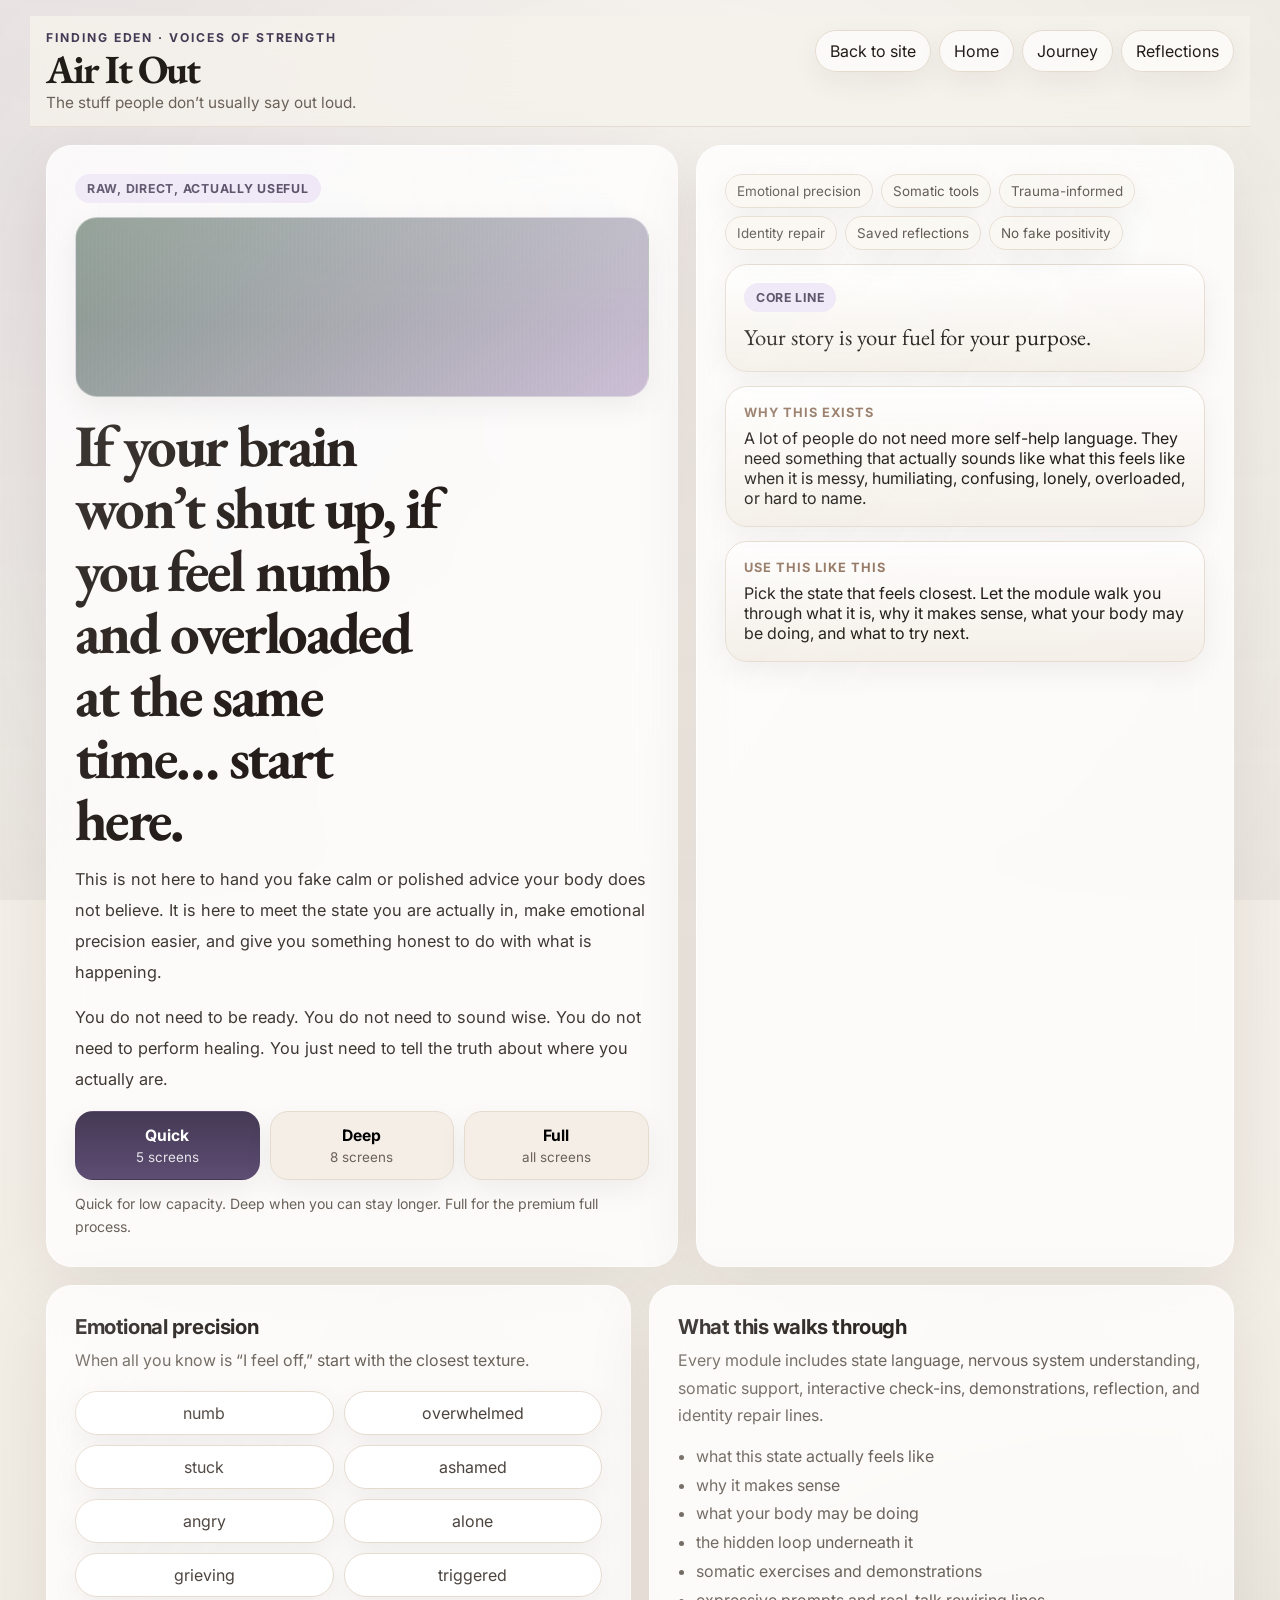
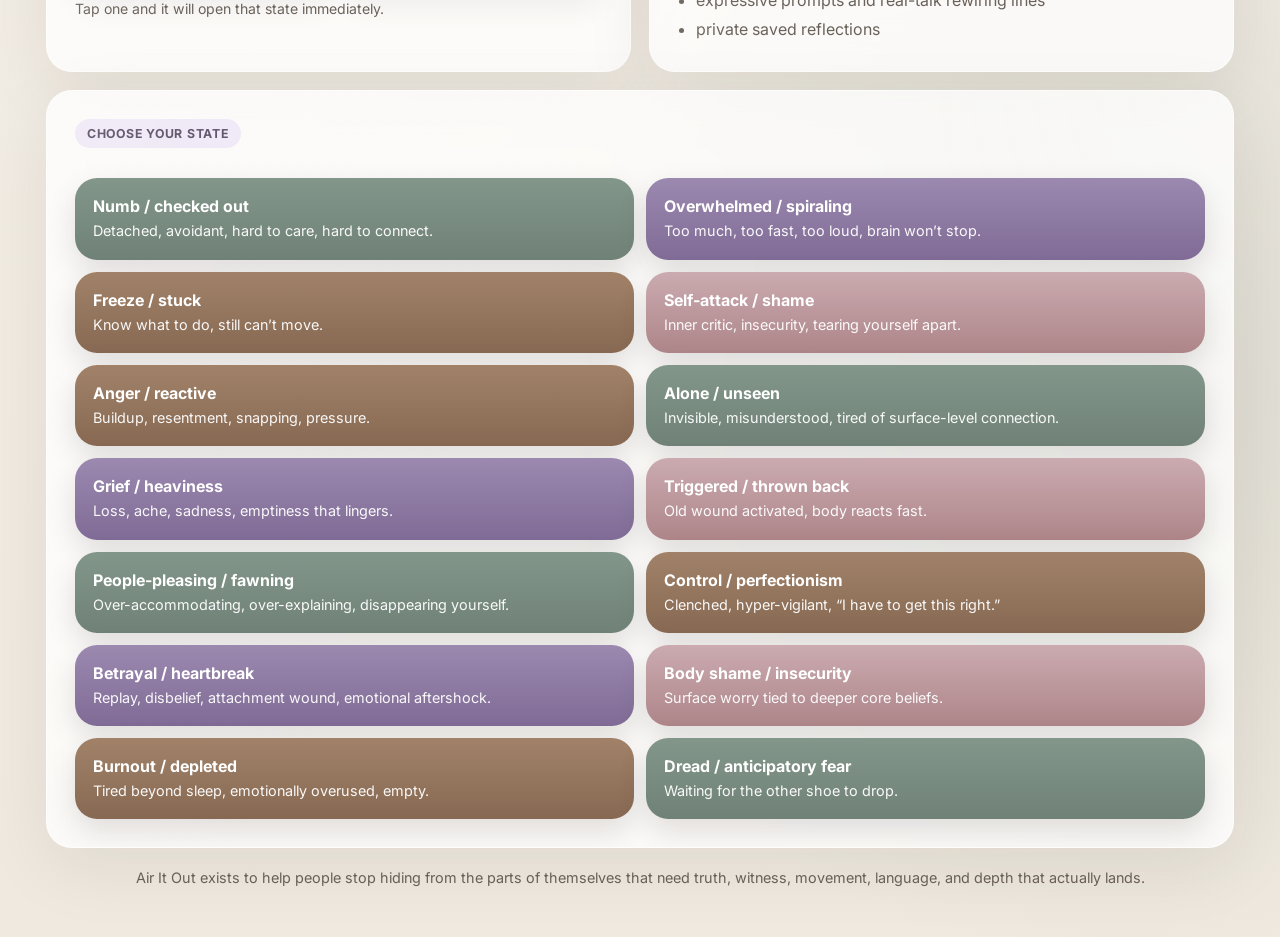
==== commit ebd1eee8: "Update air-it-out.html" ====
--- a/air-it-out.html
+++ b/air-it-out.html
@@ -4,77 +4,85 @@
   <meta charset="UTF-8" />
   <meta name="viewport" content="width=device-width, initial-scale=1.0, viewport-fit=cover" />
   <title>Air It Out | Finding Eden</title>
-  <meta name="theme-color" content="#6f7d73" />
+  <meta name="theme-color" content="#7b8c81" />
   <meta name="apple-mobile-web-app-capable" content="yes" />
   <meta name="apple-mobile-web-app-status-bar-style" content="default" />
-
   <link rel="preconnect" href="https://fonts.googleapis.com">
   <link rel="preconnect" href="https://fonts.gstatic.com" crossorigin>
   <link href="https://fonts.googleapis.com/css2?family=EB+Garamond:wght@400;500;600;700&family=Inter:wght@300;400;500;600;700&display=swap" rel="stylesheet">
 
   <style>
     :root{
-      --bg:#f7f3ee;
-      --bg-soft:#fbf8f4;
-      --card:rgba(255,255,255,.88);
-      --card-strong:#ffffff;
-      --text:#201a17;
-      --muted:#6b645c;
-      --line:#e7ddd1;
-      --sage:#6f7d73;
-      --sage-deep:#4f5f56;
-      --lav:#bca9cf;
-      --lav-deep:#7d6796;
-      --wood:#8a6e57;
-      --wood-deep:#6d5446;
-      --vos:#4b415b;
-      --cream:#f1ebe3;
-      --gold:#b39a7a;
-      --shadow:0 24px 70px rgba(24,14,8,.08);
-      --shadow-soft:0 14px 34px rgba(24,14,8,.06);
-      --radius:28px;
+      --bg:#f6f2ec;
+      --bg-2:#efe9df;
+      --paper:rgba(255,255,255,.76);
+      --paper-strong:rgba(255,255,255,.9);
+      --text:#221c18;
+      --muted:#6a625a;
+      --line:#e5dbcf;
+      --sage:#7b8c81;
+      --sage-deep:#5f7267;
+      --lav:#b8a7c8;
+      --lav-deep:#7a678f;
+      --wood:#947763;
+      --wood-deep:#715847;
+      --rose:#c79ea1;
+      --gold:#b59a76;
+      --ink:#453a55;
+      --shadow:0 20px 70px rgba(36,24,12,.08);
+      --shadow-soft:0 10px 30px rgba(36,24,12,.06);
+      --radius:26px;
       --radius-sm:18px;
       --transition:.28s ease;
-      --max:1180px;
+      --max:1220px;
     }
 
     *{box-sizing:border-box}
     html{scroll-behavior:smooth}
     body{
       margin:0;
+      color:var(--text);
       font-family:"Inter",sans-serif;
-      color:var(--text);
       background:
-        radial-gradient(circle at 16% 18%, rgba(188,169,207,.20), transparent 34%),
-        radial-gradient(circle at 86% 78%, rgba(111,125,115,.16), transparent 30%),
-        linear-gradient(180deg,#faf6f0 0%, #efe7dc 100%);
-      background-attachment:fixed;
+        radial-gradient(circle at 10% 10%, rgba(184,167,200,.18), transparent 26%),
+        radial-gradient(circle at 88% 78%, rgba(123,140,129,.18), transparent 26%),
+        linear-gradient(180deg,var(--bg) 0%, var(--bg-2) 100%);
       min-height:100vh;
       -webkit-font-smoothing:antialiased;
-      letter-spacing:.01em;
-    }
-
+      overflow-x:hidden;
+    }
+    body::before{
+      content:"";
+      position:fixed;
+      inset:0;
+      background:
+        linear-gradient(rgba(255,255,255,.06), rgba(255,255,255,.02)),
+        radial-gradient(circle at center, transparent 50%, rgba(0,0,0,.035));
+      pointer-events:none;
+      z-index:0;
+    }
+
+    a{text-decoration:none;color:inherit}
     button,input,textarea,select{font:inherit}
-    a{text-decoration:none;color:inherit}
     .hidden{display:none!important}
-
     .app{
+      position:relative;
+      z-index:1;
       max-width:var(--max);
       margin:0 auto;
-      padding:16px 16px 44px;
+      padding:16px 16px 46px;
     }
 
     .topbar{
       position:sticky;
       top:0;
-      z-index:70;
+      z-index:60;
       margin:0 -16px 18px;
       padding:0 16px;
-      background:rgba(250,246,240,.86);
+      background:rgba(246,242,236,.8);
       backdrop-filter:blur(18px);
-      border-bottom:1px solid rgba(231,221,209,.86);
-    }
-
+      border-bottom:1px solid rgba(229,219,207,.92);
+    }
     .topbar-inner{
       max-width:var(--max);
       margin:0 auto;
@@ -85,38 +93,34 @@
       gap:12px;
       flex-wrap:wrap;
     }
-
     .brand-wrap{display:flex;flex-direction:column;gap:4px}
     .brand-kicker{
-      font-size:.74rem;
+      font-size:.76rem;
       text-transform:uppercase;
-      letter-spacing:.15em;
-      color:var(--vos);
+      letter-spacing:.16em;
+      color:var(--ink);
       font-weight:700;
     }
     .brand{
       margin:0;
       font-family:"EB Garamond",serif;
-      font-size:2.35rem;
+      font-size:2.5rem;
       line-height:1;
       letter-spacing:-.05em;
-      color:#241e1b;
     }
     .tagline{
       margin:0;
       color:var(--muted);
-      font-size:.95rem;
-    }
-
+      font-size:.96rem;
+    }
     .top-actions{
       display:flex;
       flex-wrap:wrap;
       gap:8px;
     }
-
     .ghost-btn{
       border:none;
-      background:rgba(255,255,255,.66);
+      background:rgba(255,255,255,.6);
       border:1px solid var(--line);
       color:var(--text);
       border-radius:999px;
@@ -125,16 +129,13 @@
       transition:var(--transition);
       box-shadow:var(--shadow-soft);
     }
-    .ghost-btn:hover{
-      background:#fff;
-      transform:translateY(-1px);
-    }
-
-    .view{display:none;animation:fadeUp .34s ease}
+    .ghost-btn:hover{transform:translateY(-1px); background:#fff}
+
+    .view{display:none; animation:fadeUp .32s ease}
     .view.active{display:block}
     @keyframes fadeUp{
-      from{opacity:0;transform:translateY(10px)}
-      to{opacity:1;transform:translateY(0)}
+      from{opacity:0; transform:translateY(10px)}
+      to{opacity:1; transform:translateY(0)}
     }
 
     .hero{
@@ -143,41 +144,36 @@
       gap:18px;
       margin-bottom:18px;
     }
-
     .card{
       position:relative;
       overflow:hidden;
-      background:var(--card);
-      border:1px solid rgba(255,255,255,.58);
       border-radius:var(--radius);
+      background:var(--paper);
+      border:1px solid rgba(255,255,255,.65);
+      backdrop-filter:blur(22px);
       box-shadow:var(--shadow);
-      backdrop-filter:blur(20px);
-      transition:transform .34s ease, box-shadow .34s ease;
-    }
-    .card:hover{
-      transform:translateY(-2px);
-      box-shadow:0 34px 100px rgba(24,14,8,.10);
     }
     .card::before{
       content:"";
       position:absolute;
       inset:0;
-      background:linear-gradient(125deg, rgba(255,255,255,.18), transparent 48%);
+      background:
+        linear-gradient(125deg, rgba(255,255,255,.18), transparent 42%),
+        radial-gradient(circle at top right, rgba(255,255,255,.16), transparent 22%);
       pointer-events:none;
     }
-
-    .hero-main,.hero-side,.utility-card,.states-card,.side-nav,.screen-shell,.journal-shell{
+    .hero-main, .hero-side, .utility-card, .states-card, .side-nav, .screen-shell, .journal-shell{
       position:relative;
       z-index:1;
-      padding:24px;
+      padding:28px;
     }
 
     .eyebrow{
       display:inline-block;
       padding:7px 12px;
       border-radius:999px;
-      background:#efe7f6;
-      color:#4d405c;
+      background:#eee6f6;
+      color:#4b405a;
       font-size:.77rem;
       font-weight:700;
       text-transform:uppercase;
@@ -185,66 +181,49 @@
       margin-bottom:14px;
     }
 
-    .hero-title,.screen-title,.section-title,.journal-heading{
+    .hero-title,
+    .screen-title,
+    .section-title,
+    .journal-heading{
       margin:0 0 12px;
       font-family:"EB Garamond",serif;
       letter-spacing:-.045em;
-      color:#241e1b;
-    }
-
+      color:#241d19;
+    }
     .hero-title{
-      font-size:clamp(2rem,4vw,3.3rem);
-      line-height:1.12;
-      max-width:14ch;
+      font-size:clamp(2.15rem,4.6vw,4rem);
+      line-height:1.06;
+      max-width:12ch;
     }
     .hero-copy{
-      margin:0 0 16px;
-      color:#3d3732;
+      margin:0 0 14px;
+      color:#3f3934;
       font-size:1.02rem;
-      line-height:1.92;
-      max-width:58ch;
-    }
-
-    .interrupt{
-      margin-top:18px;
-      padding:18px;
-      border-radius:20px;
-      background:linear-gradient(180deg, rgba(255,255,255,.78), rgba(241,235,227,.74));
-      border:1px solid var(--line);
+      line-height:1.9;
+      max-width:62ch;
+    }
+
+    .visual-veil{
+      height:180px;
+      border-radius:22px;
+      margin:0 0 18px;
+      background:
+        linear-gradient(140deg, rgba(123,140,129,.92), rgba(184,167,200,.72)),
+        radial-gradient(circle at 16% 18%, rgba(255,255,255,.25), transparent 24%),
+        radial-gradient(circle at 82% 72%, rgba(255,255,255,.12), transparent 20%);
+      position:relative;
+      overflow:hidden;
       box-shadow:var(--shadow-soft);
-    }
-    .interrupt strong{
-      display:block;
-      margin-bottom:8px;
-      font-size:.82rem;
-      text-transform:uppercase;
-      letter-spacing:.08em;
-      color:var(--wood);
-    }
-
-    .pills{display:flex;flex-wrap:wrap;gap:8px}
-    .pill{
-      padding:8px 11px;
-      border-radius:999px;
-      background:#faf6f2;
-      border:1px solid var(--line);
-      color:#534c45;
-      font-size:.84rem;
-    }
-
-    .core-quote{
-      margin-top:14px;
-      padding:18px;
-      border-radius:20px;
-      border:1px solid var(--line);
-      background:linear-gradient(180deg, rgba(255,255,255,.78), rgba(255,255,255,.48));
-      box-shadow:var(--shadow-soft);
-    }
-    .core-quote .line{
-      font-family:"EB Garamond",serif;
-      font-size:1.45rem;
-      line-height:1.32;
-      color:#241e1b;
+      border:1px solid rgba(255,255,255,.45);
+    }
+    .visual-veil::after{
+      content:"";
+      position:absolute;
+      inset:0;
+      background:
+        linear-gradient(180deg, rgba(255,255,255,.12), transparent 60%),
+        repeating-linear-gradient(90deg, rgba(255,255,255,.025) 0 1px, transparent 1px 4px);
+      mix-blend-mode:screen;
     }
 
     .mode-row{
@@ -264,19 +243,60 @@
       transition:var(--transition);
       box-shadow:var(--shadow-soft);
     }
-    .mode-btn strong{display:block;font-size:.98rem;margin-bottom:4px}
-    .mode-btn span{display:block;color:var(--muted);font-size:.84rem}
+    .mode-btn strong{display:block; font-size:.98rem; margin-bottom:4px}
+    .mode-btn span{display:block; font-size:.84rem; color:var(--muted)}
     .mode-btn.active{
-      background:linear-gradient(180deg,var(--vos),#5d4e73);
+      background:linear-gradient(180deg,var(--ink),#5d4d73);
+      color:#fff;
       border-color:transparent;
-      color:#fff;
-    }
-    .mode-btn.active span{color:rgba(255,255,255,.88)}
+    }
+    .mode-btn.active span{color:rgba(255,255,255,.85)}
     .small-note{
+      color:var(--muted);
+      font-size:.88rem;
+      line-height:1.65;
       margin:12px 0 0;
-      color:var(--muted);
-      font-size:.89rem;
-      line-height:1.65;
+    }
+
+    .feature-pills{
+      display:flex;
+      flex-wrap:wrap;
+      gap:8px;
+      margin-bottom:14px;
+    }
+    .pill{
+      padding:8px 11px;
+      border-radius:999px;
+      background:#faf7f2;
+      border:1px solid var(--line);
+      color:#544c45;
+      font-size:.84rem;
+      box-shadow:var(--shadow-soft);
+    }
+
+    .quote-box,
+    .soft-box,
+    .support-box{
+      border-radius:22px;
+      padding:18px;
+      background:linear-gradient(180deg, rgba(255,255,255,.72), rgba(241,235,227,.8));
+      border:1px solid var(--line);
+      box-shadow:var(--shadow-soft);
+      margin-top:14px;
+    }
+    .quote-box .line{
+      font-family:"EB Garamond",serif;
+      font-size:1.42rem;
+      line-height:1.35;
+    }
+    .soft-box strong,
+    .support-box strong{
+      display:block;
+      margin-bottom:8px;
+      font-size:.8rem;
+      text-transform:uppercase;
+      letter-spacing:.08em;
+      color:var(--wood);
     }
 
     .utility-grid{
@@ -289,7 +309,6 @@
       margin:0 0 8px;
       font-size:1.28rem;
       letter-spacing:-.02em;
-      color:#241e1b;
     }
     .utility-card p{
       margin:0;
@@ -297,35 +316,31 @@
       line-height:1.72;
     }
 
-    .feel-grid{
+    .precision-grid{
       display:grid;
       grid-template-columns:repeat(2,1fr);
       gap:10px;
       margin-top:16px;
     }
-    .feel-tag{
-      padding:10px 12px;
+    .precision-chip{
+      border:none;
+      padding:11px 12px;
       border-radius:999px;
       background:#fff;
       border:1px solid var(--line);
-      text-align:center;
+      color:#4c443e;
       cursor:pointer;
       transition:var(--transition);
-      color:#4b4641;
-      font-size:.9rem;
-    }
-    .feel-tag:hover{
-      background:#f4eee6;
-      transform:translateY(-1px);
-    }
+      box-shadow:var(--shadow-soft);
+    }
+    .precision-chip:hover{transform:translateY(-1px); background:#f8f4ee}
 
     .states-grid{
       display:grid;
       grid-template-columns:repeat(2,1fr);
       gap:12px;
-      margin-top:14px;
-    }
-
+      margin-top:16px;
+    }
     .state-btn{
       position:relative;
       overflow:hidden;
@@ -334,10 +349,14 @@
       text-align:left;
       border-radius:22px;
       padding:18px;
+      color:#fff;
       cursor:pointer;
-      color:#fff;
       transition:var(--transition);
       box-shadow:0 12px 30px rgba(20,10,0,.12);
+    }
+    .state-btn:hover{
+      transform:translateY(-2px);
+      filter:brightness(1.03);
     }
     .state-btn::after{
       content:"";
@@ -347,40 +366,30 @@
       transform:translateX(-120%);
       transition:transform .8s ease;
     }
-    .state-btn:hover{
-      transform:translateY(-2px);
-      filter:brightness(1.03);
-    }
     .state-btn:hover::after{transform:translateX(140%)}
-    .state-btn strong{display:block;font-size:1rem;margin-bottom:4px}
-    .state-btn span{display:block;font-size:.9rem;line-height:1.48;opacity:.95}
-    .sage{background:linear-gradient(180deg,#7f9386 0%, #6f7d73 100%)}
-    .lav{background:linear-gradient(180deg,#9784ad 0%, #7e6a98 100%)}
-    .wood{background:linear-gradient(180deg,#9b7c63 0%, #856550 100%)}
+    .state-btn strong{display:block; font-size:1rem; margin-bottom:4px}
+    .state-btn span{display:block; font-size:.9rem; line-height:1.48; opacity:.95}
+    .sage{background:linear-gradient(180deg,#83968a 0%, #708277 100%)}
+    .lav{background:linear-gradient(180deg,#9c89b0 0%, #7f6b95 100%)}
+    .wood{background:linear-gradient(180deg,#a18269 0%, #876852 100%)}
+    .rose{background:linear-gradient(180deg,#cbabb0 0%, #ad8589 100%)}
 
     .journey-layout{
       display:grid;
       grid-template-columns:.88fr 1.12fr;
       gap:18px;
     }
-
-    .side-nav h3,.journal-heading{
-      margin:0 0 8px;
-      font-size:1.34rem;
-      color:#241e1b;
-    }
-    .side-nav p,.journal-shell p{
+    .side-nav p, .journal-shell p{
       margin:0;
       color:var(--muted);
       line-height:1.72;
     }
-
     .module-list{
       display:flex;
       flex-direction:column;
       gap:10px;
       margin-top:16px;
-      max-height:740px;
+      max-height:780px;
       overflow:auto;
       padding-right:4px;
     }
@@ -392,22 +401,19 @@
       border-radius:20px;
       padding:15px;
       text-align:left;
+      color:var(--text);
       cursor:pointer;
       transition:var(--transition);
-      color:var(--text);
       box-shadow:var(--shadow-soft);
     }
-    .module-btn:hover{
-      transform:translateY(-1px);
-      background:#fff;
-    }
+    .module-btn:hover{background:#fff; transform:translateY(-1px)}
     .module-btn.active{
-      background:linear-gradient(180deg,var(--vos),#5c4d72);
+      background:linear-gradient(180deg,var(--ink),#5d4d73);
+      color:#fff;
       border-color:transparent;
-      color:#fff;
-    }
-    .module-btn strong{display:block;margin-bottom:4px;font-size:.98rem}
-    .module-btn span{display:block;font-size:.86rem;line-height:1.46;opacity:.92;color:inherit}
+    }
+    .module-btn strong{display:block; margin-bottom:4px; font-size:.98rem}
+    .module-btn span{display:block; font-size:.86rem; line-height:1.45; color:inherit; opacity:.92}
 
     .progress-wrap{margin-bottom:14px}
     .progress-top{
@@ -417,7 +423,10 @@
       gap:8px;
       margin-bottom:8px;
     }
-    .progress-top small{color:var(--muted);font-size:.82rem}
+    .progress-top small{
+      color:var(--muted);
+      font-size:.82rem;
+    }
     .progress-bar{
       height:8px;
       border-radius:999px;
@@ -427,16 +436,15 @@
     .progress-fill{
       height:100%;
       width:0%;
+      background:linear-gradient(90deg,var(--lav-deep),var(--sage));
       border-radius:999px;
-      background:linear-gradient(90deg,var(--lav-deep),var(--sage));
       transition:width .34s ease;
     }
-
     .step-bar{
       display:flex;
       flex-wrap:wrap;
       gap:8px;
-      margin:0 0 14px;
+      margin:0 0 16px;
     }
     .step{
       padding:8px 12px;
@@ -444,19 +452,19 @@
       font-size:.8rem;
       background:#f1ebe3;
       border:1px solid var(--line);
-      color:#5c534b;
+      color:#5d544c;
     }
     .step.active{
       background:var(--sage);
+      color:#fff;
       border-color:transparent;
-      color:#fff;
     }
 
     .screen-tag{
       display:inline-block;
       padding:6px 10px;
       border-radius:999px;
-      background:#efe7f6;
+      background:#eee6f6;
       color:#4d405c;
       font-size:.77rem;
       font-weight:700;
@@ -464,51 +472,73 @@
       letter-spacing:.05em;
       margin-bottom:10px;
     }
-    .screen-title{
-      font-size:1.95rem;
-      line-height:1.08;
-      max-width:18ch;
-    }
-
     .module-visual{
-      height:170px;
+      height:190px;
       border-radius:22px;
-      margin:0 0 18px;
+      margin-bottom:18px;
+      border:1px solid rgba(255,255,255,.5);
+      box-shadow:var(--shadow-soft);
       position:relative;
       overflow:hidden;
-      border:1px solid rgba(255,255,255,.56);
-      box-shadow:var(--shadow-soft);
     }
     .module-visual::before{
       content:"";
       position:absolute;
       inset:0;
       background:
-        radial-gradient(circle at 22% 18%, rgba(255,255,255,.38), transparent 30%),
-        linear-gradient(135deg, rgba(255,255,255,.14), rgba(255,255,255,0));
-      pointer-events:none;
-    }
-
+        radial-gradient(circle at 18% 18%, rgba(255,255,255,.34), transparent 24%),
+        radial-gradient(circle at 78% 76%, rgba(255,255,255,.16), transparent 18%),
+        linear-gradient(135deg, rgba(255,255,255,.12), transparent 50%);
+    }
+    .module-visual::after{
+      content:"";
+      position:absolute;
+      inset:0;
+      background:repeating-linear-gradient(90deg, rgba(255,255,255,.025) 0 1px, transparent 1px 4px);
+      mix-blend-mode:screen;
+    }
+
+    .screen-title{
+      font-size:2rem;
+      line-height:1.08;
+      max-width:18ch;
+    }
     .screen-copy{
-      white-space:pre-line;
       color:#3d3833;
       font-size:1rem;
       line-height:1.95;
-      max-width:60ch;
-    }
-
-    .checkin-wrap,.callout,.tool-box,.prompt-box,.diagram-box,.mantra,.pause-box{
+      white-space:pre-line;
+      max-width:63ch;
+    }
+
+    .checkin-wrap,
+    .callout,
+    .tool-box,
+    .prompt-box,
+    .diagram-box,
+    .mantra,
+    .pause-box,
+    .demo-box,
+    .identity-box{
       border-radius:20px;
       padding:16px;
       margin-top:16px;
       box-shadow:var(--shadow-soft);
     }
-
-    .checkin-wrap{
-      background:#f7f2fb;
-      border:1px solid #e4d9ee;
-    }
-    .checkin-wrap h4,.diagram-box h4,.tool-box h4,.prompt-box h4{
+    .checkin-wrap{background:#f7f2fb; border:1px solid #e4d9ee}
+    .diagram-box{background:#f7f2fb; border:1px solid #e5d8ef; color:#453953}
+    .tool-box{background:#f6f9f7; border:1px solid #d9e3dd}
+    .prompt-box{background:#fbf7f1; border:1px dashed #d5c5b6}
+    .callout{background:#f5eee6; border-left:4px solid var(--wood); color:#473e36}
+    .pause-box{background:linear-gradient(180deg, rgba(255,255,255,.78), rgba(241,235,227,.78)); border:1px solid var(--line)}
+    .demo-box{background:#f4f7fb; border:1px solid #d9e0ea}
+    .identity-box{background:#f8f4ef; border:1px solid #e5d9cc}
+    .checkin-wrap h4,
+    .diagram-box h4,
+    .tool-box h4,
+    .prompt-box h4,
+    .demo-box h4,
+    .identity-box h4{
       margin:0 0 8px;
       font-size:1rem;
       letter-spacing:-.01em;
@@ -518,24 +548,21 @@
       display:flex;
       flex-wrap:wrap;
       gap:8px;
-      margin-top:8px;
+      margin-top:10px;
     }
     .choice-chip{
       border:none;
       border-radius:999px;
       padding:10px 12px;
+      background:#fff;
+      border:1px solid var(--line);
+      color:#3f3832;
       cursor:pointer;
-      background:#fff;
-      color:#3f3832;
-      border:1px solid var(--line);
       transition:var(--transition);
     }
-    .choice-chip:hover{
-      transform:translateY(-1px);
-      background:#fdfcff;
-    }
+    .choice-chip:hover{transform:translateY(-1px); background:#fdfcff}
     .choice-chip.active{
-      background:var(--vos);
+      background:var(--ink);
       color:#fff;
       border-color:transparent;
     }
@@ -546,17 +573,6 @@
       line-height:1.65;
     }
 
-    .callout{
-      background:#f5eee6;
-      border-left:4px solid var(--wood);
-      color:#473e36;
-    }
-
-    .diagram-box{
-      background:#f7f2fb;
-      border:1px solid #e5d8ef;
-      color:#453953;
-    }
     .diagram-flow{
       display:grid;
       gap:10px;
@@ -570,22 +586,19 @@
       font-size:.92rem;
     }
 
-    .tool-box{
-      background:#f6f9f7;
-      border:1px solid #d9e3dd;
-    }
-    .tool-box ul,.prompt-box ul{
+    .tool-box ul,
+    .prompt-box ul,
+    .demo-box ul,
+    .identity-box ul{
       margin:10px 0 0;
       padding-left:18px;
     }
-    .tool-box li,.prompt-box li{
+    .tool-box li,
+    .prompt-box li,
+    .demo-box li,
+    .identity-box li{
       margin:8px 0;
-      line-height:1.7;
-    }
-
-    .prompt-box{
-      background:#fbf7f1;
-      border:1px dashed #d5c5b6;
+      line-height:1.72;
     }
 
     .mantra{
@@ -601,30 +614,56 @@
       text-transform:uppercase;
       letter-spacing:.08em;
     }
-
-    .pause-box{
-      background:linear-gradient(180deg, rgba(255,255,255,.78), rgba(241,235,227,.78));
-      border:1px solid var(--line);
-    }
-    .pause-box strong{
+    .pause-box strong,
+    .support-box strong{
       display:block;
       margin-bottom:8px;
+      font-size:.8rem;
       text-transform:uppercase;
       letter-spacing:.08em;
-      font-size:.8rem;
       color:var(--wood);
     }
 
+    .inline-reflection,
+    .journal-title,
+    .journal-input{
+      width:100%;
+      border:1px solid var(--line);
+      border-radius:18px;
+      padding:14px 16px;
+      background:#fff;
+      color:var(--text);
+      box-shadow:var(--shadow-soft);
+    }
     .inline-reflection{
-      width:100%;
-      min-height:100px;
+      min-height:105px;
       margin-top:10px;
-      border-radius:16px;
+      resize:vertical;
+      line-height:1.7;
+    }
+    .journal-title, .journal-input{margin-top:12px}
+    .journal-input{
+      min-height:210px;
+      resize:vertical;
+      line-height:1.7;
+    }
+
+    .starter-prompts{
+      display:flex;
+      flex-wrap:wrap;
+      gap:8px;
+      margin-top:14px;
+    }
+    .starter-btn{
+      border:none;
+      border-radius:999px;
+      padding:10px 12px;
+      background:#f3ede6;
       border:1px solid var(--line);
-      padding:12px 14px;
-      background:#fff;
-      resize:vertical;
-    }
+      cursor:pointer;
+      transition:var(--transition);
+    }
+    .starter-btn:hover{background:#fff; transform:translateY(-1px)}
 
     .action-row{
       display:flex;
@@ -650,47 +689,11 @@
       color:#31293a;
     }
 
-    .journal-title,.journal-input{
-      width:100%;
-      border:1px solid var(--line);
-      border-radius:18px;
-      padding:14px 16px;
-      background:#fff;
-      color:var(--text);
-      margin-top:12px;
-      box-shadow:var(--shadow-soft);
-    }
-    .journal-input{
-      min-height:200px;
-      resize:vertical;
-      line-height:1.7;
-    }
-
-    .starter-prompts{
-      display:flex;
-      flex-wrap:wrap;
-      gap:8px;
-      margin-top:14px;
-    }
-    .starter-btn{
-      border:none;
-      border-radius:999px;
-      padding:10px 12px;
-      background:#f3ede6;
-      border:1px solid var(--line);
-      cursor:pointer;
-      transition:var(--transition);
-    }
-    .starter-btn:hover{
-      background:#fff;
-      transform:translateY(-1px);
-    }
-
     .saved-list{
       display:grid;
       gap:12px;
       margin-top:18px;
-      max-height:480px;
+      max-height:520px;
       overflow:auto;
       padding-right:4px;
     }
@@ -711,9 +714,9 @@
       margin-bottom:6px;
     }
     .saved-body{
+      color:#3d3833;
+      line-height:1.68;
       white-space:pre-line;
-      color:#3d3833;
-      line-height:1.65;
     }
     .saved-actions{
       display:flex;
@@ -738,18 +741,17 @@
       padding:0 6px;
     }
 
-    @media (max-width:940px){
+    @media (max-width:980px){
       .hero,.utility-grid,.journey-layout{grid-template-columns:1fr}
       .module-list,.saved-list{max-height:none}
     }
-
-    @media (max-width:560px){
-      .states-grid,.feel-grid{grid-template-columns:1fr}
+    @media (max-width:620px){
+      .states-grid,.precision-grid{grid-template-columns:1fr}
       .mode-row{grid-template-columns:1fr}
       .action-row{flex-direction:column}
+      .hero-title{font-size:2.5rem}
       .screen-title{font-size:1.7rem}
-      .hero-title{font-size:2.2rem}
-      .module-visual{height:140px}
+      .module-visual{height:150px}
       .top-actions{width:100%}
     }
   </style>
@@ -766,6 +768,7 @@
         <div class="top-actions">
           <a class="ghost-btn" href="/">Back to site</a>
           <button class="ghost-btn" id="goHomeTop" type="button">Home</button>
+          <button class="ghost-btn" id="goJourneyTop" type="button">Journey</button>
           <button class="ghost-btn" id="goJournalTop" type="button">Reflections</button>
         </div>
       </div>
@@ -774,95 +777,96 @@
     <section class="view active" id="homeView">
       <div class="hero">
         <div class="card hero-main">
-          <div class="eyebrow">Raw, direct, and actually useful</div>
+          <div class="eyebrow">Raw, direct, actually useful</div>
+          <div class="visual-veil"></div>
           <h2 class="hero-title">If your brain won’t shut up, if you feel numb and overloaded at the same time… start here.</h2>
           <p class="hero-copy">
-            This is not here to hand you fake calm or polished advice your body will reject.
-            It is here to meet the state you are actually in, slow it down enough to understand it,
-            and give you something real to do with it.
+            This is not here to hand you fake calm or polished advice your body does not believe.
+            It is here to meet the state you are actually in, make emotional precision easier,
+            and give you something honest to do with what is happening.
           </p>
           <p class="hero-copy">
-            You do not need to be ready. You do not need to be positive. You do not need to explain it well.
-            You just need to be honest about what is true right now.
+            You do not need to be ready. You do not need to sound wise. You do not need to perform healing.
+            You just need to tell the truth about where you actually are.
           </p>
-
-          <div class="interrupt">
-            <strong>Before you start</strong>
-            If something here hits too hard, skip it, pause it, close it, come back later.
-            This is meant to help you face what is real, not flood yourself trying to prove you can handle all of it at once.
-          </div>
-
           <div class="mode-row">
             <button class="mode-btn active" data-mode="quick">
               <strong>Quick</strong>
-              <span>4 screens</span>
+              <span>5 screens</span>
             </button>
             <button class="mode-btn" data-mode="deep">
               <strong>Deep</strong>
-              <span>6 screens</span>
+              <span>8 screens</span>
             </button>
             <button class="mode-btn" data-mode="full">
               <strong>Full</strong>
               <span>all screens</span>
             </button>
           </div>
-          <p class="small-note">Quick for when your capacity is low. Deep when you can stay longer. Full when you want the whole process.</p>
+          <p class="small-note">Quick for low capacity. Deep when you can stay longer. Full for the premium full process.</p>
         </div>
 
         <div class="card hero-side">
-          <div class="pills">
+          <div class="feature-pills">
+            <div class="pill">Emotional precision</div>
+            <div class="pill">Somatic tools</div>
+            <div class="pill">Trauma-informed</div>
+            <div class="pill">Identity repair</div>
+            <div class="pill">Saved reflections</div>
             <div class="pill">No fake positivity</div>
-            <div class="pill">Trauma-informed</div>
-            <div class="pill">Somatic tools</div>
-            <div class="pill">Expressive release</div>
-            <div class="pill">Private reflections</div>
-            <div class="pill">Lived-experience voice</div>
           </div>
 
-          <div class="core-quote">
+          <div class="quote-box">
             <div class="eyebrow" style="margin-bottom:10px;">Core line</div>
             <div class="line">Your story is your fuel for your purpose.</div>
           </div>
 
-          <div class="interrupt">
+          <div class="soft-box">
             <strong>Why this exists</strong>
-            Because a lot of people do not need more self-help language.
-            They need something that actually sounds like what this feels like when it is messy, heavy, humiliating, confusing, or hard to name.
+            A lot of people do not need more self-help language.
+            They need something that actually sounds like what this feels like when it is messy,
+            humiliating, confusing, lonely, overloaded, or hard to name.
+          </div>
+
+          <div class="support-box">
+            <strong>Use this like this</strong>
+            Pick the state that feels closest. Let the module walk you through what it is,
+            why it makes sense, what your body may be doing, and what to try next.
           </div>
         </div>
       </div>
 
       <div class="utility-grid">
         <div class="card utility-card">
-          <h3>Pick the feeling that is closest</h3>
-          <p>Use this when you know you feel off, but the exact words still are not landing.</p>
-          <div class="feel-grid">
-            <button class="feel-tag" data-module="numb">numb</button>
-            <button class="feel-tag" data-module="overwhelm">overwhelmed</button>
-            <button class="feel-tag" data-module="freeze">stuck</button>
-            <button class="feel-tag" data-module="selfAttack">ashamed</button>
-            <button class="feel-tag" data-module="anger">angry</button>
-            <button class="feel-tag" data-module="unseen">alone</button>
-            <button class="feel-tag" data-module="grief">grieving</button>
-            <button class="feel-tag" data-module="triggered">triggered</button>
+          <h3>Emotional precision</h3>
+          <p>When all you know is “I feel off,” start with the closest texture.</p>
+          <div class="precision-grid">
+            <button class="precision-chip" data-module="numb">numb</button>
+            <button class="precision-chip" data-module="overwhelm">overwhelmed</button>
+            <button class="precision-chip" data-module="freeze">stuck</button>
+            <button class="precision-chip" data-module="selfAttack">ashamed</button>
+            <button class="precision-chip" data-module="anger">angry</button>
+            <button class="precision-chip" data-module="unseen">alone</button>
+            <button class="precision-chip" data-module="grief">grieving</button>
+            <button class="precision-chip" data-module="triggered">triggered</button>
           </div>
-          <p class="small-note">Tap one and it will take you straight into that state.</p>
+          <p class="small-note">Tap one and it will open that state immediately.</p>
         </div>
 
         <div class="card utility-card">
-          <h3>What this is actually doing</h3>
+          <h3>What this walks through</h3>
           <p>
-            Not talking you out of your emotions. Not glamorizing them either.
-            Just helping you stop acting like they came out of nowhere.
+            Every module includes state language, nervous system understanding,
+            somatic support, interactive check-ins, demonstrations, reflection, and identity repair lines.
           </p>
           <ul style="margin:12px 0 0; padding-left:18px; color:var(--muted); line-height:1.8;">
-            <li>what this state usually feels like</li>
+            <li>what this state actually feels like</li>
             <li>why it makes sense</li>
-            <li>what your nervous system may be doing</li>
-            <li>what pattern may be underneath it</li>
-            <li>body-based tools that do not feel cheesy</li>
-            <li>prompts that actually move something</li>
-            <li>a more believable line to borrow when your inner voice gets vicious</li>
+            <li>what your body may be doing</li>
+            <li>the hidden loop underneath it</li>
+            <li>somatic exercises and demonstrations</li>
+            <li>expressive prompts and real-talk rewiring lines</li>
+            <li>private saved reflections</li>
           </ul>
         </div>
       </div>
@@ -873,11 +877,17 @@
           <button class="state-btn sage" data-module="numb"><strong>Numb / checked out</strong><span>Detached, avoidant, hard to care, hard to connect.</span></button>
           <button class="state-btn lav" data-module="overwhelm"><strong>Overwhelmed / spiraling</strong><span>Too much, too fast, too loud, brain won’t stop.</span></button>
           <button class="state-btn wood" data-module="freeze"><strong>Freeze / stuck</strong><span>Know what to do, still can’t move.</span></button>
-          <button class="state-btn sage" data-module="selfAttack"><strong>Self-attack / shame</strong><span>Inner critic, insecurity, tearing yourself apart.</span></button>
-          <button class="state-btn lav" data-module="anger"><strong>Anger / reactive</strong><span>Buildup, resentment, snapping, pressure.</span></button>
-          <button class="state-btn wood" data-module="unseen"><strong>Alone / unseen</strong><span>Invisible, misunderstood, tired of surface-level connection.</span></button>
-          <button class="state-btn sage" data-module="grief"><strong>Grief / heaviness</strong><span>Loss, ache, sadness, emptiness that lingers.</span></button>
-          <button class="state-btn lav" data-module="triggered"><strong>Triggered / thrown back</strong><span>Old wound activated, body reacts fast.</span></button>
+          <button class="state-btn rose" data-module="selfAttack"><strong>Self-attack / shame</strong><span>Inner critic, insecurity, tearing yourself apart.</span></button>
+          <button class="state-btn wood" data-module="anger"><strong>Anger / reactive</strong><span>Buildup, resentment, snapping, pressure.</span></button>
+          <button class="state-btn sage" data-module="unseen"><strong>Alone / unseen</strong><span>Invisible, misunderstood, tired of surface-level connection.</span></button>
+          <button class="state-btn lav" data-module="grief"><strong>Grief / heaviness</strong><span>Loss, ache, sadness, emptiness that lingers.</span></button>
+          <button class="state-btn rose" data-module="triggered"><strong>Triggered / thrown back</strong><span>Old wound activated, body reacts fast.</span></button>
+          <button class="state-btn sage" data-module="peoplePleasing"><strong>People-pleasing / fawning</strong><span>Over-accommodating, over-explaining, disappearing yourself.</span></button>
+          <button class="state-btn wood" data-module="control"><strong>Control / perfectionism</strong><span>Clenched, hyper-vigilant, “I have to get this right.”</span></button>
+          <button class="state-btn lav" data-module="betrayal"><strong>Betrayal / heartbreak</strong><span>Replay, disbelief, attachment wound, emotional aftershock.</span></button>
+          <button class="state-btn rose" data-module="insecurity"><strong>Body shame / insecurity</strong><span>Surface worry tied to deeper core beliefs.</span></button>
+          <button class="state-btn wood" data-module="burnout"><strong>Burnout / depleted</strong><span>Tired beyond sleep, emotionally overused, empty.</span></button>
+          <button class="state-btn sage" data-module="dread"><strong>Dread / anticipatory fear</strong><span>Waiting for the other shoe to drop.</span></button>
         </div>
       </div>
     </section>
@@ -886,7 +896,7 @@
       <div class="journey-layout">
         <div class="card side-nav">
           <h3 class="section-title">Your process</h3>
-          <p>This is not about fixing you. It is about understanding what is actually happening so it stops running you from the dark.</p>
+          <p>This is not about fixing you. It is about understanding what is happening so it stops running you in the dark.</p>
           <div class="module-list" id="moduleList"></div>
         </div>
 
@@ -912,7 +922,7 @@
 
         <div class="card journal-shell" id="journalView">
           <h3 class="journal-heading">Private reflections</h3>
-          <p>Nothing here gets posted. It saves only in this browser on this device.</p>
+          <p>Everything you save stays only in this browser on this device.</p>
 
           <div class="starter-prompts">
             <button class="starter-btn" type="button" data-starter="What am I not saying out loud?">What am I not saying out loud?</button>
@@ -922,7 +932,7 @@
           </div>
 
           <input class="journal-title" id="journalTitle" placeholder="Give this reflection a name (optional)" />
-          <textarea class="journal-input" id="journalInput" placeholder="Write what you actually feel. No filtering. No cleanup."></textarea>
+          <textarea class="journal-input" id="journalInput" placeholder="Write the honest version. Not the cleaned-up version."></textarea>
 
           <div class="action-row">
             <button class="action-btn primary" id="saveReflection" type="button">Save reflection</button>
@@ -933,624 +943,631 @@
       </div>
     </section>
 
-    <div class="footer-note">Air It Out exists to help people stop hiding from the parts of themselves that need truth, witness, movement, and language that actually lands.</div>
+    <div class="footer-note">Air It Out exists to help people stop hiding from the parts of themselves that need truth, witness, movement, language, and depth that actually lands.</div>
   </div>
 
   <script>
-    const STORAGE_KEY = "air_it_out_reflections_premium_v1";
+    const STORAGE_KEY = "air_it_out_full_premium_reflections_v2";
     let currentMode = "quick";
     let currentModuleKey = null;
     let currentScreens = [];
     let currentScreenIndex = 0;
 
-    const modules = {
+    const baseModules = {
       numb: {
-        title: "Numb / checked out",
-        desc: "Detached, avoidant, hard to care, hard to connect.",
-        colors: ["#6f7d73","#bca9cf"],
-        screens: [
-          {
-            tag: "Mirror",
-            title: "This is the part where you are technically still here, but not really in it.",
-            copy: `You answer people.
+        title:"Numb / checked out",
+        desc:"Detached, avoidant, hard to care, hard to connect.",
+        colors:["#708277","#b8a7c8"],
+        screens:[
+          {tag:"Mirror", title:"This is the part where you are technically still here, but not fully in your life.", copy:`You answer people.
 You go through motions.
-You might even laugh, work, or get through the day.
-
-But you are not fully in your life.
-You are watching it from a slight distance.
-
-You care, but it feels muted.
-You know something is off, but you cannot fully access it.
-Then you get frustrated with yourself for not being more present, more productive, more alive.
-
-That frustration makes sense.
-But so does the numbness.
-
-People do not usually check out like this for no reason.
-They usually do it because feeling everything straight on got too expensive.`
-          },
-          {
-            tag: "Why",
-            title: "This does not mean nothing is there. It usually means too much is there.",
-            copy: `Numbness is often not the absence of emotion.
-It is your nervous system reducing access to the intensity of emotion because it has been too much, too constant, or too unresolved.
-
-That can happen after long stress.
+You may still laugh, work, or get through the day.
+
+But it all feels slightly far away.
+Muted.
+Flat.
+Distant.
+
+A lot of people call this laziness or apathy because that is easier than admitting how much they have actually been carrying.
+
+Numbness is rarely emptiness.
+More often it is protection.`},
+          {tag:"Meaning", title:"Numbness usually shows up because full access to your feelings got too expensive.", copy:`This can happen after long stress.
 Long grief.
-Long uncertainty.
-Long emotional survival mode.
+Long over-functioning.
+Long relational disappointment.
 Long periods of having to push through things you never really got to process.
 
-So yes, you may look flat.
-But underneath that flatness there is often a backlog of feeling your system is trying to pace out instead of flooding you with all of it at once.`
-          },
-          {
-            tag: "Loop",
-            title: "The numb loop feeds itself.",
-            copy: `The more disconnected you feel, the easier it is to avoid.
-The more you avoid, the more guilt builds.
-The more guilt builds, the more your system wants to shut down again.`,
-            diagram: [
-              "too much for too long",
-              "push through it anyway",
-              "disconnect to survive it",
-              "judge yourself for disconnecting",
-              "pull back even more"
-            ]
-          },
-          {
-            tag: "Check-in",
-            title: "Which part feels most true right now?",
-            copy: `Pick the one that hits closest.`,
-            choices: ["I feel flat", "I feel foggy", "I feel disconnected from myself", "I feel disconnected from other people", "I feel like I’m just going through motions"],
-            note: "You do not need the perfect answer. Just notice which one your body reacts to."
-          },
-          {
-            tag: "Body",
-            title: "Do not ask your body for motivation first. Ask it for contact.",
-            copy: `You are not trying to become inspired in this moment.
-You are trying to come back online a little.
-
-The goal is not to suddenly feel everything.
-The goal is to feel one click more here than you did two minutes ago.`,
-            toolTitle: "Somatic reset",
-            toolCopy: `<ul>
-              <li>Press both feet into the floor for 10 seconds.</li>
-              <li>Rub your hands together until you feel heat.</li>
-              <li>Touch your arms, neck, or face and notice pressure and temperature.</li>
-              <li>Lift your shoulders, hold for 3 seconds, then let them drop.</li>
-              <li>Look around the room and name 5 things you can see.</li>
-              <li>Run your hands under warm water if sensation helps you come back.</li>
-            </ul>`
-          },
-          {
-            tag: "Pause",
-            title: "Pause before you keep reading.",
-            copy: `What are you pretending does not affect you as much as it actually does?`,
-            reflectionPlaceholder: "Write the thing you keep minimizing."
-          },
-          {
-            tag: "Release",
-            title: "Give the numbness somewhere to go besides silence.",
-            copy: `You do not need insight first.
-You do not need the perfect prompt.
-You just need a crack in the shutdown.`,
-            promptTitle: "Expressive release",
-            promptCopy: `<ul>
-              <li>Write: “Right now I don’t want to…” and keep going for 2 minutes.</li>
-              <li>Make a list called: “What I’ve been pretending doesn’t affect me.”</li>
-              <li>Take one color and cover a page with marks that match how muted or shut down you feel.</li>
-              <li>Record a voice memo saying the honest version of what you’ve gone quiet about.</li>
-            </ul>`
-          },
-          {
-            tag: "Truth",
-            title: "Do not force fake positivity here.",
-            copy: `If your mind has been saying “I’m lazy” or “I can’t follow through” for years, you are not going to override that with a polished quote and suddenly believe it.
-
-So do not use a fake line.
-Use an honest one.`,
-            mantra: `REAL TALK TO BORROW:
+So your system stops opening all the way.
+
+Not because there is nothing inside you.
+Because there is too much waiting there.`},
+          {tag:"Loop", title:"The numb loop keeps you disconnected and then makes you hate yourself for being disconnected.", copy:`That is why this state can become so sticky.`, diagram:["too much for too long","disconnect to survive it","feel guilty for disconnecting","pull back more","feel even less alive"]},
+          {tag:"Check-in", title:"What part of this feels most true right now?", copy:`Pick what hits closest.`, choices:["I feel flat","I feel foggy","I feel disconnected from myself","I feel disconnected from other people","I feel like I’m only performing presence"], note:"You do not need perfect language. Just notice what your body reacts to."},
+          {tag:"Body", title:"The goal is not motivation first. The goal is contact.", copy:`You are not trying to suddenly become inspired.
+You are trying to come back online a little.`, toolTitle:"Somatic exercise", toolCopy:`<ul>
+            <li>Press both feet into the floor for 10 seconds. Release. Repeat 3 times.</li>
+            <li>Rub your hands together until you feel heat.</li>
+            <li>Touch your arms, neck, or face and notice pressure and temperature.</li>
+            <li>Lift your shoulders to your ears, hold for 3 seconds, then let them drop.</li>
+            <li>Look around the room and name 5 things you can see, 4 things you can feel, 3 things you can hear.</li>
+          </ul>`},
+          {tag:"Demo", title:"Demonstration: how to come back online without forcing yourself.", copy:`Do this exactly, not perfectly.`, demoTitle:"Try this live", demoCopy:`<ul>
+            <li>Stand up.</li>
+            <li>Put both hands on your chest.</li>
+            <li>Say: “I’m here. I’m still here.”</li>
+            <li>Walk slowly across the room and back once.</li>
+            <li>Notice whether you feel 1% more here than you did a minute ago.</li>
+          </ul>`},
+          {tag:"Pause", title:"Pause here.", copy:`What are you pretending does not affect you as much as it actually does?`, reflectionPlaceholder:"Write the thing you keep minimizing."},
+          {tag:"Release", title:"Give the numbness somewhere to go besides silence.", copy:`You do not need insight first.
+You just need a crack in the shutdown.`, promptTitle:"Expressive release", promptCopy:`<ul>
+            <li>Write for 2 minutes: “Right now I don’t want to…”</li>
+            <li>Start a list called: “What I’ve been pretending doesn’t affect me.”</li>
+            <li>Take one color and cover a page with marks that match how muted you feel.</li>
+            <li>Record a voice note saying the honest version of what you’ve gone quiet about.</li>
+          </ul>`},
+          {tag:"Identity", title:"Numbness can distort identity.", copy:`You start thinking “I’m boring,” “I’m empty,” “I’m not passionate anymore.”
+
+But numbness is a state, not your personality.`, identityTitle:"Identity repair", identityCopy:`<ul>
+            <li>You are not empty. You are protected.</li>
+            <li>You are not broken because access got limited.</li>
+            <li>A protected nervous system can still soften safely.</li>
+          </ul>`},
+          {tag:"Truth", title:"Borrow a line your body can actually believe.", copy:`Do not force a fake affirmation here.`, mantra:`REAL TALK TO BORROW:
 “I’ve been carrying more than I let myself admit.
 No wonder I shut down.
-That does not mean I’m hopeless.
-It means something in me needs care before it can reconnect.”`
-          },
-          {
-            tag: "Close",
-            title: "If you feel even a little more here, that counts.",
-            copy: `This is not a performance.
+That doesn’t mean I’m hopeless.
+It means I need care before I can reconnect.”`},
+          {tag:"Close", title:"If you feel even a little more here, that counts.", copy:`This is not a performance.
 This is contact.
 
-And contact matters more than perfection.
-
-You are not empty.
-You are protected.
-And protection can soften, safely, slowly, without forcing yourself into fake aliveness.`,
-            callout: `Your story is your fuel for your purpose. Even the numb chapters are telling the truth about what your system had to do to survive.`
-          }
+And contact matters more than perfection.`}
         ]
       },
 
       overwhelm: {
-        title: "Overwhelmed / spiraling",
-        desc: "Too much, too fast, too loud, brain won’t stop.",
-        colors: ["#bca9cf","#8a6e57"],
-        screens: [
-          {
-            tag: "Mirror",
-            title: "This is the part where your brain keeps trying to solve everything at once and your body keeps paying for it.",
-            copy: `You keep replaying the same thing even though you already know the answer.
-You check your phone and feel worse.
-You try to distract yourself but your body will not let it go.
-You know you’re spiraling and that almost makes you angrier because you can see it happening and still cannot just switch it off.
-
-That is what makes this state so exhausting.
-It is not just panic.
-It is panic plus self-awareness plus frustration plus pressure.`
-          },
-          {
-            tag: "Why",
-            title: "You are not overreacting. Your system is overloaded.",
-            copy: `This is what it feels like when too many things have been stacking in your nervous system at once.
-
-The conversation you did not finish.
-The fear you keep shoving down.
+        title:"Overwhelmed / spiraling",
+        desc:"Too much, too fast, too loud, brain won’t stop.",
+        colors:["#b8a7c8","#947763"],
+        screens:[
+          {tag:"Mirror", title:"This is the part where your brain keeps trying to solve everything at once and your body keeps paying for it.", copy:`You check your phone and feel worse.
+You replay the same thing even though you already know the answer.
+You try to distract yourself but your body won’t drop it.
+
+This is not just stress.
+This is mental noise plus pressure plus fear plus self-awareness.`},
+          {tag:"Meaning", title:"You are not overreacting. Your system is overloaded.", copy:`A lot of the time your logical mind is not confused.
+Your nervous system is just holding too many unresolved loops at once.
+
+The text you did not answer.
+The thing you are scared to admit.
 The future you keep trying to control.
-The grief you keep calling stress.
-The relationship dynamic you know is off.
-The choice you feel forced to make.
-The pressure your body has been carrying quietly for too long.
-
-A lot of the time your logical brain is not confused.
-Your body just has not caught up to what your mind keeps trying to reason through.`
-          },
-          {
-            tag: "Loop",
-            title: "The spiral turns everything into an emergency.",
-            copy: `That is why one text can feel like a collapse.
-That is why you cannot prioritize.
-That is why your mind starts scanning every possible outcome at once.`,
-            diagram: [
-              "stress builds quietly",
-              "your mind tries to get ahead of it",
-              "you think harder and harder",
-              "your body reads that as danger",
-              "panic grows because nothing feels resolved"
-            ]
-          },
-          {
-            tag: "Check-in",
-            title: "What is this feeling most like right now?",
-            copy: `Pick the one that feels closest.`,
-            choices: ["future dread", "panic", "mental noise", "too many open loops", "I feel like I’m failing at everything"],
-            note: "You are not trying to diagnose yourself. You are trying to narrow the target."
-          },
-          {
-            tag: "Body",
-            title: "You do not need to calm down. You need to downshift.",
-            copy: `Trying to “calm down” can feel insulting when you are already maxed out.
-
-Downshifting means giving your system less to fight with for a minute.`,
-            toolTitle: "Somatic downshift",
-            toolCopy: `<ul>
-              <li>Unclench your jaw on purpose.</li>
-              <li>Exhale longer than you inhale 6 times.</li>
-              <li>Press your back into a chair or wall and notice the support.</li>
-              <li>Move only your eyes slowly left to right across the room.</li>
-              <li>Put one hand on your chest and one lower on your stomach for 20 seconds.</li>
-              <li>Say out loud: “Not all of this needs to be handled right now.”</li>
-            </ul>`
-          },
-          {
-            tag: "Pause",
-            title: "Pause.",
-            copy: `What is the one thing your mind keeps circling right now?`,
-            reflectionPlaceholder: "Name the main loop, not all the side loops."
-          },
-          {
-            tag: "Release",
-            title: "Get the charge out of your head and into something else.",
-            copy: `Overwhelm gets worse when everything stays abstract.
-Externalize it.`,
-            promptTitle: "Expressive release",
-            promptCopy: `<ul>
-              <li>Type: “Everything in my head right now is…” without stopping for 2 minutes.</li>
-              <li>Make 3 columns: “actual emergency / feels urgent / can wait.”</li>
-              <li>Draw shapes, blocks, or pressure marks that match how your system feels right now.</li>
-              <li>Record the uncensored version in a private voice note.</li>
-            </ul>`
-          },
-          {
-            tag: "Truth",
-            title: "Borrow a line your body can actually work with.",
-            copy: `You do not need “I’m calm.”
-You do not need “I’m peaceful.”
-You need something more honest than that.`,
-            mantra: `REAL TALK TO BORROW:
-“I do not need to solve my whole life tonight.
+The pain you keep calling stress instead of grief.`},
+          {tag:"Loop", title:"The spiral turns everything into an emergency.", copy:`That is why one message can feel like collapse.`, diagram:["stress builds quietly","mind scans ahead","body reads that as danger","panic rises","everything feels urgent at once"]},
+          {tag:"Check-in", title:"What kind of overwhelm is this?", copy:`Pick the closest texture.`, choices:["future dread","panic","mental noise","too many open loops","I feel like I’m failing at everything"]},
+          {tag:"Body", title:"You do not need to calm down first. You need to downshift.", copy:`Trying to “calm down” can feel insulting when you’re maxed out.`, toolTitle:"Somatic exercise", toolCopy:`<ul>
+            <li>Unclench your jaw on purpose.</li>
+            <li>Exhale longer than you inhale 6 times.</li>
+            <li>Press your back into a chair or wall and notice support.</li>
+            <li>Move only your eyes slowly left to right across the room.</li>
+            <li>Put one hand on chest and one lower on stomach for 20 seconds.</li>
+          </ul>`},
+          {tag:"Demo", title:"Demonstration: break the spiral in under a minute.", copy:`Do it with me.`, demoTitle:"Try this live", demoCopy:`<ul>
+            <li>Name the main problem in 6 words or less.</li>
+            <li>Say out loud: “Not all of this needs me right now.”</li>
+            <li>Pick one thing that is actually for today.</li>
+            <li>Everything else becomes later, not never.</li>
+          </ul>`},
+          {tag:"Pause", title:"Pause.", copy:`What is the one loop your mind keeps circling right now?`, reflectionPlaceholder:"Name the main loop, not all the side loops."},
+          {tag:"Release", title:"Get the charge out of your head and into something else.", copy:`Overwhelm gets worse when everything stays abstract.`, promptTitle:"Expressive release", promptCopy:`<ul>
+            <li>Write: “Everything in my head right now is…” without stopping for 2 minutes.</li>
+            <li>Make 3 columns: actual emergency / feels urgent / can wait.</li>
+            <li>Draw the pressure as shapes or marks.</li>
+            <li>Send yourself a voice memo with the uncensored version.</li>
+          </ul>`},
+          {tag:"Identity", title:"Overwhelm can make you feel like you are incapable.", copy:`But being overloaded is not the same thing as being incapable.`, identityTitle:"Identity repair", identityCopy:`<ul>
+            <li>You are not weak because your system is maxed out.</li>
+            <li>Capacity is not the same thing as worth.</li>
+            <li>You do not need to handle everything to still be enough.</li>
+          </ul>`},
+          {tag:"Truth", title:"Use a line your body can work with.", copy:`Not “I’m calm.” Something truer.`, mantra:`REAL TALK TO BORROW:
+“I don’t need to solve my whole life tonight.
 This feeling is real, but it is not the whole truth.
-I can slow this down one piece at a time.”`
-          },
-          {
-            tag: "Close",
-            title: "Shrink the frame.",
-            copy: `Not your whole future.
+I can slow this down one piece at a time.”`},
+          {tag:"Close", title:"Shrink the frame.", copy:`Not your whole future.
 Not every possible outcome.
-Not the entire decision tree.
-
 Just this hour.
-Maybe just the next 10 minutes.`,
-            callout: `Overwhelm loses power when you stop handing it your whole future at once.`
-          }
+Maybe just the next 10 minutes.`}
         ]
       },
 
       freeze: {
-        title: "Freeze / stuck",
-        desc: "Know what to do, still can’t move.",
-        colors: ["#6f7d73","#8a6e57"],
-        screens: [
-          {
-            tag: "Mirror",
-            title: "This is the part where you know what needs to happen and still cannot get yourself to move.",
-            copy: `You know the answer.
-You know the task.
-You know what would help.
-You may even know exactly what you are avoiding.
-
-And still nothing happens.
-
-So now you are not just stuck.
-You are stuck and embarrassed about being stuck.
+        title:"Freeze / stuck",
+        desc:"Know what to do, still can’t move.",
+        colors:["#708277","#947763"],
+        screens:[
+          {tag:"Mirror", title:"This is the part where you know exactly what to do and still cannot get yourself to move.", copy:`So now you’re not just stuck.
+You’re stuck and embarrassed about being stuck.
 Stuck and frustrated.
-Stuck and starting to question your own character because movement feels weirdly out of reach.`
-          },
-          {
-            tag: "Why",
-            title: "Sometimes the problem is not that you do not know. It is that movement feels loaded.",
-            copy: `Freeze often shows up when the next step carries emotional meaning your system does not want to deal with.
-
-If I move forward, then it becomes real.
-If I answer, then I have to face what comes next.
-If I start, then I can fail.
-If I choose, then I lose the fantasy of all the other choices.`
-          },
-          {
-            tag: "Loop",
-            title: "Freeze keeps telling you you’ll move once you feel ready.",
-            copy: `But for most people it works in reverse.
-Tiny action creates a little momentum.
-Momentum creates a little energy.
-Energy creates a little trust.`,
-            diagram: [
-              "pressure builds",
-              "your system reads movement as risky",
-              "you freeze and delay",
-              "delay creates shame",
-              "shame makes movement feel even harder"
-            ]
-          },
-          {
-            tag: "Body",
-            title: "Your body needs movement before your mind fully buys in.",
-            copy: `Not a whole workout.
-Not a giant productive day.
-Just enough movement to tell your system: we are not trapped here forever.`,
-            toolTitle: "Somatic thaw",
-            toolCopy: `<ul>
-              <li>Stand up and sway side to side for 20 seconds.</li>
-              <li>Roll your shoulders back slowly 10 times.</li>
-              <li>March in place for 30 seconds.</li>
-              <li>Shake out your hands and arms.</li>
-              <li>Walk through a doorway on purpose as a cue that you are changing states.</li>
-              <li>Do one action that takes less than 60 seconds.</li>
-            </ul>`
-          },
-          {
-            tag: "Close",
-            title: "The goal is not speed. It is thawing.",
-            copy: `Open the document.
-Walk outside.
-Put on shoes.
-Move one object.
-Say one honest thing.
-
-Tiny movement is still movement.
-And it matters.`
-          }
+Stuck and starting to question your character.`},
+          {tag:"Meaning", title:"Sometimes movement feels emotionally loaded.", copy:`If I move, it becomes real.
+If I answer, I have to face what comes next.
+If I start, I can fail.
+If I choose, I lose all the other choices.`},
+          {tag:"Loop", title:"Freeze often promises movement later, once you “feel ready.”", copy:`But movement usually creates readiness, not the other way around.`, diagram:["pressure builds","movement feels risky","you delay","delay becomes shame","shame makes movement even harder"]},
+          {tag:"Body", title:"Your body often needs motion before your mind fully buys in.", copy:`Not a whole productive day.
+Just enough movement to tell your system: we’re not trapped.`, toolTitle:"Somatic exercise", toolCopy:`<ul>
+            <li>Stand up and sway side to side for 20 seconds.</li>
+            <li>Roll your shoulders back 10 times slowly.</li>
+            <li>March in place for 30 seconds.</li>
+            <li>Shake out your hands and arms.</li>
+            <li>Walk through a doorway on purpose as a cue that you are changing states.</li>
+          </ul>`},
+          {tag:"Demo", title:"Demonstration: thaw the freeze with one-minute action.", copy:`This is not about motivation. It is about thawing.`, demoTitle:"Try this live", demoCopy:`<ul>
+            <li>Say out loud the next physical action only.</li>
+            <li>Not the whole task. Just the first physical move.</li>
+            <li>Do that move before your brain negotiates with you.</li>
+            <li>Stop there if you need to. Count that as progress.</li>
+          </ul>`},
+          {tag:"Pause", title:"Pause.", copy:`What feels loaded about moving forward?`, reflectionPlaceholder:"What does taking action mean to you emotionally?"},
+          {tag:"Identity", title:"Freeze can make you call yourself lazy.", copy:`But stuck is not lazy. Stuck is often scared, overloaded, ashamed, or over-activated.`, identityTitle:"Identity repair", identityCopy:`<ul>
+            <li>Being blocked is not the same thing as not caring.</li>
+            <li>Having a nervous system response is not a moral failure.</li>
+            <li>Tiny movement still counts.</li>
+          </ul>`},
+          {tag:"Truth", title:"Borrow a steadier line.", copy:`Something more honest than “just do it.”`, mantra:`REAL TALK TO BORROW:
+“I’m not failing because movement is hard right now.
+Something in me is bracing.
+I can work with that by going smaller.”`},
+          {tag:"Close", title:"The goal is not speed. It’s thawing.", copy:`Open the document.
+Put on the shoes.
+Send the one line.
+Tiny movement is still movement.`}
         ]
       },
 
       selfAttack: {
-        title: "Self-attack / shame",
-        desc: "Inner critic, insecurity, tearing yourself apart.",
-        colors: ["#8a6e57","#bca9cf"],
-        screens: [
-          {
-            tag: "Mirror",
-            title: "This is the part where the loudest voice in your head sounds like truth just because it has been there so long.",
-            copy: `You do not just feel bad.
-You start narrating yourself badly.
-
-You zoom in on what is wrong.
+        title:"Self-attack / shame",
+        desc:"Inner critic, insecurity, tearing yourself apart.",
+        colors:["#c79ea1","#b8a7c8"],
+        screens:[
+          {tag:"Mirror", title:"This is the part where the loudest voice in your head sounds true just because it has been there for years.", copy:`You zoom in on what is wrong.
 What is embarrassing.
-What makes you unlovable.
-What makes you hard to choose.
-What makes you feel like you are already failing before anyone even says a word.
-
-And the worst part is, you can often hear how unfair it is while it is happening.
-That does not stop it from hurting.`
-          },
-          {
-            tag: "Why",
-            title: "That voice probably did not start as yours.",
-            copy: `It may sound like you now because you have repeated it for so long.
-But a lot of self-attack gets built from years of being compared, criticized, overlooked, not chosen, or made to feel like you had to earn softness.
-
-So now the brain attacks first.
-As if beating everyone else to it might somehow make it safer.`
-          },
-          {
-            tag: "Body",
-            title: "Locate where the shame lands physically.",
-            copy: `This kind of self-attack usually lives in the body before it becomes a full spiral.
-
-Chest.
-Face.
-Jaw.
-Stomach.
-Throat.
-Behind your eyes.`,
-            toolTitle: "Somatic interruption",
-            toolCopy: `<ul>
-              <li>Look in the mirror for 10 seconds without adjusting anything.</li>
-              <li>Notice where your body contracts first.</li>
-              <li>Put one hand there and press lightly.</li>
-              <li>Exhale through your mouth like you are fogging a mirror.</li>
-              <li>Unclench your face on purpose.</li>
-            </ul>`
-          },
-          {
-            tag: "Truth",
-            title: "Do not jump to a line your body rejects.",
-            copy: `If “I love myself” feels fake, skip it.
-
-Go smaller.
-Go more honest.
-Use something your system can actually hold.`,
-            mantra: `REAL TALK TO BORROW:
-“I don’t fully believe the best about myself yet.
-But I also know the voice tearing me down is not fair, neutral, or complete.
-I do not have to worship the worst voice in my head.”`
-          },
-          {
-            tag: "Close",
-            title: "You do not need confidence first.",
-            copy: `Less cruelty is a real shift.
-More steadiness is a real shift.
-That counts.`
-          }
+What makes you feel unwanted, hard to love, behind, not enough, too much, or easy to replace.`},
+          {tag:"Meaning", title:"A lot of self-attack started as protection.", copy:`The brain attacks first as if beating everyone else to it might somehow make rejection safer.`},
+          {tag:"Loop", title:"Shame narrows the whole frame.", copy:`It turns one mistake into identity.`, diagram:["something hurts","inner critic activates","you believe the harshest voice","your body contracts","you act smaller and call that proof"]},
+          {tag:"Check-in", title:"What form is the self-attack taking?", copy:`Pick the closest.`, choices:["I feel ugly","I feel behind","I feel embarrassing","I feel hard to love","I feel like there’s something wrong with me"]},
+          {tag:"Body", title:"Locate where the shame lands physically.", copy:`For a lot of people it lands in the chest, throat, face, stomach, or behind the eyes.`, toolTitle:"Somatic exercise", toolCopy:`<ul>
+            <li>Notice where your body contracts first.</li>
+            <li>Put one hand there and press lightly.</li>
+            <li>Exhale through your mouth like you are fogging a mirror.</li>
+            <li>Unclench your face on purpose.</li>
+            <li>Stand up taller than the shame wants you to.</li>
+          </ul>`},
+          {tag:"Demo", title:"Demonstration: interrupt the critic without pretending you love yourself.", copy:`Use a line you can actually tolerate.`, demoTitle:"Try this live", demoCopy:`<ul>
+            <li>Say the critic line out loud once.</li>
+            <li>Then say: “That is not neutral. That is attack.”</li>
+            <li>Then add one fuller truth.</li>
+            <li>Example: “I feel rejected. That is not the same thing as being worthless.”</li>
+          </ul>`},
+          {tag:"Pause", title:"Pause.", copy:`What exactly are you accusing yourself of right now?`, reflectionPlaceholder:"Write the charge clearly, not vaguely."},
+          {tag:"Identity", title:"Shame lies about identity.", copy:`It makes temporary pain sound like permanent truth.`, identityTitle:"Identity repair", identityCopy:`<ul>
+            <li>Your pain is not proof of your inadequacy.</li>
+            <li>Your insecurity is not objective evidence.</li>
+            <li>The harshest voice in your head is not automatically the truest one.</li>
+          </ul>`},
+          {tag:"Truth", title:"Do not jump to a line your body rejects.", copy:`Use a believable line.`, mantra:`REAL TALK TO BORROW:
+“I don’t fully believe the best about myself right now.
+But I know the voice tearing me down is not fair, neutral, or complete.
+I do not have to worship the worst voice in my head.”`},
+          {tag:"Close", title:"Less self-cruelty is real progress.", copy:`You do not need instant confidence.
+A little less attack already changes the room.`}
         ]
       },
 
       anger: {
-        title: "Anger / reactive",
-        desc: "Buildup, resentment, snapping, pressure.",
-        colors: ["#8a6e57","#6f7d73"],
-        screens: [
-          {
-            tag: "Mirror",
-            title: "This is the part where something in you is done swallowing it.",
-            copy: `You are irritated faster.
-You have less patience.
+        title:"Anger / reactive",
+        desc:"Buildup, resentment, snapping, pressure.",
+        colors:["#947763","#708277"],
+        screens:[
+          {tag:"Mirror", title:"This is the part where something in you is done swallowing it.", copy:`You have less patience.
 Everything feels closer to the surface.
-You may be snapping, shutting down, fantasizing about saying what you really think, or feeling pressure in your chest like something is trying to break out.`
-          },
-          {
-            tag: "Why",
-            title: "Anger is often not the first emotion. It is the one that made it to the front.",
-            copy: `Under anger there is often hurt, humiliation, powerlessness, being dismissed, being used, or being forced to keep adapting to something that is not okay.
-
-A lot of people stay in anger because it feels stronger than the softer truth underneath it.`
-          },
-          {
-            tag: "Body",
-            title: "Move the charge before you try to reason with it.",
-            copy: `Anger is a high-energy state.
-If you stay still while trying to “be rational,” the charge often just circles.`,
-            toolTitle: "Somatic discharge",
-            toolCopy: `<ul>
-              <li>Press both palms into a wall for 15 seconds. Release. Repeat 3 times.</li>
-              <li>Stomp in place for 20 seconds if your body wants movement.</li>
-              <li>Shake out your hands, jaw, shoulders, and chest.</li>
-              <li>Exhale hard through your mouth.</li>
-            </ul>`
-          },
-          {
-            tag: "Truth",
-            title: "Do not shame the anger or hand it the wheel.",
-            copy: `You do not need “I shouldn’t feel this.”`,
-            mantra: `REAL TALK TO BORROW:
+You may be snapping, fantasizing about saying what you really think, or feeling pressure in your chest like something is trying to break out.`},
+          {tag:"Meaning", title:"Anger is often not the first emotion. It is the one that made it to the front.", copy:`Under anger there is often hurt, humiliation, powerlessness, dismissal, or going against yourself too many times.`},
+          {tag:"Loop", title:"Resentment builds where truth keeps getting deferred.", copy:`That is why the reaction can look bigger than the moment.`, diagram:["boundary missed","hurt swallowed","pressure builds","small thing happens","reaction explodes"]},
+          {tag:"Check-in", title:"Which layer feels closest?", copy:`Pick the one that fits.`, choices:["hurt","resentment","disrespect","powerlessness","I’m tired of adapting"]},
+          {tag:"Body", title:"Move the charge before you try to reason with it.", copy:`Anger is a high-energy state.`, toolTitle:"Somatic exercise", toolCopy:`<ul>
+            <li>Press both palms hard into a wall for 15 seconds. Release. Repeat 3 times.</li>
+            <li>Stomp in place for 20 seconds if your body wants movement.</li>
+            <li>Shake out your arms, jaw, and shoulders.</li>
+            <li>Exhale hard through the mouth.</li>
+          </ul>`},
+          {tag:"Demo", title:"Demonstration: turn anger into information instead of damage.", copy:`You do not need to suppress it or obey it.`, demoTitle:"Try this live", demoCopy:`<ul>
+            <li>Finish this sentence: “What I’m actually not okay with is…”</li>
+            <li>Then: “What boundary got missed is…”</li>
+            <li>Then: “What I need now is…”</li>
+          </ul>`},
+          {tag:"Pause", title:"Pause.", copy:`What are you really reacting to underneath the surface event?`, reflectionPlaceholder:"What was the actual wound?"},
+          {tag:"Identity", title:"Anger can make you feel like you are “too much.”", copy:`But anger is often your system finally saying: enough.`, identityTitle:"Identity repair", identityCopy:`<ul>
+            <li>Being angry does not make you bad.</li>
+            <li>Intensity is not the same thing as irrationality.</li>
+            <li>Your boundary signals matter.</li>
+          </ul>`},
+          {tag:"Truth", title:"Use a line that respects the signal without handing it the wheel.", copy:`No shaming. No glorifying.`, mantra:`REAL TALK TO BORROW:
 “Something in me is not okay with this.
-I can respect that signal without letting it blow up my whole life.”`
-          },
-          {
-            tag: "Close",
-            title: "Ask the harder question.",
-            copy: `What boundary did I notice too late?
-What hurt did I talk myself out of?
-Where did I go against myself before I got here?`
-          }
+I can respect that signal without letting it wreck everything around me.”`},
+          {tag:"Close", title:"Ask the harder question.", copy:`Where did I go against myself before I got here?`}
         ]
       },
 
       unseen: {
-        title: "Alone / unseen",
-        desc: "Invisible, misunderstood, tired of surface-level connection.",
-        colors: ["#6f7d73","#bca9cf"],
-        screens: [
-          {
-            tag: "Mirror",
-            title: "This is the part where you can be around people and still feel emotionally alone.",
-            copy: `It is not just loneliness.
+        title:"Alone / unseen",
+        desc:"Invisible, misunderstood, tired of surface-level connection.",
+        colors:["#708277","#b8a7c8"],
+        screens:[
+          {tag:"Mirror", title:"This is the part where you can be around people and still feel emotionally alone.", copy:`It is not just loneliness.
 It is the ache of not feeling met.
 
 You show up.
+You listen.
 You care.
-You listen.
 You know there is more in you than what is being touched.
-And still something about the room feels shallow, disconnected, or unable to hold what is real.`
-          },
-          {
-            tag: "Why",
-            title: "Feeling unseen changes how much of yourself you bring into a room.",
-            copy: `When it becomes familiar to not be met deeply, you start protecting yourself by editing yourself first.
-
+And still something feels shallow or unreachable.`},
+          {tag:"Meaning", title:"Feeling unseen changes how much of yourself you bring into a room.", copy:`After enough disappointment, you start editing yourself first.
 You downplay.
-You keep conversations fun.
+You keep it light.
 You stop going there.
-You tell yourself not to need more.`
-          },
-          {
-            tag: "Body",
-            title: "Notice where the ache sits in you.",
-            copy: `For a lot of people this lands in the chest, throat, or behind the eyes.`,
-            toolTitle: "Somatic contact",
-            toolCopy: `<ul>
-              <li>Put one hand on your chest and one hand over your throat or stomach.</li>
-              <li>Stay there for 20 seconds without trying to change anything.</li>
-              <li>Look around the room and let your eyes land on something steady.</li>
-              <li>Say quietly: “I’m here.”</li>
-            </ul>`
-          },
-          {
-            tag: "Truth",
-            title: "Use a line your body will not reject.",
-            copy: `You do not need “I am deeply loved” if your system does not buy it.`,
-            mantra: `REAL TALK TO BORROW:
-“Just because I’ve felt unseen before does not mean I don’t matter.
-It may mean I’ve been in spaces that did not know how to meet me.”`
-          },
-          {
-            tag: "Close",
-            title: "You do not have to keep shrinking to survive shallow rooms.",
-            copy: `You are allowed to want more depth than that.
-You are allowed to want the real thing.`
-          }
+You pretend you do not need depth as much as you actually do.`},
+          {tag:"Loop", title:"The more unseen you feel, the more you hide. The more you hide, the more unseen you feel.", copy:`That loop hurts.`, diagram:["don’t feel met","share less","feel lonelier","need more depth","pull back more"]},
+          {tag:"Check-in", title:"What kind of unseen is this?", copy:`Pick the closest.`, choices:["misunderstood","emotionally lonely","not chosen","not valued","I feel like no one really gets me"]},
+          {tag:"Body", title:"Notice where the ache sits.", copy:`For a lot of people this lands in the chest, throat, or behind the eyes.`, toolTitle:"Somatic exercise", toolCopy:`<ul>
+            <li>Put one hand on your chest and one on your throat or stomach.</li>
+            <li>Stay there for 20 seconds without trying to change anything.</li>
+            <li>Look around the room and let your eyes land on something steady.</li>
+            <li>Say quietly: “I’m here.”</li>
+          </ul>`},
+          {tag:"Demo", title:"Demonstration: name the real need without apologizing for it.", copy:`Need does not make you weak.`, demoTitle:"Try this live", demoCopy:`<ul>
+            <li>Finish this sentence: “What I actually wish someone would understand is…”</li>
+            <li>Then: “What I need more of is…”</li>
+            <li>Do not minimize it.</li>
+          </ul>`},
+          {tag:"Pause", title:"Pause.", copy:`What part of you have you stopped bringing into rooms because you assume it won’t be met?`, reflectionPlaceholder:"Write the edited part."},
+          {tag:"Identity", title:"Feeling unseen can distort identity.", copy:`You start wondering whether you are too much, too deep, too complicated, too intense.`, identityTitle:"Identity repair", identityCopy:`<ul>
+            <li>Just because you’ve felt unseen does not mean you are unseeable.</li>
+            <li>Being in the wrong rooms is not proof that you are too much.</li>
+            <li>Your depth is not the problem.</li>
+          </ul>`},
+          {tag:"Truth", title:"Use a line that doesn’t erase the ache.", copy:`No fake “I’m so loved” if your body doesn’t buy it.`, mantra:`REAL TALK TO BORROW:
+“Just because I’ve felt unseen before doesn’t mean I don’t matter.
+It may mean I’ve been in spaces that didn’t know how to meet me.”`},
+          {tag:"Close", title:"You are allowed to want depth.", copy:`You are allowed to want the real thing, not just company.`}
         ]
       },
 
       grief: {
-        title: "Grief / heaviness",
-        desc: "Loss, ache, sadness, emptiness that lingers.",
-        colors: ["#8a6e57","#bca9cf"],
-        screens: [
-          {
-            tag: "Mirror",
-            title: "This is the part where everything feels heavier than it looks from the outside.",
-            copy: `You may still be functioning.
-You may still be answering people, showing up, getting through the day.
-
+        title:"Grief / heaviness",
+        desc:"Loss, ache, sadness, emptiness that lingers.",
+        colors:["#947763","#b8a7c8"],
+        screens:[
+          {tag:"Mirror", title:"This is the part where everything feels heavier than it looks from the outside.", copy:`You may still be functioning.
 But underneath that there is an ache.
 A weight.
-A kind of emotional gravity that makes everything feel slower, dimmer, less reachable.`
-          },
-          {
-            tag: "Why",
-            title: "Some things are heavy because they mattered.",
-            copy: `Not everything painful needs to become a lesson immediately.
+A kind of emotional gravity that makes everything feel slower and dimmer.`},
+          {tag:"Meaning", title:"Some things are heavy because they mattered.", copy:`Not everything painful needs to become a lesson immediately.
 
 Some things are just sad.
 Some things are just gone.
-Some things leave an ache that does not fit into ordinary conversation.`
-          },
-          {
-            tag: "Body",
-            title: "Let grief have a body, not just a story.",
-            copy: `You do not need to explain it well.
-Just notice how it lands.`,
-            toolTitle: "Somatic support",
-            toolCopy: `<ul>
-              <li>Wrap your arms around yourself or hold a pillow to your chest.</li>
-              <li>Exhale with sound if it wants to come out.</li>
-              <li>Rock gently side to side.</li>
-              <li>Put your hand where the ache feels strongest and stay there for 20 seconds.</li>
-            </ul>`
-          },
-          {
-            tag: "Truth",
-            title: "Use a line that honors the weight.",
-            copy: `No fake gratitude.
-No forced silver lining.`,
-            mantra: `REAL TALK TO BORROW:
+Some things leave a kind of ache ordinary conversation does not know how to hold.`},
+          {tag:"Loop", title:"Grief gets harder when you keep trying to rush it into meaning.", copy:`Let some things be heavy because they are heavy.`, diagram:["loss or rupture","pain rises","you try to intellectualize it","body still hurts","you feel behind in your healing"]},
+          {tag:"Body", title:"Let grief have a body, not just a story.", copy:`You do not need to explain it well.`, toolTitle:"Somatic exercise", toolCopy:`<ul>
+            <li>Wrap your arms around yourself or hold a pillow to your chest.</li>
+            <li>Exhale with sound if it wants to come out.</li>
+            <li>Rock gently side to side.</li>
+            <li>Put your hand where the ache feels strongest and stay there for 20 seconds.</li>
+          </ul>`},
+          {tag:"Demo", title:"Demonstration: make room for grief without drowning in it.", copy:`Small containers help.`, demoTitle:"Try this live", demoCopy:`<ul>
+            <li>Set a timer for 3 minutes.</li>
+            <li>Let yourself feel or write freely for that window.</li>
+            <li>When it ends, place one hand on your chest and orient to the room.</li>
+            <li>That is not avoidance. That is titration.</li>
+          </ul>`},
+          {tag:"Pause", title:"Pause.", copy:`What are you still carrying that you keep trying to talk yourself out of grieving?`, reflectionPlaceholder:"Name the person, version, future, hope, or part of yourself."},
+          {tag:"Identity", title:"Grief can make you feel like you’ve become “too sad” or “too heavy.”", copy:`But grief is not a personality flaw.`, identityTitle:"Identity repair", identityCopy:`<ul>
+            <li>Your sadness is not an inconvenience to reality.</li>
+            <li>Heaviness does not mean weakness.</li>
+            <li>Missing what mattered is human.</li>
+          </ul>`},
+          {tag:"Truth", title:"Use a line that honors the weight.", copy:`No forced silver lining.`, mantra:`REAL TALK TO BORROW:
 “This still hurts because it mattered.
-I do not need to rush my way out of that.”`
-          },
-          {
-            tag: "Close",
-            title: "You are allowed to miss what mattered and still keep living.",
-            copy: `Those things can exist together.`
-          }
+I do not need to rush my way out of that.”`},
+          {tag:"Close", title:"You are allowed to miss what mattered and still keep living.", copy:`Those things can exist together.`}
         ]
       },
 
       triggered: {
-        title: "Triggered / thrown back",
-        desc: "Old wound activated, body reacts fast.",
-        colors: ["#bca9cf","#6f7d73"],
-        screens: [
-          {
-            tag: "Mirror",
-            title: "This is the part where something small hits your body like something huge.",
-            copy: `A tone.
+        title:"Triggered / thrown back",
+        desc:"Old wound activated, body reacts fast.",
+        colors:["#b8a7c8","#708277"],
+        screens:[
+          {tag:"Mirror", title:"This is the part where something small hits your body like something huge.", copy:`A tone.
 A silence.
+A delay.
 A look.
 A phrase.
-A delay.
-A body sensation.
-
-And suddenly the reaction is bigger than the moment seems to deserve.`
-          },
-          {
-            tag: "Why",
-            title: "Your body often remembers before your mind does.",
-            copy: `That is why you can feel activated before you even have words for why.
-
-A trigger often means something about the present feels familiar enough to wake up a survival response fast.`
-          },
-          {
-            tag: "Body",
-            title: "Get yourself back into now before analyzing it.",
-            copy: `Orientation matters here.
-So does pressure.
-So does reminding your nervous system where and when you are.`,
-            toolTitle: "Somatic grounding",
-            toolCopy: `<ul>
-              <li>Look around the room slowly and name 5 objects.</li>
-              <li>Press both feet hard into the floor for 10 seconds. Release. Repeat.</li>
-              <li>Touch a solid surface and describe it: cold, smooth, rough, warm.</li>
-              <li>Say today’s date, your age, and where you are.</li>
-            </ul>`
-          },
-          {
-            tag: "Truth",
-            title: "Bring yourself into the present without denying the past.",
-            copy: `You do not need “I’m fine.”
-You do not need “This is nothing.”`,
-            mantra: `REAL TALK TO BORROW:
+
+And suddenly the reaction is bigger than the moment seems to deserve.`},
+          {tag:"Meaning", title:"Your body often remembers before your mind does.", copy:`A trigger usually means something about the present feels familiar enough to wake up a survival response fast.`},
+          {tag:"Loop", title:"The nervous system reacts now and explains later.", copy:`That doesn’t mean you made it up.`, diagram:["cue feels familiar","body activates fast","mind scrambles for meaning","fear rises","you judge yourself for reacting"]},
+          {tag:"Check-in", title:"What does this activation feel most like?", copy:`Pick what fits closest.`, choices:["panic","shutdown","rage","urgency","abandonment terror"]},
+          {tag:"Body", title:"Get yourself back into now before analyzing it.", copy:`Orientation matters here.`, toolTitle:"Somatic exercise", toolCopy:`<ul>
+            <li>Look around the room slowly and name 5 objects.</li>
+            <li>Press both feet into the floor for 10 seconds. Release. Repeat.</li>
+            <li>Touch a solid surface and describe it: cold, warm, smooth, rough.</li>
+            <li>Say today’s date, your age, and where you are.</li>
+          </ul>`},
+          {tag:"Demo", title:"Demonstration: tell your body the difference between then and now.", copy:`This helps more than arguing with yourself.`, demoTitle:"Try this live", demoCopy:`<ul>
+            <li>Say: “This reminds me of something. That’s why it feels big.”</li>
+            <li>Then: “But I am here now.”</li>
+            <li>Then name three ways the present is different from the past.</li>
+          </ul>`},
+          {tag:"Pause", title:"Pause.", copy:`What does this moment remind your body of, even if your mind doesn’t have the full story yet?`, reflectionPlaceholder:"What feels familiar here?"},
+          {tag:"Identity", title:"Being triggered can make you feel dramatic or unstable.", copy:`But activation is not the same thing as irrationality.`, identityTitle:"Identity repair", identityCopy:`<ul>
+            <li>Your body had a reason for reacting fast.</li>
+            <li>Needing time to come down does not make you weak.</li>
+            <li>Regulation is not proof that it was nothing. It is care.</li>
+          </ul>`},
+          {tag:"Truth", title:"Use a line that brings you back into the present without denying the past.", copy:`No “I’m fine.”`, mantra:`REAL TALK TO BORROW:
 “My body got thrown back for a second.
 That makes sense.
-But I am here now, and I can help myself come back into this moment.”`
-          },
-          {
-            tag: "Close",
-            title: "Needing time to come back down is not weakness.",
-            copy: `It is what care can look like after activation.`
-          }
+But I am here now, and I can help myself come back.”`},
+          {tag:"Close", title:"Coming back down is real work.", copy:`That counts.`}
+        ]
+      },
+
+      peoplePleasing: {
+        title:"People-pleasing / fawning",
+        desc:"Over-accommodating, over-explaining, disappearing yourself.",
+        colors:["#708277","#c79ea1"],
+        screens:[
+          {tag:"Mirror", title:"This is the part where keeping the peace starts costing you yourself.", copy:`You say yes too fast.
+You explain too much.
+You adapt to the room before checking what you actually want.
+You can feel resentment growing, but you still keep smoothing everything over.`},
+          {tag:"Meaning", title:"A lot of fawning started as survival.", copy:`If softness from others felt conditional, then making yourself easy became a strategy.`},
+          {tag:"Loop", title:"Fawning protects you short-term and erases you long-term.", copy:`That is why it becomes exhausting.`, diagram:["sense tension","adapt fast","get temporary safety","lose contact with yourself","resentment grows"]},
+          {tag:"Body", title:"Notice the urge to rush toward pleasing.", copy:`That urge is often physical before it becomes verbal.`, toolTitle:"Somatic exercise", toolCopy:`<ul>
+            <li>Pause before replying.</li>
+            <li>Feel your feet.</li>
+            <li>Take one breath before saying yes.</li>
+            <li>Relax your face and jaw.</li>
+            <li>Ask internally: what do I actually want?</li>
+          </ul>`},
+          {tag:"Demo", title:"Demonstration: a boundary without over-explaining.", copy:`Shorter is often stronger.`, demoTitle:"Try this live", demoCopy:`<ul>
+            <li>Practice saying: “I can’t do that.”</li>
+            <li>Then stop.</li>
+            <li>No extra apology paragraph.</li>
+            <li>No whole courtroom defense.</li>
+          </ul>`},
+          {tag:"Pause", title:"Pause.", copy:`Where are you being easier to manage than you are honest?`, reflectionPlaceholder:"Write where you keep shrinking yourself."},
+          {tag:"Identity", title:"People-pleasing can make you think your value is in how easy you are.", copy:`But your worth is not in being endlessly adaptable.`, identityTitle:"Identity repair", identityCopy:`<ul>
+            <li>You are not difficult for having preferences.</li>
+            <li>You are not bad for disappointing someone.</li>
+            <li>You are allowed to be clear.</li>
+          </ul>`},
+          {tag:"Truth", title:"Use a line that respects your own center.", copy:`Not “I need everyone to like me.”`, mantra:`REAL TALK TO BORROW:
+“I’m allowed to stay connected to myself even when someone else is uncomfortable.”`},
+          {tag:"Close", title:"You do not have to disappear to stay safe forever.", copy:`A different way is possible.`}
+        ]
+      },
+
+      control: {
+        title:"Control / perfectionism",
+        desc:"Clenched, hyper-vigilant, “I have to get this right.”",
+        colors:["#947763","#708277"],
+        screens:[
+          {tag:"Mirror", title:"This is the part where relaxing feels irresponsible.", copy:`You keep tightening.
+Editing.
+Preparing.
+Checking.
+Overthinking.
+Trying to get it right enough that nothing painful can touch you.`},
+          {tag:"Meaning", title:"Control is often fear wearing a polished outfit.", copy:`It can look high-functioning.
+But underneath it there is usually dread, pressure, fear of failure, fear of criticism, or fear of things falling apart if you loosen your grip.`},
+          {tag:"Loop", title:"Perfectionism promises safety and delivers exhaustion.", copy:`It never fully says enough.`, diagram:["fear rises","tighten control","temporary relief","new standard appears","tension returns"]},
+          {tag:"Body", title:"Notice where you clench.", copy:`Jaw.
+Chest.
+Hands.
+Pelvis.
+Shoulders.`, toolTitle:"Somatic exercise", toolCopy:`<ul>
+            <li>Uncurl your fingers.</li>
+            <li>Drop your shoulders.</li>
+            <li>Loosen your jaw.</li>
+            <li>Exhale with sound.</li>
+            <li>Sit back against support for 20 seconds.</li>
+          </ul>`},
+          {tag:"Demo", title:"Demonstration: practice enough, not perfect.", copy:`This is exposure, not laziness.`, demoTitle:"Try this live", demoCopy:`<ul>
+            <li>Choose one thing you can finish at 80% instead of 100%.</li>
+            <li>Notice the discomfort.</li>
+            <li>Stay with it without fixing it.</li>
+          </ul>`},
+          {tag:"Pause", title:"Pause.", copy:`What are you scared will happen if you loosen your grip?`, reflectionPlaceholder:"Write the feared consequence."},
+          {tag:"Identity", title:"Perfectionism can make you confuse performance with worth.", copy:`They are not the same thing.`, identityTitle:"Identity repair", identityCopy:`<ul>
+            <li>You are not safer because you are harder on yourself.</li>
+            <li>Your value is not hanging from flawless execution.</li>
+            <li>Softening control is not failure.</li>
+          </ul>`},
+          {tag:"Truth", title:"Use a line that allows imperfection without collapse.", copy:`Something steadier.`, mantra:`REAL TALK TO BORROW:
+“I don’t need to be perfect to be safe, worthy, or taken seriously.
+Good enough can still be true.”`},
+          {tag:"Close", title:"Your nervous system does not need to live clenched forever.", copy:`A little less gripping is still movement.`}
+        ]
+      },
+
+      betrayal: {
+        title:"Betrayal / heartbreak",
+        desc:"Replay, disbelief, attachment wound, emotional aftershock.",
+        colors:["#b8a7c8","#c79ea1"],
+        screens:[
+          {tag:"Mirror", title:"This is the part where your chest keeps replaying what your mind already knows happened.", copy:`You go over details.
+You wonder how you missed it.
+You keep trying to understand how someone could say one thing and do another.
+
+Betrayal hurts because it is not just pain.
+It is pain plus disbelief plus loss of trust in your own reading of reality.`},
+          {tag:"Meaning", title:"Heartbreak is not always about romance. Betrayal is not always about the event itself.", copy:`A lot of the pain comes from what it breaks:
+safety,
+trust,
+innocence,
+assumption,
+hope,
+identity.`},
+          {tag:"Loop", title:"Replay is often your mind trying to regain control.", copy:`It is trying to solve what cannot be unsolved retroactively.`, diagram:["hurt happens","mind replays","you search for proof","blame yourself for missing signs","trust in self drops"]},
+          {tag:"Body", title:"Betrayal often lives in the chest and stomach.", copy:`That sick-drop feeling matters.`, toolTitle:"Somatic exercise", toolCopy:`<ul>
+            <li>Press one hand into your chest and one into your stomach.</li>
+            <li>Exhale slowly through your mouth.</li>
+            <li>Push your feet into the floor.</li>
+            <li>Name one thing that is solid in the room right now.</li>
+          </ul>`},
+          {tag:"Demo", title:"Demonstration: separate their choice from your identity.", copy:`This is hard, but important.`, demoTitle:"Try this live", demoCopy:`<ul>
+            <li>Finish this sentence: “What they did means…”</li>
+            <li>Then ask: “Is that about me, or about their capacity/character/choices?”</li>
+            <li>Write both separately.</li>
+          </ul>`},
+          {tag:"Pause", title:"Pause.", copy:`What meaning have you attached to the betrayal about you?`, reflectionPlaceholder:"Write the story you keep making it mean."},
+          {tag:"Identity", title:"Betrayal can make you doubt your own judgment, value, and desirability.", copy:`That damage is real. But it is not the whole truth.`, identityTitle:"Identity repair", identityCopy:`<ul>
+            <li>Someone violating trust is not proof that you were foolish to trust.</li>
+            <li>Their choice is not a final statement on your worth.</li>
+            <li>Your ability to love was not the mistake.</li>
+          </ul>`},
+          {tag:"Truth", title:"Use a line that doesn’t gaslight the wound.", copy:`No fake closure line.`, mantra:`REAL TALK TO BORROW:
+“What happened hurt because I trusted.
+That doesn’t make me stupid.
+It makes the rupture real.”`},
+          {tag:"Close", title:"You are allowed to grieve what broke and rebuild self-trust slowly.", copy:`Slow is still real.`}
+        ]
+      },
+
+      insecurity: {
+        title:"Body shame / insecurity",
+        desc:"Surface worry tied to deeper core beliefs.",
+        colors:["#c79ea1","#947763"],
+        screens:[
+          {tag:"Mirror", title:"This is the part where one insecurity turns into a whole argument against yourself.", copy:`You focus on a body part, a feature, an image, a comparison, a flaw.
+And suddenly it is not just about appearance.
+It becomes a whole case for why you are not enough.`},
+          {tag:"Meaning", title:"Body shame is rarely only about the body.", copy:`A lot of the time it is carrying deeper fears:
+Will I be chosen?
+Will I be loved?
+Will I be rejected?
+Am I too much? Not enough? Wrong somehow?`},
+          {tag:"Loop", title:"The more you monitor yourself, the worse you feel.", copy:`Hyper-focus becomes self-harm in slow motion.`, diagram:["notice “flaw”","compare","criticize","contract","look for more evidence"]},
+          {tag:"Body", title:"Interrupt the spiral in the body before the mirror gets the final word.", copy:`This is about de-intensifying fixation.`, toolTitle:"Somatic exercise", toolCopy:`<ul>
+            <li>Step away from the mirror or camera.</li>
+            <li>Look at the farthest point in the room.</li>
+            <li>Put both hands on your thighs and feel pressure.</li>
+            <li>Take one long exhale.</li>
+            <li>Name one thing your body let you do today.</li>
+          </ul>`},
+          {tag:"Demo", title:"Demonstration: shift from objectification to relationship.", copy:`Try relating, not inspecting.`, demoTitle:"Try this live", demoCopy:`<ul>
+            <li>Instead of “How do I look?” ask: “How do I feel in my body right now?”</li>
+            <li>Instead of “What’s wrong with me?” ask: “What am I needing from myself?”</li>
+          </ul>`},
+          {tag:"Pause", title:"Pause.", copy:`What are you scared your body or appearance says about you?`, reflectionPlaceholder:"Write the deeper fear underneath the surface thought."},
+          {tag:"Identity", title:"Insecurity often tries to reduce identity to appearance.", copy:`But you are not a single angle, feature, or comparison point.`, identityTitle:"Identity repair", identityCopy:`<ul>
+            <li>Your body is not a courtroom.</li>
+            <li>Looking human is not failing.</li>
+            <li>Being insecure does not make the criticism accurate.</li>
+          </ul>`},
+          {tag:"Truth", title:"Use a line that reduces attack without forcing love.", copy:`Believability first.`, mantra:`REAL TALK TO BORROW:
+“I don’t need to adore my body to stop treating it like the enemy.”`},
+          {tag:"Close", title:"You deserve a less violent relationship with yourself.", copy:`That is real healing too.`}
+        ]
+      },
+
+      burnout: {
+        title:"Burnout / depleted",
+        desc:"Tired beyond sleep, emotionally overused, empty.",
+        colors:["#947763","#708277"],
+        screens:[
+          {tag:"Mirror", title:"This is the part where rest doesn’t seem to fully touch the level of tired you are.", copy:`You are not just sleepy.
+You are used up.
+Emotionally thin.
+Harder to access.
+Harder to care.
+Harder to recover.`},
+          {tag:"Meaning", title:"Burnout is often what happens when output keeps outpacing replenishment for too long.", copy:`Not just work.
+People.
+Caretaking.
+Surviving.
+Managing everyone.
+Holding things together.
+Always adapting.`},
+          {tag:"Loop", title:"Burnout makes it harder to do what would actually help.", copy:`That is part of why it feels so stuck.`, diagram:["overgive","run on pressure","deplete further","lose access to joy","judge yourself for being flat"]},
+          {tag:"Body", title:"Your body may need gentler support than your mind wants to allow.", copy:`Not productivity hacks. Actual care.`, toolTitle:"Somatic exercise", toolCopy:`<ul>
+            <li>Lie down or sit with full back support for 3 minutes.</li>
+            <li>Place something weighted or your hands on your chest/stomach.</li>
+            <li>Take slower exhales than inhales.</li>
+            <li>Let your eyes close if that feels good.</li>
+          </ul>`},
+          {tag:"Demo", title:"Demonstration: ask a burnout question instead of a hustle question.", copy:`Not “How do I push?”`, demoTitle:"Try this live", demoCopy:`<ul>
+            <li>Ask: “What has been costing me the most lately?”</li>
+            <li>Then: “What would reduce even 5% of that?”</li>
+          </ul>`},
+          {tag:"Pause", title:"Pause.", copy:`What has been overusing you lately?`, reflectionPlaceholder:"Name the drain clearly."},
+          {tag:"Identity", title:"Burnout can make you think you’ve become lazy, dull, or less capable.", copy:`Depleted is not defective.`, identityTitle:"Identity repair", identityCopy:`<ul>
+            <li>You are not failing because you ran out of capacity.</li>
+            <li>Needing restoration is not weakness.</li>
+            <li>Depletion is information.</li>
+          </ul>`},
+          {tag:"Truth", title:"Use a line that honors depletion.", copy:`No fake hustle.`, mantra:`REAL TALK TO BORROW:
+“I’m not weak. I’m overused.
+Something about my life has been costing more than I’ve admitted.”`},
+          {tag:"Close", title:"Rest is not always enough when the pattern stays the same.", copy:`Pay attention to what has to change, not just what you have to endure.`}
+        ]
+      },
+
+      dread: {
+        title:"Dread / anticipatory fear",
+        desc:"Waiting for the other shoe to drop.",
+        colors:["#708277","#b8a7c8"],
+        screens:[
+          {tag:"Mirror", title:"This is the part where nothing has happened yet and your body is already bracing.", copy:`You feel a low-level sense that something bad is coming.
+That if you relax, you’ll miss it.
+That safety is temporary and you shouldn’t trust it too much.`},
+          {tag:"Meaning", title:"Dread often grows in people who’ve learned that calm can get interrupted fast.", copy:`So the body stops fully settling.
+It starts scanning ahead in case vigilance could somehow prevent pain.`},
+          {tag:"Loop", title:"Dread keeps asking for certainty it can’t actually get.", copy:`That is why reassurance rarely holds for long.`, diagram:["uncertainty appears","mind scans worst-case","body braces","temporary reassurance fades","scan again"]},
+          {tag:"Body", title:"Your body needs present-time evidence, not just reassurance.", copy:`Orientation helps.`, toolTitle:"Somatic exercise", toolCopy:`<ul>
+            <li>Look around and name 5 signs that in this exact moment you are okay enough.</li>
+            <li>Feel your feet and your seat.</li>
+            <li>Lengthen your exhale.</li>
+            <li>Unclench your hands.</li>
+          </ul>`},
+          {tag:"Demo", title:"Demonstration: turn vague dread into specific fear.", copy:`Specific is easier to work with than ambient terror.`, demoTitle:"Try this live", demoCopy:`<ul>
+            <li>Finish: “What I’m afraid will happen is…”</li>
+            <li>Then: “What evidence says it is happening right now?”</li>
+            <li>Then: “What am I actually dealing with in this moment?”</li>
+          </ul>`},
+          {tag:"Pause", title:"Pause.", copy:`What does your body keep expecting?`, reflectionPlaceholder:"Write the feared future image."},
+          {tag:"Identity", title:"Dread can make you feel broken for not relaxing when things are technically okay.", copy:`But bracing is learned.`, identityTitle:"Identity repair", identityCopy:`<ul>
+            <li>Your body learned to anticipate pain for reasons.</li>
+            <li>Struggle to relax is not a character flaw.</li>
+            <li>Safety can be relearned slowly.</li>
+          </ul>`},
+          {tag:"Truth", title:"Use a line that brings you back without false certainty.", copy:`No “nothing bad will ever happen.”`, mantra:`REAL TALK TO BORROW:
+“I don’t need total certainty to come back into this moment.
+Right now, in this exact moment, I can soften a little.”`},
+          {tag:"Close", title:"You don’t have to spend the whole future braced.", copy:`A little unbracing is still a real shift.`}
         ]
       }
     };
+
+    function screensForMode(screens){
+      if(currentMode === "quick") return [screens[0], screens[2], screens[4], screens[7], screens[screens.length-1]].filter(Boolean);
+      if(currentMode === "deep") return [screens[0], screens[1], screens[2], screens[3], screens[4], screens[5], screens[7], screens[screens.length-1]].filter(Boolean);
+      return screens;
+    }
 
     const homeView = document.getElementById("homeView");
     const journeyView = document.getElementById("journeyView");
@@ -1567,8 +1584,7 @@
     const savedList = document.getElementById("savedList");
 
     function showView(view){
-      homeView.classList.remove("active");
-      journeyView.classList.remove("active");
+      [homeView, journeyView].forEach(v=>v.classList.remove("active"));
       if(view === "home") homeView.classList.add("active");
       if(view === "journey") journeyView.classList.add("active");
       window.scrollTo({top:0, behavior:"smooth"});
@@ -1580,12 +1596,6 @@
         btn.classList.toggle("active", btn.dataset.mode === mode);
       });
       if(currentModuleKey) startModule(currentModuleKey);
-    }
-
-    function getScreensForMode(screens){
-      if(currentMode === "quick") return [screens[0], screens[2], screens[4], screens[screens.length - 1]].filter(Boolean);
-      if(currentMode === "deep") return [screens[0], screens[1], screens[2], screens[4], screens[6], screens[screens.length - 1]].filter(Boolean);
-      return screens;
     }
 
     function escapeHtml(str){
@@ -1599,7 +1609,7 @@
 
     function startModule(key){
       currentModuleKey = key;
-      currentScreens = getScreensForMode(modules[key].screens);
+      currentScreens = screensForMode(baseModules[key].screens);
       currentScreenIndex = 0;
       buildModuleList();
       renderScreen();
@@ -1608,8 +1618,8 @@
 
     function buildModuleList(){
       moduleList.innerHTML = "";
-      Object.keys(modules).forEach(key => {
-        const mod = modules[key];
+      Object.keys(baseModules).forEach(key => {
+        const mod = baseModules[key];
         const btn = document.createElement("button");
         btn.className = "module-btn" + (key === currentModuleKey ? " active" : "");
         btn.innerHTML = `<strong>${mod.title}</strong><span>${mod.desc}</span>`;
@@ -1626,13 +1636,20 @@
           <div class="choice-grid">
             ${choices.map(choice => `<button class="choice-chip" type="button">${escapeHtml(choice)}</button>`).join("")}
           </div>
-          <div class="mini-note">You do not need the perfect answer. Just pick the one that hits hardest.</div>
+          <div class="mini-note">You do not need the perfect answer. Just pick what hits.</div>
         </div>
       `;
     }
 
+    function visualStyle(colors){
+      return `background:
+        radial-gradient(circle at 16% 18%, rgba(255,255,255,.36), transparent 20%),
+        radial-gradient(circle at 82% 76%, rgba(255,255,255,.16), transparent 18%),
+        linear-gradient(135deg, ${colors[0]}, ${colors[1]});`;
+    }
+
     function renderScreen(){
-      const mod = modules[currentModuleKey];
+      const mod = baseModules[currentModuleKey];
       const screen = currentScreens[currentScreenIndex];
       const pct = Math.round(((currentScreenIndex + 1) / currentScreens.length) * 100);
 
@@ -1641,17 +1658,16 @@
       progressFill.style.width = `${pct}%`;
 
       stepBar.innerHTML = "";
-      currentScreens.forEach((s,i) => {
+      currentScreens.forEach((s, i) => {
         const el = document.createElement("div");
         el.className = "step" + (i === currentScreenIndex ? " active" : "");
         el.textContent = s.tag;
         stepBar.appendChild(el);
       });
 
-      const visualStyle = `background: linear-gradient(135deg, ${mod.colors[0]}, ${mod.colors[1]});`;
       let html = `
-        <div class="screen-tag">${screen.tag}</div>
-        <div class="module-visual" style="${visualStyle}"></div>
+        <div class="screen-tag">${escapeHtml(screen.tag)}</div>
+        <div class="module-visual" style="${visualStyle(mod.colors)}"></div>
         <h2 class="screen-title">${escapeHtml(screen.title)}</h2>
         <div class="screen-copy">${escapeHtml(screen.copy).replace(/\n/g,"<br>")}</div>
       `;
@@ -1668,11 +1684,15 @@
         html += `<div class="tool-box"><h4>${escapeHtml(screen.toolTitle || "Somatic tool")}</h4>${screen.toolCopy}</div>`;
       }
 
+      if(screen.demoCopy){
+        html += `<div class="demo-box"><h4>${escapeHtml(screen.demoTitle || "Demonstration")}</h4>${screen.demoCopy}</div>`;
+      }
+
       if(screen.reflectionPlaceholder){
         html += `
           <div class="pause-box">
             <strong>Pause</strong>
-            <div class="screen-copy" style="font-size:.96rem;max-width:none;">This is the moment to stop performing clarity and say the thing more honestly.</div>
+            <div class="screen-copy" style="font-size:.96rem; max-width:none;">Stop performing clarity and name the thing more honestly.</div>
             <textarea class="inline-reflection" placeholder="${escapeHtml(screen.reflectionPlaceholder)}"></textarea>
           </div>
         `;
@@ -1680,6 +1700,10 @@
 
       if(screen.promptCopy){
         html += `<div class="prompt-box"><h4>${escapeHtml(screen.promptTitle || "Expressive release")}</h4>${screen.promptCopy}</div>`;
+      }
+
+      if(screen.identityCopy){
+        html += `<div class="identity-box"><h4>${escapeHtml(screen.identityTitle || "Identity repair")}</h4>${screen.identityCopy}</div>`;
       }
 
       if(screen.mantra){
@@ -1713,7 +1737,7 @@
         id: Date.now(),
         title,
         body,
-        module: currentModuleKey ? modules[currentModuleKey].title : "General",
+        module: currentModuleKey ? baseModules[currentModuleKey].title : "General",
         createdAt: new Date().toLocaleString()
       });
       localStorage.setItem(STORAGE_KEY, JSON.stringify(items));
@@ -1729,7 +1753,7 @@
         savedList.innerHTML = `
           <div class="saved-item">
             <div class="saved-meta">No saved reflections yet</div>
-            <div class="saved-body">Anything you save here stays only in this browser on this device.</div>
+            <div class="saved-body">Anything you save here stays private to this browser on this device.</div>
           </div>
         `;
         return;
@@ -1781,11 +1805,15 @@
       btn.addEventListener("click", () => startModule(btn.dataset.module));
     });
 
-    document.querySelectorAll(".feel-tag").forEach(btn => {
+    document.querySelectorAll(".precision-chip").forEach(btn => {
       btn.addEventListener("click", () => startModule(btn.dataset.module));
     });
 
     document.getElementById("goHomeTop").addEventListener("click", () => showView("home"));
+    document.getElementById("goJourneyTop").addEventListener("click", () => {
+      if(!currentModuleKey) startModule("overwhelm");
+      else showView("journey");
+    });
     document.getElementById("goJournalTop").addEventListener("click", () => {
       showView("journey");
       document.getElementById("journalView").scrollIntoView({behavior:"smooth", block:"start"});
@@ -1807,9 +1835,10 @@
         renderScreen();
         window.scrollTo({top:0, behavior:"smooth"});
       } else {
-        journalTitle.value = currentModuleKey ? modules[currentModuleKey].title : "";
+        journalTitle.value = currentModuleKey ? baseModules[currentModuleKey].title : "";
+        showView("journey");
+        document.getElementById("journalView").scrollIntoView({behavior:"smooth", block:"start"});
         journalInput.focus();
-        document.getElementById("journalView").scrollIntoView({behavior:"smooth", block:"start"});
       }
     });
 
@@ -1818,7 +1847,9 @@
     document.querySelectorAll(".starter-btn").forEach(btn => {
       btn.addEventListener("click", () => {
         const starter = btn.dataset.starter;
-        journalInput.value = journalInput.value.trim() ? `${journalInput.value}\n\n${starter}\n` : `${starter}\n`;
+        journalInput.value = journalInput.value.trim()
+          ? `${journalInput.value}\n\n${starter}\n`
+          : `${starter}\n`;
         journalInput.focus();
       });
     });
